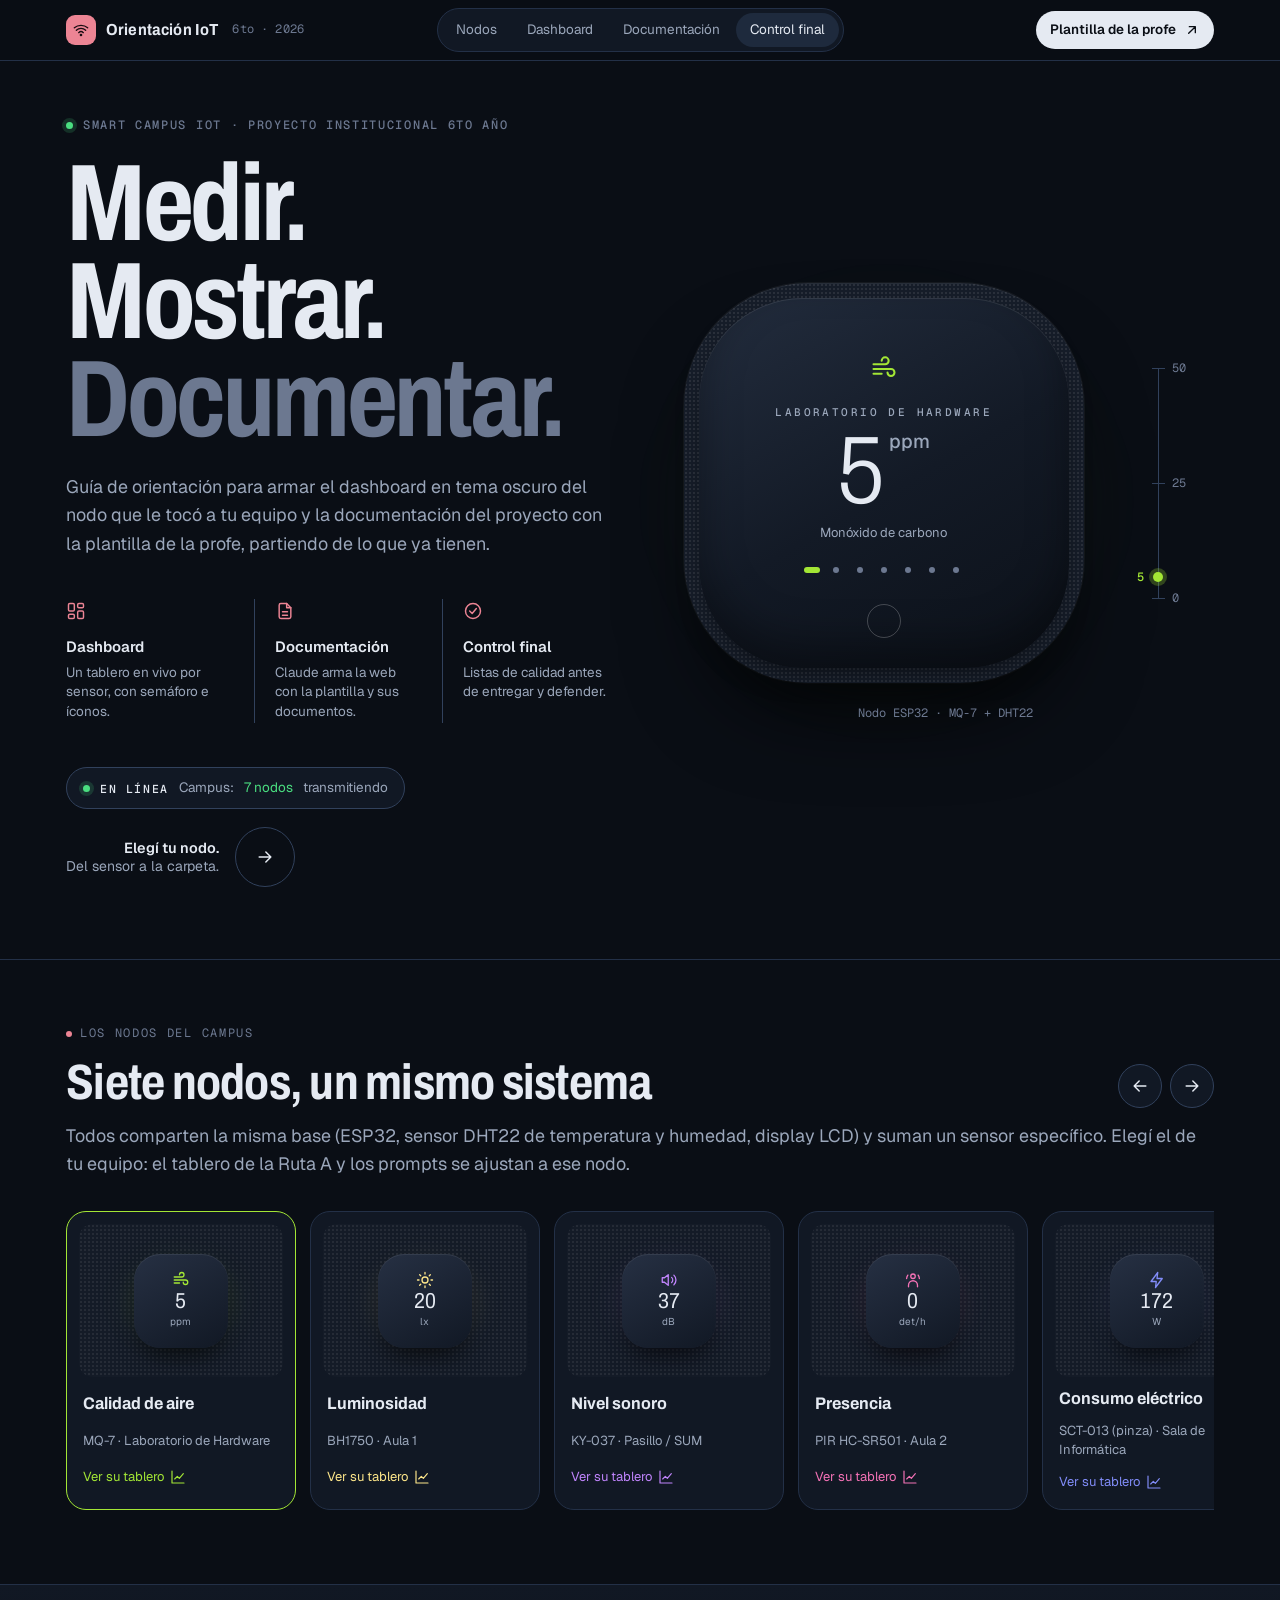
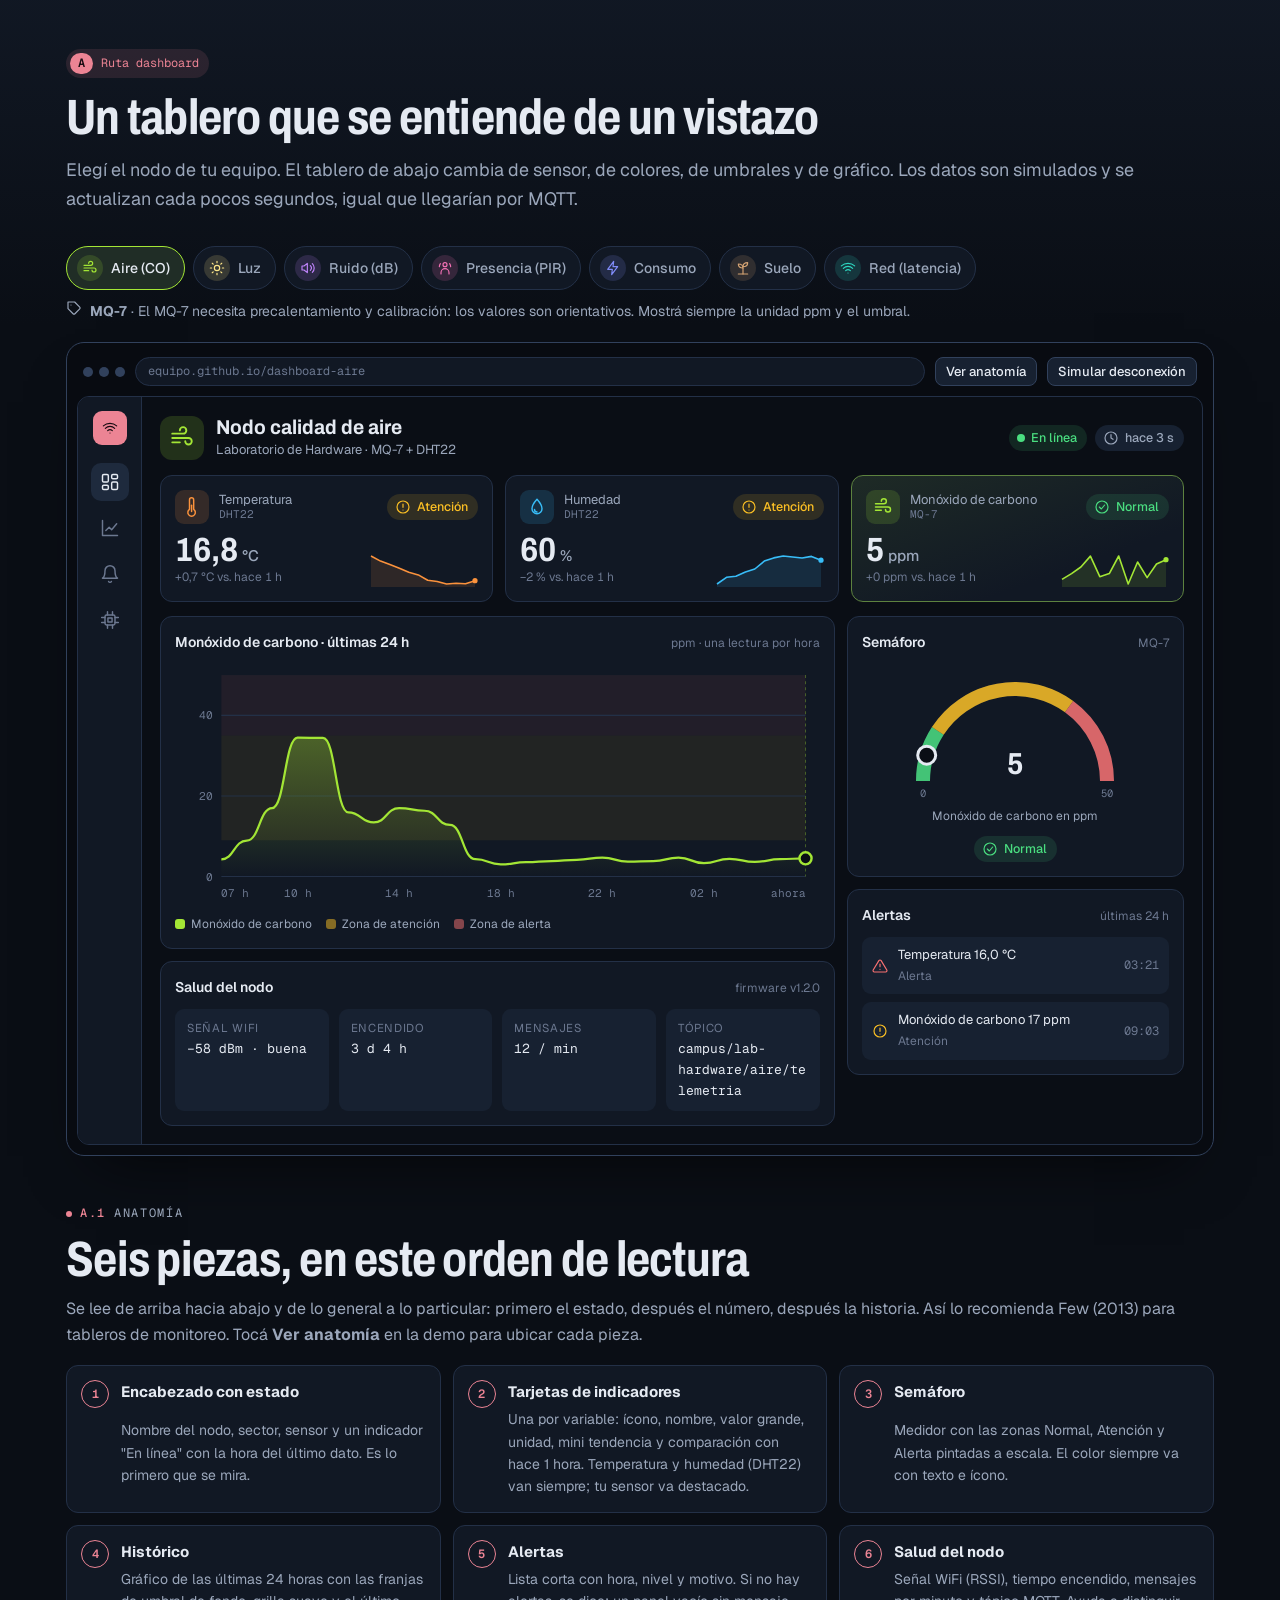
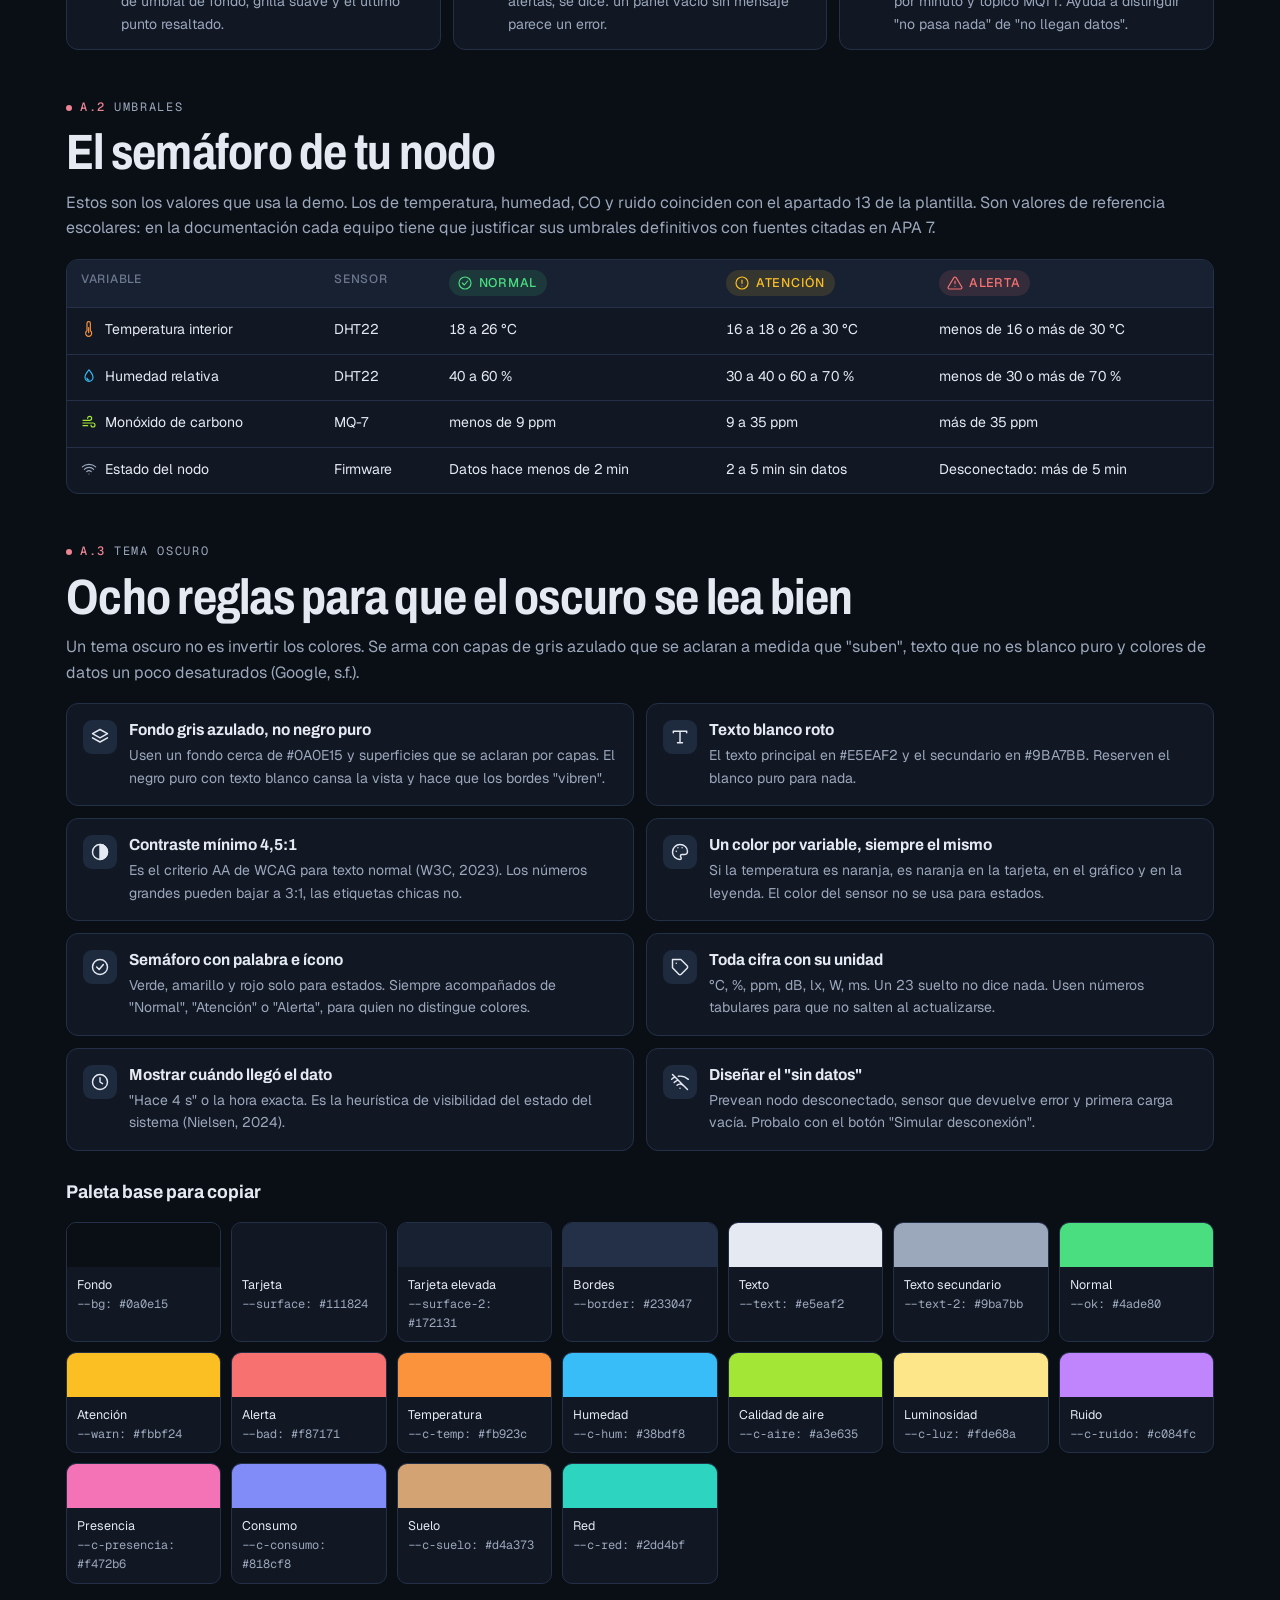
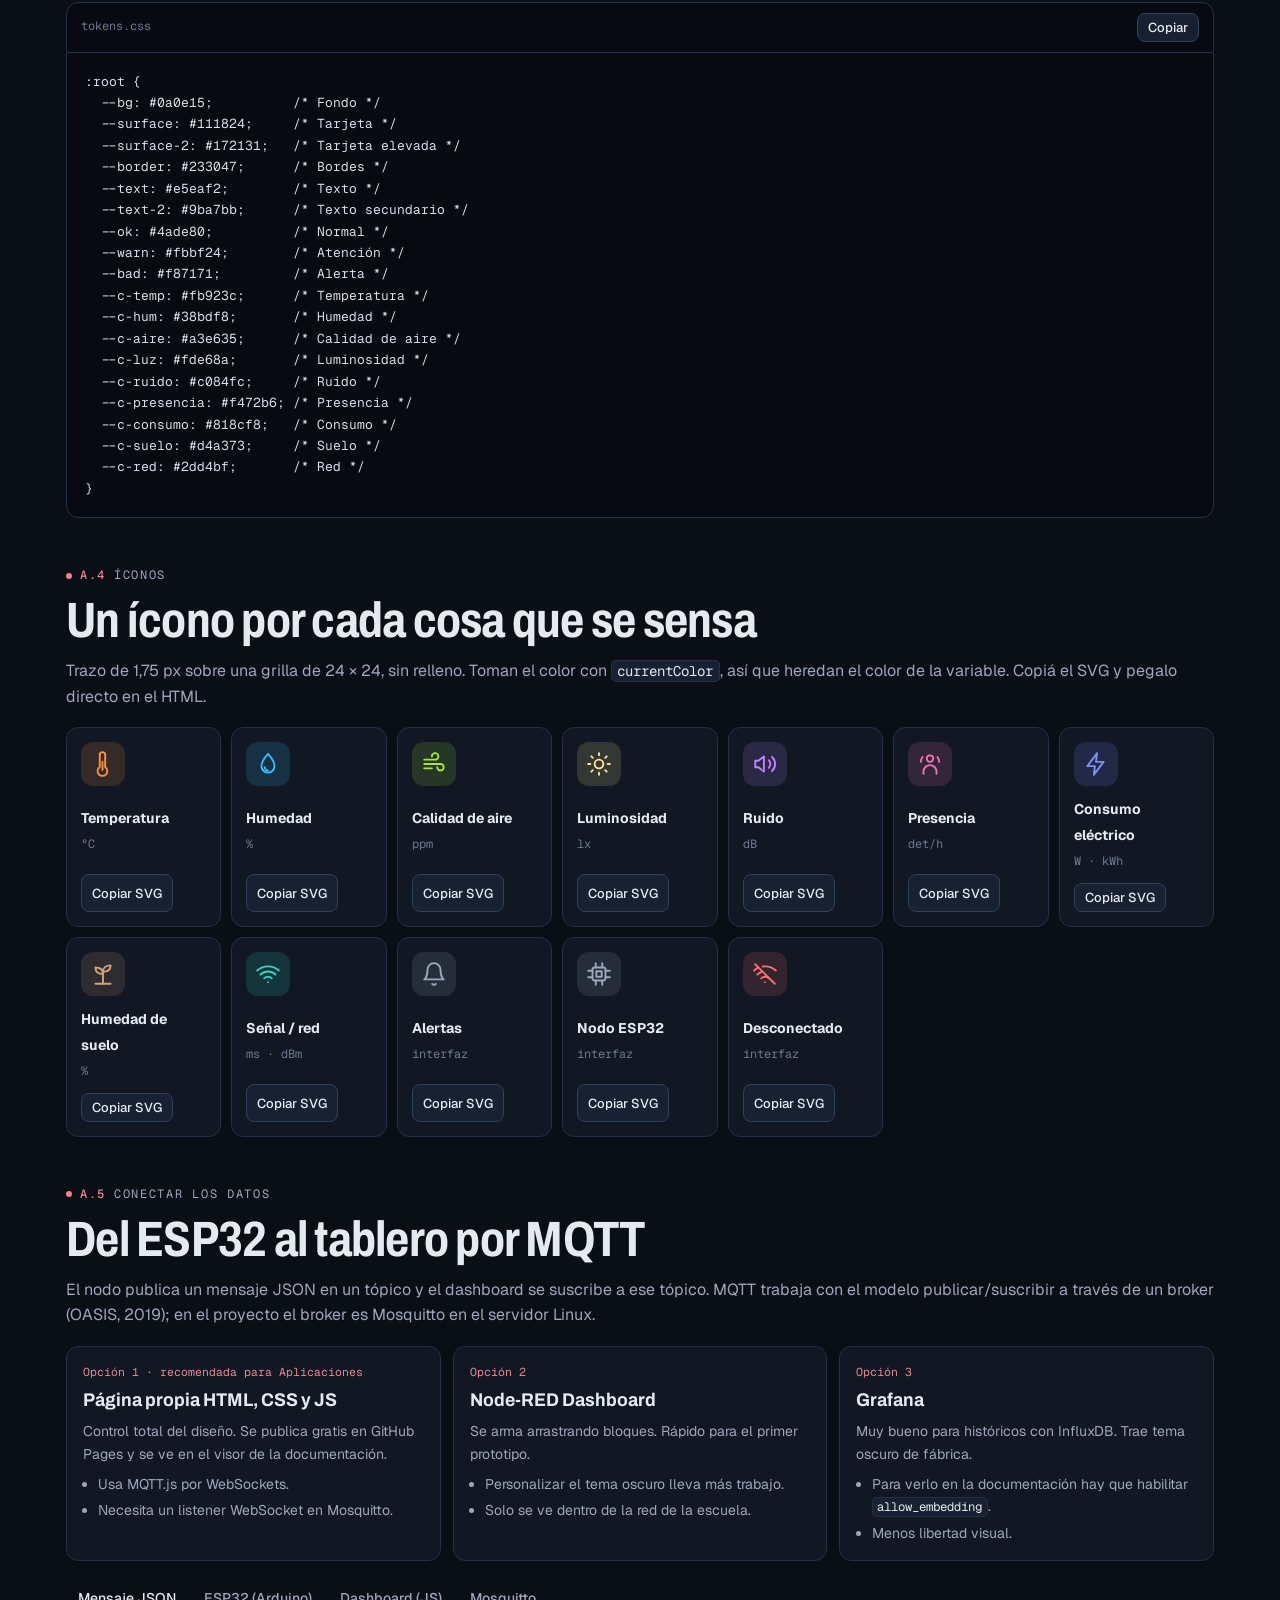
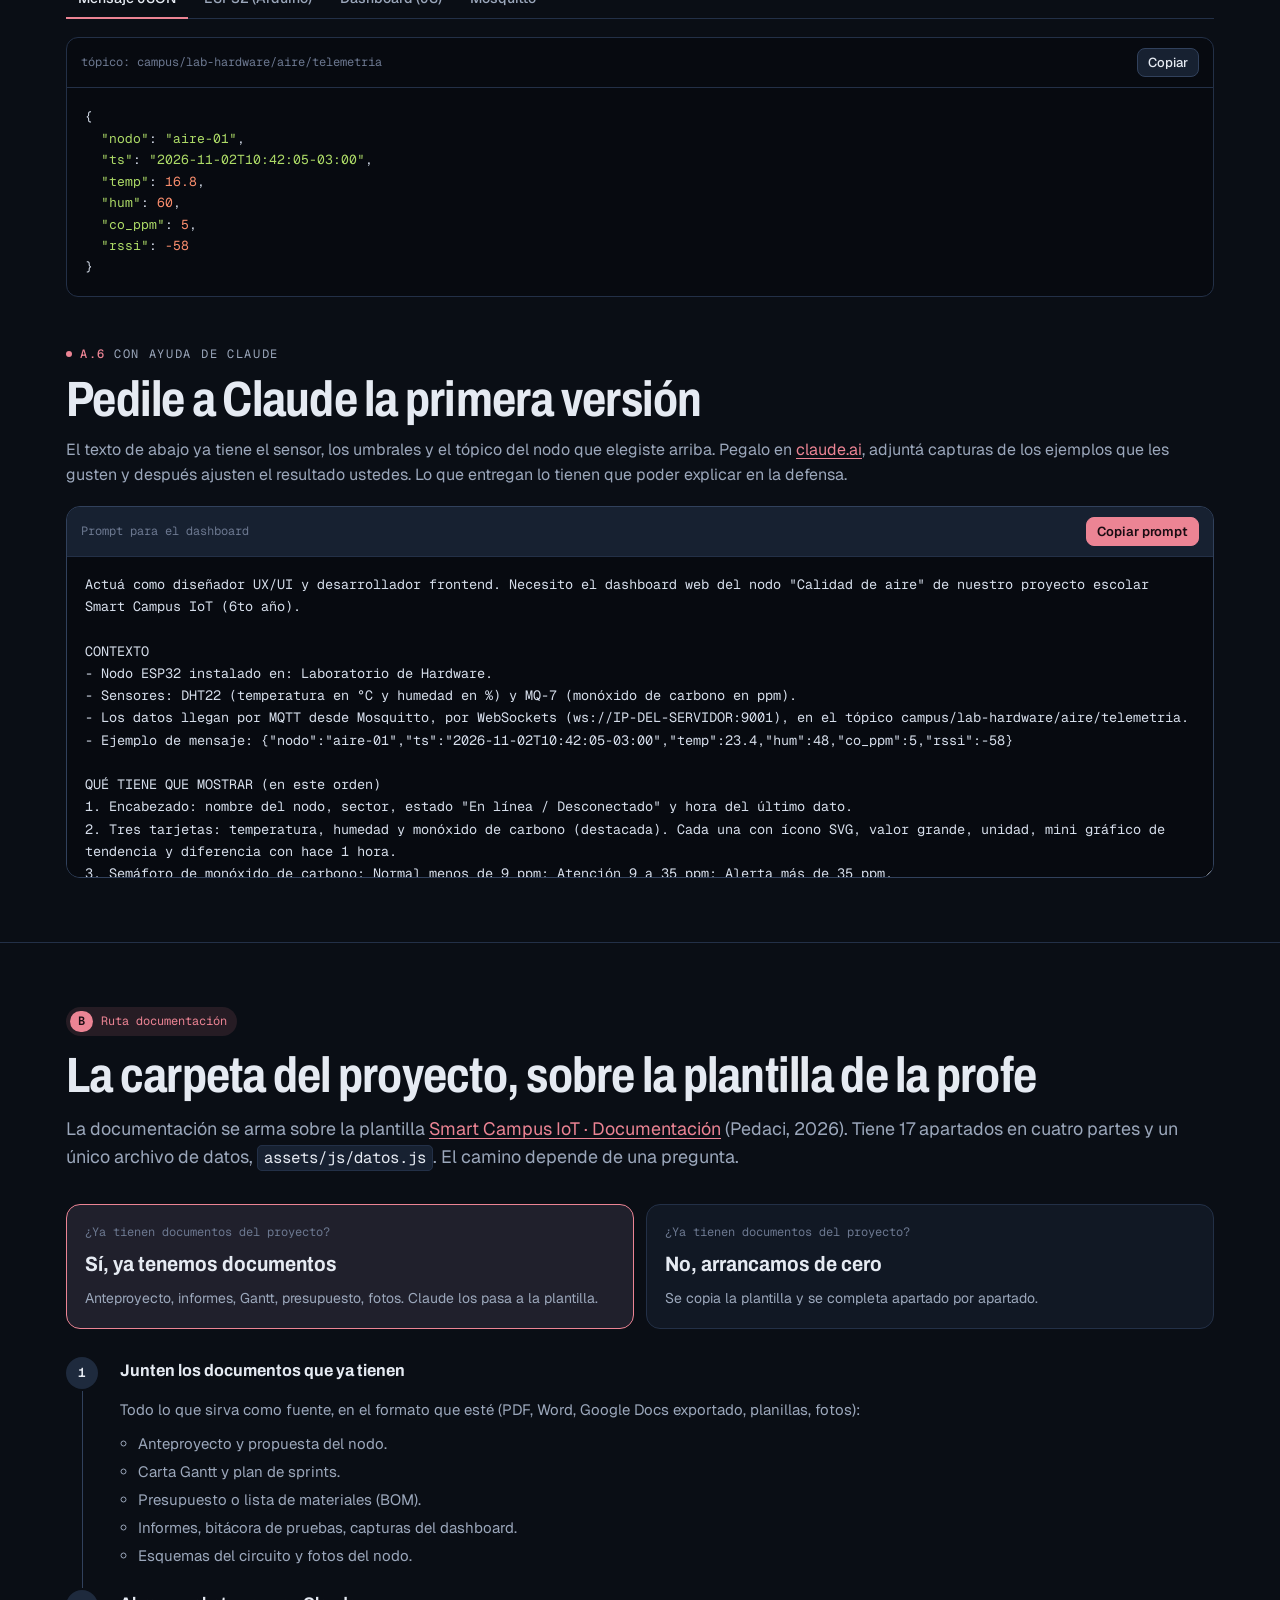
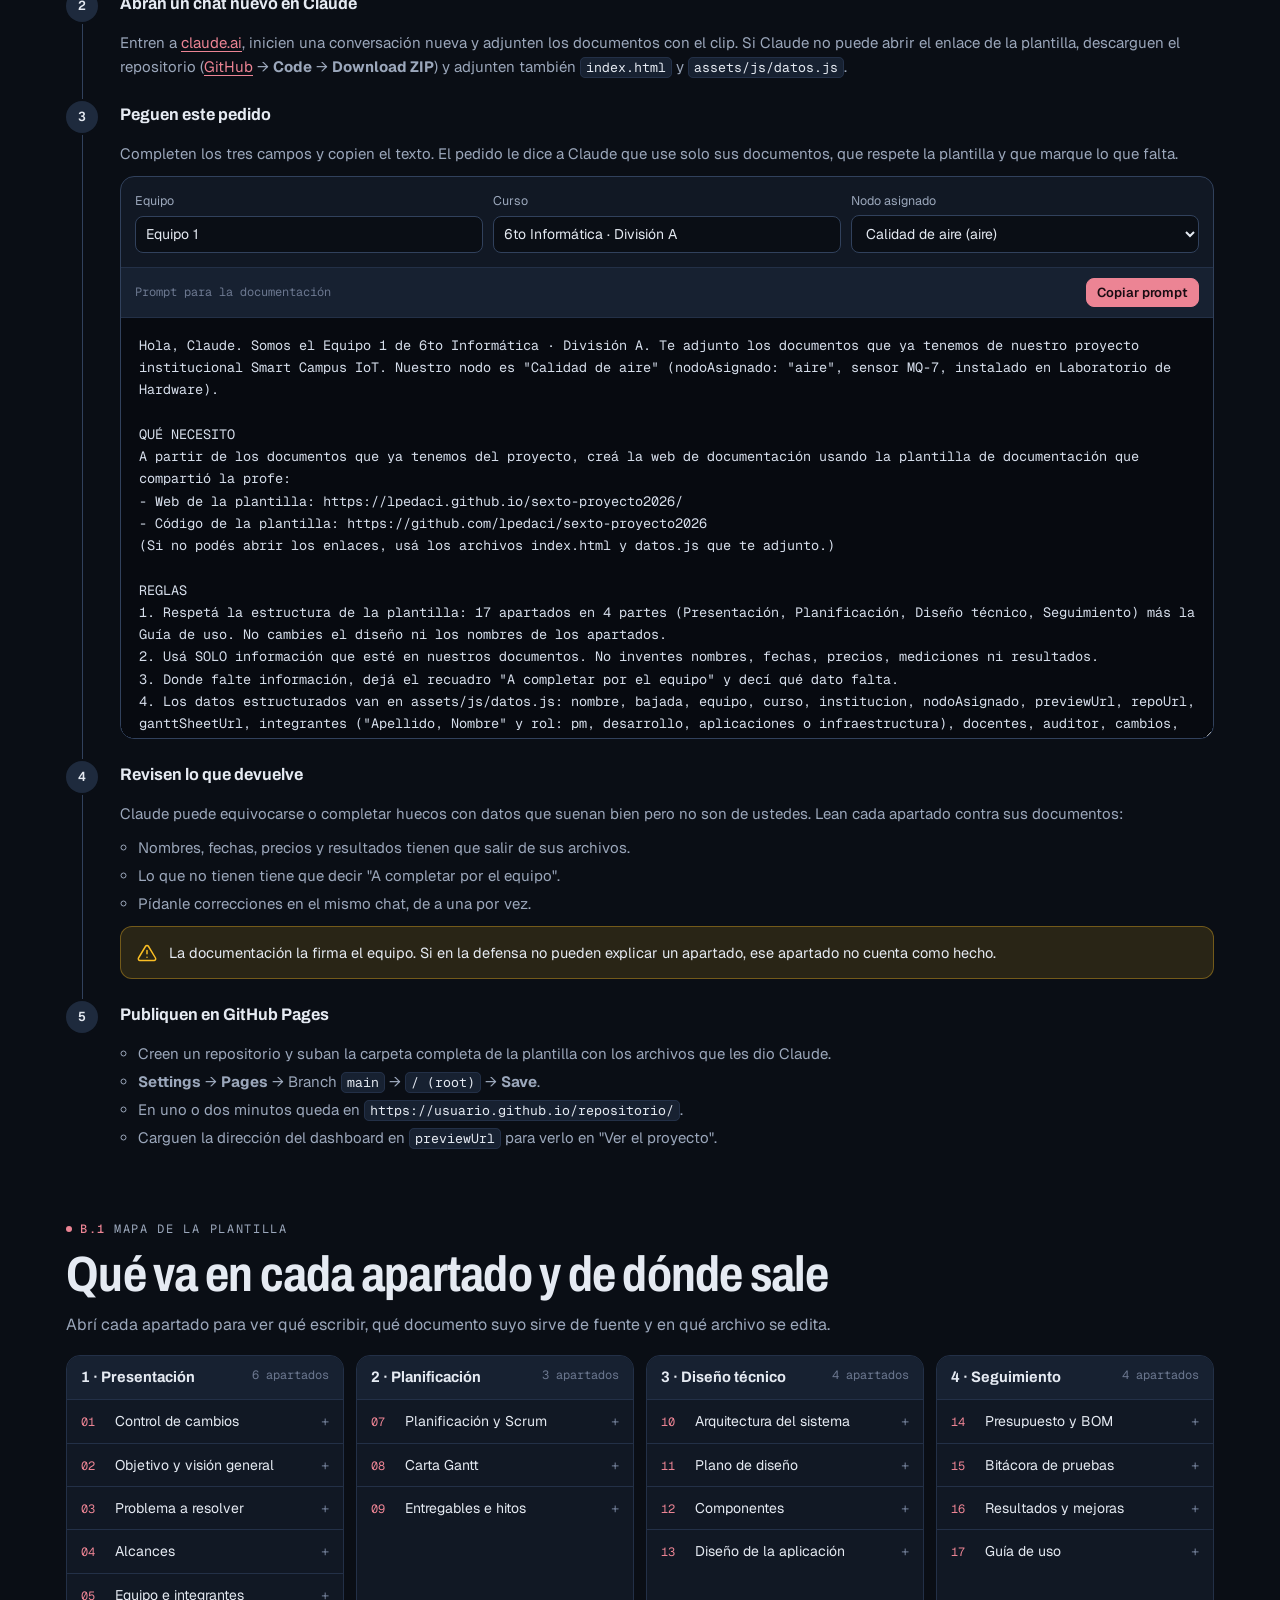
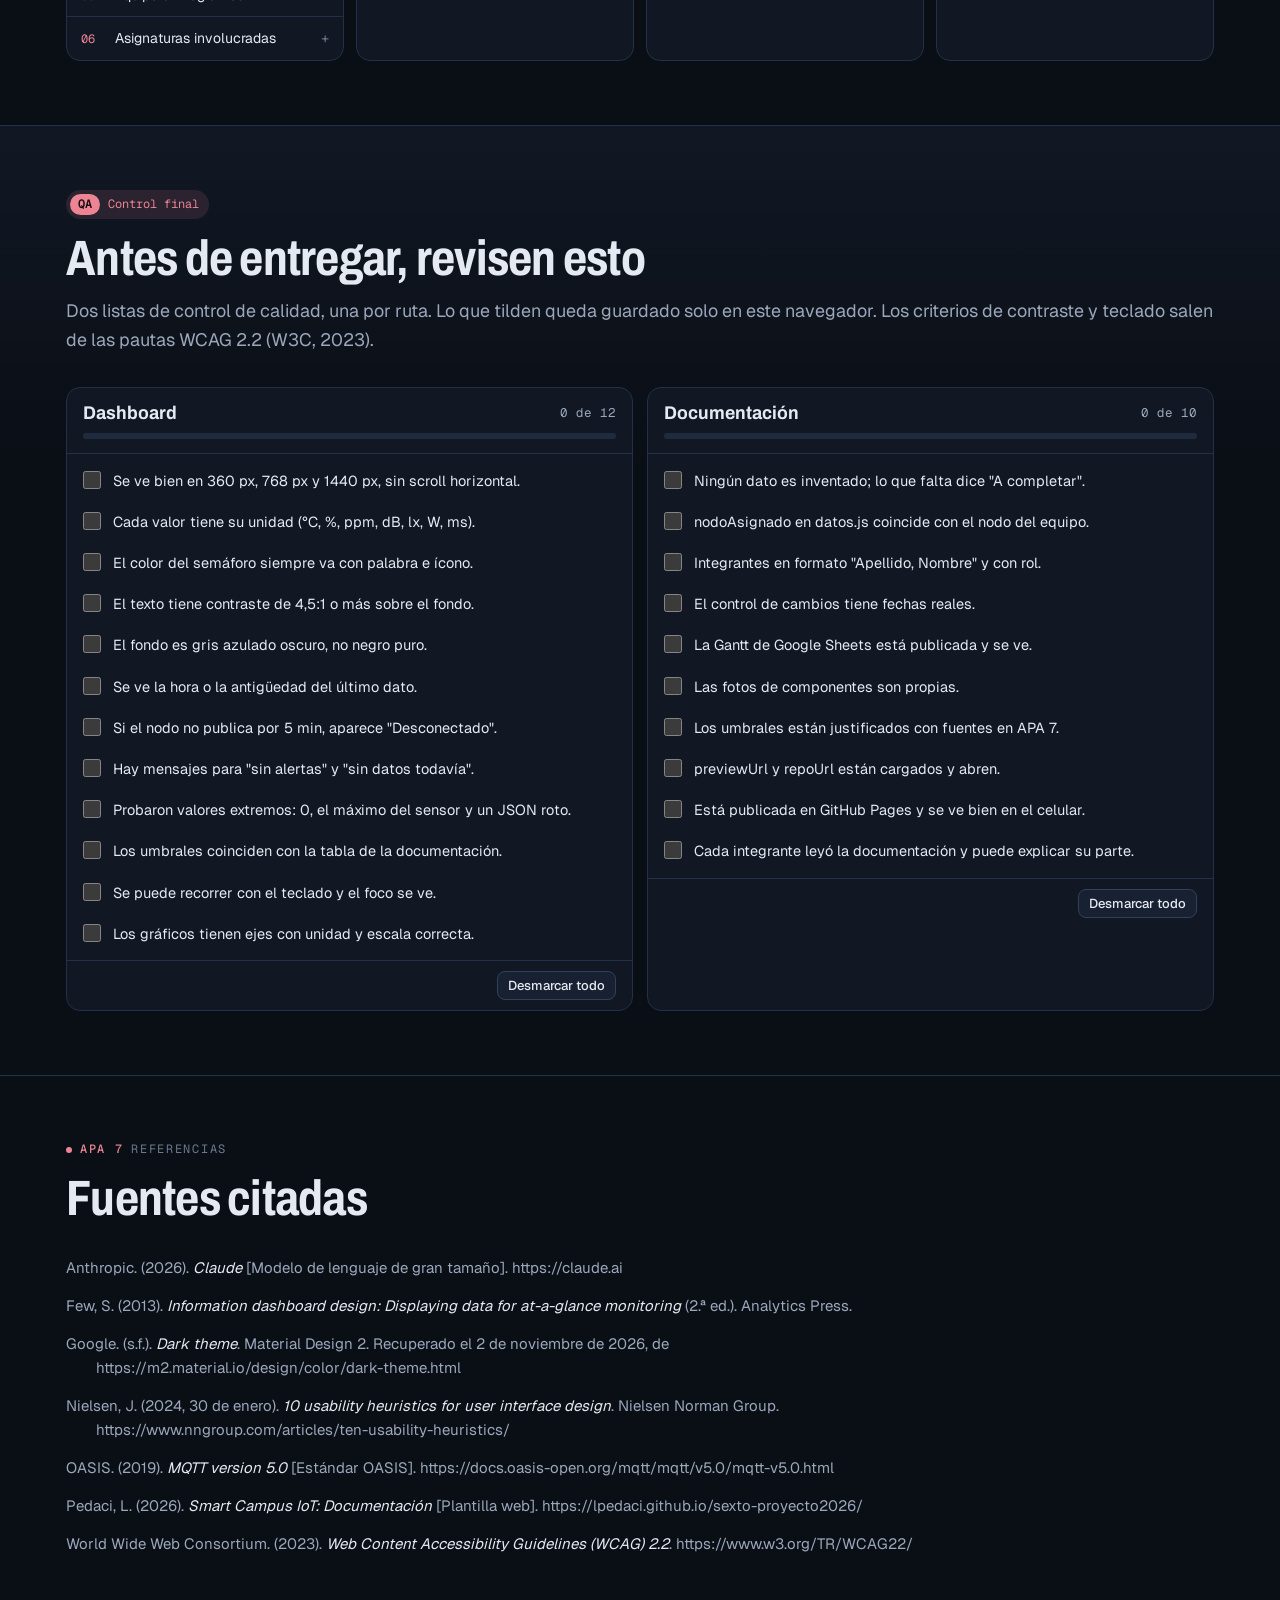
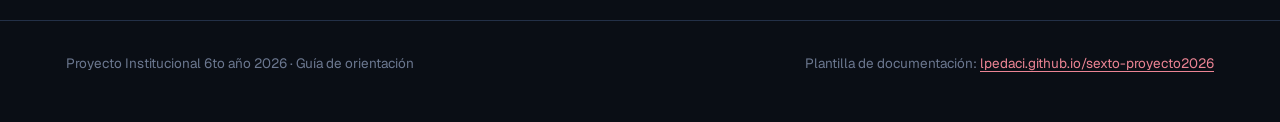
==== index.html @ 29bf4185 "Rediseñar hero con nodo IoT en vivo, galería de nodos y textos a todo el ancho" ====
<!doctype html>
<html lang="es">
<head>
<meta charset="utf-8">
<meta name="viewport" content="width=device-width, initial-scale=1, viewport-fit=cover">
<title>Orientación Proyecto IoT</title>
<meta name="claude:viewport-fit-sides" content="cover">
<meta name="description" content="Guía para 6to año: cómo diseñar el dashboard en tema oscuro de cada nodo IoT y cómo armar la documentación del proyecto con la plantilla de la profe.">
<link rel="preconnect" href="https://fonts.googleapis.com">
<link rel="preconnect" href="https://fonts.gstatic.com" crossorigin>
<link rel="stylesheet" href="https://fonts.googleapis.com/css2?family=Archivo:wdth,wght@75..125,300..800&family=Geist:wght@400;500;600&family=Geist+Mono:wght@400;500&display=swap">
<style>
/* Layout: consola de instrumentos. Una columna de lectura (max 1180px) con bandas por ruta:
   A = dashboard (demo en vivo arriba), B = documentación (bifurcación Sí/No). Solo tema oscuro, a propósito. */
:root {
  /* Neutros con sesgo azul (pizarra nocturna) */
  --bg: #0a0e15;
  --surface: #111824;
  --surface-2: #172131;
  --surface-3: #1e2a3d;
  --border: #233047;
  --border-strong: #31415c;
  --text: #e5eaf2;
  --text-2: #9ba7bb;
  --text-3: #6c7890;

  /* Acento único: bordó rosado de la plantilla (identidad Info A en oscuro) */
  --accent: #ec8494;
  --accent-ink: #1a0c12;
  --accent-soft: rgba(236, 132, 148, .12);

  /* Semánticos del semáforo (no son acento) */
  --ok: #4ade80;   --ok-soft: rgba(74, 222, 128, .12);
  --warn: #fbbf24; --warn-soft: rgba(251, 191, 36, .13);
  --bad: #f87171;  --bad-soft: rgba(248, 113, 113, .13);

  /* Categóricos por variable sensada (datos, no decoración) */
  --c-temp: #fb923c; --c-hum: #38bdf8; --c-aire: #a3e635; --c-luz: #fde68a;
  --c-ruido: #c084fc; --c-presencia: #f472b6; --c-consumo: #818cf8;
  --c-suelo: #d4a373; --c-red: #2dd4bf;

  --code-bg: #070a10;

  --font-display: "Archivo", "Arial Narrow", system-ui, sans-serif;
  --font-body: "Geist", system-ui, -apple-system, "Segoe UI", sans-serif;
  --font-mono: "Geist Mono", ui-monospace, "Cascadia Mono", Consolas, monospace;

  --r-sm: 6px; --r: 10px; --r-lg: 16px;
  --header-h: 60px;
  color-scheme: dark;
}

* { box-sizing: border-box; }
html { scroll-behavior: smooth; scroll-padding-top: calc(var(--header-h) + 16px); }
@media (prefers-reduced-motion: reduce) { html { scroll-behavior: auto; } *, *::before, *::after { transition: none !important; animation: none !important; } }
body {
  margin: 0;
  background: var(--bg);
  color: var(--text);
  font: 400 16px/1.6 var(--font-body);
  -webkit-font-smoothing: antialiased;
}
body::before { content: ""; position: fixed; inset: 0 0 auto; height: env(safe-area-inset-top, 0px); z-index: 60; background: var(--bg); }
a { color: var(--accent); text-underline-offset: 3px; }
a:hover { color: var(--text); }
:focus-visible { outline: 2px solid var(--accent); outline-offset: 2px; border-radius: 4px; }
img { max-width: 100%; }
[hidden] { display: none !important; }
code, kbd, pre { font-family: var(--font-mono); }
code { overflow-wrap: anywhere; font-size: .88em; background: var(--surface-2); border: 1px solid var(--border); padding: .08em .38em; border-radius: 5px; color: var(--text); }

.wrap {
  max-width: 1180px; margin: 0 auto;
  padding-left: max(16px, env(safe-area-inset-left, 0px));
  padding-right: max(16px, env(safe-area-inset-right, 0px));
}
.ic { width: 20px; height: 20px; flex: none; }
.ic-sm { width: 16px; height: 16px; flex: none; }
.ic-lg { width: 26px; height: 26px; flex: none; }

/* ---------- Encabezado ---------- */
.top {
  position: sticky; top: env(safe-area-inset-top, 0px); z-index: 50;
  background: rgba(10, 14, 21, .82); backdrop-filter: blur(12px);
  border-bottom: 1px solid var(--border);
}
.top .wrap { height: var(--header-h); display: grid; grid-template-columns: 1fr auto 1fr; align-items: center; gap: 16px; }
.brand { justify-self: start; display: flex; align-items: center; gap: 10px; text-decoration: none; color: var(--text); font-family: var(--font-display); font-weight: 700; font-stretch: 90%; letter-spacing: .01em; white-space: nowrap; }
.brand-mark { width: 30px; height: 30px; border-radius: 9px; background: var(--accent); color: var(--accent-ink); display: grid; place-items: center; }
.brand small { font-family: var(--font-mono); font-weight: 400; color: var(--text-3); font-size: 12px; margin-left: 4px; }
.top nav { justify-self: center; min-width: 0; display: flex; gap: 2px; padding: 4px; border: 1px solid var(--border); border-radius: 999px; background: var(--surface); overflow-x: auto; scrollbar-width: none; }
.top nav a { color: var(--text-2); text-decoration: none; font-size: 13.5px; padding: 6px 14px; border-radius: 999px; white-space: nowrap; transition: background .15s, color .15s; }
.top nav a:hover, .top nav a.on { color: var(--text); background: var(--surface-3); }
.top-cta { justify-self: end; display: inline-flex; align-items: center; gap: 8px; padding: 8px 14px; border-radius: 999px; background: var(--text); color: var(--bg); font-size: 13.5px; font-weight: 600; text-decoration: none; white-space: nowrap; }
.top-cta:hover { background: var(--accent); color: var(--accent-ink); }
@media (max-width: 900px) { .top .wrap { grid-template-columns: auto minmax(0, 1fr); } .top-cta { display: none; } .top nav { justify-self: end; } .brand small { display: none; } }
@media (max-width: 560px) { .brand .bt { display: none; } .top nav a.opt { display: none; } .top nav a { padding: 6px 11px; } }

/* ---------- Tipografía ---------- */
h1, h2, h3 { font-family: var(--font-display); text-wrap: balance; margin: 0; }
h1 { font-size: clamp(2.1rem, 5.2vw, 3.6rem); font-weight: 800; font-stretch: 82%; line-height: 1.02; letter-spacing: -.01em; }
h2 { font-size: clamp(1.9rem, 4.2vw, 3.1rem); font-weight: 700; font-stretch: 80%; line-height: 1.02; letter-spacing: -.015em; }
h3 { font-size: 1.15rem; font-weight: 700; font-stretch: 95%; line-height: 1.25; }
p { margin: 0; }
.lead { font-size: 1.12rem; color: var(--text-2); }
.muted { color: var(--text-2); }
.eyebrow { font-family: var(--font-mono); font-size: 12px; text-transform: uppercase; letter-spacing: .14em; color: var(--text-3); display: flex; align-items: center; gap: 8px; }
.eyebrow::before { content: ""; width: 6px; height: 6px; border-radius: 50%; background: var(--accent); flex: none; }
.eyebrow b { color: var(--accent); font-weight: 500; }
.prose { display: grid; gap: 14px; max-width: 68ch; }
.prose ul, .prose ol { margin: 0; padding-left: 1.2em; display: grid; gap: 6px; }

/* ---------- Hero: el nodo como producto ---------- */
.hero { position: relative; padding-block: 56px 72px; border-bottom: 1px solid var(--border); overflow: hidden; }
.hero-grid { display: grid; grid-template-columns: minmax(0, 1.05fr) minmax(0, 1fr); gap: 48px; align-items: center; }
@media (max-width: 960px) { .hero-grid { grid-template-columns: 1fr; gap: 40px; } }
.status-eyebrow { font: 500 12px var(--font-mono); letter-spacing: .14em; text-transform: uppercase; color: var(--text-3); display: flex; align-items: center; gap: 10px; }
.sig { width: 7px; height: 7px; border-radius: 50%; background: var(--ok); box-shadow: 0 0 0 4px rgba(74, 222, 128, .16); flex: none; }
h1.mega { font-size: clamp(3.3rem, 8.6vw, 6.8rem); font-weight: 700; font-stretch: 76%; line-height: .9; letter-spacing: -.03em; margin-top: 22px; }
h1.mega span { color: var(--text-3); }
.hero .lead { margin-top: 24px; max-width: 46ch; }
.feats { margin-top: 40px; display: grid; grid-template-columns: repeat(3, minmax(0, 1fr)); }
.feat { display: grid; align-content: start; gap: 4px; padding: 2px 20px; border-left: 1px solid var(--border-strong); text-decoration: none; color: var(--text); }
.feat:first-child { padding-left: 0; border-left: 0; }
.feat .fi { color: var(--accent); margin-bottom: 10px; display: block; line-height: 0; }
.feat strong { font-size: 15px; font-weight: 600; transition: color .15s; }
.feat span:not(.fi) { font-size: 13.5px; color: var(--text-2); line-height: 1.45; }
.feat:hover strong { color: var(--accent); }
@media (max-width: 560px) {
  .feats { grid-template-columns: 1fr; gap: 18px; }
  .feat { border-left: 0; padding: 0; grid-template-columns: auto minmax(0, 1fr); column-gap: 14px; }
  .feat .fi { grid-row: span 2; margin: 2px 0 0; }
}
.hero-foot { margin-top: 44px; display: flex; flex-wrap: wrap; align-items: center; justify-content: space-between; gap: 18px; }
.status-pill { display: inline-flex; align-items: center; gap: 10px; padding: 9px 16px; border: 1px solid var(--border-strong); border-radius: 999px; font-size: 13.5px; color: var(--text-2); background: var(--surface); }
.status-pill b { font: 500 11.5px var(--font-mono); letter-spacing: .14em; color: var(--text); }
.status-pill em { font-style: normal; color: var(--ok); }
.go { display: flex; align-items: center; gap: 16px; text-decoration: none; color: var(--text); }
.go > span { font-size: 14.5px; line-height: 1.35; text-align: right; font-weight: 600; }
.go > span small { display: block; color: var(--text-2); font-size: 14px; font-weight: 400; }
.round { width: 60px; height: 60px; border-radius: 50%; border: 1px solid var(--border-strong); display: grid; place-items: center; flex: none; transition: background .2s, border-color .2s, transform .2s, color .2s; }
.go:hover { color: var(--text); }
.go:hover .round { background: var(--accent); color: var(--accent-ink); border-color: var(--accent); transform: translateX(3px); }

.stage { --c: var(--c-aire); position: relative; display: grid; grid-template-columns: minmax(0, 1fr) 112px; align-items: center; gap: 12px; }
.stage::before { content: ""; position: absolute; inset: 4% 22% 4% 0; background: radial-gradient(closest-side, color-mix(in srgb, var(--c) 24%, transparent), transparent); filter: blur(34px); z-index: 0; transition: background .7s; }
.device {
  position: relative; z-index: 1; justify-self: center; width: min(400px, 100%); max-width: 100%; aspect-ratio: 1; border-radius: 31%; padding: 15px;
  background-color: #161d29; background-image: radial-gradient(rgba(255, 255, 255, .085) .8px, transparent 1.15px); background-size: 4px 4px;
  box-shadow: 0 50px 90px -34px rgba(0, 0, 0, .9), 0 0 0 1px rgba(255, 255, 255, .05), inset 0 1px 0 rgba(255, 255, 255, .07);
}
.device-face {
  position: relative; height: 100%; border-radius: 28%; padding: 10% 10% 18%;
  background: linear-gradient(150deg, #232d3e 0%, #131a26 52%, #0c1119 100%);
  box-shadow: inset 0 1px 0 rgba(255, 255, 255, .09), inset 0 -24px 40px rgba(0, 0, 0, .35), 0 12px 30px -12px rgba(0, 0, 0, .7);
  display: grid; justify-items: center; align-content: center; gap: 4px; text-align: center;
}
.dv-ico { color: var(--c); transition: color .5s; }
.dv-ico svg { width: 28px; height: 28px; }
.dv-place { font: 500 11px var(--font-mono); letter-spacing: .22em; text-transform: uppercase; color: var(--text-2); margin-top: 10px; }
.dv-val { font-family: var(--font-display); font-weight: 300; font-stretch: 84%; font-size: clamp(3.6rem, 10vw, 6rem); line-height: 1; letter-spacing: -.02em; font-variant-numeric: tabular-nums; color: var(--text); }
.dv-val sup { font-family: var(--font-body); font-weight: 500; font-size: .2em; letter-spacing: 0; vertical-align: top; position: relative; top: .5em; margin-left: 6px; color: var(--text-2); }
.dv-var { font-size: 13px; color: var(--text-2); }
.dv-dots { display: flex; gap: 2px; margin-top: 12px; }
.dv-dots button { width: 22px; height: 22px; padding: 0; border: 0; background: none; cursor: pointer; display: grid; place-items: center; border-radius: 6px; }
.dv-dots button::before { content: ""; width: 6px; height: 6px; border-radius: 99px; background: var(--text-3); transition: width .3s, background .3s; }
.dv-dots button[aria-pressed="true"]::before { width: 16px; background: var(--c); }
.dv-ring { position: absolute; bottom: 8%; left: 50%; width: 34px; height: 34px; margin-left: -17px; border-radius: 50%; border: 1.5px solid rgba(255, 255, 255, .22); }
.scale { position: relative; z-index: 1; height: 230px; font: 12px var(--font-mono); color: var(--text-3); }
.scale::before { content: ""; position: absolute; left: 56px; top: 0; bottom: 0; width: 1px; background: var(--border-strong); }
.scale .tk { position: absolute; left: 50px; transform: translateY(-50%); padding-left: 20px; white-space: nowrap; }
.scale .tk::before { content: ""; position: absolute; left: 0; top: 50%; width: 13px; height: 1px; background: var(--border-strong); }
.scale .mk { position: absolute; left: 0; width: 56px; transform: translateY(-50%); padding-right: 14px; text-align: right; color: var(--c); font-weight: 500; transition: top .7s, color .5s; }
.scale .mk i { position: absolute; right: -4.5px; top: 50%; width: 10px; height: 10px; margin-top: -5px; border-radius: 50%; background: var(--c); box-shadow: 0 0 0 4px color-mix(in srgb, var(--c) 25%, transparent); }
.dv-cap { grid-column: 1 / -1; text-align: center; font: 12px var(--font-mono); color: var(--text-3); position: relative; z-index: 1; margin-top: 10px; }
@media (max-width: 520px) { .stage { grid-template-columns: 1fr; } .scale { display: none; } }

/* ---------- Galería de nodos ---------- */
.rail-head { display: flex; justify-content: space-between; align-items: end; gap: 20px; flex-wrap: wrap; }
.rail-nav { display: flex; gap: 8px; }
.rail-nav button { width: 44px; height: 44px; border-radius: 50%; border: 1px solid var(--border-strong); background: var(--surface); color: var(--text); cursor: pointer; display: grid; place-items: center; }
.rail-nav button:hover { background: var(--text); color: var(--bg); }
.rail { display: grid; grid-auto-flow: column; grid-auto-columns: minmax(230px, 1fr); gap: 14px; overflow-x: auto; scroll-snap-type: x mandatory; padding-bottom: 10px; scrollbar-width: thin; scrollbar-color: var(--border-strong) transparent; }
.ncard { scroll-snap-align: start; text-align: left; font: inherit; color: var(--text); background: var(--surface); border: 1px solid var(--border); border-radius: 20px; padding: 12px 12px 16px; cursor: pointer; display: grid; gap: 12px; transition: border-color .2s, transform .2s; }
.ncard:hover { border-color: color-mix(in srgb, var(--c) 60%, var(--border)); transform: translateY(-2px); }
.ncard[aria-pressed="true"] { border-color: var(--c); }
.mini { aspect-ratio: 4 / 3; border-radius: 14px; display: grid; place-items: center; position: relative; overflow: hidden;
  background-color: #141b27; background-image: radial-gradient(rgba(255, 255, 255, .07) .8px, transparent 1.1px); background-size: 4px 4px; }
.mini::before { content: ""; position: absolute; inset: 20%; background: radial-gradient(closest-side, color-mix(in srgb, var(--c) 30%, transparent), transparent); filter: blur(14px); }
.mini-dev { position: relative; width: 46%; aspect-ratio: 1; border-radius: 28%; background: linear-gradient(150deg, #263043, #111824); box-shadow: 0 14px 24px -10px rgba(0, 0, 0, .8), inset 0 1px 0 rgba(255, 255, 255, .08); display: grid; place-items: center; align-content: center; gap: 2px; }
.mini-dev .ic { color: var(--c); width: 18px; height: 18px; }
.mini-dev b { font-family: var(--font-display); font-weight: 400; font-stretch: 85%; font-size: 1.35rem; line-height: 1; font-variant-numeric: tabular-nums; }
.mini-dev small { font-size: 10px; color: var(--text-2); }
.ncard h3 { font-size: 1.05rem; padding: 0 4px; }
.ncard p { font-size: 13px; color: var(--text-2); padding: 0 4px; line-height: 1.45; }
.ncard .more { font-size: 13px; color: var(--c); padding: 0 4px; display: inline-flex; align-items: center; gap: 6px; }

/* ---------- Secciones ---------- */
.band { padding-block: 64px; border-bottom: 1px solid var(--border); }
.band.alt { background: linear-gradient(180deg, var(--surface) 0, var(--bg) 340px); }
.sec-head { display: grid; gap: 14px; margin-bottom: 32px; }
.sub { margin-top: 48px; display: grid; gap: 18px; }
.sub > * { min-width: 0; }
.sub > header { display: grid; gap: 6px; }
.sub > header p { color: var(--text-2); }
.sub > header h2 { margin-block: 4px 6px; }
.route-label { display: inline-flex; align-items: center; gap: 8px; font-family: var(--font-mono); font-size: 12px; padding: 4px 10px 4px 4px; border-radius: 999px; background: var(--accent-soft); color: var(--accent); width: max-content; }
.route-label b { background: var(--accent); color: var(--accent-ink); border-radius: 999px; padding: 1px 8px; font-weight: 600; }

/* ---------- Selector de nodo ---------- */
.picker { display: flex; flex-wrap: wrap; gap: 8px; }
.chip {
  display: inline-flex; align-items: center; gap: 8px; padding: 8px 14px 8px 10px;
  border: 1px solid var(--border); background: var(--surface); color: var(--text-2);
  border-radius: 999px; font: 500 14px var(--font-body); cursor: pointer; transition: all .15s;
}
.chip:hover { border-color: var(--border-strong); color: var(--text); }
.chip .dot { width: 26px; height: 26px; border-radius: 50%; display: grid; place-items: center; background: color-mix(in srgb, var(--c) 16%, transparent); color: var(--c); }
.chip[aria-pressed="true"] { border-color: var(--c); color: var(--text); background: color-mix(in srgb, var(--c) 10%, var(--surface)); }
.picker-note { font-size: 14px; color: var(--text-2); }

/* ---------- Demo de dashboard ---------- */
.demo-shell { border: 1px solid var(--border-strong); border-radius: 18px; background: #080b11; padding: 10px; box-shadow: 0 30px 60px -30px rgba(0,0,0,.7); }
.demo-bar { display: flex; align-items: center; gap: 10px; padding: 4px 6px 10px; flex-wrap: wrap; }
.demo-bar .lights { display: flex; gap: 6px; }
.demo-bar .lights i { width: 10px; height: 10px; border-radius: 50%; background: var(--border-strong); }
.demo-bar .url { flex: 1; min-width: 160px; font-family: var(--font-mono); font-size: 12px; color: var(--text-3); background: var(--surface); border: 1px solid var(--border); border-radius: 999px; padding: 4px 12px; overflow: hidden; text-overflow: ellipsis; white-space: nowrap; }
.btn {
  display: inline-flex; align-items: center; gap: 8px; padding: 8px 14px; border-radius: 9px;
  border: 1px solid var(--border-strong); background: var(--surface-2); color: var(--text);
  font: 500 14px var(--font-body); cursor: pointer; text-decoration: none; transition: background .15s, border-color .15s;
}
.btn:hover { background: var(--surface-3); color: var(--text); }
.btn.sm { padding: 5px 10px; font-size: 13px; border-radius: 8px; }
.btn.primary { background: var(--accent); color: var(--accent-ink); border-color: var(--accent); font-weight: 600; }
.btn.primary:hover { background: #f29dab; color: var(--accent-ink); }
.btn[aria-pressed="true"] { border-color: var(--accent); color: var(--accent); background: var(--accent-soft); }

.dash { position: relative; display: grid; grid-template-columns: 64px minmax(0, 1fr); background: var(--bg); border-radius: 12px; overflow: hidden; border: 1px solid var(--border); }
.dash-side { background: var(--surface); border-right: 1px solid var(--border); display: flex; flex-direction: column; align-items: center; gap: 8px; padding: 14px 0; }
.dash-side .logo { width: 34px; height: 34px; border-radius: 9px; background: var(--accent); color: var(--accent-ink); display: grid; place-items: center; margin-bottom: 10px; }
.dash-side span { width: 38px; height: 38px; border-radius: 10px; display: grid; place-items: center; color: var(--text-3); }
.dash-side span.on { background: var(--surface-3); color: var(--text); }
.dash-main { padding: 18px; display: grid; gap: 14px; min-width: 0; }
@media (max-width: 640px) { .dash { grid-template-columns: 1fr; } .dash-side { display: none; } .dash-main { padding: 12px; } }

.d-head { position: relative; display: flex; flex-wrap: wrap; align-items: center; gap: 12px 16px; }
.d-title { display: flex; align-items: center; gap: 12px; min-width: 0; }
.d-title .big-ico { width: 44px; height: 44px; border-radius: 12px; display: grid; place-items: center; background: color-mix(in srgb, var(--c) 16%, transparent); color: var(--c); flex: none; }
.d-title h3 { font-size: 1.25rem; }
.d-title p { font-size: 13px; color: var(--text-2); }
.d-meta { margin-left: auto; display: flex; flex-wrap: wrap; gap: 8px; align-items: center; }
.pill { display: inline-flex; align-items: center; gap: 6px; padding: 3px 10px 3px 8px; border-radius: 999px; font-size: 12.5px; font-weight: 500; white-space: nowrap; }
.pill.ok { background: var(--ok-soft); color: var(--ok); }
.pill.warn { background: var(--warn-soft); color: var(--warn); }
.pill.bad { background: var(--bad-soft); color: var(--bad); }
.pill.mute { background: var(--surface-2); color: var(--text-2); }
.live-dot { width: 8px; height: 8px; border-radius: 50%; background: currentColor; box-shadow: 0 0 0 0 currentColor; animation: pulse 2s infinite; }
@keyframes pulse { 0% { box-shadow: 0 0 0 0 rgba(74,222,128,.5); } 70% { box-shadow: 0 0 0 7px rgba(74,222,128,0); } 100% { box-shadow: 0 0 0 0 rgba(74,222,128,0); } }

.offline-banner { display: flex; align-items: center; gap: 10px; padding: 10px 14px; border-radius: 10px; background: var(--bad-soft); color: var(--bad); font-size: 14px; border: 1px solid rgba(248,113,113,.3); }
.offline-banner b { color: var(--text); font-weight: 600; }

.kpis { position: relative; display: grid; grid-template-columns: repeat(3, minmax(0, 1fr)); gap: 12px; }
@media (max-width: 760px) { .kpis { grid-template-columns: 1fr; } }
.kpi { background: var(--surface); border: 1px solid var(--border); border-radius: 12px; padding: 14px; display: grid; gap: 10px; min-width: 0; }
.kpi.main { border-color: color-mix(in srgb, var(--c) 45%, var(--border)); background: linear-gradient(160deg, color-mix(in srgb, var(--c) 9%, var(--surface)) 0, var(--surface) 70%); }
.kpi-top { display: flex; align-items: center; gap: 10px; }
.kpi-ico { width: 34px; height: 34px; border-radius: 9px; display: grid; place-items: center; background: color-mix(in srgb, var(--c) 15%, transparent); color: var(--c); flex: none; }
.kpi-name { font-size: 13px; color: var(--text-2); line-height: 1.25; }
.kpi-name small { display: block; font-family: var(--font-mono); font-size: 11px; color: var(--text-3); }
.kpi-top .pill { margin-left: auto; }
.kpi-row { display: flex; align-items: flex-end; justify-content: space-between; gap: 8px; }
.kpi-val { font-family: var(--font-display); font-stretch: 88%; font-weight: 700; font-size: 2.1rem; line-height: 1; font-variant-numeric: tabular-nums; }
.kpi-val small { font-family: var(--font-body); font-size: .95rem; font-weight: 500; color: var(--text-2); margin-left: 4px; }
.kpi-delta { font-size: 12px; color: var(--text-3); font-variant-numeric: tabular-nums; }
.kpi svg.spark { width: 110px; height: 34px; }
.is-off .kpi-val, .is-off .gauge-val { color: var(--text-3); }

.d-grid { display: grid; grid-template-columns: minmax(0, 2fr) minmax(0, 1fr); gap: 12px; align-items: start; }
@media (max-width: 900px) { .d-grid { grid-template-columns: 1fr; } }
.panel { position: relative; background: var(--surface); border: 1px solid var(--border); border-radius: 12px; padding: 14px; min-width: 0; display: grid; gap: 10px; align-content: start; }
.panel-h { display: flex; align-items: baseline; justify-content: space-between; gap: 10px; flex-wrap: wrap; }
.panel-h h4 { margin: 0; font-size: 14px; font-weight: 600; }
.panel-h span { font-size: 12px; color: var(--text-3); }
.chart svg { width: 100%; height: auto; display: block; }
.legend { display: flex; flex-wrap: wrap; gap: 6px 14px; font-size: 12px; color: var(--text-2); }
.legend i { display: inline-block; width: 10px; height: 10px; border-radius: 3px; margin-right: 6px; vertical-align: -1px; }
.side-col { display: grid; gap: 12px; align-content: start; min-width: 0; }
.gauge { display: grid; justify-items: center; gap: 4px; }
.gauge > svg { width: 100%; max-width: 240px; height: auto; }
.gauge-val { font-family: var(--font-display); font-stretch: 88%; font-weight: 700; font-size: 1.9rem; line-height: 1; margin-top: -54px; font-variant-numeric: tabular-nums; }
.gauge-unit { font-size: 12px; color: var(--text-2); }
.gauge .pill { margin-top: 6px; }
.alerts { list-style: none; margin: 0; padding: 0; display: grid; gap: 8px; }
.alerts li { display: grid; grid-template-columns: auto 1fr auto; gap: 10px; align-items: center; font-size: 13px; padding: 8px 10px; border-radius: 9px; background: var(--surface-2); }
.alerts li .t { font-family: var(--font-mono); font-size: 12px; color: var(--text-3); }
.alerts li.warn .ic-sm { color: var(--warn); }
.alerts li.bad .ic-sm { color: var(--bad); }
.alerts .empty { grid-template-columns: auto 1fr; color: var(--text-2); }
.alerts .empty .ic-sm { color: var(--ok); }
.health { display: grid; grid-template-columns: repeat(4, minmax(0, 1fr)); gap: 10px; }
@media (max-width: 760px) { .health { grid-template-columns: repeat(2, minmax(0, 1fr)); } }
.health div { background: var(--surface-2); border-radius: 9px; padding: 10px 12px; min-width: 0; }
.health dt { font-size: 11.5px; color: var(--text-3); text-transform: uppercase; letter-spacing: .06em; }
.health dd { margin: 2px 0 0; font-family: var(--font-mono); font-size: 13px; overflow-wrap: anywhere; font-variant-numeric: tabular-nums; }

/* Marcadores de anatomía */
.anat { position: absolute; z-index: 3; width: 24px; height: 24px; border-radius: 50%; background: var(--accent); color: var(--accent-ink); font: 700 12px/24px var(--font-mono); text-align: center; box-shadow: 0 0 0 4px rgba(236,132,148,.25); display: none; }
.show-anat .anat { display: block; }
.show-anat [data-anat] { outline: 1.5px dashed rgba(236,132,148,.55); outline-offset: 3px; }

.anat-list { display: grid; grid-template-columns: repeat(3, minmax(0, 1fr)); gap: 12px; counter-reset: a; list-style: none; padding: 0; margin: 0; }
@media (max-width: 900px) { .anat-list { grid-template-columns: repeat(2, minmax(0, 1fr)); } }
@media (max-width: 560px) { .anat-list { grid-template-columns: 1fr; } }
.anat-list li { display: grid; grid-template-columns: auto 1fr; gap: 4px 12px; padding: 14px; border-radius: 12px; border: 1px solid var(--border); background: var(--surface); }
.anat-list li::before { counter-increment: a; content: counter(a); grid-row: span 2; width: 26px; height: 26px; border-radius: 50%; border: 1.5px solid var(--accent); color: var(--accent); display: grid; place-items: center; font: 600 12px var(--font-mono); }
.anat-list strong { font-size: 15px; }
.anat-list span { font-size: 14px; color: var(--text-2); }

/* ---------- Tablas ---------- */
.table-wrap { overflow-x: auto; border: 1px solid var(--border); border-radius: 12px; background: var(--surface); }
table { width: 100%; border-collapse: collapse; font-size: 14px; }
th, td { text-align: left; padding: 10px 14px; border-bottom: 1px solid var(--border); vertical-align: top; }
th { font-size: 12px; text-transform: uppercase; letter-spacing: .06em; color: var(--text-3); font-weight: 500; background: var(--surface-2); white-space: nowrap; }
tr:last-child td { border-bottom: 0; }
td.num { font-variant-numeric: tabular-nums; white-space: nowrap; }
.caption { font-size: 13px; color: var(--text-3); }

/* ---------- Reglas de diseño ---------- */
.rules { display: grid; grid-template-columns: repeat(2, minmax(0, 1fr)); gap: 12px; }
@media (max-width: 760px) { .rules { grid-template-columns: 1fr; } }
.rule { display: grid; grid-template-columns: auto 1fr; gap: 12px; padding: 16px; border-radius: 12px; background: var(--surface); border: 1px solid var(--border); }
.rule .ico { width: 34px; height: 34px; border-radius: 9px; background: var(--surface-3); color: var(--text); display: grid; place-items: center; }
.rule h3 { font-size: 1rem; margin-bottom: 4px; }
.rule p { font-size: 14px; color: var(--text-2); }
.compare { display: flex; gap: 8px; margin-top: 10px; flex-wrap: wrap; }
.compare span { font-size: 12px; padding: 4px 10px; border-radius: 7px; }

.swatches { display: grid; grid-template-columns: repeat(auto-fill, minmax(140px, 1fr)); gap: 10px; }
.sw { border: 1px solid var(--border); border-radius: 10px; overflow: hidden; background: var(--surface); }
.sw i { display: block; height: 44px; }
.sw div { padding: 8px 10px; font-size: 12.5px; display: grid; }
.sw code { background: none; border: 0; padding: 0; color: var(--text-2); font-size: 12px; }

/* ---------- Iconos ---------- */
.icons { display: grid; grid-template-columns: repeat(auto-fill, minmax(150px, 1fr)); gap: 10px; }
.icon-card { display: grid; justify-items: start; gap: 10px; padding: 14px; border-radius: 12px; background: var(--surface); border: 1px solid var(--border); }
.icon-card .ico { width: 44px; height: 44px; border-radius: 12px; display: grid; place-items: center; background: color-mix(in srgb, var(--c) 15%, transparent); color: var(--c); }
.icon-card strong { font-size: 14px; }
.icon-card span { font-family: var(--font-mono); font-size: 12px; color: var(--text-3); }

/* ---------- Código y pestañas ---------- */
.tabs { display: flex; gap: 4px; flex-wrap: wrap; border-bottom: 1px solid var(--border); }
.tab { background: none; border: 0; border-bottom: 2px solid transparent; color: var(--text-2); font: 500 14px var(--font-body); padding: 10px 12px; cursor: pointer; margin-bottom: -1px; }
.tab[aria-selected="true"] { color: var(--text); border-color: var(--accent); }
.code { position: relative; background: var(--code-bg); border: 1px solid var(--border); border-radius: 12px; min-width: 0; }
.code pre { margin: 0; padding: 18px; overflow-x: auto; font-size: 13px; line-height: 1.65; color: #d6deeb; }
.code .copy { position: absolute; top: 10px; right: 10px; }
.code .k { color: #c792ea; } .code .s { color: #addb67; } .code .c { color: #637777; font-style: italic; } .code .n { color: #f78c6c; }
.code-head { display: flex; justify-content: space-between; align-items: center; gap: 10px; padding: 10px 14px; border-bottom: 1px solid var(--border); font-family: var(--font-mono); font-size: 12px; color: var(--text-3); flex-wrap: wrap; }
.code-head .copy { position: static; }

.options { display: grid; grid-template-columns: repeat(3, minmax(0, 1fr)); gap: 12px; }
@media (max-width: 860px) { .options { grid-template-columns: 1fr; } }
.opt-card { padding: 16px; border-radius: 12px; border: 1px solid var(--border); background: var(--surface); display: grid; gap: 8px; align-content: start; }
.opt-card .badge { font-family: var(--font-mono); font-size: 11.5px; color: var(--accent); }
.opt-card p { font-size: 14px; color: var(--text-2); }
.opt-card ul { margin: 0; padding-left: 1.1em; font-size: 14px; color: var(--text-2); display: grid; gap: 4px; }

/* ---------- Prompt ---------- */
.prompt-box { border: 1px solid var(--border-strong); border-radius: 14px; background: var(--surface); overflow: hidden; }
.prompt-box .code-head { background: var(--surface-2); }
.prompt-box textarea {
  display: block; width: 100%; min-height: 320px; resize: vertical; border: 0; outline: 0;
  background: var(--code-bg); color: #d6deeb; padding: 16px 18px; font: 13.5px/1.65 var(--font-mono);
}
.prompt-box textarea:focus-visible { outline: 2px solid var(--accent); outline-offset: -2px; }
.fields { display: grid; grid-template-columns: repeat(3, minmax(0, 1fr)); gap: 10px; padding: 14px; border-bottom: 1px solid var(--border); }
@media (max-width: 760px) { .fields { grid-template-columns: 1fr; } }
.fields label { display: grid; gap: 4px; font-size: 12.5px; color: var(--text-2); }
.fields input, .fields select { background: var(--bg); color: var(--text); border: 1px solid var(--border-strong); border-radius: 8px; padding: 8px 10px; font: 14px var(--font-body); min-width: 0; }
.toast { font-size: 13px; color: var(--ok); }

/* ---------- Bifurcación documentación ---------- */
.fork { display: grid; grid-template-columns: repeat(2, minmax(0, 1fr)); gap: 12px; }
@media (max-width: 760px) { .fork { grid-template-columns: 1fr; } }
.fork button {
  text-align: left; padding: 18px; border-radius: 14px; border: 1px solid var(--border); background: var(--surface); color: var(--text);
  cursor: pointer; display: grid; gap: 6px; font: inherit; transition: border-color .15s, background .15s;
}
.fork button:hover { border-color: var(--border-strong); }
.fork button[aria-pressed="true"] { border-color: var(--accent); background: color-mix(in srgb, var(--accent) 7%, var(--surface)); }
.fork .q { font-family: var(--font-mono); font-size: 12px; color: var(--text-3); }
.fork strong { font-family: var(--font-display); font-size: 1.3rem; font-stretch: 90%; }
.fork span.d { color: var(--text-2); font-size: 14px; }

.steps { list-style: none; margin: 0; padding: 0; display: grid; gap: 0; counter-reset: st; }
.steps > li { position: relative; display: grid; grid-template-columns: 40px minmax(0, 1fr); gap: 14px; padding-bottom: 22px; }
.steps > li::before { counter-increment: st; content: counter(st); width: 32px; height: 32px; border-radius: 50%; background: var(--surface-3); color: var(--text); display: grid; place-items: center; font: 600 13px var(--font-mono); position: relative; z-index: 1; }
.steps > li::after { content: ""; position: absolute; left: 15.5px; top: 34px; bottom: 2px; width: 1px; background: var(--border-strong); }
.steps > li:last-child::after { display: none; }
.steps h3 { font-size: 1.05rem; margin: 4px 0 6px; }
.steps p, .steps li li { color: var(--text-2); font-size: 15px; }
.steps .inner { display: grid; gap: 10px; min-width: 0; }
.steps ul { margin: 0; padding-left: 1.1em; display: grid; gap: 4px; }

.callout { display: grid; grid-template-columns: auto 1fr; gap: 12px; padding: 14px 16px; border-radius: 12px; border: 1px solid rgba(251,191,36,.35); background: var(--warn-soft); font-size: 14.5px; }
.callout .ic { color: var(--warn); margin-top: 2px; }
.callout.info { border-color: var(--border-strong); background: var(--surface-2); }
.callout.info .ic { color: var(--accent); }

/* Mapa de la plantilla */
.map { display: grid; grid-template-columns: repeat(4, minmax(0, 1fr)); gap: 12px; }
@media (max-width: 1000px) { .map { grid-template-columns: repeat(2, minmax(0, 1fr)); } }
@media (max-width: 600px) { .map { grid-template-columns: 1fr; } }
.map-col { border: 1px solid var(--border); border-radius: 14px; background: var(--surface); overflow: hidden; display: grid; align-content: start; }
.map-col h3 { font-size: .95rem; padding: 12px 14px; background: var(--surface-2); border-bottom: 1px solid var(--border); display: flex; justify-content: space-between; gap: 8px; }
.map-col h3 span { font-family: var(--font-mono); font-weight: 400; font-size: 12px; color: var(--text-3); }
.map-col details { border-bottom: 1px solid var(--border); }
.map-col details:last-child { border-bottom: 0; }
.map-col summary { cursor: pointer; padding: 10px 14px; display: grid; grid-template-columns: 28px 1fr auto; gap: 6px; align-items: baseline; font-size: 14px; list-style: none; }
.map-col summary::-webkit-details-marker { display: none; }
.map-col summary .n { font-family: var(--font-mono); font-size: 12px; color: var(--accent); }
.map-col summary::after { content: "+"; color: var(--text-3); font-family: var(--font-mono); }
.map-col details[open] summary::after { content: "−"; }
.map-col .body { padding: 0 14px 12px 48px; font-size: 13.5px; color: var(--text-2); display: grid; gap: 6px; }
.map-col .body b { color: var(--text); font-weight: 500; }

/* Checklists */
.checks { display: grid; grid-template-columns: repeat(2, minmax(0, 1fr)); gap: 14px; }
@media (max-width: 860px) { .checks { grid-template-columns: 1fr; } }
.checklist { border: 1px solid var(--border); border-radius: 14px; background: var(--surface); overflow: hidden; }
.checklist header { padding: 14px 16px; display: grid; gap: 8px; border-bottom: 1px solid var(--border); }
.checklist header div { display: flex; justify-content: space-between; align-items: center; gap: 10px; }
.bar { height: 6px; border-radius: 99px; background: var(--surface-3); overflow: hidden; }
.bar i { display: block; height: 100%; width: 0; background: var(--ok); transition: width .25s; }
.count { font-family: var(--font-mono); font-size: 12.5px; color: var(--text-2); }
.checklist ul { list-style: none; margin: 0; padding: 6px 0; }
.checklist label { display: grid; grid-template-columns: auto 1fr; gap: 12px; align-items: start; padding: 9px 16px; cursor: pointer; font-size: 14.5px; }
.checklist label:hover { background: var(--surface-2); }
.checklist input { width: 18px; height: 18px; margin: 2px 0 0; accent-color: var(--ok); }
.checklist input:checked + span { color: var(--text-3); text-decoration: line-through; text-decoration-color: var(--text-3); }
.checklist footer { padding: 10px 16px; border-top: 1px solid var(--border); display: flex; justify-content: flex-end; }

/* Referencias */
.refs { list-style: none; padding: 0; margin: 0; display: grid; gap: 14px; max-width: 80ch; }
.refs li { padding-left: 2em; text-indent: -2em; color: var(--text-2); font-size: 15px; overflow-wrap: anywhere; }
.refs i { color: var(--text); }

footer.site { padding-block: 32px 48px; color: var(--text-3); font-size: 13.5px; }
footer.site .wrap { overflow-wrap: anywhere; display: flex; flex-wrap: wrap; justify-content: space-between; gap: 12px; }
</style>
</head>
<body>

<header class="top">
  <div class="wrap">
    <a class="brand" href="#inicio">
      <span class="brand-mark"><svg class="ic-sm" viewBox="0 0 24 24" fill="none" stroke="currentColor" stroke-width="2" stroke-linecap="round" stroke-linejoin="round" aria-hidden="true"><path d="M2 8.8a15 15 0 0 1 20 0"/><path d="M5 12.5a10 10 0 0 1 14 0"/><path d="M8.5 16a5 5 0 0 1 7 0"/><circle cx="12" cy="19.5" r="1" fill="currentColor"/></svg></span>
      <span class="bt">Orientación IoT</span> <small>6to · 2026</small>
    </a>
    <nav aria-label="Secciones">
      <a class="opt" href="#nodos">Nodos</a>
      <a href="#dashboard">Dashboard</a>
      <a href="#documentacion">Documentación</a>
      <a class="opt" href="#control">Control final</a>
    </nav>
    <a class="top-cta" href="https://lpedaci.github.io/sexto-proyecto2026/" target="_blank" rel="noopener">Plantilla de la profe <svg class="ic-sm" viewBox="0 0 24 24" fill="none" stroke="currentColor" stroke-width="2" stroke-linecap="round" stroke-linejoin="round" aria-hidden="true"><path d="M7 17 17 7M8 7h9v9"/></svg></a>
  </div>
</header>

<main id="inicio">
  <!-- ======================= HERO ======================= -->
  <section class="hero">
    <div class="wrap hero-grid">
      <div>
        <p class="status-eyebrow"><span class="sig"></span><span>Smart Campus IoT · Proyecto institucional 6to año</span></p>
        <h1 class="mega">Medir.<br>Mostrar.<br><span>Documentar.</span></h1>
        <p class="lead">Guía de orientación para armar el dashboard en tema oscuro del nodo que le tocó a tu equipo y la documentación del proyecto con la plantilla de la profe, partiendo de lo que ya tienen.</p>
        <div class="feats">
          <a class="feat" href="#dashboard"><span class="fi" id="featA"></span><strong>Dashboard</strong><span>Un tablero en vivo por sensor, con semáforo e íconos.</span></a>
          <a class="feat" href="#documentacion"><span class="fi" id="featB"></span><strong>Documentación</strong><span>Claude arma la web con la plantilla y sus documentos.</span></a>
          <a class="feat" href="#control"><span class="fi" id="featC"></span><strong>Control final</strong><span>Listas de calidad antes de entregar y defender.</span></a>
        </div>
        <div class="hero-foot">
          <span class="status-pill"><span class="sig"></span><b>EN LÍNEA</b>Campus: <em>7 nodos</em> transmitiendo</span>
          <a class="go" href="#nodos"><span>Elegí tu nodo.<small>Del sensor a la carpeta.</small></span><span class="round"><svg class="ic" viewBox="0 0 24 24" fill="none" stroke="currentColor" stroke-width="1.75" stroke-linecap="round" stroke-linejoin="round" aria-hidden="true"><path d="M5 12h14M13 6l6 6-6 6"/></svg></span></a>
        </div>
      </div>
      <div class="stage" id="stage">
        <div class="device" role="group" aria-label="Nodo de ejemplo con lectura en vivo">
          <div class="device-face">
            <span class="dv-ico" id="dvIco"></span>
            <span class="dv-place" id="dvPlace">Laboratorio</span>
            <span class="dv-val" id="dvVal" aria-live="polite">13<sup>ppm</sup></span>
            <span class="dv-var" id="dvVar">Monóxido de carbono</span>
            <span class="dv-dots" id="dvDots"></span>
            <span class="dv-ring" aria-hidden="true"></span>
          </div>
        </div>
        <div class="scale" id="dvScale" aria-hidden="true"></div>
        <p class="dv-cap" id="dvCap">Nodo ESP32</p>
      </div>
    </div>
  </section>

  <!-- ======================= NODOS ======================= -->
  <section class="band" id="nodos">
    <div class="wrap">
      <div class="sec-head">
        <p class="eyebrow">Los nodos del campus</p>
        <div class="rail-head">
          <h2>Siete nodos, un mismo sistema</h2>
          <div class="rail-nav"><button type="button" id="railPrev" aria-label="Nodos anteriores"><svg class="ic" viewBox="0 0 24 24" fill="none" stroke="currentColor" stroke-width="1.75" stroke-linecap="round" stroke-linejoin="round" aria-hidden="true"><path d="M19 12H5M11 6l-6 6 6 6"/></svg></button><button type="button" id="railNext" aria-label="Nodos siguientes"><svg class="ic" viewBox="0 0 24 24" fill="none" stroke="currentColor" stroke-width="1.75" stroke-linecap="round" stroke-linejoin="round" aria-hidden="true"><path d="M5 12h14M13 6l6 6-6 6"/></svg></button></div>
        </div>
        <p class="lead">Todos comparten la misma base (ESP32, sensor DHT22 de temperatura y humedad, display LCD) y suman un sensor específico. Elegí el de tu equipo: el tablero de la Ruta A y los prompts se ajustan a ese nodo.</p>
      </div>
      <div class="rail" id="rail"></div>
    </div>
  </section>

  <!-- ======================= RUTA A ======================= -->
  <section class="band alt" id="dashboard">
    <div class="wrap">
      <div class="sec-head">
        <span class="route-label"><b>A</b> Ruta dashboard</span>
        <h2>Un tablero que se entiende de un vistazo</h2>
        <p class="lead">Elegí el nodo de tu equipo. El tablero de abajo cambia de sensor, de colores, de umbrales y de gráfico. Los datos son simulados y se actualizan cada pocos segundos, igual que llegarían por MQTT.</p>
      </div>

      <div class="picker" id="picker" role="group" aria-label="Elegí tu nodo"></div>
      <p class="picker-note" id="pickerNote" style="margin-top:10px"></p>

      <!-- Demo -->
      <div class="demo-shell" style="margin-top:20px">
        <div class="demo-bar">
          <span class="lights" aria-hidden="true"><i></i><i></i><i></i></span>
          <span class="url" id="demoUrl">equipo.github.io/dashboard</span>
          <button class="btn sm" id="btnAnat" aria-pressed="false" type="button">Ver anatomía</button>
          <button class="btn sm" id="btnOff" aria-pressed="false" type="button">Simular desconexión</button>
        </div>
        <div class="dash" id="dash" aria-live="off">
          <aside class="dash-side" aria-hidden="true" id="dashSide"></aside>
          <div class="dash-main">
            <div class="d-head" data-anat>
              <span class="anat" style="left:-8px;top:-8px">1</span>
              <div class="d-title"><span class="big-ico" id="dIco"></span><div><h3 id="dTitle">Nodo</h3><p id="dSub">Lugar</p></div></div>
              <div class="d-meta" id="dMeta"></div>
            </div>
            <div class="offline-banner" id="offBanner" hidden>
              <svg class="ic" viewBox="0 0 24 24" fill="none" stroke="currentColor" stroke-width="1.75" stroke-linecap="round" aria-hidden="true"><path d="M2 8.8a15 15 0 0 1 4.2-2.9M10 5.1A15 15 0 0 1 22 8.8M5 12.5a10 10 0 0 1 3.5-2.2M15.5 10.2A10 10 0 0 1 19 12.5M8.5 16a5 5 0 0 1 7 0M3 3l18 18"/></svg>
              <span><b>Nodo desconectado.</b> Sin datos hace 6 min. Los valores que ves son los últimos recibidos, no los actuales.</span>
            </div>
            <div class="kpis" id="kpis" data-anat><span class="anat" style="left:-8px;top:-8px">2</span></div>
            <div class="d-grid">
              <div class="side-col">
              <div class="panel" data-anat>
                <span class="anat" style="left:-8px;top:-8px">4</span>
                <div class="panel-h"><h4 id="chartTitle">Histórico 24 h</h4><span id="chartSub"></span></div>
                <div class="chart" id="chart"></div>
                <div class="legend" id="chartLegend"></div>
              </div>
              <div class="panel" data-anat>
                <span class="anat" style="left:-8px;top:-8px">6</span>
                <div class="panel-h"><h4>Salud del nodo</h4><span id="healthSub"></span></div>
                <dl class="health" id="health" style="margin:0"></dl>
              </div>
              </div>
              <div class="side-col">
                <div class="panel" data-anat>
                  <span class="anat" style="left:-8px;top:-8px">3</span>
                  <div class="panel-h"><h4>Semáforo</h4><span id="gaugeSub"></span></div>
                  <div class="gauge" id="gauge"></div>
                </div>
                <div class="panel" data-anat>
                  <span class="anat" style="left:-8px;top:-8px">5</span>
                  <div class="panel-h"><h4>Alertas</h4><span>últimas 24 h</span></div>
                  <ul class="alerts" id="alerts"></ul>
                </div>
              </div>
            </div>
          </div>
        </div>
      </div>

      <!-- Anatomía -->
      <div class="sub" id="anatomia">
        <header>
          <p class="eyebrow"><b>A.1</b> Anatomía</p>
          <h2>Seis piezas, en este orden de lectura</h2>
          <p>Se lee de arriba hacia abajo y de lo general a lo particular: primero el estado, después el número, después la historia. Así lo recomienda Few (2013) para tableros de monitoreo. Tocá <b>Ver anatomía</b> en la demo para ubicar cada pieza.</p>
        </header>
        <ol class="anat-list">
          <li><strong>Encabezado con estado</strong><span>Nombre del nodo, sector, sensor y un indicador "En línea" con la hora del último dato. Es lo primero que se mira.</span></li>
          <li><strong>Tarjetas de indicadores</strong><span>Una por variable: ícono, nombre, valor grande, unidad, mini tendencia y comparación con hace 1 hora. Temperatura y humedad (DHT22) van siempre; tu sensor va destacado.</span></li>
          <li><strong>Semáforo</strong><span>Medidor con las zonas Normal, Atención y Alerta pintadas a escala. El color siempre va con texto e ícono.</span></li>
          <li><strong>Histórico</strong><span>Gráfico de las últimas 24 horas con las franjas de umbral de fondo, grilla suave y el último punto resaltado.</span></li>
          <li><strong>Alertas</strong><span>Lista corta con hora, nivel y motivo. Si no hay alertas, se dice: un panel vacío sin mensaje parece un error.</span></li>
          <li><strong>Salud del nodo</strong><span>Señal WiFi (RSSI), tiempo encendido, mensajes por minuto y tópico MQTT. Ayuda a distinguir "no pasa nada" de "no llegan datos".</span></li>
        </ol>
      </div>

      <!-- Umbrales -->
      <div class="sub" id="umbrales">
        <header>
          <p class="eyebrow"><b>A.2</b> Umbrales</p>
          <h2>El semáforo de tu nodo</h2>
          <p>Estos son los valores que usa la demo. Los de temperatura, humedad, CO y ruido coinciden con el apartado 13 de la plantilla. Son valores de referencia escolares: en la documentación cada equipo tiene que justificar sus umbrales definitivos con fuentes citadas en APA 7.</p>
        </header>
        <div class="table-wrap"><table id="tablaUmbrales"></table></div>
      </div>

      <!-- Reglas tema oscuro -->
      <div class="sub" id="tema-oscuro">
        <header>
          <p class="eyebrow"><b>A.3</b> Tema oscuro</p>
          <h2>Ocho reglas para que el oscuro se lea bien</h2>
          <p>Un tema oscuro no es invertir los colores. Se arma con capas de gris azulado que se aclaran a medida que "suben", texto que no es blanco puro y colores de datos un poco desaturados (Google, s.f.).</p>
        </header>
        <div class="rules" id="rules"></div>
        <h3 style="margin-top:12px">Paleta base para copiar</h3>
        <div class="swatches" id="swatches"></div>
        <div class="code">
          <div class="code-head"><span>tokens.css</span><button class="btn sm copy" data-copy="#tokensCode" type="button">Copiar</button></div>
          <pre id="tokensCode"></pre>
        </div>
      </div>

      <!-- Íconos -->
      <div class="sub" id="iconos">
        <header>
          <p class="eyebrow"><b>A.4</b> Íconos</p>
          <h2>Un ícono por cada cosa que se sensa</h2>
          <p>Trazo de 1,75 px sobre una grilla de 24 × 24, sin relleno. Toman el color con <code>currentColor</code>, así que heredan el color de la variable. Copiá el SVG y pegalo directo en el HTML.</p>
        </header>
        <div class="icons" id="icons"></div>
      </div>

      <!-- Conexión de datos -->
      <div class="sub" id="datos">
        <header>
          <p class="eyebrow"><b>A.5</b> Conectar los datos</p>
          <h2>Del ESP32 al tablero por MQTT</h2>
          <p>El nodo publica un mensaje JSON en un tópico y el dashboard se suscribe a ese tópico. MQTT trabaja con el modelo publicar/suscribir a través de un broker (OASIS, 2019); en el proyecto el broker es Mosquitto en el servidor Linux.</p>
        </header>
        <div class="options">
          <div class="opt-card"><span class="badge">Opción 1 · recomendada para Aplicaciones</span><h3>Página propia HTML, CSS y JS</h3><p>Control total del diseño. Se publica gratis en GitHub Pages y se ve en el visor de la documentación.</p><ul><li>Usa MQTT.js por WebSockets.</li><li>Necesita un listener WebSocket en Mosquitto.</li></ul></div>
          <div class="opt-card"><span class="badge">Opción 2</span><h3>Node-RED Dashboard</h3><p>Se arma arrastrando bloques. Rápido para el primer prototipo.</p><ul><li>Personalizar el tema oscuro lleva más trabajo.</li><li>Solo se ve dentro de la red de la escuela.</li></ul></div>
          <div class="opt-card"><span class="badge">Opción 3</span><h3>Grafana</h3><p>Muy bueno para históricos con InfluxDB. Trae tema oscuro de fábrica.</p><ul><li>Para verlo en la documentación hay que habilitar <code>allow_embedding</code>.</li><li>Menos libertad visual.</li></ul></div>
        </div>
        <div class="tabs" role="tablist" aria-label="Ejemplos de código">
          <button class="tab" role="tab" aria-selected="true" aria-controls="tp-json" id="t-json" type="button">Mensaje JSON</button>
          <button class="tab" role="tab" aria-selected="false" aria-controls="tp-esp" id="t-esp" type="button">ESP32 (Arduino)</button>
          <button class="tab" role="tab" aria-selected="false" aria-controls="tp-web" id="t-web" type="button">Dashboard (JS)</button>
          <button class="tab" role="tab" aria-selected="false" aria-controls="tp-mos" id="t-mos" type="button">Mosquitto</button>
        </div>
        <div class="code" role="tabpanel" id="tp-json" aria-labelledby="t-json"><div class="code-head"><span id="topicLabel">tópico</span><button class="btn sm copy" data-copy="#codeJson" type="button">Copiar</button></div><pre id="codeJson"></pre></div>
        <div class="code" role="tabpanel" id="tp-esp" aria-labelledby="t-esp" hidden><div class="code-head"><span>nodo.ino (fragmento)</span><button class="btn sm copy" data-copy="#codeEsp" type="button">Copiar</button></div><pre id="codeEsp"></pre></div>
        <div class="code" role="tabpanel" id="tp-web" aria-labelledby="t-web" hidden><div class="code-head"><span>app.js</span><button class="btn sm copy" data-copy="#codeWeb" type="button">Copiar</button></div><pre id="codeWeb"></pre></div>
        <div class="code" role="tabpanel" id="tp-mos" aria-labelledby="t-mos" hidden><div class="code-head"><span>/etc/mosquitto/conf.d/websockets.conf</span><button class="btn sm copy" data-copy="#codeMos" type="button">Copiar</button></div><pre id="codeMos"></pre></div>
      </div>

      <!-- Prompt dashboard -->
      <div class="sub" id="prompt-dashboard">
        <header>
          <p class="eyebrow"><b>A.6</b> Con ayuda de Claude</p>
          <h2>Pedile a Claude la primera versión</h2>
          <p>El texto de abajo ya tiene el sensor, los umbrales y el tópico del nodo que elegiste arriba. Pegalo en <a href="https://claude.ai" target="_blank" rel="noopener">claude.ai</a>, adjuntá capturas de los ejemplos que les gusten y después ajusten el resultado ustedes. Lo que entregan lo tienen que poder explicar en la defensa.</p>
        </header>
        <div class="prompt-box">
          <div class="code-head"><span>Prompt para el dashboard</span><span style="display:flex;gap:10px;align-items:center"><span class="toast" id="toastDash" role="status"></span><button class="btn sm primary" id="copyDash" type="button">Copiar prompt</button></span></div>
          <textarea id="promptDash" spellcheck="false" aria-label="Prompt para el dashboard"></textarea>
        </div>
      </div>
    </div>
  </section>

  <!-- ======================= RUTA B ======================= -->
  <section class="band" id="documentacion">
    <div class="wrap">
      <div class="sec-head">
        <span class="route-label"><b>B</b> Ruta documentación</span>
        <h2>La carpeta del proyecto, sobre la plantilla de la profe</h2>
        <p class="lead">La documentación se arma sobre la plantilla <a href="https://lpedaci.github.io/sexto-proyecto2026/" target="_blank" rel="noopener">Smart Campus IoT · Documentación</a> (Pedaci, 2026). Tiene 17 apartados en cuatro partes y un único archivo de datos, <code>assets/js/datos.js</code>. El camino depende de una pregunta.</p>
      </div>

      <div class="fork" role="group" aria-label="¿Ya tienen documentos del proyecto?">
        <button type="button" data-path="claude" aria-pressed="true">
          <span class="q">¿Ya tienen documentos del proyecto?</span>
          <strong>Sí, ya tenemos documentos</strong>
          <span class="d">Anteproyecto, informes, Gantt, presupuesto, fotos. Claude los pasa a la plantilla.</span>
        </button>
        <button type="button" data-path="manual" aria-pressed="false">
          <span class="q">¿Ya tienen documentos del proyecto?</span>
          <strong>No, arrancamos de cero</strong>
          <span class="d">Se copia la plantilla y se completa apartado por apartado.</span>
        </button>
      </div>

      <!-- Camino Claude -->
      <div class="sub" id="camino-claude" style="margin-top:28px">
        <ol class="steps">
          <li><div class="inner">
            <h3>Junten los documentos que ya tienen</h3>
            <p>Todo lo que sirva como fuente, en el formato que esté (PDF, Word, Google Docs exportado, planillas, fotos):</p>
            <ul><li>Anteproyecto y propuesta del nodo.</li><li>Carta Gantt y plan de sprints.</li><li>Presupuesto o lista de materiales (BOM).</li><li>Informes, bitácora de pruebas, capturas del dashboard.</li><li>Esquemas del circuito y fotos del nodo.</li></ul>
          </div></li>
          <li><div class="inner">
            <h3>Abran un chat nuevo en Claude</h3>
            <p>Entren a <a href="https://claude.ai" target="_blank" rel="noopener">claude.ai</a>, inicien una conversación nueva y adjunten los documentos con el clip. Si Claude no puede abrir el enlace de la plantilla, descarguen el repositorio (<a href="https://github.com/lpedaci/sexto-proyecto2026" target="_blank" rel="noopener">GitHub</a> → <b>Code</b> → <b>Download ZIP</b>) y adjunten también <code>index.html</code> y <code>assets/js/datos.js</code>.</p>
          </div></li>
          <li><div class="inner">
            <h3>Peguen este pedido</h3>
            <p>Completen los tres campos y copien el texto. El pedido le dice a Claude que use solo sus documentos, que respete la plantilla y que marque lo que falta.</p>
            <div class="prompt-box">
              <div class="fields">
                <label for="fEquipo">Equipo<input id="fEquipo" value="Equipo 1" autocomplete="off"></label>
                <label for="fCurso">Curso<input id="fCurso" value="6to Informática · División A" autocomplete="off"></label>
                <label for="fNodo">Nodo asignado<select id="fNodo"></select></label>
              </div>
              <div class="code-head"><span>Prompt para la documentación</span><span style="display:flex;gap:10px;align-items:center"><span class="toast" id="toastDoc" role="status"></span><button class="btn sm primary" id="copyDoc" type="button">Copiar prompt</button></span></div>
              <textarea id="promptDoc" spellcheck="false" aria-label="Prompt para la documentación" style="min-height:420px"></textarea>
            </div>
          </div></li>
          <li><div class="inner">
            <h3>Revisen lo que devuelve</h3>
            <p>Claude puede equivocarse o completar huecos con datos que suenan bien pero no son de ustedes. Lean cada apartado contra sus documentos:</p>
            <ul><li>Nombres, fechas, precios y resultados tienen que salir de sus archivos.</li><li>Lo que no tienen tiene que decir "A completar por el equipo".</li><li>Pídanle correcciones en el mismo chat, de a una por vez.</li></ul>
            <div class="callout"><svg class="ic" viewBox="0 0 24 24" fill="none" stroke="currentColor" stroke-width="1.75" stroke-linecap="round" stroke-linejoin="round" aria-hidden="true"><path d="M10.3 3.9 1.8 18a2 2 0 0 0 1.7 3h17a2 2 0 0 0 1.7-3L13.7 3.9a2 2 0 0 0-3.4 0z"/><path d="M12 9v4M12 17h.01"/></svg><span>La documentación la firma el equipo. Si en la defensa no pueden explicar un apartado, ese apartado no cuenta como hecho.</span></div>
          </div></li>
          <li><div class="inner">
            <h3>Publiquen en GitHub Pages</h3>
            <ul><li>Creen un repositorio y suban la carpeta completa de la plantilla con los archivos que les dio Claude.</li><li><b>Settings</b> → <b>Pages</b> → Branch <code>main</code> → <code>/ (root)</code> → <b>Save</b>.</li><li>En uno o dos minutos queda en <code>https://usuario.github.io/repositorio/</code>.</li><li>Carguen la dirección del dashboard en <code>previewUrl</code> para verlo en "Ver el proyecto".</li></ul>
          </div></li>
        </ol>
      </div>

      <!-- Camino manual -->
      <div class="sub" id="camino-manual" hidden style="margin-top:28px">
        <ol class="steps">
          <li><div class="inner">
            <h3>Copien la plantilla</h3>
            <p>Entren al <a href="https://github.com/lpedaci/sexto-proyecto2026" target="_blank" rel="noopener">repositorio de la plantilla</a> y usen <b>Fork</b> (o <b>Code</b> → <b>Download ZIP</b> y súbanlo a un repositorio nuevo).</p>
          </div></li>
          <li><div class="inner">
            <h3>Completen <code>assets/js/datos.js</code></h3>
            <p>Es el único archivo de datos. Ábranlo con VS Code y completen, como mínimo:</p>
            <ul><li><code>nombre</code>, <code>equipo</code>, <code>curso</code> y <code>nodoAsignado</code> (uno de: luz, presencia, aire, ruido, consumo, suelo, red).</li><li><code>integrantes</code> con formato "Apellido, Nombre" y rol (pm, desarrollo, aplicaciones, infraestructura).</li><li><code>docentes</code>, <code>auditor</code> y la primera fila de <code>cambios</code>.</li></ul>
          </div></li>
          <li><div class="inner">
            <h3>Escriban los apartados en orden</h3>
            <p>Los textos largos se editan en <code>index.html</code>. Busquen los recuadros amarillos "A completar por el equipo": marcan exactamente qué falta. Usen el mapa de abajo para saber qué va en cada uno.</p>
          </div></li>
          <li><div class="inner">
            <h3>Actualicen durante el año</h3>
            <p>Gantt, presupuesto, bitácora de pruebas y control de cambios se completan a medida que avanza el proyecto, no al final. Una fila nueva en <code>cambios</code> cada vez que el Product Owner aprueba un cambio.</p>
          </div></li>
          <li><div class="inner">
            <h3>Publiquen en GitHub Pages</h3>
            <p><b>Settings</b> → <b>Pages</b> → Branch <code>main</code> → <code>/ (root)</code>. Si después juntan suficiente material, pueden pasar al camino con Claude para pulir la redacción.</p>
          </div></li>
        </ol>
      </div>

      <!-- Mapa de la plantilla -->
      <div class="sub" id="mapa">
        <header>
          <p class="eyebrow"><b>B.1</b> Mapa de la plantilla</p>
          <h2>Qué va en cada apartado y de dónde sale</h2>
          <p>Abrí cada apartado para ver qué escribir, qué documento suyo sirve de fuente y en qué archivo se edita.</p>
        </header>
        <div class="map" id="map"></div>
      </div>
    </div>
  </section>

  <!-- ======================= CONTROL FINAL ======================= -->
  <section class="band alt" id="control">
    <div class="wrap">
      <div class="sec-head">
        <span class="route-label"><b>QA</b> Control final</span>
        <h2>Antes de entregar, revisen esto</h2>
        <p class="lead">Dos listas de control de calidad, una por ruta. Lo que tilden queda guardado solo en este navegador. Los criterios de contraste y teclado salen de las pautas WCAG 2.2 (W3C, 2023).</p>
      </div>
      <div class="checks">
        <div class="checklist" data-list="dash">
          <header><div><h3>Dashboard</h3><span class="count"></span></div><div class="bar"><i></i></div></header>
          <ul></ul>
          <footer><button class="btn sm" type="button" data-reset>Desmarcar todo</button></footer>
        </div>
        <div class="checklist" data-list="doc">
          <header><div><h3>Documentación</h3><span class="count"></span></div><div class="bar"><i></i></div></header>
          <ul></ul>
          <footer><button class="btn sm" type="button" data-reset>Desmarcar todo</button></footer>
        </div>
      </div>
    </div>
  </section>

  <!-- ======================= REFERENCIAS ======================= -->
  <section class="band" id="referencias">
    <div class="wrap">
      <div class="sec-head">
        <p class="eyebrow"><b>APA 7</b> Referencias</p>
        <h2>Fuentes citadas</h2>
      </div>
      <ul class="refs">
        <li>Anthropic. (2026). <i>Claude</i> [Modelo de lenguaje de gran tamaño]. https://claude.ai</li>
        <li>Few, S. (2013). <i>Information dashboard design: Displaying data for at-a-glance monitoring</i> (2.ª ed.). Analytics Press.</li>
        <li>Google. (s.f.). <i>Dark theme</i>. Material Design 2. Recuperado el 2 de noviembre de 2026, de https://m2.material.io/design/color/dark-theme.html</li>
        <li>Nielsen, J. (2024, 30 de enero). <i>10 usability heuristics for user interface design</i>. Nielsen Norman Group. https://www.nngroup.com/articles/ten-usability-heuristics/</li>
        <li>OASIS. (2019). <i>MQTT version 5.0</i> [Estándar OASIS]. https://docs.oasis-open.org/mqtt/mqtt/v5.0/mqtt-v5.0.html</li>
        <li>Pedaci, L. (2026). <i>Smart Campus IoT: Documentación</i> [Plantilla web]. https://lpedaci.github.io/sexto-proyecto2026/</li>
        <li>World Wide Web Consortium. (2023). <i>Web Content Accessibility Guidelines (WCAG) 2.2</i>. https://www.w3.org/TR/WCAG22/</li>
      </ul>
    </div>
  </section>
</main>

<footer class="site">
  <div class="wrap">
    <span>Proyecto Institucional 6to año 2026 · Guía de orientación</span>
    <span>Plantilla de documentación: <a href="https://lpedaci.github.io/sexto-proyecto2026/" target="_blank" rel="noopener">lpedaci.github.io/sexto-proyecto2026</a></span>
  </div>
</footer>

<script>
(() => {
  "use strict";
  const $ = (s, r = document) => r.querySelector(s);
  const $$ = (s, r = document) => Array.from(r.querySelectorAll(s));
  const esc = s => String(s).replace(/[&<>"]/g, c => ({ "&": "&amp;", "<": "&lt;", ">": "&gt;", '"': "&quot;" }[c]));
  const store = {
    get(k, d) { try { const v = localStorage.getItem(k); return v === null ? d : JSON.parse(v); } catch (e) { return d; } },
    set(k, v) { try { localStorage.setItem(k, JSON.stringify(v)); } catch (e) {} }
  };
  const reduceMotion = window.matchMedia && window.matchMedia("(prefers-reduced-motion: reduce)").matches;

  /* ------------------------------------------------------------ íconos */
  const ICONS = {
    temp: '<path d="M14 14.76V3.5a2.5 2.5 0 0 0-5 0v11.26a4.5 4.5 0 1 0 5 0z"/><path d="M11.5 17.5V10"/>',
    hum: '<path d="M12 2.7s-6 6.6-6 11.3a6 6 0 0 0 12 0c0-4.7-6-11.3-6-11.3z"/><path d="M9 15a3 3 0 0 0 3 3"/>',
    aire: '<path d="M3 8h10a3 3 0 1 0-3-3"/><path d="M3 12h15a3 3 0 1 1-3 3"/><path d="M3 16h7"/>',
    luz: '<circle cx="12" cy="12" r="4"/><path d="M12 2v2M12 20v2M4.9 4.9l1.4 1.4M17.7 17.7l1.4 1.4M2 12h2M20 12h2M4.9 19.1l1.4-1.4M17.7 6.3l1.4-1.4"/>',
    ruido: '<path d="M11 5 6 9H3v6h3l5 4z"/><path d="M15.5 8.5a5 5 0 0 1 0 7"/><path d="M18.5 5.5a9 9 0 0 1 0 13"/>',
    presencia: '<circle cx="12" cy="7" r="3"/><path d="M6 21v-2a6 6 0 0 1 12 0v2"/><path d="M3.5 10a9 9 0 0 1 1.6-4.5M20.5 10a9 9 0 0 0-1.6-4.5"/>',
    consumo: '<path d="M13 2 4 14h7l-1 8 9-12h-7z"/>',
    suelo: '<path d="M12 21v-9"/><path d="M12 12c0-4-3-6-7-6 0 4 3 6 7 6z"/><path d="M12 10c0-3.5 2.5-6 7-6 0 4-3 6-7 6z"/><path d="M5 21h14"/>',
    red: '<path d="M2 8.8a15 15 0 0 1 20 0"/><path d="M5 12.5a10 10 0 0 1 14 0"/><path d="M8.5 16a5 5 0 0 1 7 0"/><path d="M12 19.5h.01"/>',
    ok: '<circle cx="12" cy="12" r="9"/><path d="m8 12 3 3 5-6"/>',
    warn: '<circle cx="12" cy="12" r="9"/><path d="M12 7.5v5M12 16.5h.01"/>',
    bad: '<path d="M10.3 3.9 1.8 18a2 2 0 0 0 1.7 3h17a2 2 0 0 0 1.7-3L13.7 3.9a2 2 0 0 0-3.4 0z"/><path d="M12 9v4M12 17h.01"/>',
    grid: '<rect x="3" y="3" width="7" height="9" rx="1.5"/><rect x="14" y="3" width="7" height="5" rx="1.5"/><rect x="14" y="12" width="7" height="9" rx="1.5"/><rect x="3" y="16" width="7" height="5" rx="1.5"/>',
    chart: '<path d="M3 3v18h18"/><path d="m7 15 4-4 3 3 6-7"/>',
    bell: '<path d="M6 8a6 6 0 0 1 12 0c0 7 3 9 3 9H3s3-2 3-9"/><path d="M10.3 21a1.9 1.9 0 0 0 3.4 0"/>',
    cpu: '<rect x="6" y="6" width="12" height="12" rx="2"/><rect x="9.5" y="9.5" width="5" height="5"/><path d="M9 2v4M15 2v4M9 18v4M15 18v4M2 9h4M2 15h4M18 9h4M18 15h4"/>',
    doc: '<path d="M14 3H7a2 2 0 0 0-2 2v14a2 2 0 0 0 2 2h10a2 2 0 0 0 2-2V8z"/><path d="M14 3v5h5M9 13h6M9 17h6"/>',
    layers: '<path d="m12 3 9 5-9 5-9-5z"/><path d="m3 13 9 5 9-5"/>',
    contrast: '<circle cx="12" cy="12" r="9"/><path d="M12 3v18a9 9 0 0 0 0-18z" fill="currentColor"/>',
    tag: '<path d="M20.6 13.4 13.4 20.6a2 2 0 0 1-2.8 0L3 13V3h10l7.6 7.6a2 2 0 0 1 0 2.8z"/><path d="M7.5 7.5h.01"/>',
    palette: '<path d="M12 3a9 9 0 1 0 0 18c1.1 0 1.5-.8 1.5-1.5 0-1.3-1-1.6-1-2.8 0-1 .8-1.7 1.8-1.7H17a4 4 0 0 0 4-4C21 6.6 17 3 12 3z"/><path d="M7.5 11h.01M9.5 7h.01M14.5 7h.01"/>',
    clock: '<circle cx="12" cy="12" r="9"/><path d="M12 7v5l3 2"/>',
    wifiOff: '<path d="M8.5 16a5 5 0 0 1 7 0M12 19.5h.01M3 3l18 18M5 12.5a10 10 0 0 1 3.5-2.2M2 8.8a15 15 0 0 1 4.2-2.9M10 5.1A15 15 0 0 1 22 8.8"/>',
    phone: '<rect x="7" y="2" width="10" height="20" rx="2"/><path d="M11 18h2"/>',
    type: '<path d="M4 7V5h16v2M9 19h6M12 5v14"/>'
  };
  const svgIcon = (n, cls = "ic") => `<svg class="${cls}" viewBox="0 0 24 24" fill="none" stroke="currentColor" stroke-width="1.75" stroke-linecap="round" stroke-linejoin="round" aria-hidden="true">${ICONS[n]}</svg>`;
  const rawSvg = n => `<svg xmlns="http://www.w3.org/2000/svg" width="24" height="24" viewBox="0 0 24 24" fill="none" stroke="currentColor" stroke-width="1.75" stroke-linecap="round" stroke-linejoin="round">${ICONS[n]}</svg>`;

  $("#featA").innerHTML = svgIcon("grid", "ic");
  $("#featB").innerHTML = svgIcon("doc", "ic");
  $("#featC").innerHTML = svgIcon("ok", "ic");

  /* ------------------------------------------------------------ variables y nodos */
  const fmt = (v, d) => Number(v).toLocaleString("es-AR", { minimumFractionDigits: d, maximumFractionDigits: d });
  const enClase = h => h >= 8 && h < 17;
  const bump = (h, c, w) => Math.exp(-((h - c) ** 2) / (2 * w * w));

  const BASE = {
    temp: { id: "temp", nombre: "Temperatura", sensor: "DHT22", unidad: "°C", icon: "temp", color: "var(--c-temp)", hex: "#fb923c", min: 10, max: 36, dec: 1, tipo: "rango", u: { n: [18, 26], a: [16, 30] },
      serie: (h, r) => 20 + 4 * Math.sin((h - 10) * Math.PI / 12) + (enClase(h) ? 1.2 : 0) + (r() - .5) * .6 },
    hum: { id: "hum", nombre: "Humedad", sensor: "DHT22", unidad: "%", icon: "hum", color: "var(--c-hum)", hex: "#38bdf8", min: 0, max: 100, dec: 0, tipo: "rango", u: { n: [40, 60], a: [30, 70] },
      serie: (h, r) => 54 - 9 * Math.sin((h - 10) * Math.PI / 12) + (r() - .5) * 3 }
  };

  const NODOS = {
    aire: { nombre: "Calidad de aire", corto: "Aire (CO)", sensor: "MQ-7", lugar: "Laboratorio de Hardware", sector: "lab-hardware", variable: "Monóxido de carbono", clave: "co_ppm",
      unidad: "ppm", icon: "aire", color: "var(--c-aire)", hex: "#a3e635", min: 0, max: 50, dec: 0, tipo: "max", u: { a: 9, b: 35 }, grafico: "area",
      nota: "El MQ-7 necesita precalentamiento y calibración: los valores son orientativos. Mostrá siempre la unidad ppm y el umbral.",
      serie: (h, r) => 3 + (enClase(h) ? 5 : 0) + 30 * bump(h, 10.5, .9) + 9 * bump(h, 14.5, 1) + r() * 2 },
    luz: { nombre: "Luminosidad", corto: "Luz", sensor: "BH1750", lugar: "Aula 1", sector: "aula-1", variable: "Iluminancia", clave: "lux",
      unidad: "lx", icon: "luz", color: "var(--c-luz)", hex: "#fde68a", min: 0, max: 1000, dec: 0, tipo: "rango", u: { n: [300, 750], a: [150, 900] }, grafico: "area",
      nota: "Un aula de clase necesita alrededor de 300 a 500 lx en el plano de trabajo. Luz encendida fuera de horario es un buen caso de alerta.",
      serie: (h, r) => Math.max(0, 140 * Math.sin((h - 6) * Math.PI / 13)) + (enClase(h) ? 330 : 0) + (h === 19 || h === 20 ? 320 : 0) + r() * 25 },
    ruido: { nombre: "Nivel sonoro", corto: "Ruido (dB)", sensor: "KY-037", lugar: "Pasillo / SUM", sector: "sum", variable: "Nivel sonoro", clave: "db",
      unidad: "dB", icon: "ruido", color: "var(--c-ruido)", hex: "#c084fc", min: 30, max: 90, dec: 0, tipo: "max", u: { a: 55, b: 70 }, grafico: "area",
      nota: "El KY-037 estima el nivel: calibrenlo contra un decibelímetro (puede ser una app). Los recreos marcan picos claros.",
      serie: (h, r) => 36 + (enClase(h) ? 14 : 0) + 22 * bump(h, 10, .35) + 20 * bump(h, 12.5, .4) + 18 * bump(h, 15, .35) + r() * 4 },
    presencia: { nombre: "Presencia", corto: "Presencia (PIR)", sensor: "PIR HC-SR501", lugar: "Aula 2", sector: "aula-2", variable: "Detecciones por hora", clave: "mov",
      unidad: "det/h", icon: "presencia", color: "var(--c-presencia)", hex: "#f472b6", min: 0, max: 60, dec: 0, tipo: "presencia", grafico: "barras",
      nota: "El PIR no identifica personas: solo detecta movimiento. Mostrá Ocupada o Libre en palabras y alertá si hay movimiento fuera de horario.",
      serie: (h, r) => enClase(h) ? 22 + r() * 22 : (h === 21 ? 4 : 0) },
    consumo: { nombre: "Consumo eléctrico", corto: "Consumo", sensor: "SCT-013 (pinza)", lugar: "Sala de Informática", sector: "sala-info", variable: "Potencia", clave: "w",
      unidad: "W", icon: "consumo", color: "var(--c-consumo)", hex: "#818cf8", min: 0, max: 3000, dec: 0, tipo: "max", u: { a: 1500, b: 2500 }, grafico: "area",
      nota: "Usen pinza no invasiva y nunca intervengan la instalación de 220 V. Además de la potencia, muestren la energía del día en kWh.",
      serie: (h, r) => 160 + (enClase(h) ? 1100 + r() * 300 : r() * 40) + 1250 * bump(h, 14, .5) },
    suelo: { nombre: "Humedad de suelo", corto: "Suelo", sensor: "Capacitivo v1.2", lugar: "Patio / huerta", sector: "huerta", variable: "Humedad de suelo", clave: "suelo_pct",
      unidad: "%", icon: "suelo", color: "var(--c-suelo)", hex: "#d4a373", min: 0, max: 100, dec: 0, tipo: "rango", u: { n: [40, 70], a: [25, 85] }, grafico: "area",
      nota: "La humedad del suelo cambia lento: un gráfico de 24 h muestra bien el riego. La alerta útil es \"regar\" cuando baja del umbral.",
      serie: (h, r) => (h < 9 ? 46 - h * 1.6 : 78 - (h - 9) * 2.1) + (r() - .5) * 1.5 },
    red: { nombre: "Estado de red", corto: "Red (latencia)", sensor: "ESP32 (ping + RSSI)", lugar: "Sala de servidores", sector: "servidores", variable: "Latencia al servidor", clave: "lat_ms",
      unidad: "ms", icon: "red", color: "var(--c-red)", hex: "#2dd4bf", min: 0, max: 250, dec: 0, tipo: "max", u: { a: 50, b: 150 }, grafico: "area",
      nota: "No usa sensor extra. Muestren latencia y señal (RSSI en dBm) y distingan \"red lenta\" de \"nodo caído\".",
      serie: (h, r) => 14 + r() * 10 + (enClase(h) ? 12 : 0) + 95 * bump(h, 11, .4) + 170 * bump(h, 15, .3) }
  };
  const ORDEN = ["aire", "luz", "ruido", "presencia", "consumo", "suelo", "red"];

  const NIVEL = [
    { k: "ok", txt: "Normal", icon: "ok" },
    { k: "warn", txt: "Atención", icon: "warn" },
    { k: "bad", txt: "Alerta", icon: "bad" }
  ];
  function estado(cfg, v, h) {
    if (cfg.tipo === "max") return v < cfg.u.a ? 0 : v < cfg.u.b ? 1 : 2;
    if (cfg.tipo === "rango") {
      if (v >= cfg.u.n[0] && v <= cfg.u.n[1]) return 0;
      if (v >= cfg.u.a[0] && v <= cfg.u.a[1]) return 1;
      return 2;
    }
    if (cfg.tipo === "presencia") return (v > 0 && !(h >= 7 && h < 18)) ? 2 : 0;
    return 0;
  }
  function etiqueta(cfg, nivel, v, h) {
    if (cfg.tipo === "presencia") {
      if (nivel === 2) return "Movimiento fuera de horario";
      return v > 0 ? "Ocupada" : "Libre";
    }
    if (cfg.id === "suelo" && v < cfg.u.n[0]) return nivel === 2 ? "Regar ya" : "Regar pronto";
    if (cfg.id === "aire" && nivel > 0) return nivel === 2 ? "Alerta: ventilar" : "Atención: ventilar";
    return NIVEL[nivel].txt;
  }
  function pill(nivel, texto) {
    const n = NIVEL[nivel];
    return `<span class="pill ${n.k}">${svgIcon(n.icon, "ic-sm")}${esc(texto || n.txt)}</span>`;
  }

  /* ------------------------------------------------------------ datos simulados */
  function rng(seed) { let a = seed >>> 0; return () => { a |= 0; a = a + 0x6D2B79F5 | 0; let t = Math.imul(a ^ a >>> 15, 1 | a); t = t + Math.imul(t ^ t >>> 7, 61 | t) ^ t; return ((t ^ t >>> 14) >>> 0) / 4294967296; }; }
  const nowH = new Date().getHours();
  const horas = Array.from({ length: 24 }, (_, i) => (nowH - 23 + i + 24) % 24);
  function serie(cfg, seed) {
    const r = rng(seed);
    return horas.map(h => Math.min(cfg.max, Math.max(cfg.min, cfg.serie(h, r))));
  }

  let actual = store.get("orient-nodo", "aire");
  if (!NODOS[actual]) actual = "aire";
  let datos = {};
  let offline = false;
  let ultimo = 0;

  function cargarDatos() {
    const seed = ORDEN.indexOf(actual) * 97 + 13;
    datos = { temp: serie(BASE.temp, seed + 1), hum: serie(BASE.hum, seed + 2), main: serie(NODOS[actual], seed + 3) };
  }

  /* ------------------------------------------------------------ dibujos */
  function sparkline(vals, color) {
    const w = 110, h = 34, p = 3;
    const mn = Math.min(...vals), mx = Math.max(...vals), rg = (mx - mn) || 1;
    const pts = vals.map((v, i) => [p + i * (w - 2 * p) / (vals.length - 1), h - p - (v - mn) / rg * (h - 2 * p)]);
    const d = pts.map((q, i) => (i ? "L" : "M") + q[0].toFixed(1) + " " + q[1].toFixed(1)).join(" ");
    const last = pts[pts.length - 1];
    return `<svg class="spark" viewBox="0 0 ${w} ${h}" aria-hidden="true"><path d="${d} L${last[0].toFixed(1)} ${h} L${p} ${h} Z" fill="${color}" fill-opacity=".12"/><path d="${d}" fill="none" stroke="${color}" stroke-width="1.6" stroke-linejoin="round"/><circle cx="${last[0].toFixed(1)}" cy="${last[1].toFixed(1)}" r="2.6" fill="${color}"/></svg>`;
  }

  function niceTicks(min, max, n = 5) {
    const span = max - min, step0 = span / (n - 1);
    const mag = Math.pow(10, Math.floor(Math.log10(step0)));
    const step = [1, 2, 2.5, 5, 10].map(m => m * mag).find(s => s >= step0) || step0;
    const out = [];
    for (let v = Math.ceil(min / step) * step; v <= max + 1e-9; v += step) out.push(+v.toFixed(6));
    return out;
  }

  function bandas(cfg) {
    const B = [];
    if (cfg.tipo === "max") {
      B.push([cfg.u.a, cfg.u.b, "warn"], [cfg.u.b, cfg.max, "bad"]);
    } else if (cfg.tipo === "rango") {
      B.push([cfg.min, cfg.u.a[0], "bad"], [cfg.u.a[0], cfg.u.n[0], "warn"], [cfg.u.n[1], cfg.u.a[1], "warn"], [cfg.u.a[1], cfg.max, "bad"]);
    }
    return B.map(([a, b, k]) => [Math.max(cfg.min, a), Math.min(cfg.max, b), k]).filter(([a, b]) => b > a);
  }

  function chart(cfg, vals) {
    const W = 640, H = 240, L = 46, R = 14, T = 12, Bm = 28;
    const iw = W - L - R, ih = H - T - Bm;
    const x = cfg.grafico === "barras" ? i => L + (i + .5) * iw / vals.length : i => L + i * iw / (vals.length - 1);
    const y = v => T + ih - (v - cfg.min) / (cfg.max - cfg.min) * ih;
    let s = `<svg viewBox="0 0 ${W} ${H}" role="img" aria-label="${esc(cfg.variable)} en las últimas 24 horas, en ${esc(cfg.unidad)}">`;
    bandas(cfg).forEach(([a, b, k]) => {
      s += `<rect x="${L}" y="${y(b).toFixed(1)}" width="${iw}" height="${(y(a) - y(b)).toFixed(1)}" fill="var(--${k})" fill-opacity=".07"/>`;
    });
    niceTicks(cfg.min, cfg.max).forEach(t => {
      s += `<line x1="${L}" x2="${W - R}" y1="${y(t).toFixed(1)}" y2="${y(t).toFixed(1)}" stroke="var(--border)" stroke-width="1"/>`;
      s += `<text x="${L - 8}" y="${(y(t) + 4).toFixed(1)}" text-anchor="end" font-size="11" fill="var(--text-3)" font-family="Geist Mono, monospace">${fmt(t, 0)}</text>`;
    });
    horas.forEach((h, i) => {
      if (i % 4 === 3 || i === 0) {
        const lab = i === vals.length - 1 ? "ahora" : String(h).padStart(2, "0") + " h";
        s += `<text x="${x(i).toFixed(1)}" y="${H - 8}" text-anchor="${i === 0 ? "start" : i === vals.length - 1 ? "end" : "middle"}" font-size="11" fill="var(--text-3)" font-family="Geist Mono, monospace">${lab}</text>`;
      }
    });
    const col = cfg.hex;
    if (cfg.grafico === "barras") {
      const bw = iw / vals.length * .62;
      vals.forEach((v, i) => {
        const nv = estado(cfg, v, horas[i]);
        const fill = nv === 2 ? "var(--bad)" : col;
        s += `<rect x="${(x(i) - bw / 2).toFixed(1)}" y="${y(v).toFixed(1)}" width="${bw.toFixed(1)}" height="${Math.max(0, y(cfg.min) - y(v)).toFixed(1)}" rx="2" fill="${fill}" fill-opacity="${i === vals.length - 1 ? 1 : .7}"/>`;
      });
    } else {
      const pts = vals.map((v, i) => [x(i), y(v)]);
      let d = "M" + pts[0][0].toFixed(1) + " " + pts[0][1].toFixed(1);
      for (let i = 1; i < pts.length; i++) {
        const [x0, y0] = pts[i - 1], [x1, y1] = pts[i], mx = (x0 + x1) / 2;
        d += ` C${mx.toFixed(1)} ${y0.toFixed(1)} ${mx.toFixed(1)} ${y1.toFixed(1)} ${x1.toFixed(1)} ${y1.toFixed(1)}`;
      }
      const gid = "g" + cfg.clave;
      s += `<defs><linearGradient id="${gid}" x1="0" x2="0" y1="0" y2="1"><stop offset="0" stop-color="${col}" stop-opacity=".32"/><stop offset="1" stop-color="${col}" stop-opacity="0"/></linearGradient></defs>`;
      s += `<path d="${d} L${x(vals.length - 1).toFixed(1)} ${y(cfg.min).toFixed(1)} L${L} ${y(cfg.min).toFixed(1)} Z" fill="url(#${gid})"/>`;
      s += `<path d="${d}" fill="none" stroke="${col}" stroke-width="2.2" stroke-linejoin="round"/>`;
      const lp = pts[pts.length - 1];
      s += `<line x1="${lp[0].toFixed(1)}" x2="${lp[0].toFixed(1)}" y1="${T}" y2="${y(cfg.min).toFixed(1)}" stroke="${col}" stroke-opacity=".35" stroke-dasharray="3 3"/>`;
      s += `<circle cx="${lp[0].toFixed(1)}" cy="${lp[1].toFixed(1)}" r="6" fill="var(--bg)" stroke="${col}" stroke-width="2.4"/>`;
    }
    return s + "</svg>";
  }

  function gauge(cfg, v, h) {
    const W = 240, cx = 120, cy = 118, r = 92, sw = 14;
    const ang = t => Math.PI * (1 - t);
    const pt = (t, rr = r) => [cx + rr * Math.cos(ang(t)), cy - rr * Math.sin(ang(t))];
    const arc = (t0, t1, color) => {
      const [x0, y0] = pt(t0), [x1, y1] = pt(t1);
      return `<path d="M${x0.toFixed(1)} ${y0.toFixed(1)} A${r} ${r} 0 0 1 ${x1.toFixed(1)} ${y1.toFixed(1)}" fill="none" stroke="${color}" stroke-width="${sw}"/>`;
    };
    const N = 60, cols = ["var(--ok)", "var(--warn)", "var(--bad)"];
    let s = `<svg viewBox="0 0 ${W} 136" aria-hidden="true">`;
    s += arc(0, 1, "var(--surface-3)");
    let start = 0, prev = null;
    for (let i = 0; i <= N; i++) {
      const t = i / N, val = cfg.min + t * (cfg.max - cfg.min);
      const nv = estado(cfg, val, h);
      if (prev === null) prev = nv;
      if (nv !== prev || i === N) { s += `<g opacity=".85">${arc(start, t, cols[prev])}</g>`; start = t; prev = nv; }
    }
    const tv = Math.min(1, Math.max(0, (v - cfg.min) / (cfg.max - cfg.min)));
    const [mx, my] = pt(tv);
    s += `<circle cx="${mx.toFixed(1)}" cy="${my.toFixed(1)}" r="9" fill="var(--bg)" stroke="var(--text)" stroke-width="3"/>`;
    s += `<text x="${pt(0)[0]}" y="${cy + 16}" text-anchor="middle" font-size="10.5" fill="var(--text-3)" font-family="Geist Mono, monospace">${fmt(cfg.min, 0)}</text>`;
    s += `<text x="${pt(1)[0]}" y="${cy + 16}" text-anchor="middle" font-size="10.5" fill="var(--text-3)" font-family="Geist Mono, monospace">${fmt(cfg.max, 0)}</text>`;
    return s + "</svg>";
  }

  /* ------------------------------------------------------------ render */
  const mainCfg = () => Object.assign({ id: actual }, NODOS[actual]);

  function render() {
    const cfg = mainCfg();
    const dash = $("#dash");
    dash.style.setProperty("--c", cfg.color);
    dash.classList.toggle("is-off", offline);
    $("#demoUrl").textContent = `equipo.github.io/dashboard-${actual}`;
    $("#dashSide").innerHTML = `<span class="logo">${svgIcon("red", "ic-sm")}</span><span class="on">${svgIcon("grid")}</span><span>${svgIcon("chart")}</span><span>${svgIcon("bell")}</span><span>${svgIcon("cpu")}</span>`;
    $("#dIco").innerHTML = svgIcon(cfg.icon, "ic-lg");
    $("#dTitle").textContent = "Nodo " + cfg.nombre.toLowerCase();
    $("#dSub").textContent = `${cfg.lugar} · ${cfg.sensor} + DHT22`;

    const h = nowH;
    const mv = datos.main[23];
    const meta = offline
      ? `<span class="pill bad">${svgIcon("wifiOff", "ic-sm")}Desconectado</span><span class="pill mute">${svgIcon("clock", "ic-sm")}hace 6 min</span>`
      : `<span class="pill ok"><span class="live-dot"></span>En línea</span><span class="pill mute" id="agoPill">${svgIcon("clock", "ic-sm")}hace ${ultimo} s</span>`;
    $("#dMeta").innerHTML = meta;
    $("#offBanner").hidden = !offline;

    // KPIs
    const kp = [Object.assign({ main: false, vals: datos.temp }, BASE.temp), Object.assign({ main: false, vals: datos.hum }, BASE.hum), Object.assign({ main: true, vals: datos.main }, cfg)];
    const anatKpi = '<span class="anat" style="left:-8px;top:-8px">2</span>';
    $("#kpis").innerHTML = anatKpi + kp.map(k => {
      const v = k.vals[23], prevV = k.vals[22];
      const nv = estado(k, v, h);
      const diff = v - prevV;
      const sign = diff > 0 ? "+" : diff < 0 ? "−" : "±";
      let valHtml = `${fmt(v, k.dec)}<small>${esc(k.unidad)}</small>`;
      if (k.tipo === "presencia") valHtml = `${v > 0 ? "Ocupada" : "Libre"}<small>${fmt(v, 0)} det/h</small>`;
      const pillTxt = offline ? null : etiqueta(k, nv, v, h);
      return `<div class="kpi${k.main ? " main" : ""}" style="--c:${k.color}">
        <div class="kpi-top"><span class="kpi-ico">${svgIcon(k.icon)}</span><span class="kpi-name">${esc(k.main ? k.variable : k.nombre)}<small>${esc(k.sensor)}</small></span>${offline ? '<span class="pill mute">Sin datos</span>' : pill(nv, pillTxt)}</div>
        <div class="kpi-row"><div><div class="kpi-val">${valHtml}</div><div class="kpi-delta">${sign}${fmt(Math.abs(diff), k.dec)} ${esc(k.unidad)} vs. hace 1 h</div></div>${sparkline(k.vals.slice(-12), k.hex)}</div>
      </div>`;
    }).join("");

    // Gráfico
    $("#chartTitle").textContent = `${cfg.variable} · últimas 24 h`;
    $("#chartSub").textContent = `${cfg.unidad} · una lectura por hora`;
    $("#chart").innerHTML = chart(cfg, datos.main);
    const leg = [`<span><i style="background:${cfg.hex}"></i>${esc(cfg.variable)}</span>`];
    if (cfg.tipo !== "presencia") leg.push(`<span><i style="background:var(--warn);opacity:.5"></i>Zona de atención</span>`, `<span><i style="background:var(--bad);opacity:.5"></i>Zona de alerta</span>`);
    else leg.push(`<span><i style="background:var(--bad)"></i>Fuera de horario</span>`);
    $("#chartLegend").innerHTML = leg.join("");

    // Semáforo
    const nv = estado(cfg, mv, h);
    $("#gaugeSub").textContent = cfg.sensor;
    $("#gauge").innerHTML = gauge(cfg, mv, h) +
      `<div class="gauge-val">${cfg.tipo === "presencia" ? (mv > 0 ? "Ocupada" : "Libre") : fmt(mv, cfg.dec)}</div>
       <div class="gauge-unit">${cfg.tipo === "presencia" ? fmt(mv, 0) + " detecciones en la última hora" : esc(cfg.variable) + " en " + esc(cfg.unidad)}</div>
       ${offline ? '<span class="pill mute">Último valor recibido</span>' : pill(nv, etiqueta(cfg, nv, mv, h))}`;

    // Alertas
    const al = [];
    let prev = 0;
    datos.main.forEach((v, i) => {
      const e = estado(cfg, v, horas[i]);
      if (e > 0 && e !== prev) al.push({ h: horas[i], e, v });
      prev = e;
    });
    datos.temp.forEach((v, i) => { if (estado(BASE.temp, v, horas[i]) === 2 && (i === 0 || estado(BASE.temp, datos.temp[i - 1], horas[i - 1]) < 2)) al.push({ h: horas[i], e: 2, v, base: "temp" }); });
    let items = al.slice(-4).reverse().map(a => {
      const k = a.base ? BASE[a.base] : cfg;
      const txt = a.base ? `Temperatura ${fmt(a.v, 1)} °C` : (cfg.tipo === "presencia" ? "Movimiento fuera de horario" : `${cfg.variable} ${fmt(a.v, cfg.dec)} ${cfg.unidad}`);
      return `<li class="${NIVEL[a.e].k}">${svgIcon(NIVEL[a.e].icon, "ic-sm")}<span>${esc(txt)}<br><span class="kpi-delta">${NIVEL[a.e].txt}</span></span><span class="t">${String(a.h).padStart(2, "0")}:${String((a.h * 7) % 60).padStart(2, "0")}</span></li>`;
    });
    if (offline) items.unshift(`<li class="bad">${svgIcon("wifiOff", "ic-sm")}<span>Nodo sin datos hace más de 5 min<br><span class="kpi-delta">Alerta</span></span><span class="t">ahora</span></li>`);
    $("#alerts").innerHTML = items.length ? items.join("") : `<li class="empty">${svgIcon("ok", "ic-sm")}<span>Sin alertas en las últimas 24 h.</span></li>`;

    // Salud
    $("#healthSub").textContent = "firmware v1.2.0";
    $("#health").innerHTML = [
      ["Señal WiFi", offline ? "sin señal" : "−58 dBm · buena"],
      ["Encendido", offline ? "desconocido" : "3 d 4 h"],
      ["Mensajes", offline ? "0 / min" : "12 / min"],
      ["Tópico", `campus/${cfg.sector}/${actual}/telemetria`]
    ].map(([a, b]) => `<div><dt>${a}</dt><dd>${esc(b)}</dd></div>`).join("");

    renderSecundario();
  }

  /* ------------------------------------------------------------ selector */
  function renderPicker() {
    $("#picker").innerHTML = ORDEN.map(k => {
      const n = NODOS[k];
      return `<button class="chip" type="button" data-nodo="${k}" aria-pressed="${k === actual}" style="--c:${n.color}"><span class="dot">${svgIcon(n.icon, "ic-sm")}</span>${esc(n.corto)}</button>`;
    }).join("");
    $("#pickerNote").innerHTML = `${svgIcon("tag", "ic-sm")}<span><b>${esc(NODOS[actual].sensor)}</b> · ${esc(NODOS[actual].nota)}</span>`;
    $("#pickerNote").style.display = "flex"; $("#pickerNote").style.gap = "8px"; $("#pickerNote").style.alignItems = "baseline";
  }
  $("#picker").addEventListener("click", e => {
    const b = e.target.closest("[data-nodo]"); if (!b) return;
    elegir(b.dataset.nodo);
  });
  function elegir(k) {
    actual = k; store.set("orient-nodo", k);
    cargarDatos(); renderPicker(); render();
    if (typeof renderRail === "function") { heroK = k; renderHero(); renderRail(); }
    const sel = $("#fNodo"); if (sel && sel.value !== k) { sel.value = k; }
    renderPromptDoc();
  }

  $("#btnAnat").addEventListener("click", e => {
    const on = e.currentTarget.getAttribute("aria-pressed") !== "true";
    e.currentTarget.setAttribute("aria-pressed", on);
    $("#dash").classList.toggle("show-anat", on);
  });
  $("#btnOff").addEventListener("click", e => {
    offline = e.currentTarget.getAttribute("aria-pressed") !== "true";
    e.currentTarget.setAttribute("aria-pressed", offline);
    e.currentTarget.textContent = offline ? "Reconectar nodo" : "Simular desconexión";
    render();
  });

  /* ------------------------------------------------------------ "en vivo" */
  setInterval(() => {
    if (offline) return;
    ultimo += 1;
    if (ultimo >= 5) {
      ultimo = 0;
      const cfg = mainCfg(), r = Math.random;
      const jit = (arr, k, amp) => { const v = arr[23] + (r() - .5) * amp; arr[23] = Math.min(k.max, Math.max(k.min, v)); };
      jit(datos.temp, BASE.temp, .3); jit(datos.hum, BASE.hum, 1.2);
      if (cfg.tipo === "presencia") datos.main[23] = Math.max(0, Math.round(datos.main[23] + (r() - .5) * 4));
      else jit(datos.main, cfg, (cfg.max - cfg.min) * .02);
      render();
    } else {
      const p = $("#agoPill"); if (p) p.innerHTML = svgIcon("clock", "ic-sm") + `hace ${ultimo} s`;
    }
  }, 1000);

  /* ------------------------------------------------------------ secciones que dependen del nodo */
  function rangoTxt(cfg) {
    const u = cfg.unidad;
    if (cfg.tipo === "max") return [`menos de ${fmt(cfg.u.a, 0)} ${u}`, `${fmt(cfg.u.a, 0)} a ${fmt(cfg.u.b, 0)} ${u}`, `más de ${fmt(cfg.u.b, 0)} ${u}`];
    if (cfg.tipo === "rango") return [`${fmt(cfg.u.n[0], 0)} a ${fmt(cfg.u.n[1], 0)} ${u}`, `${fmt(cfg.u.a[0], 0)} a ${fmt(cfg.u.n[0], 0)} o ${fmt(cfg.u.n[1], 0)} a ${fmt(cfg.u.a[1], 0)} ${u}`, `menos de ${fmt(cfg.u.a[0], 0)} o más de ${fmt(cfg.u.a[1], 0)} ${u}`];
    return ["Ocupada o libre en horario escolar", "No aplica", "Movimiento fuera de horario (antes de 7 h o después de 18 h)"];
  }
  function renderSecundario() {
    const cfg = mainCfg();
    const filas = [Object.assign({ id: "temp" }, BASE.temp, { variable: "Temperatura interior" }), Object.assign({ id: "hum" }, BASE.hum, { variable: "Humedad relativa" }), cfg];
    filas.push({ variable: "Estado del nodo", sensor: "Firmware", icon: "red", color: "var(--text-2)", unidad: "", tipo: "custom", txt: ["Datos hace menos de 2 min", "2 a 5 min sin datos", "Desconectado: más de 5 min"] });
    $("#tablaUmbrales").innerHTML = `<thead><tr><th>Variable</th><th>Sensor</th><th><span class="pill ok">${svgIcon("ok", "ic-sm")}Normal</span></th><th><span class="pill warn">${svgIcon("warn", "ic-sm")}Atención</span></th><th><span class="pill bad">${svgIcon("bad", "ic-sm")}Alerta</span></th></tr></thead><tbody>` +
      filas.map(f => {
        const t = f.txt || rangoTxt(f);
        return `<tr><td><span style="display:inline-flex;gap:8px;align-items:center;color:${f.color}">${svgIcon(f.icon, "ic-sm")}<span style="color:var(--text)">${esc(f.variable)}</span></span></td><td>${esc(f.sensor)}</td><td class="num">${esc(t[0])}</td><td class="num">${esc(t[1])}</td><td class="num">${esc(t[2])}</td></tr>`;
      }).join("") + "</tbody>";

    // código
    const ts = "2026-11-02T10:42:05-03:00";
    const mainVal = cfg.tipo === "presencia" ? 32 : +(datos.main[23]).toFixed(cfg.dec);
    const topic = `campus/${cfg.sector}/${actual}/telemetria`;
    $("#topicLabel").textContent = "tópico: " + topic;
    $("#codeJson").innerHTML = `{
  <span class="s">"nodo"</span>: <span class="s">"${actual}-01"</span>,
  <span class="s">"ts"</span>: <span class="s">"${ts}"</span>,
  <span class="s">"temp"</span>: <span class="n">${fmt(datos.temp[23], 1).replace(",", ".")}</span>,
  <span class="s">"hum"</span>: <span class="n">${Math.round(datos.hum[23])}</span>,
  <span class="s">"${cfg.clave}"</span>: <span class="n">${mainVal}</span>,
  <span class="s">"rssi"</span>: <span class="n">-58</span>
}`;
    $("#codeEsp").innerHTML = `<span class="c">// Librerías: PubSubClient y ArduinoJson</span>
<span class="k">const char</span>* TOPIC = <span class="s">"${topic}"</span>;

<span class="k">void</span> publicar() {
  StaticJsonDocument&lt;<span class="n">256</span>&gt; doc;
  doc[<span class="s">"nodo"</span>] = <span class="s">"${actual}-01"</span>;
  doc[<span class="s">"temp"</span>] = dht.readTemperature();
  doc[<span class="s">"hum"</span>]  = dht.readHumidity();
  doc[<span class="s">"${cfg.clave}"</span>] = leer${actual.charAt(0).toUpperCase() + actual.slice(1)}(); <span class="c">// función de tu sensor (${esc(cfg.sensor)})</span>
  doc[<span class="s">"rssi"</span>] = WiFi.RSSI();

  <span class="k">char</span> buf[<span class="n">256</span>];
  serializeJson(doc, buf);
  <span class="k">if</span> (!mqtt.connected()) reconectar();  <span class="c">// reconexión automática</span>
  mqtt.publish(TOPIC, buf);
}`;
    $("#codeWeb").innerHTML = `<span class="c">// &lt;script src="https://unpkg.com/mqtt@5.10.1/dist/mqtt.min.js"&gt;&lt;/script&gt;</span>
<span class="k">const</span> client = mqtt.connect(<span class="s">"ws://IP-DEL-SERVIDOR:9001"</span>, {
  username: <span class="s">"dashboard"</span>, password: <span class="s">"********"</span>
});
<span class="k">let</span> ultimoDato = Date.now();

client.on(<span class="s">"connect"</span>, () =&gt; client.subscribe(<span class="s">"${topic}"</span>));
client.on(<span class="s">"message"</span>, (topic, msg) =&gt; {
  <span class="k">try</span> {
    <span class="k">const</span> d = JSON.parse(msg.toString());
    ultimoDato = Date.now();
    pintarTarjeta(<span class="s">"temp"</span>, d.temp, <span class="s">"°C"</span>);
    pintarTarjeta(<span class="s">"hum"</span>, d.hum, <span class="s">"%"</span>);
    pintarTarjeta(<span class="s">"${actual}"</span>, d.${cfg.clave}, <span class="s">"${cfg.unidad}"</span>);
  } <span class="k">catch</span> (e) { console.warn(<span class="s">"Mensaje inválido"</span>, e); }
});

<span class="c">// Estado del nodo: más de 5 min sin datos = desconectado</span>
setInterval(() =&gt; {
  <span class="k">const</span> min = (Date.now() - ultimoDato) / <span class="n">60000</span>;
  marcarEstado(min &lt; <span class="n">2</span> ? <span class="s">"ok"</span> : min &lt; <span class="n">5</span> ? <span class="s">"warn"</span> : <span class="s">"offline"</span>);
}, <span class="n">10000</span>);`;
    $("#codeMos").innerHTML = `<span class="c"># MQTT clásico para los ESP32</span>
listener <span class="n">1883</span>
<span class="c"># WebSockets para el dashboard en el navegador</span>
listener <span class="n">9001</span>
protocol websockets
<span class="c"># Sin usuarios anónimos (Seguridad Informática)</span>
allow_anonymous <span class="k">false</span>
password_file /etc/mosquitto/passwd`;

    renderPromptDash();
  }

  /* ------------------------------------------------------------ reglas, paleta, íconos */
  const RULES = [
    ["layers", "Fondo gris azulado, no negro puro", "Usen un fondo cerca de #0A0E15 y superficies que se aclaran por capas. El negro puro con texto blanco cansa la vista y hace que los bordes \"vibren\"."],
    ["type", "Texto blanco roto", "El texto principal en #E5EAF2 y el secundario en #9BA7BB. Reserven el blanco puro para nada."],
    ["contrast", "Contraste mínimo 4,5:1", "Es el criterio AA de WCAG para texto normal (W3C, 2023). Los números grandes pueden bajar a 3:1, las etiquetas chicas no."],
    ["palette", "Un color por variable, siempre el mismo", "Si la temperatura es naranja, es naranja en la tarjeta, en el gráfico y en la leyenda. El color del sensor no se usa para estados."],
    ["ok", "Semáforo con palabra e ícono", "Verde, amarillo y rojo solo para estados. Siempre acompañados de \"Normal\", \"Atención\" o \"Alerta\", para quien no distingue colores."],
    ["tag", "Toda cifra con su unidad", "°C, %, ppm, dB, lx, W, ms. Un 23 suelto no dice nada. Usen números tabulares para que no salten al actualizarse."],
    ["clock", "Mostrar cuándo llegó el dato", "\"Hace 4 s\" o la hora exacta. Es la heurística de visibilidad del estado del sistema (Nielsen, 2024)."],
    ["wifiOff", "Diseñar el \"sin datos\"", "Prevean nodo desconectado, sensor que devuelve error y primera carga vacía. Probalo con el botón \"Simular desconexión\"."]
  ];
  $("#rules").innerHTML = RULES.map(([i, t, d]) => `<div class="rule"><span class="ico">${svgIcon(i)}</span><div><h3>${esc(t)}</h3><p>${esc(d)}</p></div></div>`).join("");

  const SW = [
    ["--bg", "#0a0e15", "Fondo"], ["--surface", "#111824", "Tarjeta"], ["--surface-2", "#172131", "Tarjeta elevada"], ["--border", "#233047", "Bordes"],
    ["--text", "#e5eaf2", "Texto"], ["--text-2", "#9ba7bb", "Texto secundario"], ["--ok", "#4ade80", "Normal"], ["--warn", "#fbbf24", "Atención"], ["--bad", "#f87171", "Alerta"],
    ["--c-temp", "#fb923c", "Temperatura"], ["--c-hum", "#38bdf8", "Humedad"], ["--c-aire", "#a3e635", "Calidad de aire"], ["--c-luz", "#fde68a", "Luminosidad"],
    ["--c-ruido", "#c084fc", "Ruido"], ["--c-presencia", "#f472b6", "Presencia"], ["--c-consumo", "#818cf8", "Consumo"], ["--c-suelo", "#d4a373", "Suelo"], ["--c-red", "#2dd4bf", "Red"]
  ];
  $("#swatches").innerHTML = SW.map(([t, h, n]) => `<div class="sw"><i style="background:${h}"></i><div><span>${n}</span><code>${t}: ${h}</code></div></div>`).join("");
  $("#tokensCode").textContent = ":root {\n" + SW.map(([t, h, n]) => `  ${t}: ${h};`.padEnd(26) + `/* ${n} */`).join("\n") + "\n}";

  const ICON_LIST = [
    ["temp", "Temperatura", "°C", "var(--c-temp)"], ["hum", "Humedad", "%", "var(--c-hum)"], ["aire", "Calidad de aire", "ppm", "var(--c-aire)"],
    ["luz", "Luminosidad", "lx", "var(--c-luz)"], ["ruido", "Ruido", "dB", "var(--c-ruido)"], ["presencia", "Presencia", "det/h", "var(--c-presencia)"],
    ["consumo", "Consumo eléctrico", "W · kWh", "var(--c-consumo)"], ["suelo", "Humedad de suelo", "%", "var(--c-suelo)"], ["red", "Señal / red", "ms · dBm", "var(--c-red)"],
    ["bell", "Alertas", "", "var(--text-2)"], ["cpu", "Nodo ESP32", "", "var(--text-2)"], ["wifiOff", "Desconectado", "", "var(--bad)"]
  ];
  $("#icons").innerHTML = ICON_LIST.map(([k, n, u, c]) => `<div class="icon-card" style="--c:${c}"><span class="ico">${svgIcon(k, "ic-lg")}</span><div><strong>${n}</strong><br><span>${u || "interfaz"}</span></div><button class="btn sm" type="button" data-svg="${k}">Copiar SVG</button></div>`).join("");

  /* ------------------------------------------------------------ copiar */
  function copiar(text, btn, toastEl) {
    const done = ok => {
      const old = btn.textContent;
      btn.textContent = ok ? "Copiado" : "Seleccioná y copiá";
      if (toastEl) toastEl.textContent = ok ? "Listo para pegar en Claude" : "";
      setTimeout(() => { btn.textContent = old; if (toastEl) toastEl.textContent = ""; }, 1800);
    };
    try {
      navigator.clipboard.writeText(text).then(() => done(true), () => done(false));
    } catch (e) { done(false); }
  }
  document.addEventListener("click", e => {
    const b = e.target.closest("[data-copy]");
    if (b) { const el = $(b.dataset.copy); copiar(el.textContent, b); selectText(el); return; }
    const s = e.target.closest("[data-svg]");
    if (s) copiar(rawSvg(s.dataset.svg), s);
  });
  function selectText(el) { try { const r = document.createRange(); r.selectNodeContents(el); const s = getSelection(); s.removeAllRanges(); s.addRange(r); } catch (e) {} }

  /* ------------------------------------------------------------ pestañas */
  $$(".tab").forEach(t => t.addEventListener("click", () => {
    $$(".tab").forEach(o => { o.setAttribute("aria-selected", o === t); $("#" + o.getAttribute("aria-controls")).hidden = o !== t; });
  }));

  /* ------------------------------------------------------------ prompts */
  function renderPromptDash() {
    const cfg = mainCfg(), t = rangoTxt(cfg), topic = `campus/${cfg.sector}/${actual}/telemetria`;
    $("#promptDash").value =
`Actuá como diseñador UX/UI y desarrollador frontend. Necesito el dashboard web del nodo "${cfg.nombre}" de nuestro proyecto escolar Smart Campus IoT (6to año).

CONTEXTO
- Nodo ESP32 instalado en: ${cfg.lugar}.
- Sensores: DHT22 (temperatura en °C y humedad en %) y ${cfg.sensor} (${cfg.variable.toLowerCase()} en ${cfg.unidad}).
- Los datos llegan por MQTT desde Mosquitto, por WebSockets (ws://IP-DEL-SERVIDOR:9001), en el tópico ${topic}.
- Ejemplo de mensaje: {"nodo":"${actual}-01","ts":"2026-11-02T10:42:05-03:00","temp":23.4,"hum":48,"${cfg.clave}":${cfg.tipo === "presencia" ? 32 : Math.round(datos.main[23])},"rssi":-58}

QUÉ TIENE QUE MOSTRAR (en este orden)
1. Encabezado: nombre del nodo, sector, estado "En línea / Desconectado" y hora del último dato.
2. Tres tarjetas: temperatura, humedad y ${cfg.variable.toLowerCase()} (destacada). Cada una con ícono SVG, valor grande, unidad, mini gráfico de tendencia y diferencia con hace 1 hora.
3. Semáforo de ${cfg.variable.toLowerCase()}: Normal ${t[0]}; Atención ${t[1]}; Alerta ${t[2]}.
   Temperatura: Normal 18 a 26 °C; Atención 16 a 18 o 26 a 30 °C; Alerta fuera de eso.
   Humedad: Normal 40 a 60 %; Atención 30 a 40 o 60 a 70 %; Alerta fuera de eso.
4. Gráfico histórico de las últimas 24 h con las franjas de umbral de fondo.
5. Lista de alertas con hora, nivel y motivo, y un mensaje cuando no hay alertas.
6. Salud del nodo: señal WiFi (RSSI), mensajes por minuto, tópico.

DISEÑO
- Tema oscuro: fondo #0A0E15, tarjetas #111824, bordes #233047, texto #E5EAF2 y #9BA7BB.
- Color de la variable principal: ${cfg.hex}. Temperatura #FB923C, humedad #38BDF8. Estados: #4ADE80, #FBBF24, #F87171.
- El color del semáforo siempre va con la palabra (Normal, Atención, Alerta) y un ícono.
- Contraste mínimo 4,5:1 (WCAG 2.2 AA), foco de teclado visible, números tabulares.
- Responsive: que funcione en 360 px, 768 px y 1440 px sin scroll horizontal.

TÉCNICO
- HTML, CSS y JavaScript sin frameworks, en archivos separados (index.html, styles.css, app.js), listo para GitHub Pages.
- MQTT.js desde CDN. Si no hay conexión, que arranque en "modo demo" con datos simulados y lo indique en pantalla.
- Si pasan más de 5 minutos sin datos, mostrar "Nodo desconectado" y marcar los valores como viejos.
- Validar el JSON recibido: ignorar valores vacíos o fuera del rango del sensor.
- Comentá el código en español para que podamos explicarlo en la defensa.

Al final, explicame en una lista corta qué hace cada archivo y qué tengo que cambiar para conectarlo a nuestro servidor.`;
  }

  // selector del prompt de documentación
  $("#fNodo").innerHTML = ORDEN.map(k => `<option value="${k}">${esc(NODOS[k].nombre)} (${k})</option>`).join("");
  const saved = store.get("orient-doc", null);
  if (saved) { if (saved.equipo) $("#fEquipo").value = saved.equipo; if (saved.curso) $("#fCurso").value = saved.curso; }
  $("#fNodo").value = actual;

  function renderPromptDoc() {
    const eq = $("#fEquipo").value.trim() || "Equipo", cu = $("#fCurso").value.trim() || "6to año", nk = $("#fNodo").value, n = NODOS[nk];
    store.set("orient-doc", { equipo: eq, curso: cu });
    $("#promptDoc").value =
`Hola, Claude. Somos el ${eq} de ${cu}. Te adjunto los documentos que ya tenemos de nuestro proyecto institucional Smart Campus IoT. Nuestro nodo es "${n.nombre}" (nodoAsignado: "${nk}", sensor ${n.sensor}, instalado en ${n.lugar}).

QUÉ NECESITO
A partir de los documentos que ya tenemos del proyecto, creá la web de documentación usando la plantilla de documentación que compartió la profe:
- Web de la plantilla: https://lpedaci.github.io/sexto-proyecto2026/
- Código de la plantilla: https://github.com/lpedaci/sexto-proyecto2026
(Si no podés abrir los enlaces, usá los archivos index.html y datos.js que te adjunto.)

REGLAS
1. Respetá la estructura de la plantilla: 17 apartados en 4 partes (Presentación, Planificación, Diseño técnico, Seguimiento) más la Guía de uso. No cambies el diseño ni los nombres de los apartados.
2. Usá SOLO información que esté en nuestros documentos. No inventes nombres, fechas, precios, mediciones ni resultados.
3. Donde falte información, dejá el recuadro "A completar por el equipo" y decí qué dato falta.
4. Los datos estructurados van en assets/js/datos.js: nombre, bajada, equipo, curso, institucion, nodoAsignado, previewUrl, repoUrl, ganttSheetUrl, integrantes ("Apellido, Nombre" y rol: pm, desarrollo, aplicaciones o infraestructura), docentes, auditor, cambios, gantt, bom y pruebas.
5. Los textos largos (problema, objetivo del nodo, alcances, resultados) van en index.html, dentro del apartado que corresponde.
6. Escribí en español rioplatense, claro y en tercera persona del equipo. Sin rayas largas.
7. Si citás fuentes (datasheets, normas, umbrales), usá formato APA 7.ª edición, con cita en el texto y lista de referencias.
8. Agregá una fila en "cambios" con la fecha de hoy que diga que la documentación se armó a partir de los documentos del equipo.

QUÉ ME TENÉS QUE DEVOLVER
a) El archivo assets/js/datos.js completo.
b) Los fragmentos de index.html que cambiaste, indicando en qué apartado va cada uno (o el index.html completo).
c) Una tabla con: apartado, qué completaste, de qué documento nuestro salió, y qué falta todavía.
d) Los pasos para publicarlo en GitHub Pages.`;
  }
  ["#fEquipo", "#fCurso"].forEach(s => $(s).addEventListener("input", renderPromptDoc));
  $("#fNodo").addEventListener("change", e => { elegir(e.target.value); });
  $("#copyDoc").addEventListener("click", e => { copiar($("#promptDoc").value, e.currentTarget, $("#toastDoc")); $("#promptDoc").select(); });
  $("#copyDash").addEventListener("click", e => { copiar($("#promptDash").value, e.currentTarget, $("#toastDash")); $("#promptDash").select(); });

  /* ------------------------------------------------------------ bifurcación */
  $$(".fork button").forEach(b => b.addEventListener("click", () => {
    $$(".fork button").forEach(o => o.setAttribute("aria-pressed", o === b));
    $("#camino-claude").hidden = b.dataset.path !== "claude";
    $("#camino-manual").hidden = b.dataset.path !== "manual";
  }));

  /* ------------------------------------------------------------ mapa de la plantilla */
  const MAPA = [
    ["1 · Presentación", [
      [1, "Control de cambios", "Una fila por cada cambio aprobado: versión, fecha real, responsable y detalle.", "Historial del repositorio, actas o mensajes con el Product Owner.", "datos.js → cambios"],
      [2, "Objetivo y visión general", "Qué hace su nodo dentro del sistema, en dos o tres oraciones.", "Anteproyecto.", "index.html"],
      [3, "Problema a resolver", "En qué sector se instala, qué se observa hoy y qué decisión va a poder tomar la escuela.", "Anteproyecto, relevamiento del sector.", "index.html"],
      [4, "Alcances", "Qué del Nivel 1 cumplen y qué del Nivel 2 encaran.", "Propuesta y acuerdos con el auditor.", "index.html"],
      [5, "Equipo e integrantes", "Nombres, roles y fotos cuadradas de 400 × 400 px.", "Lista del equipo.", "datos.js → integrantes, docentes"],
      [6, "Asignaturas involucradas", "Qué produjo el equipo en cada materia.", "Consignas y entregas de cada asignatura.", "index.html"]
    ]],
    ["2 · Planificación", [
      [7, "Planificación y Scrum", "Duración de los sprints, backlog y quién es Scrum Master.", "Tablero de tareas (Trello, GitHub Projects).", "datos.js → semanasPorSprint"],
      [8, "Carta Gantt", "La Gantt del equipo publicada desde Google Sheets.", "Planilla de la Gantt.", "datos.js → ganttSheetUrl, gantt"],
      [9, "Entregables e hitos", "Qué se entregó, cuándo y en qué estado.", "Gantt y cronograma de la materia.", "index.html"]
    ]],
    ["3 · Diseño técnico", [
      [10, "Arquitectura del sistema", "Recorrido del dato y servicios del servidor que usan.", "Diagrama del servidor (Sistemas Operativos).", "index.html"],
      [11, "Plano de diseño", "Esquema del nodo, tabla de conexiones y ubicación en la escuela.", "Fritzing o Tinkercad, fotos del protoboard.", "index.html"],
      [12, "Componentes", "Sensores reales con fotos propias de 1200 × 800 px.", "Datasheets y BOM.", "assets/img/componentes/"],
      [13, "Diseño de la aplicación", "Wireframe, capturas escritorio y móvil, paleta, logo y umbrales justificados.", "El dashboard de la Ruta A.", "index.html + previewUrl"]
    ]],
    ["4 · Seguimiento", [
      [14, "Presupuesto y BOM", "Cantidades y precios en pesos argentinos con la fecha del presupuesto.", "Presupuestos de proveedores.", "datos.js → bom"],
      [15, "Bitácora de pruebas", "Prueba, resultado esperado, resultado obtenido y estado.", "Cuaderno de laboratorio, capturas del monitor serie.", "datos.js → pruebas"],
      [16, "Resultados y mejoras", "Qué funcionó, qué no y qué harían en una segunda etapa.", "Conclusiones y devoluciones de los docentes.", "index.html"],
      [17, "Guía de uso", "Ya viene escrita. Revisen que los enlaces funcionen.", "La plantilla.", "index.html"]
    ]]
  ];
  $("#map").innerHTML = MAPA.map(([g, items]) => `<div class="map-col"><h3>${esc(g)}<span>${items.length} apartados</span></h3>${items.map(([n, t, q, f, a]) =>
    `<details><summary><span class="n">${String(n).padStart(2, "0")}</span><span>${esc(t)}</span></summary><div class="body"><span><b>Qué va:</b> ${esc(q)}</span><span><b>Fuente:</b> ${esc(f)}</span><span><b>Se edita en:</b> <code>${esc(a)}</code></span></div></details>`).join("")}</div>`).join("");

  /* ------------------------------------------------------------ checklists */
  const CHECKS = {
    dash: [
      "Se ve bien en 360 px, 768 px y 1440 px, sin scroll horizontal.",
      "Cada valor tiene su unidad (°C, %, ppm, dB, lx, W, ms).",
      "El color del semáforo siempre va con palabra e ícono.",
      "El texto tiene contraste de 4,5:1 o más sobre el fondo.",
      "El fondo es gris azulado oscuro, no negro puro.",
      "Se ve la hora o la antigüedad del último dato.",
      "Si el nodo no publica por 5 min, aparece \"Desconectado\".",
      "Hay mensajes para \"sin alertas\" y \"sin datos todavía\".",
      "Probaron valores extremos: 0, el máximo del sensor y un JSON roto.",
      "Los umbrales coinciden con la tabla de la documentación.",
      "Se puede recorrer con el teclado y el foco se ve.",
      "Los gráficos tienen ejes con unidad y escala correcta."
    ],
    doc: [
      "Ningún dato es inventado; lo que falta dice \"A completar\".",
      "nodoAsignado en datos.js coincide con el nodo del equipo.",
      "Integrantes en formato \"Apellido, Nombre\" y con rol.",
      "El control de cambios tiene fechas reales.",
      "La Gantt de Google Sheets está publicada y se ve.",
      "Las fotos de componentes son propias.",
      "Los umbrales están justificados con fuentes en APA 7.",
      "previewUrl y repoUrl están cargados y abren.",
      "Está publicada en GitHub Pages y se ve bien en el celular.",
      "Cada integrante leyó la documentación y puede explicar su parte."
    ]
  };
  $$(".checklist").forEach(box => {
    const key = box.dataset.list, list = CHECKS[key], sk = "orient-check-" + key;
    let marcados = store.get(sk, []);
    const ul = $("ul", box);
    ul.innerHTML = list.map((t, i) => `<li><label for="chk-${key}-${i}"><input type="checkbox" id="chk-${key}-${i}" data-i="${i}"${marcados.includes(i) ? " checked" : ""}><span>${esc(t)}</span></label></li>`).join("");
    const upd = () => {
      const n = marcados.length;
      $(".count", box).textContent = `${n} de ${list.length}`;
      $(".bar i", box).style.width = (n / list.length * 100) + "%";
    };
    ul.addEventListener("change", e => {
      const i = +e.target.dataset.i;
      marcados = e.target.checked ? [...new Set([...marcados, i])] : marcados.filter(x => x !== i);
      store.set(sk, marcados); upd();
    });
    $("[data-reset]", box).addEventListener("click", () => { marcados = []; store.set(sk, []); $$("input", ul).forEach(c => c.checked = false); upd(); });
    upd();
  });

  /* ------------------------------------------------------------ hero: nodo de ejemplo + galería */
  const ultimoValor = k => serie(NODOS[k], ORDEN.indexOf(k) * 97 + 13 + 3)[23];
  const valorTxt = (k, v) => NODOS[k].tipo === "presencia" ? fmt(v, 0) : fmt(v, NODOS[k].dec);
  let heroK = actual, heroFijo = false, heroPausa = false;
  function renderHero() {
    const n = NODOS[heroK], v = heroK === actual && datos.main ? datos.main[23] : ultimoValor(heroK);
    $("#stage").style.setProperty("--c", n.color);
    $("#dvIco").innerHTML = svgIcon(n.icon);
    $("#dvPlace").textContent = n.lugar;
    $("#dvVal").innerHTML = `${valorTxt(heroK, v)}<sup>${esc(n.unidad)}</sup>`;
    $("#dvVar").textContent = n.variable;
    $("#dvCap").textContent = `Nodo ESP32 · ${n.sensor} + DHT22`;
    $("#dvDots").innerHTML = ORDEN.map(k => `<button type="button" data-hk="${k}" aria-label="${esc(NODOS[k].nombre)}" aria-pressed="${k === heroK}"></button>`).join("");
    const pos = val => (1 - (val - n.min) / (n.max - n.min)) * 100;
    const mid = (n.min + n.max) / 2;
    $("#dvScale").innerHTML = [n.max, mid, n.min].map(t => `<span class="tk" style="top:${pos(t)}%">${fmt(t, 0)}</span>`).join("") +
      `<span class="mk" style="top:${Math.min(100, Math.max(0, pos(v)))}%">${valorTxt(heroK, v)}<i></i></span>`;
  }
  $("#dvDots").addEventListener("click", e => {
    const b = e.target.closest("[data-hk]"); if (!b) return;
    heroFijo = true; heroK = b.dataset.hk; elegir(heroK);
  });
  $("#stage").addEventListener("mouseenter", () => { heroPausa = true; });
  $("#stage").addEventListener("mouseleave", () => { heroPausa = false; });
  if (!reduceMotion) setInterval(() => {
    if (heroFijo || heroPausa || document.hidden) return;
    heroK = ORDEN[(ORDEN.indexOf(heroK) + 1) % ORDEN.length]; renderHero();
  }, 3800);

  function renderRail() {
    $("#rail").innerHTML = ORDEN.map(k => {
      const n = NODOS[k], v = ultimoValor(k);
      return `<button type="button" class="ncard" data-rk="${k}" aria-pressed="${k === actual}" style="--c:${n.color}">
        <span class="mini"><span class="mini-dev">${svgIcon(n.icon)}<b>${valorTxt(k, v)}</b><small>${esc(n.unidad)}</small></span></span>
        <h3>${esc(n.nombre)}</h3>
        <p>${esc(n.sensor)} · ${esc(n.lugar)}</p>
        <span class="more">Ver su tablero ${svgIcon("chart", "ic-sm")}</span>
      </button>`;
    }).join("");
  }
  $("#rail").addEventListener("click", e => {
    const b = e.target.closest("[data-rk]"); if (!b) return;
    elegir(b.dataset.rk);
    $("#dashboard").scrollIntoView({ behavior: reduceMotion ? "auto" : "smooth" });
  });
  const railStep = () => Math.max(240, $("#rail").clientWidth * .8);
  $("#railPrev").addEventListener("click", () => $("#rail").scrollBy({ left: -railStep(), behavior: reduceMotion ? "auto" : "smooth" }));
  $("#railNext").addEventListener("click", () => $("#rail").scrollBy({ left: railStep(), behavior: reduceMotion ? "auto" : "smooth" }));

  /* ------------------------------------------------------------ menú activo */
  if ("IntersectionObserver" in window) {
    const links = $$(".top nav a");
    const io = new IntersectionObserver(es => es.forEach(en => {
      if (en.isIntersecting) links.forEach(a => a.classList.toggle("on", a.getAttribute("href") === "#" + en.target.id));
    }), { rootMargin: "-45% 0px -50% 0px" });
    ["nodos", "dashboard", "documentacion", "control"].forEach(id => { const el = document.getElementById(id); if (el) io.observe(el); });
  }

  /* ------------------------------------------------------------ inicio */
  cargarDatos(); renderPicker(); render(); renderPromptDoc(); renderHero(); renderRail();
})();
</script>
</body>
</html>
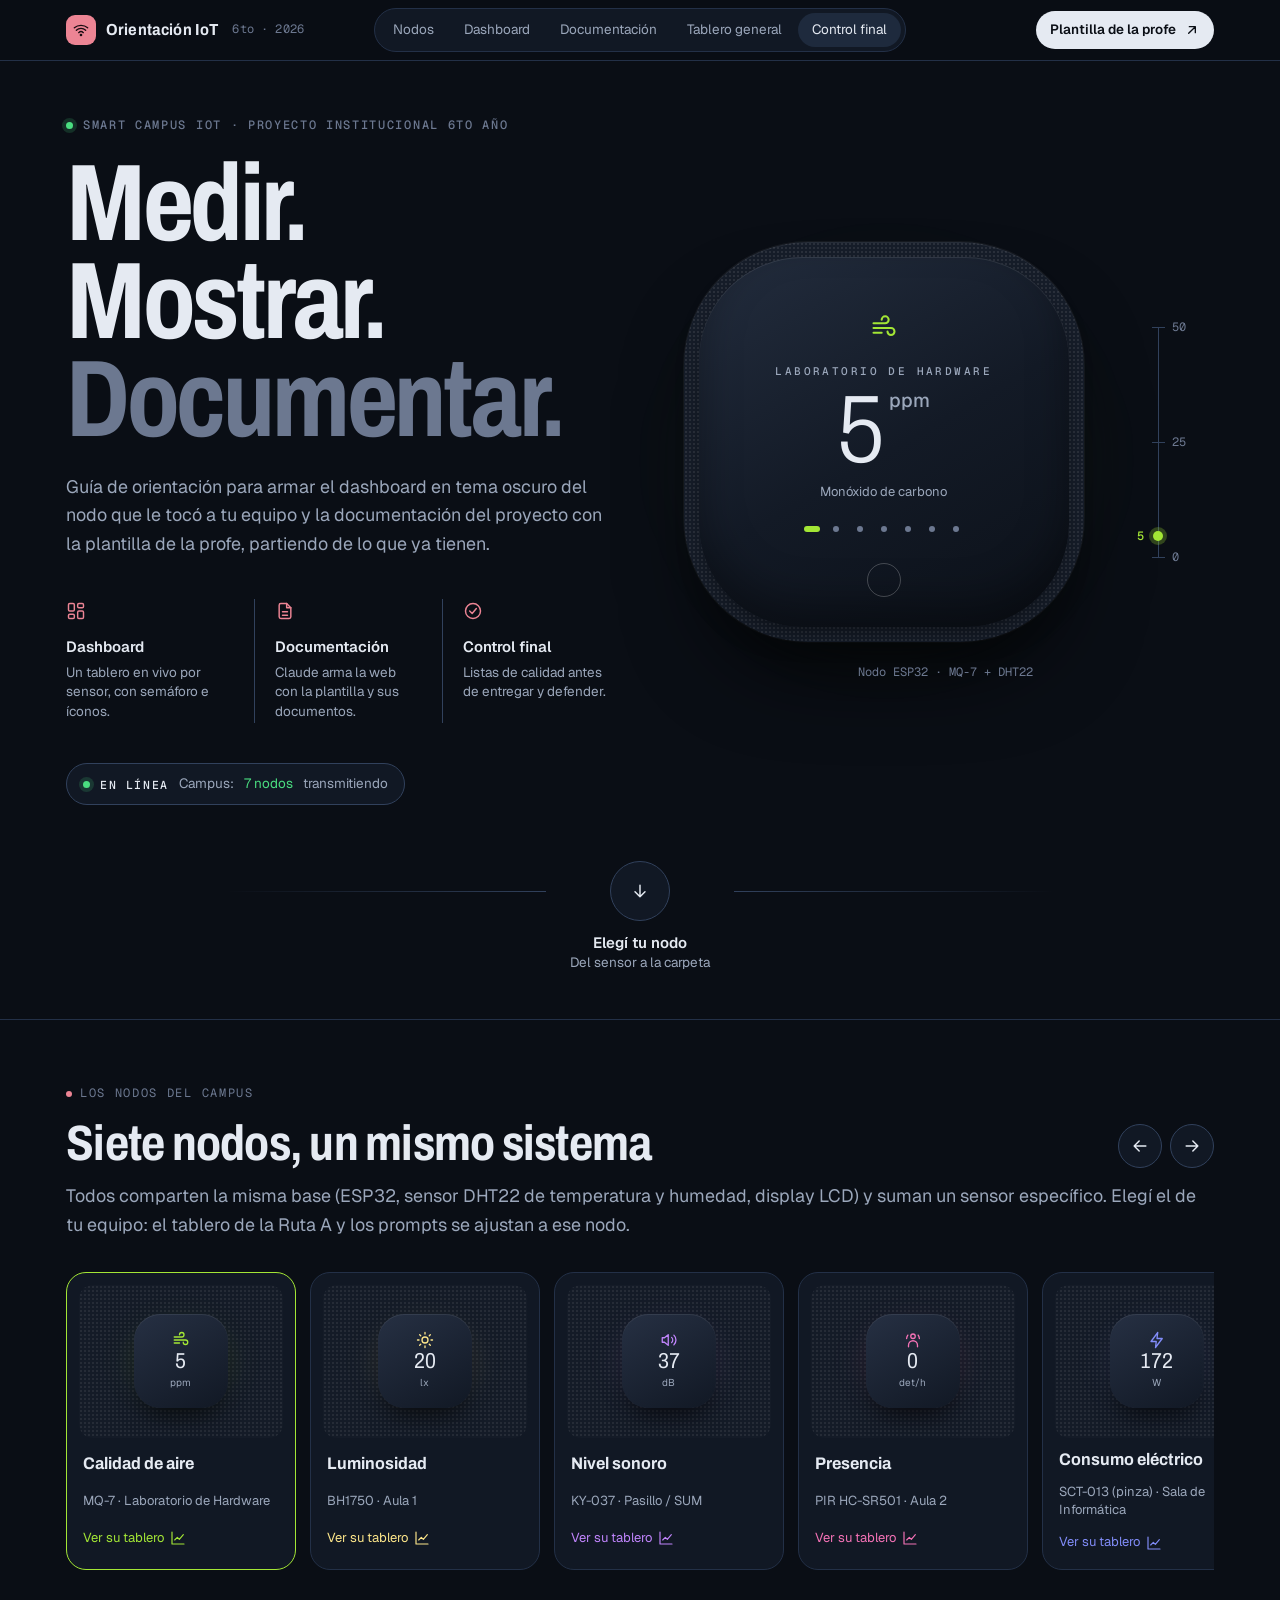
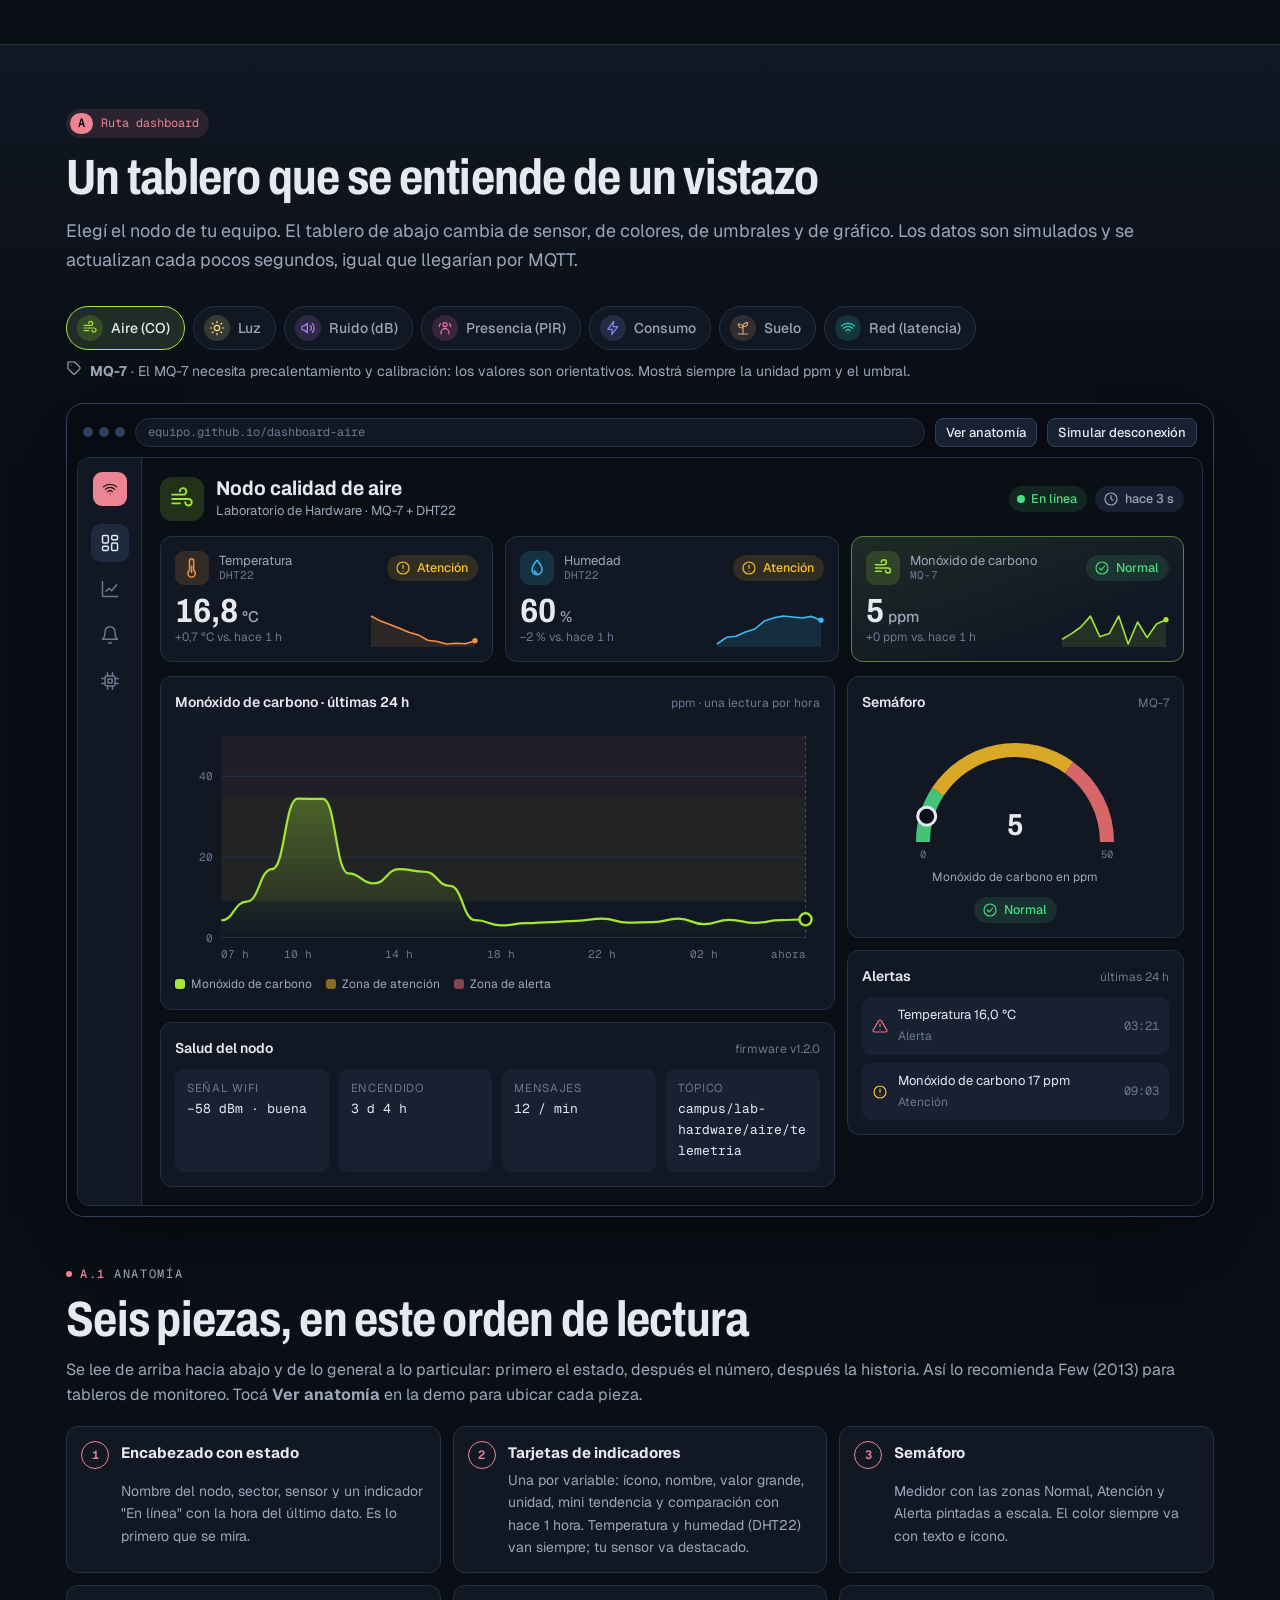
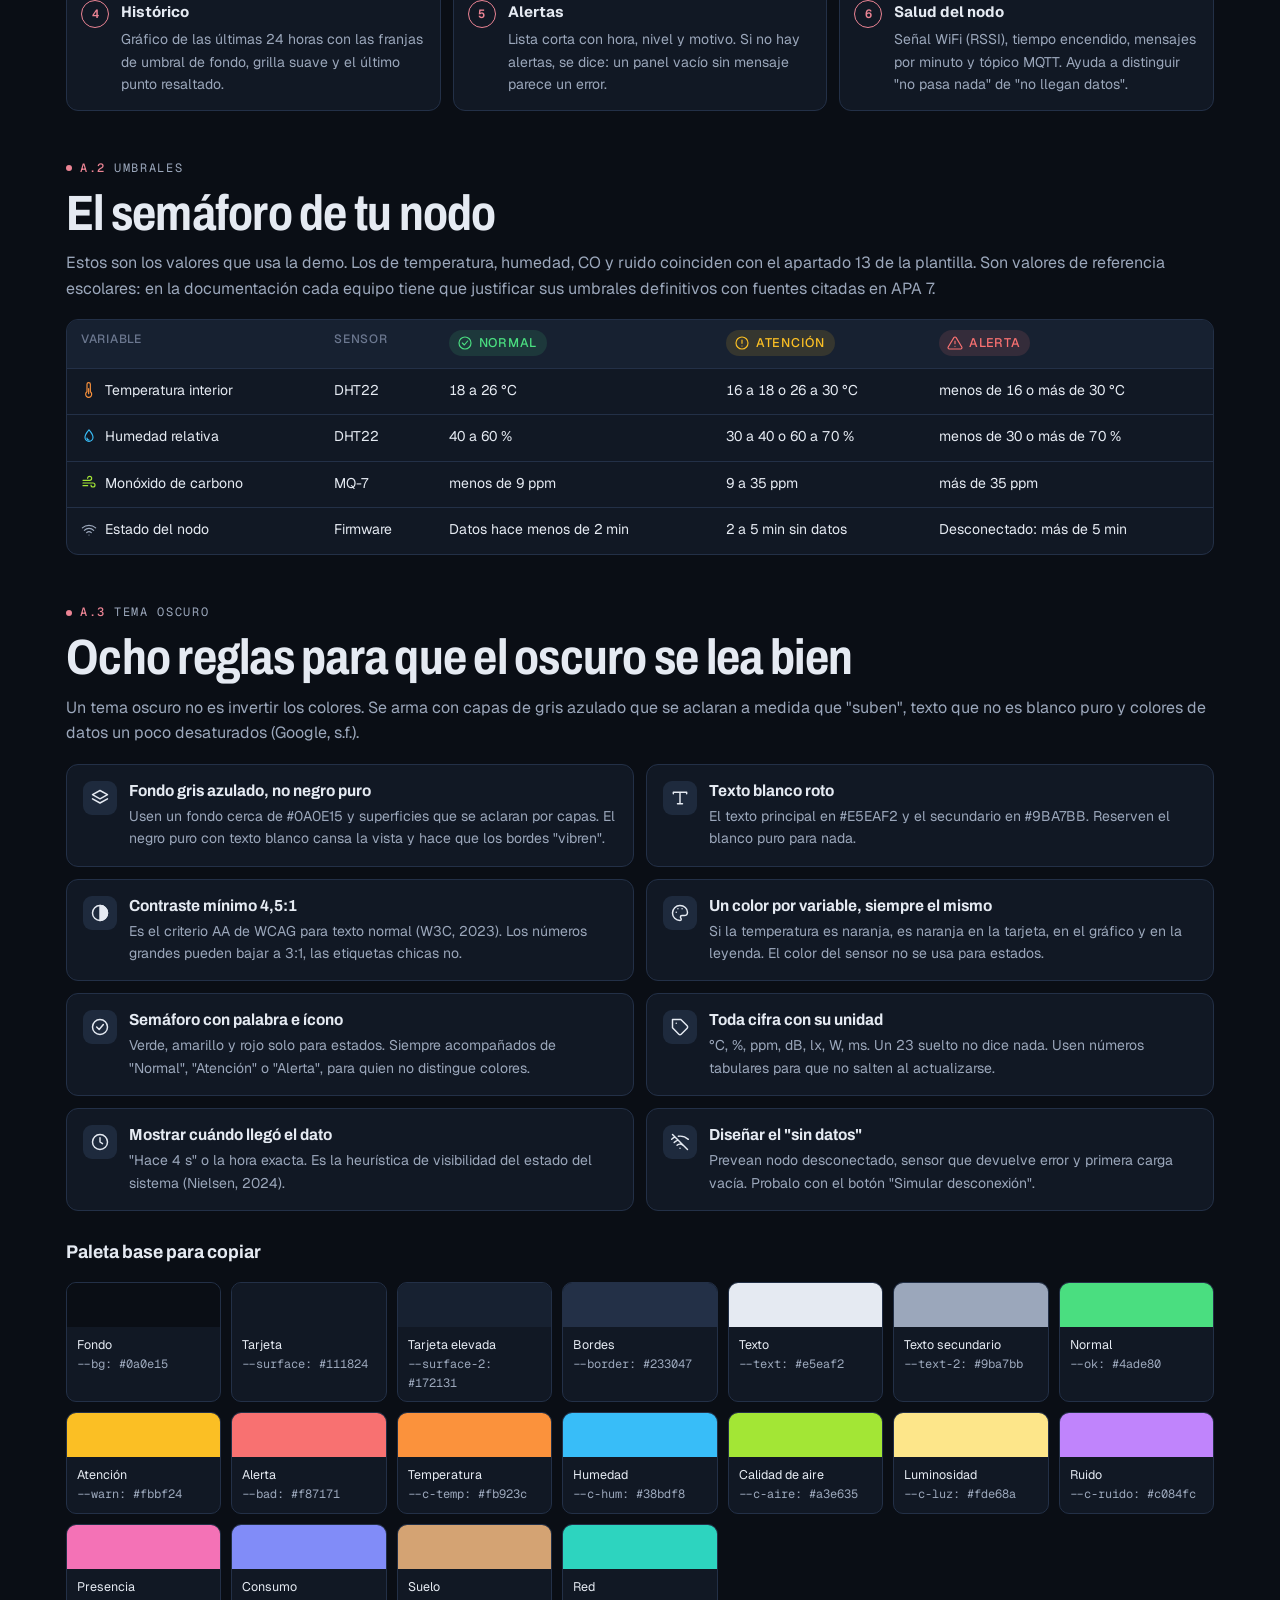
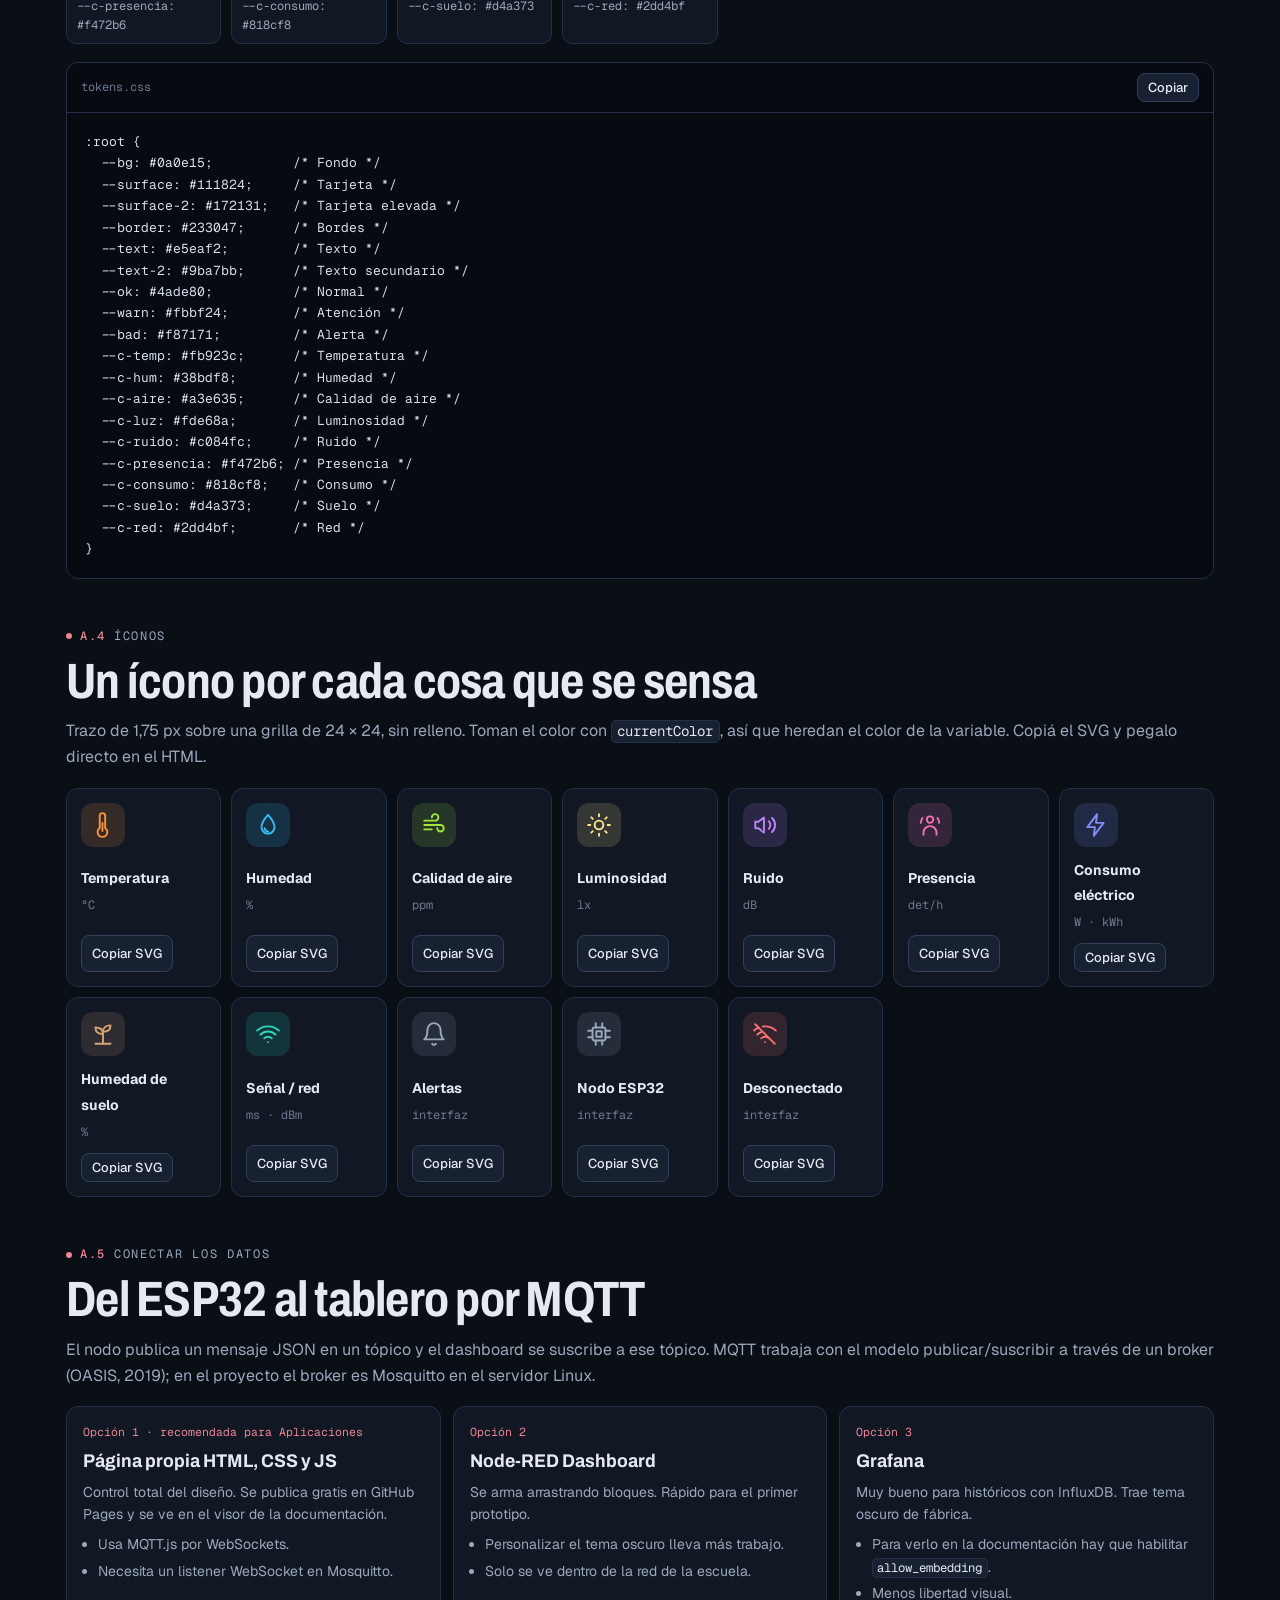
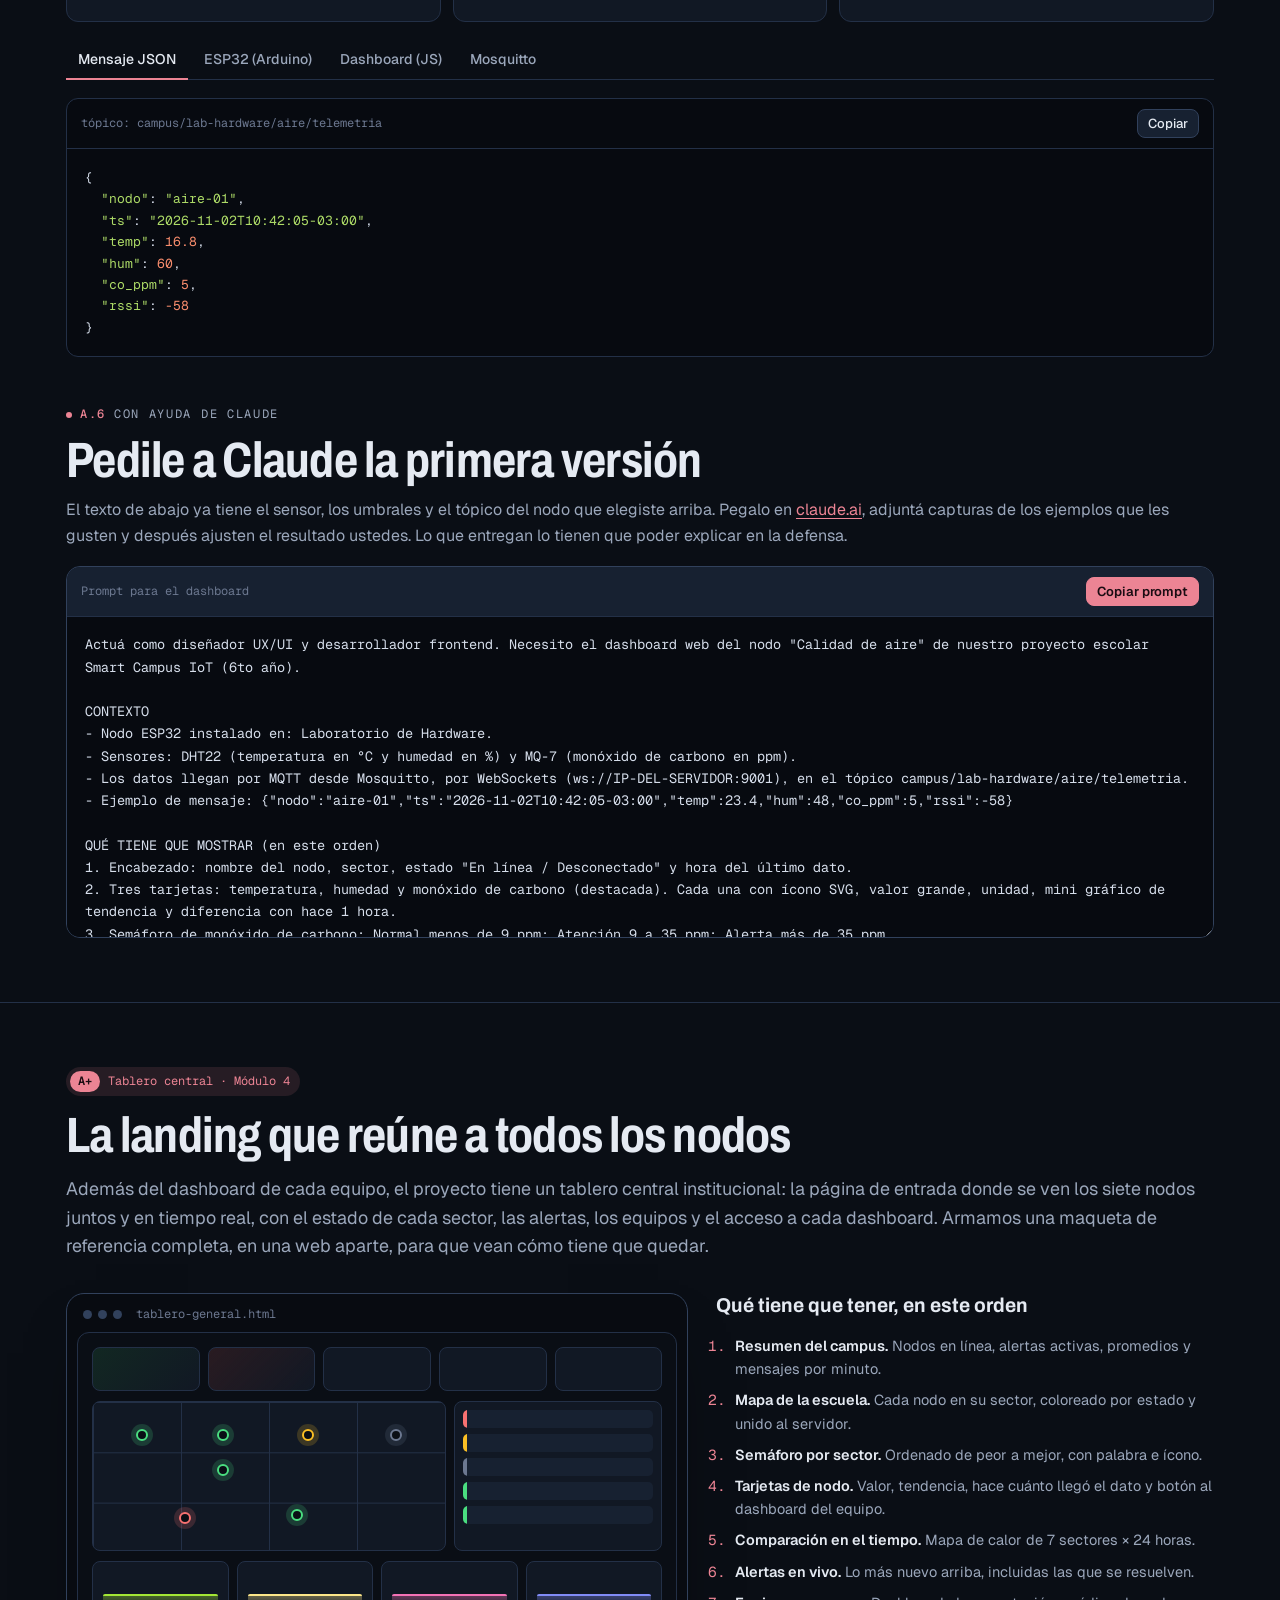
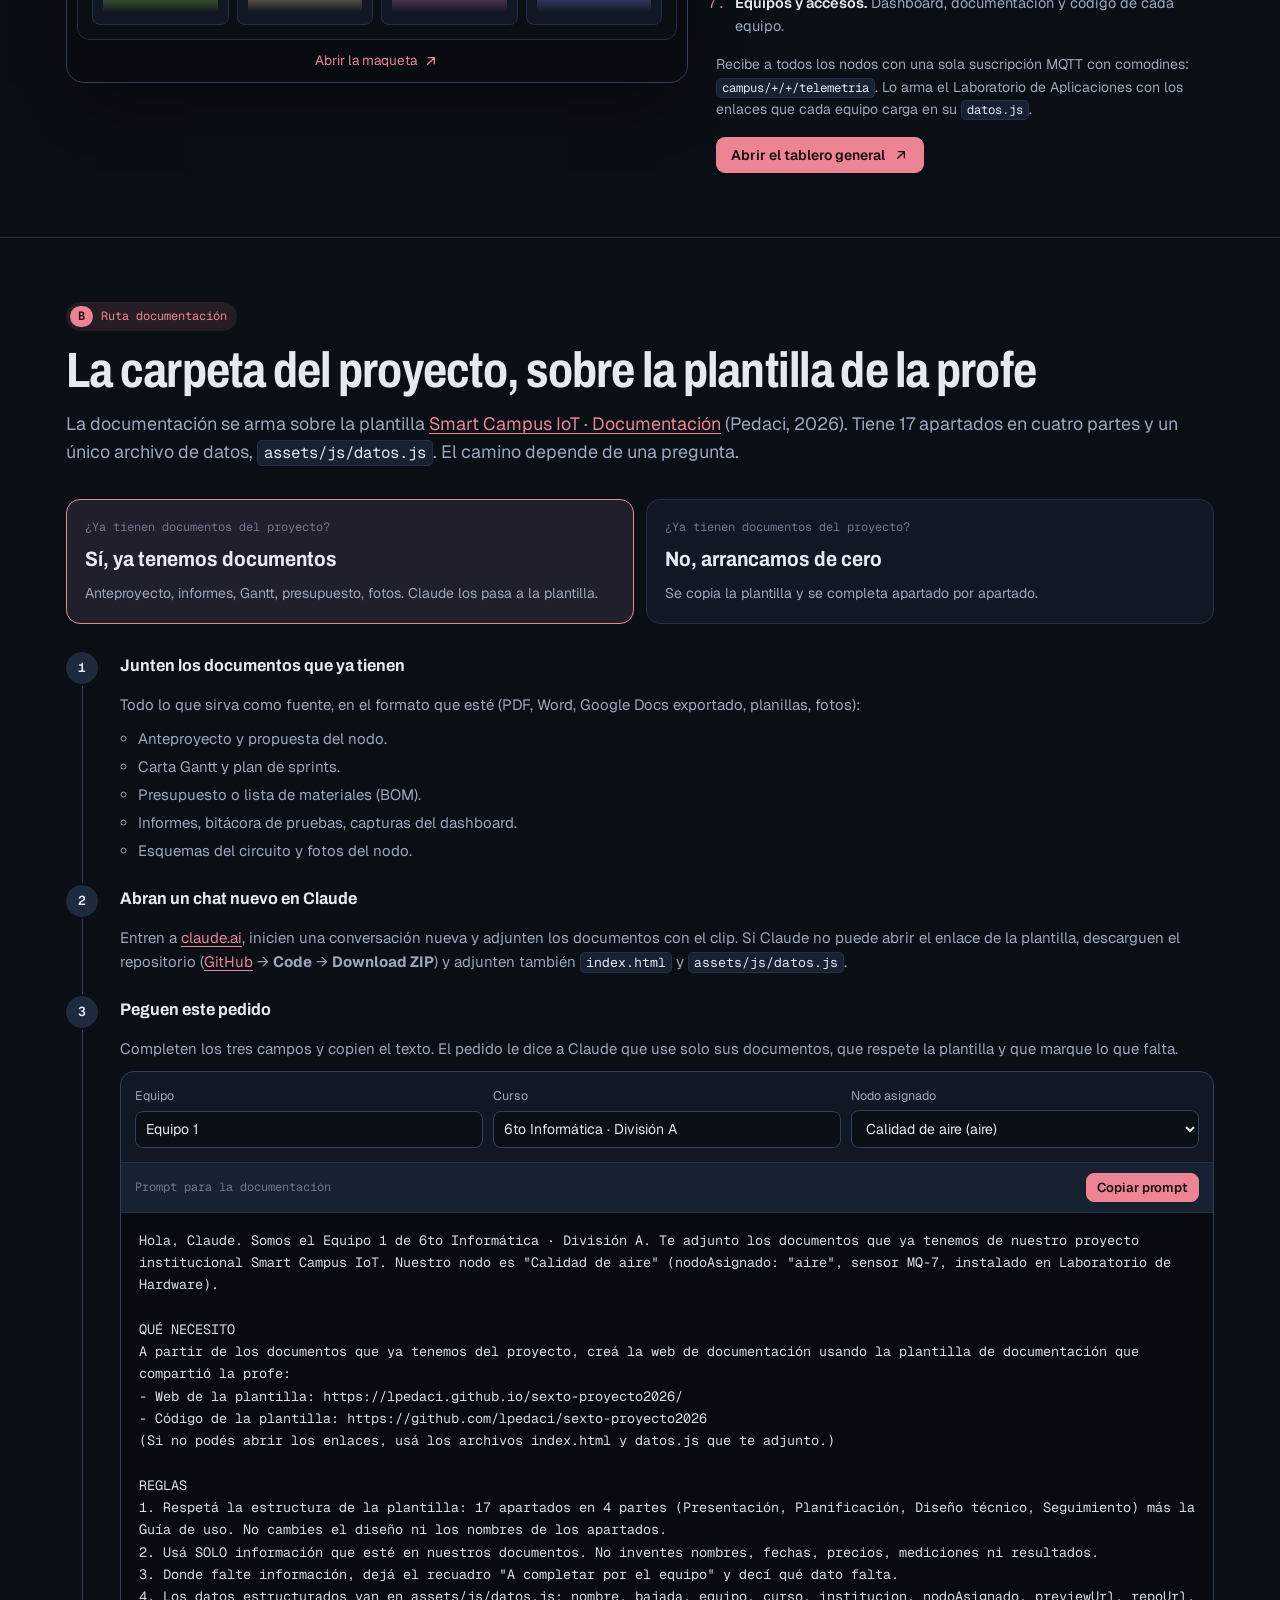
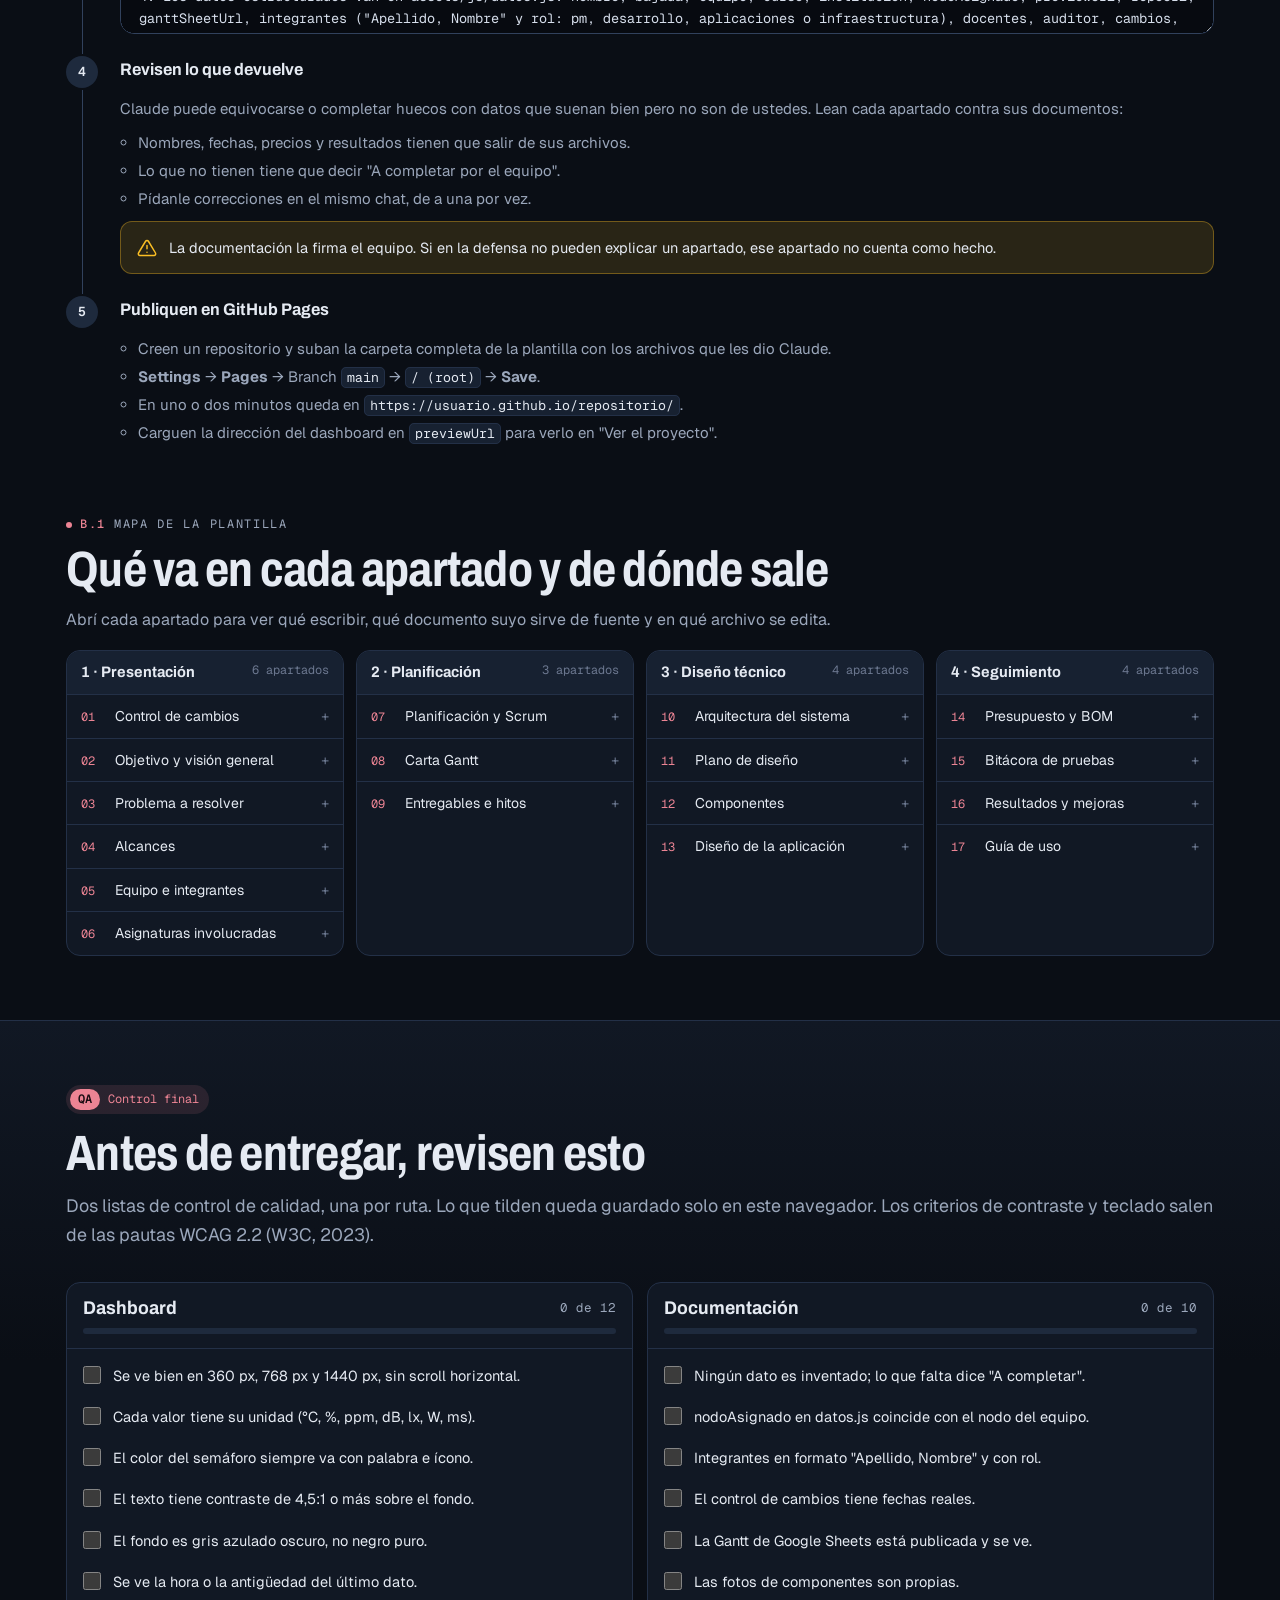
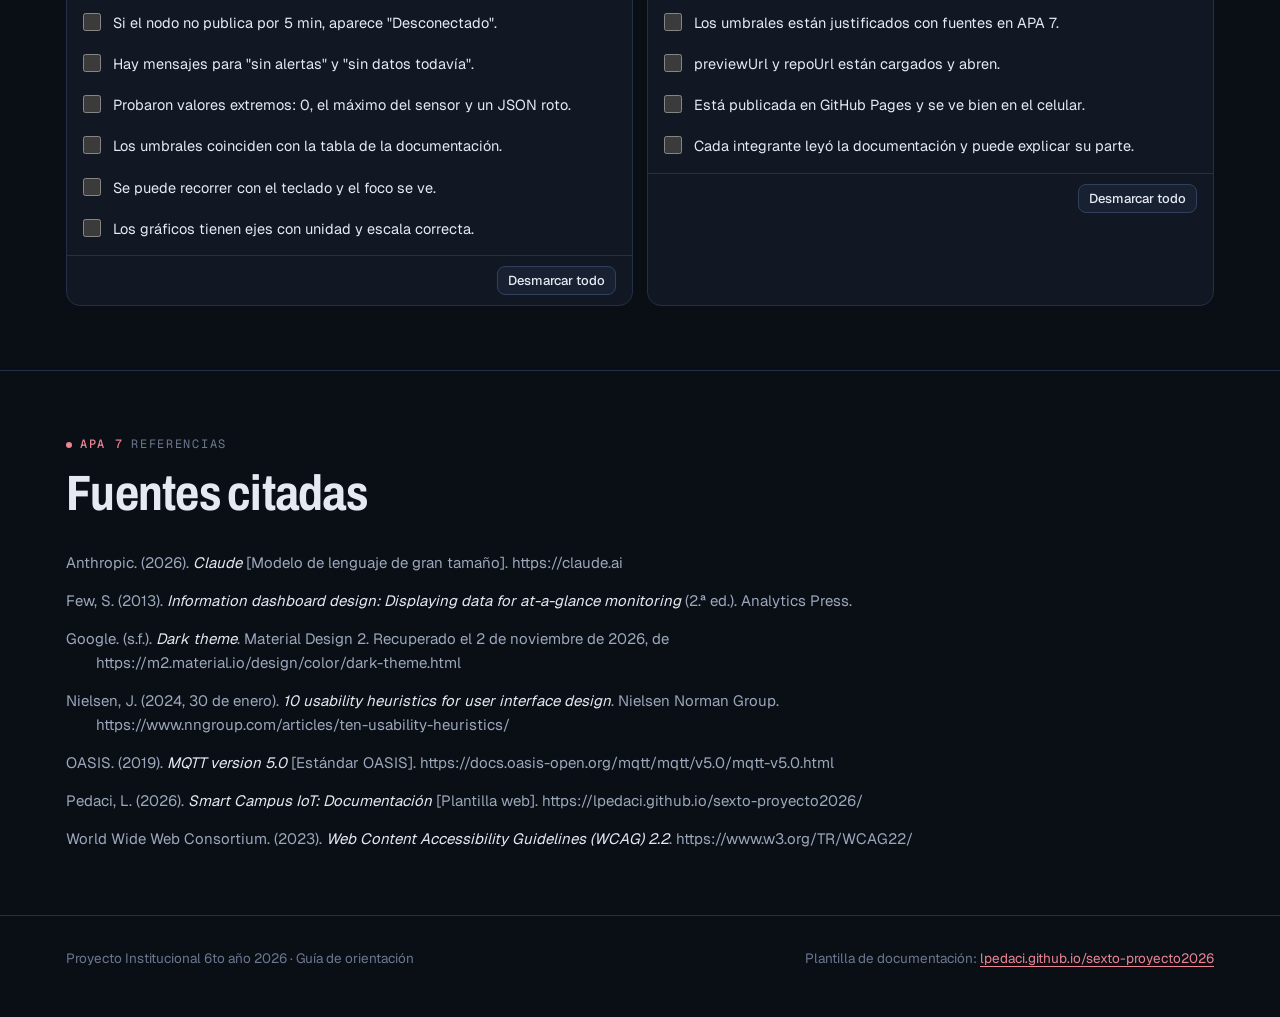
==== commit 32c5c8b0: "Agregar maqueta del tablero general y centrar el botón Elegí tu nodo en el hero" ====
--- a/index.html
+++ b/index.html
@@ -111,7 +111,7 @@
 .prose ul, .prose ol { margin: 0; padding-left: 1.2em; display: grid; gap: 6px; }
 
 /* ---------- Hero: el nodo como producto ---------- */
-.hero { position: relative; padding-block: 56px 72px; border-bottom: 1px solid var(--border); overflow: hidden; }
+.hero { position: relative; padding-block: 56px 48px; border-bottom: 1px solid var(--border); overflow: hidden; }
 .hero-grid { display: grid; grid-template-columns: minmax(0, 1.05fr) minmax(0, 1fr); gap: 48px; align-items: center; }
 @media (max-width: 960px) { .hero-grid { grid-template-columns: 1fr; gap: 40px; } }
 .status-eyebrow { font: 500 12px var(--font-mono); letter-spacing: .14em; text-transform: uppercase; color: var(--text-3); display: flex; align-items: center; gap: 10px; }
@@ -131,16 +131,20 @@
   .feat { border-left: 0; padding: 0; grid-template-columns: auto minmax(0, 1fr); column-gap: 14px; }
   .feat .fi { grid-row: span 2; margin: 2px 0 0; }
 }
-.hero-foot { margin-top: 44px; display: flex; flex-wrap: wrap; align-items: center; justify-content: space-between; gap: 18px; }
+.hero-foot { margin-top: 40px; display: flex; flex-wrap: wrap; align-items: center; gap: 18px; }
 .status-pill { display: inline-flex; align-items: center; gap: 10px; padding: 9px 16px; border: 1px solid var(--border-strong); border-radius: 999px; font-size: 13.5px; color: var(--text-2); background: var(--surface); }
 .status-pill b { font: 500 11.5px var(--font-mono); letter-spacing: .14em; color: var(--text); }
 .status-pill em { font-style: normal; color: var(--ok); }
-.go { display: flex; align-items: center; gap: 16px; text-decoration: none; color: var(--text); }
-.go > span { font-size: 14.5px; line-height: 1.35; text-align: right; font-weight: 600; }
-.go > span small { display: block; color: var(--text-2); font-size: 14px; font-weight: 400; }
-.round { width: 60px; height: 60px; border-radius: 50%; border: 1px solid var(--border-strong); display: grid; place-items: center; flex: none; transition: background .2s, border-color .2s, transform .2s, color .2s; }
-.go:hover { color: var(--text); }
-.go:hover .round { background: var(--accent); color: var(--accent-ink); border-color: var(--accent); transform: translateX(3px); }
+.hero-cta { margin: 56px auto 0; display: grid; justify-items: center; gap: 12px; width: max-content; max-width: 100%; text-decoration: none; color: var(--text); text-align: center; position: relative; }
+.hero-cta::before, .hero-cta::after { content: ""; position: absolute; top: 30px; width: min(28vw, 320px); height: 1px; }
+.hero-cta::before { right: calc(100% + 24px); background: linear-gradient(90deg, transparent, var(--border-strong)); }
+.hero-cta::after { left: calc(100% + 24px); background: linear-gradient(90deg, var(--border-strong), transparent); }
+.hero-cta .lbl { font-size: 15px; font-weight: 600; line-height: 1.35; }
+.hero-cta .lbl small { display: block; font-size: 13.5px; font-weight: 400; color: var(--text-2); }
+.round { width: 60px; height: 60px; border-radius: 50%; border: 1px solid var(--border-strong); background: var(--surface); display: grid; place-items: center; flex: none; transition: background .2s, border-color .2s, transform .2s, color .2s; }
+.hero-cta:hover { color: var(--text); }
+.hero-cta:hover .round { background: var(--accent); color: var(--accent-ink); border-color: var(--accent); transform: translateY(3px); }
+@media (prefers-reduced-motion: no-preference) { .hero-cta .round { animation: nudge 2.6s ease-in-out infinite; } @keyframes nudge { 0%, 70%, 100% { transform: none; } 80% { transform: translateY(4px); } 90% { transform: translateY(0); } } }
 
 .stage { --c: var(--c-aire); position: relative; display: grid; grid-template-columns: minmax(0, 1fr) 112px; align-items: center; gap: 12px; }
 .stage::before { content: ""; position: absolute; inset: 4% 22% 4% 0; background: radial-gradient(closest-side, color-mix(in srgb, var(--c) 24%, transparent), transparent); filter: blur(34px); z-index: 0; transition: background .7s; }
@@ -318,6 +322,37 @@
 .anat-list strong { font-size: 15px; }
 .anat-list span { font-size: 14px; color: var(--text-2); }
 
+
+/* ---------- Tablero general (vista previa) ---------- */
+:root { --off-c: #6c7890; }
+.tg { display: grid; grid-template-columns: minmax(0, 1.25fr) minmax(0, 1fr); gap: 28px; align-items: start; }
+@media (max-width: 960px) { .tg { grid-template-columns: 1fr; } }
+.tg-prev { display: grid; text-decoration: none; color: var(--text); border: 1px solid var(--border-strong); border-radius: 18px; background: #080b11; padding: 10px; box-shadow: 0 30px 60px -30px rgba(0,0,0,.7); transition: border-color .2s, transform .2s; }
+.tg-prev:hover { border-color: var(--accent); transform: translateY(-2px); color: var(--text); }
+.tg-bar { display: flex; align-items: center; gap: 6px; padding: 2px 6px 10px; font: 12px var(--font-mono); color: var(--text-3); }
+.tg-bar i { width: 9px; height: 9px; border-radius: 50%; background: var(--border-strong); }
+.tg-bar span { margin-left: 8px; }
+.tg-body { display: grid; gap: 10px; padding: 14px; border-radius: 12px; background: var(--bg); border: 1px solid var(--border); }
+.tg-kpis { display: grid; grid-template-columns: repeat(5, 1fr); gap: 8px; }
+.tg-kpis i { height: 44px; border-radius: 8px; background: var(--surface); border: 1px solid var(--border); }
+.tg-kpis i:first-child { background: linear-gradient(135deg, var(--ok-soft), var(--surface)); }
+.tg-kpis i:nth-child(2) { background: linear-gradient(135deg, var(--bad-soft), var(--surface)); }
+.tg-row { display: grid; grid-template-columns: 1.7fr 1fr; gap: 8px; }
+.tg-map { position: relative; height: 150px; border-radius: 8px; background: var(--surface); border: 1px solid var(--border);
+  background-image: linear-gradient(var(--border) 1px, transparent 1px), linear-gradient(90deg, var(--border) 1px, transparent 1px); background-size: 25% 34%, 25% 34%; }
+.tg-map .dt { position: absolute; width: 12px; height: 12px; margin: -6px 0 0 -6px; border-radius: 50%; background: var(--bg); border: 2.5px solid var(--d); box-shadow: 0 0 0 5px color-mix(in srgb, var(--d) 18%, transparent); }
+.tg-list { display: grid; gap: 6px; align-content: start; padding: 8px; border-radius: 8px; background: var(--surface); border: 1px solid var(--border); }
+.tg-list i { height: 18px; border-radius: 5px; background: linear-gradient(90deg, var(--d) 0 4px, var(--surface-2) 4px); }
+.tg-cards { display: grid; grid-template-columns: repeat(4, 1fr); gap: 8px; }
+.tg-cards i { height: 64px; border-radius: 8px; background: var(--surface); border: 1px solid var(--border); position: relative; overflow: hidden; }
+.tg-cards i::after { content: ""; position: absolute; left: 10px; right: 10px; bottom: 12px; height: 16px; background: linear-gradient(180deg, color-mix(in srgb, var(--d) 35%, transparent), transparent); border-top: 2px solid var(--d); border-radius: 2px; }
+.tg-open { justify-self: center; display: inline-flex; align-items: center; gap: 6px; margin-top: 10px; font-size: 13.5px; color: var(--accent); }
+.tg-side { display: grid; gap: 16px; align-content: start; }
+.tg-side h3 { font-size: 1.25rem; }
+.tg-list-req { margin: 0; padding-left: 1.3em; display: grid; gap: 8px; color: var(--text-2); font-size: 14.5px; }
+.tg-list-req b { color: var(--text); font-weight: 600; }
+.tg-list-req li::marker { color: var(--accent); font-family: var(--font-mono); }
+
 /* ---------- Tablas ---------- */
 .table-wrap { overflow-x: auto; border: 1px solid var(--border); border-radius: 12px; background: var(--surface); }
 table { width: 100%; border-collapse: collapse; font-size: 14px; }
@@ -464,6 +499,7 @@
       <a class="opt" href="#nodos">Nodos</a>
       <a href="#dashboard">Dashboard</a>
       <a href="#documentacion">Documentación</a>
+      <a href="tablero-general.html">Tablero general</a>
       <a class="opt" href="#control">Control final</a>
     </nav>
     <a class="top-cta" href="https://lpedaci.github.io/sexto-proyecto2026/" target="_blank" rel="noopener">Plantilla de la profe <svg class="ic-sm" viewBox="0 0 24 24" fill="none" stroke="currentColor" stroke-width="2" stroke-linecap="round" stroke-linejoin="round" aria-hidden="true"><path d="M7 17 17 7M8 7h9v9"/></svg></a>
@@ -485,7 +521,6 @@
         </div>
         <div class="hero-foot">
           <span class="status-pill"><span class="sig"></span><b>EN LÍNEA</b>Campus: <em>7 nodos</em> transmitiendo</span>
-          <a class="go" href="#nodos"><span>Elegí tu nodo.<small>Del sensor a la carpeta.</small></span><span class="round"><svg class="ic" viewBox="0 0 24 24" fill="none" stroke="currentColor" stroke-width="1.75" stroke-linecap="round" stroke-linejoin="round" aria-hidden="true"><path d="M5 12h14M13 6l6 6-6 6"/></svg></span></a>
         </div>
       </div>
       <div class="stage" id="stage">
@@ -502,6 +537,9 @@
         <div class="scale" id="dvScale" aria-hidden="true"></div>
         <p class="dv-cap" id="dvCap">Nodo ESP32</p>
       </div>
+    </div>
+    <div class="wrap">
+      <a class="hero-cta" href="#nodos"><span class="round"><svg class="ic" viewBox="0 0 24 24" fill="none" stroke="currentColor" stroke-width="1.75" stroke-linecap="round" stroke-linejoin="round" aria-hidden="true"><path d="M12 5v14M6 13l6 6 6-6"/></svg></span><span class="lbl">Elegí tu nodo<small>Del sensor a la carpeta</small></span></a>
     </div>
   </section>
 
@@ -676,6 +714,50 @@
     </div>
   </section>
 
+  <!-- ======================= TABLERO GENERAL ======================= -->
+  <section class="band" id="tablero-general">
+    <div class="wrap">
+      <div class="sec-head">
+        <span class="route-label"><b>A+</b> Tablero central · Módulo 4</span>
+        <h2>La landing que reúne a todos los nodos</h2>
+        <p class="lead">Además del dashboard de cada equipo, el proyecto tiene un tablero central institucional: la página de entrada donde se ven los siete nodos juntos y en tiempo real, con el estado de cada sector, las alertas, los equipos y el acceso a cada dashboard. Armamos una maqueta de referencia completa, en una web aparte, para que vean cómo tiene que quedar.</p>
+      </div>
+      <div class="tg">
+        <a class="tg-prev" href="tablero-general.html" aria-label="Abrir la maqueta del tablero general">
+          <span class="tg-bar"><i></i><i></i><i></i><span>tablero-general.html</span></span>
+          <span class="tg-body">
+            <span class="tg-kpis"><i></i><i></i><i></i><i></i><i></i></span>
+            <span class="tg-row">
+              <span class="tg-map">
+                <span class="dt" style="left:14%;top:22%;--d:var(--ok)"></span><span class="dt" style="left:37%;top:22%;--d:var(--ok)"></span>
+                <span class="dt" style="left:61%;top:22%;--d:var(--warn)"></span><span class="dt" style="left:86%;top:22%;--d:var(--off-c)"></span>
+                <span class="dt" style="left:37%;top:46%;--d:var(--ok)"></span><span class="dt" style="left:26%;top:78%;--d:var(--bad)"></span>
+                <span class="dt" style="left:58%;top:76%;--d:var(--ok)"></span>
+              </span>
+              <span class="tg-list"><i style="--d:var(--bad)"></i><i style="--d:var(--warn)"></i><i style="--d:var(--off-c)"></i><i style="--d:var(--ok)"></i><i style="--d:var(--ok)"></i></span>
+            </span>
+            <span class="tg-cards"><i style="--d:var(--c-aire)"></i><i style="--d:var(--c-luz)"></i><i style="--d:var(--c-presencia)"></i><i style="--d:var(--c-consumo)"></i></span>
+          </span>
+          <span class="tg-open">Abrir la maqueta <svg class="ic-sm" viewBox="0 0 24 24" fill="none" stroke="currentColor" stroke-width="2" stroke-linecap="round" stroke-linejoin="round" aria-hidden="true"><path d="M7 17 17 7M8 7h9v9"/></svg></span>
+        </a>
+        <div class="tg-side">
+          <h3>Qué tiene que tener, en este orden</h3>
+          <ol class="tg-list-req">
+            <li><b>Resumen del campus.</b> Nodos en línea, alertas activas, promedios y mensajes por minuto.</li>
+            <li><b>Mapa de la escuela.</b> Cada nodo en su sector, coloreado por estado y unido al servidor.</li>
+            <li><b>Semáforo por sector.</b> Ordenado de peor a mejor, con palabra e ícono.</li>
+            <li><b>Tarjetas de nodo.</b> Valor, tendencia, hace cuánto llegó el dato y botón al dashboard del equipo.</li>
+            <li><b>Comparación en el tiempo.</b> Mapa de calor de 7 sectores × 24 horas.</li>
+            <li><b>Alertas en vivo.</b> Lo más nuevo arriba, incluidas las que se resuelven.</li>
+            <li><b>Equipos y accesos.</b> Dashboard, documentación y código de cada equipo.</li>
+          </ol>
+          <p class="muted" style="font-size:14px">Recibe a todos los nodos con una sola suscripción MQTT con comodines: <code>campus/+/+/telemetria</code>. Lo arma el Laboratorio de Aplicaciones con los enlaces que cada equipo carga en su <code>datos.js</code>.</p>
+          <div style="display:flex;gap:10px;flex-wrap:wrap"><a class="btn primary" href="tablero-general.html">Abrir el tablero general <svg class="ic-sm" viewBox="0 0 24 24" fill="none" stroke="currentColor" stroke-width="2" stroke-linecap="round" stroke-linejoin="round" aria-hidden="true"><path d="M7 17 17 7M8 7h9v9"/></svg></a></div>
+        </div>
+      </div>
+    </div>
+  </section>
+
   <!-- ======================= RUTA B ======================= -->
   <section class="band" id="documentacion">
     <div class="wrap">
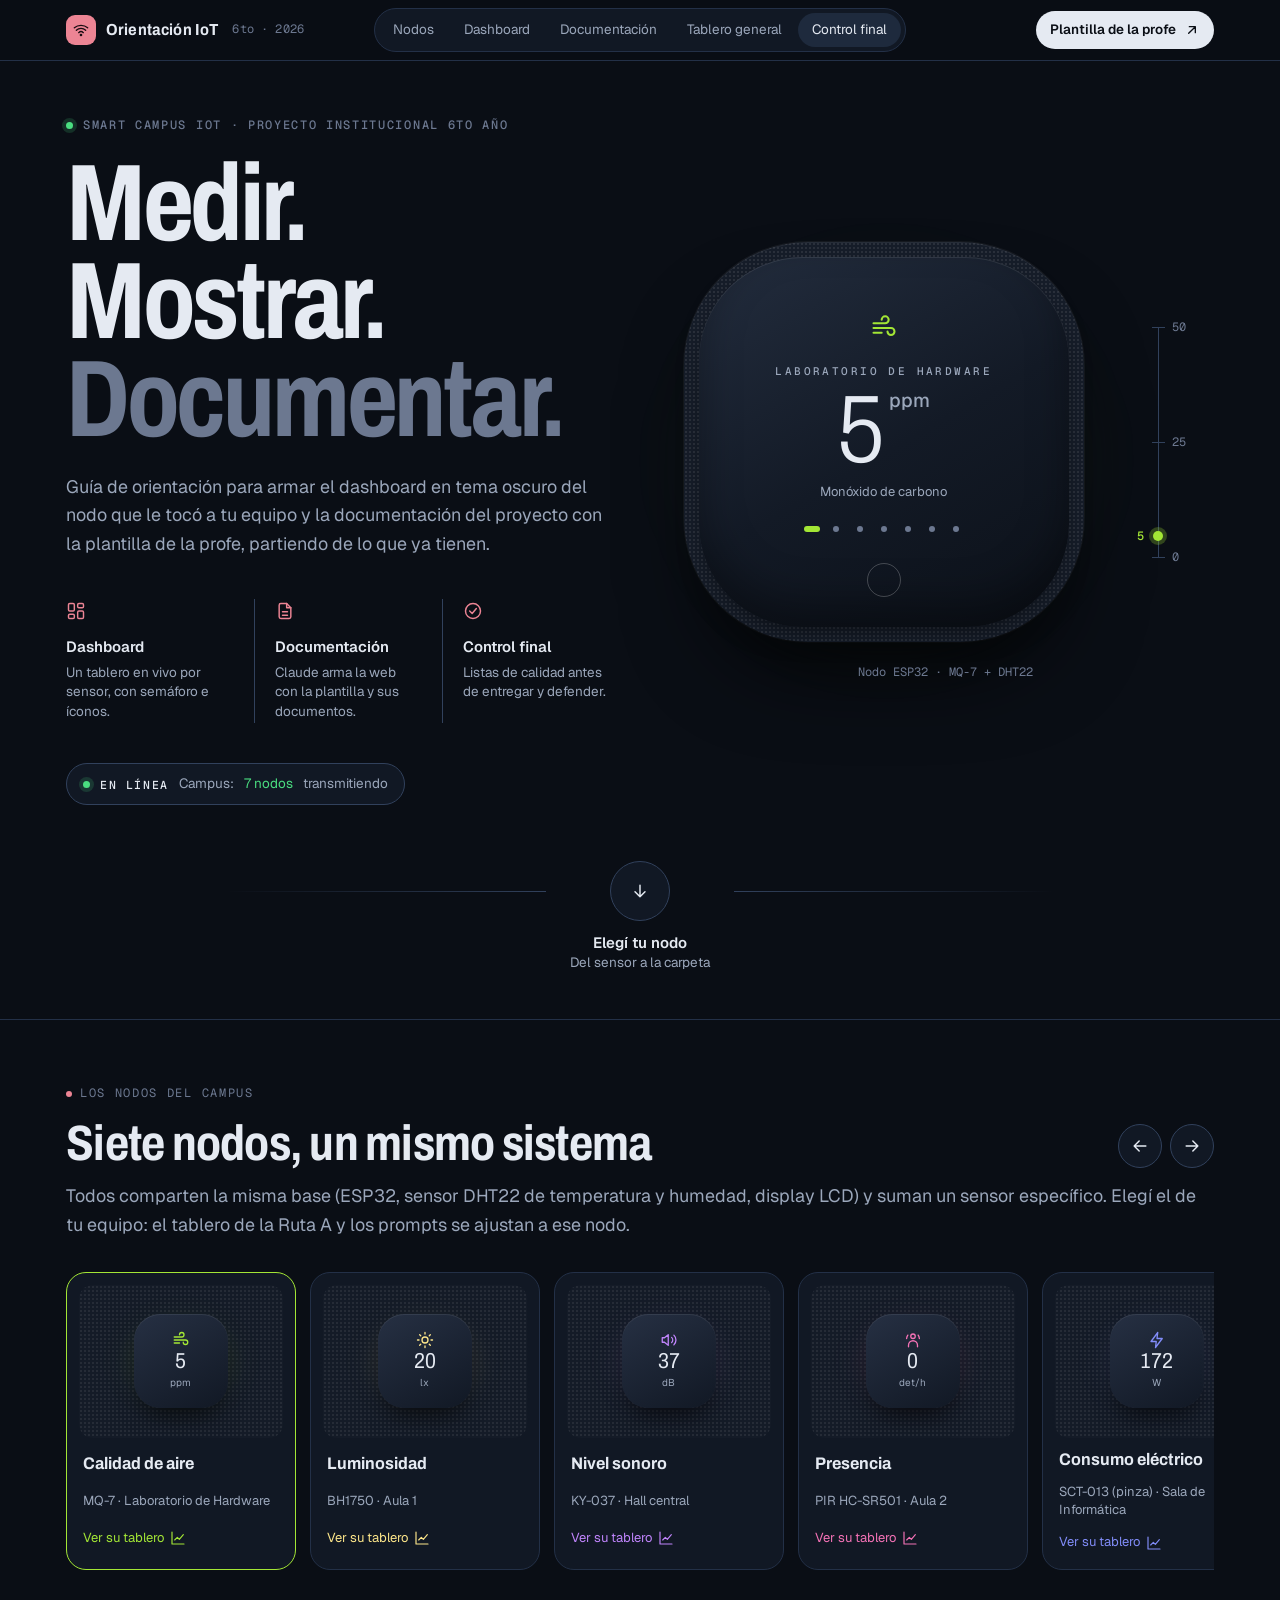
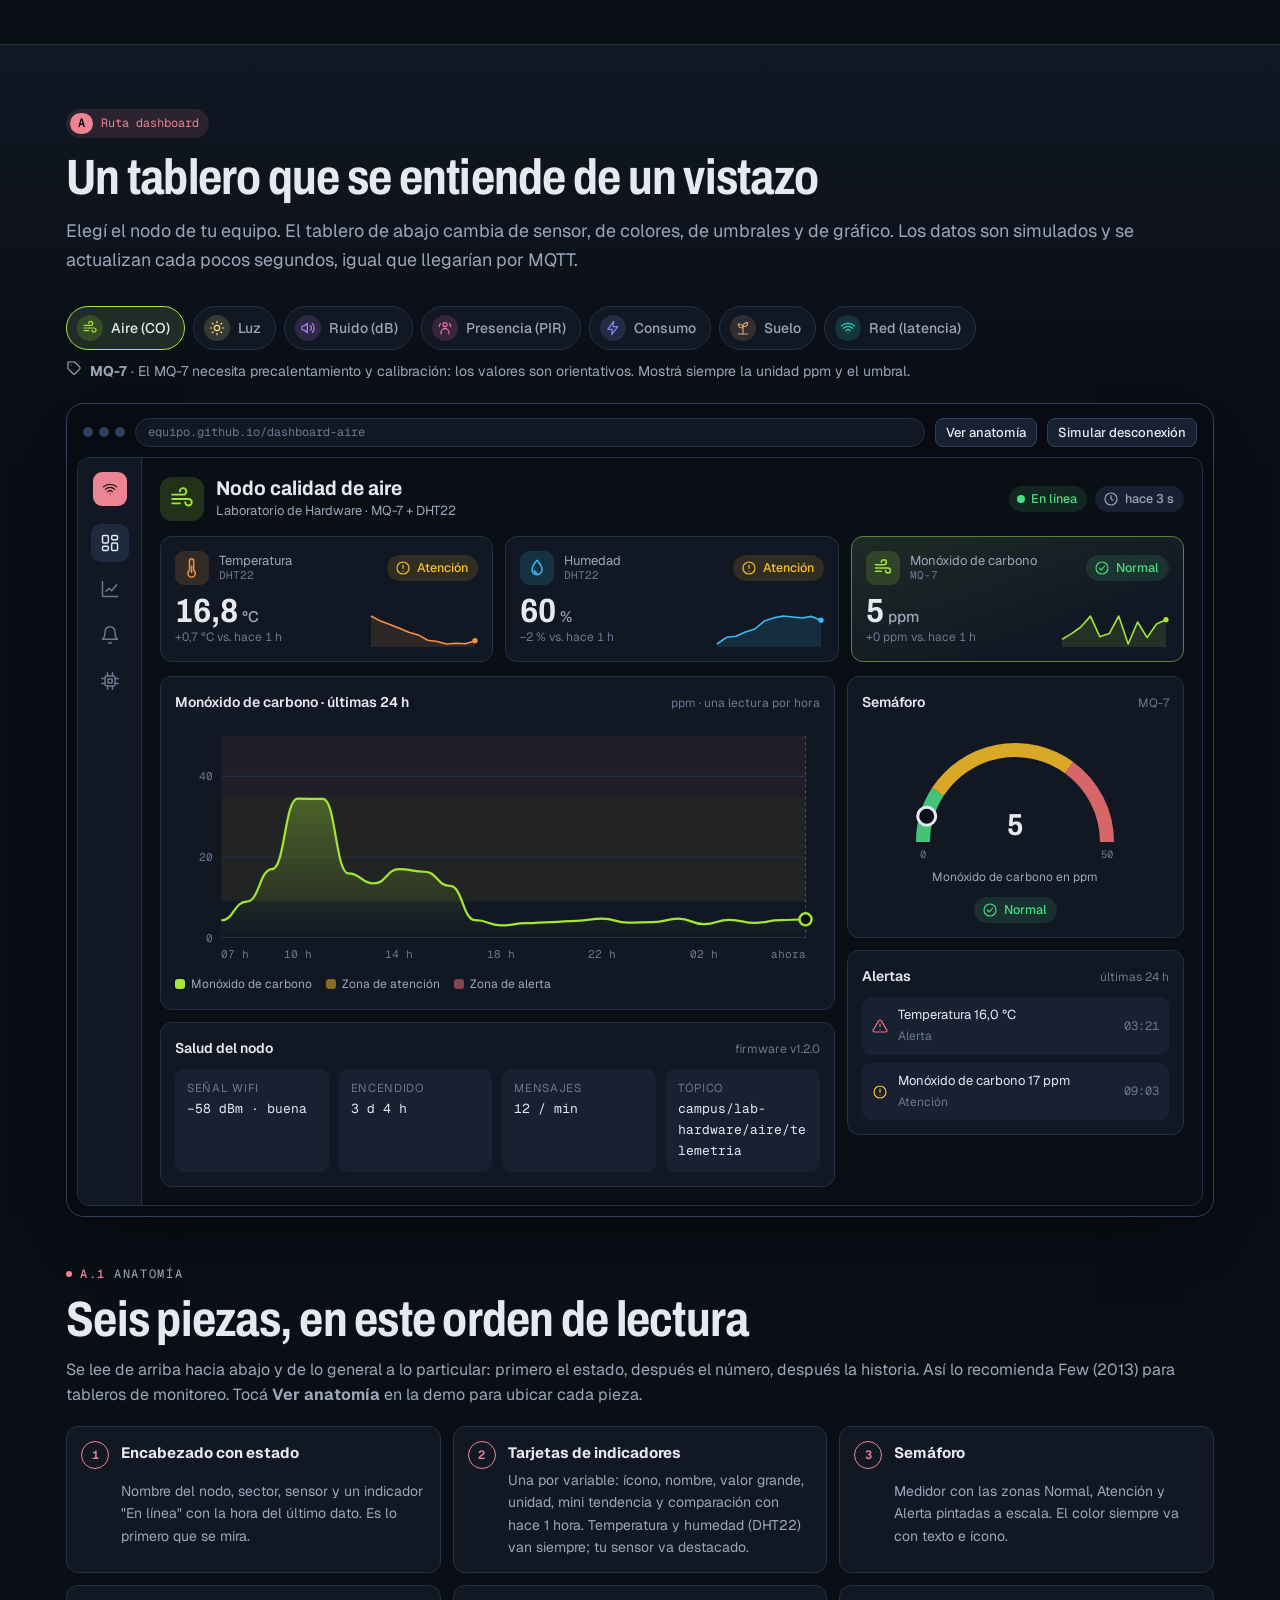
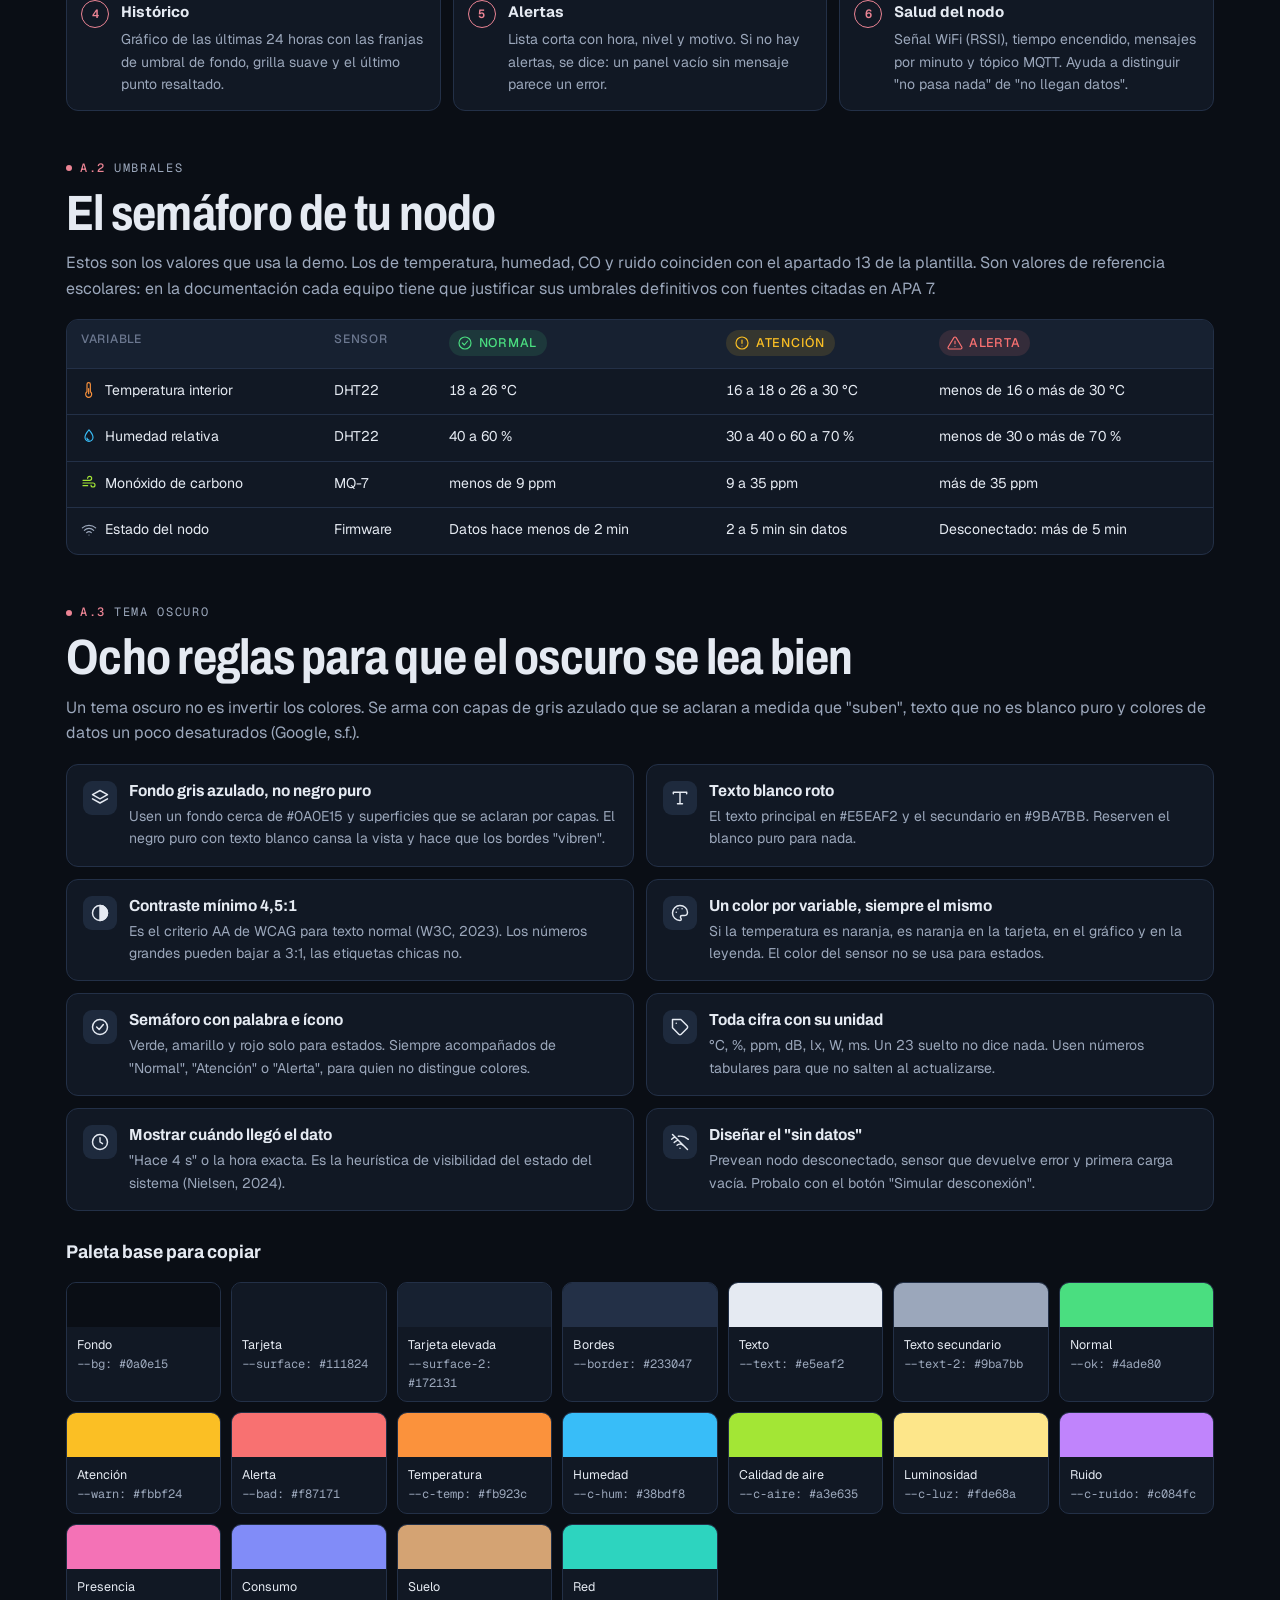
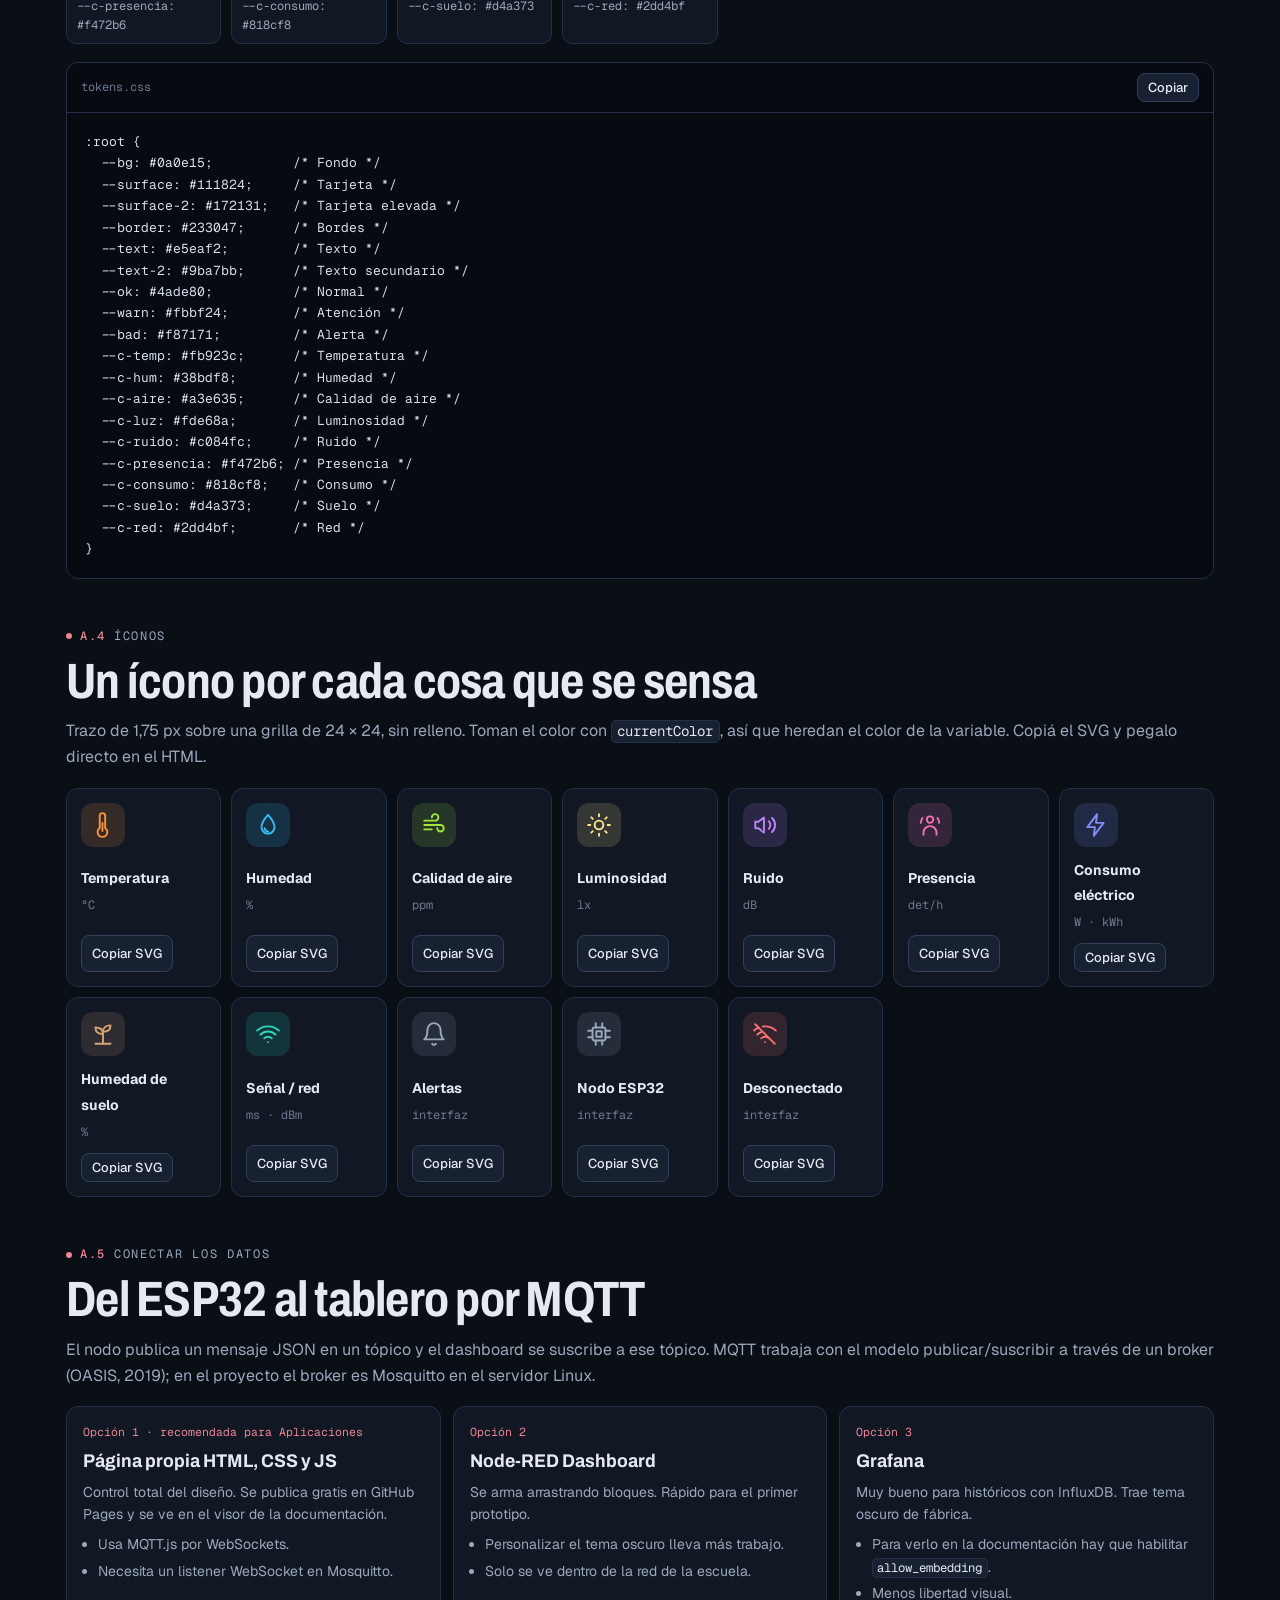
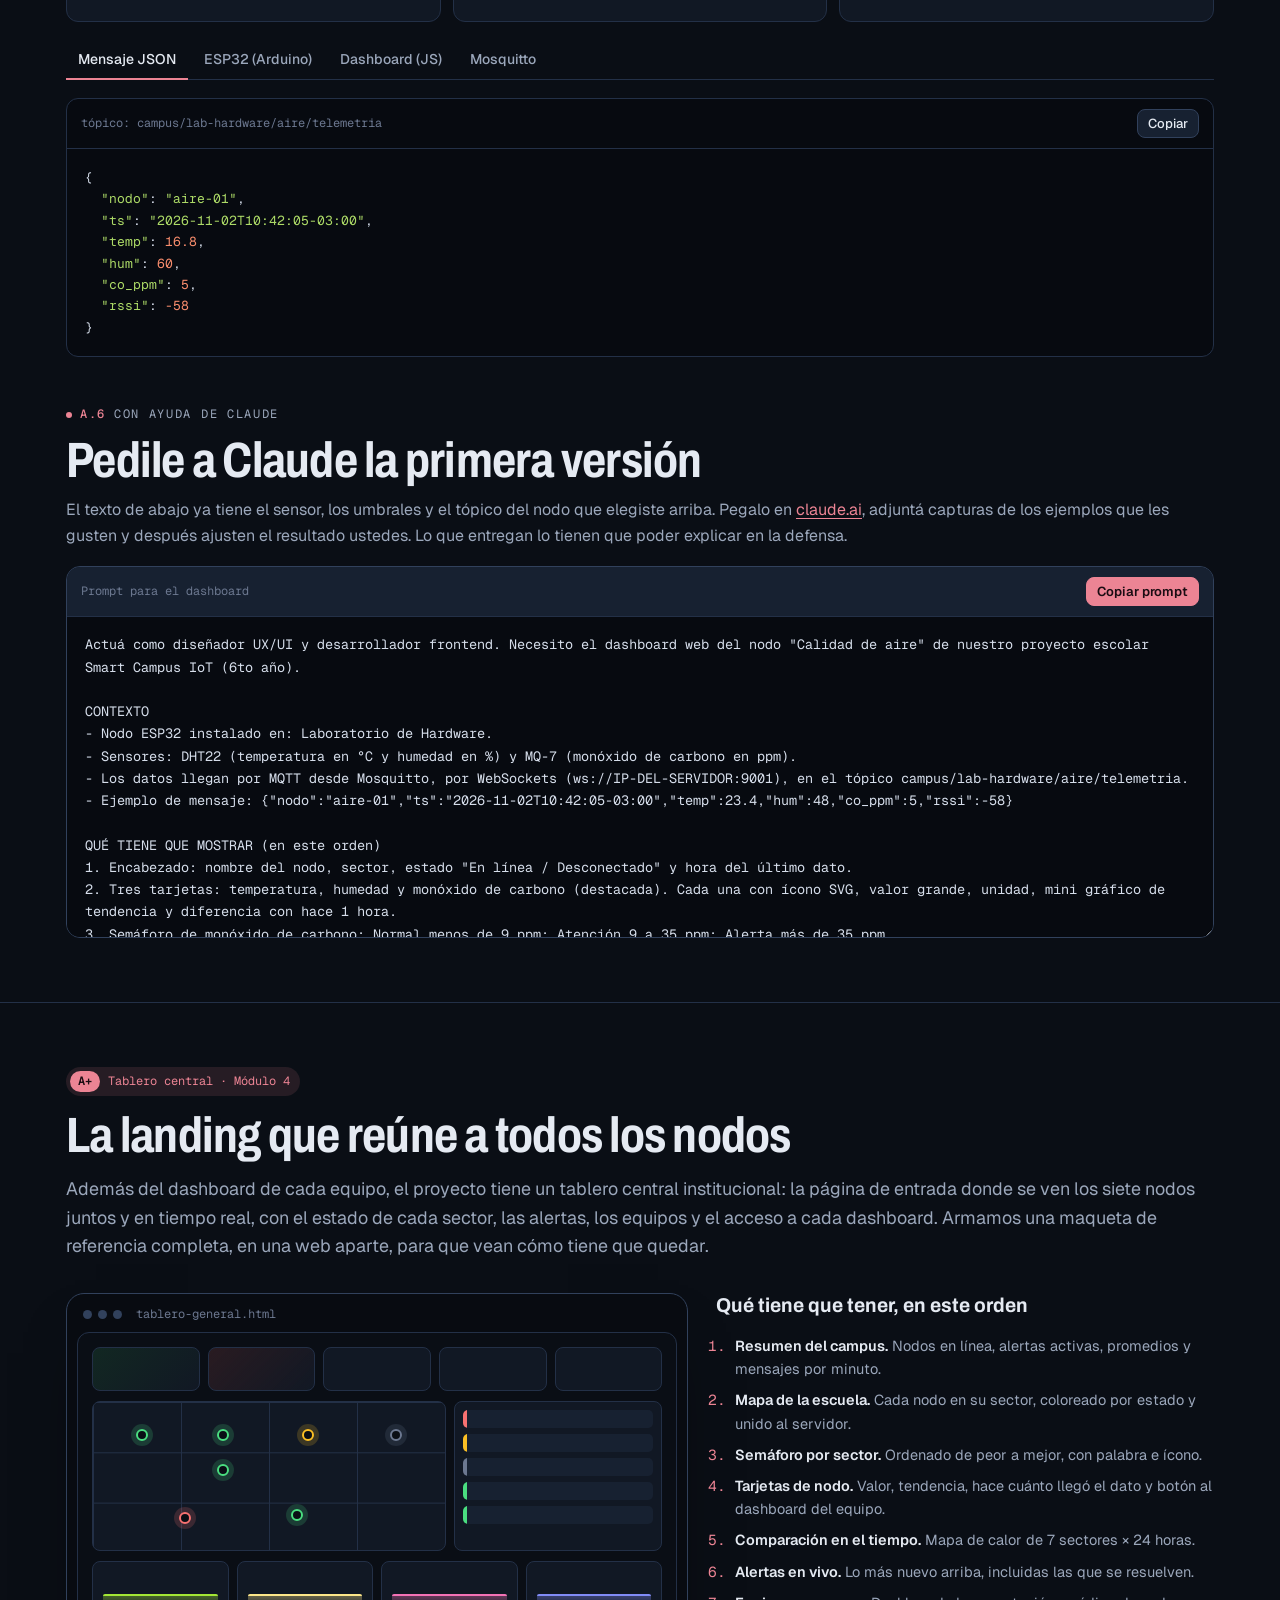
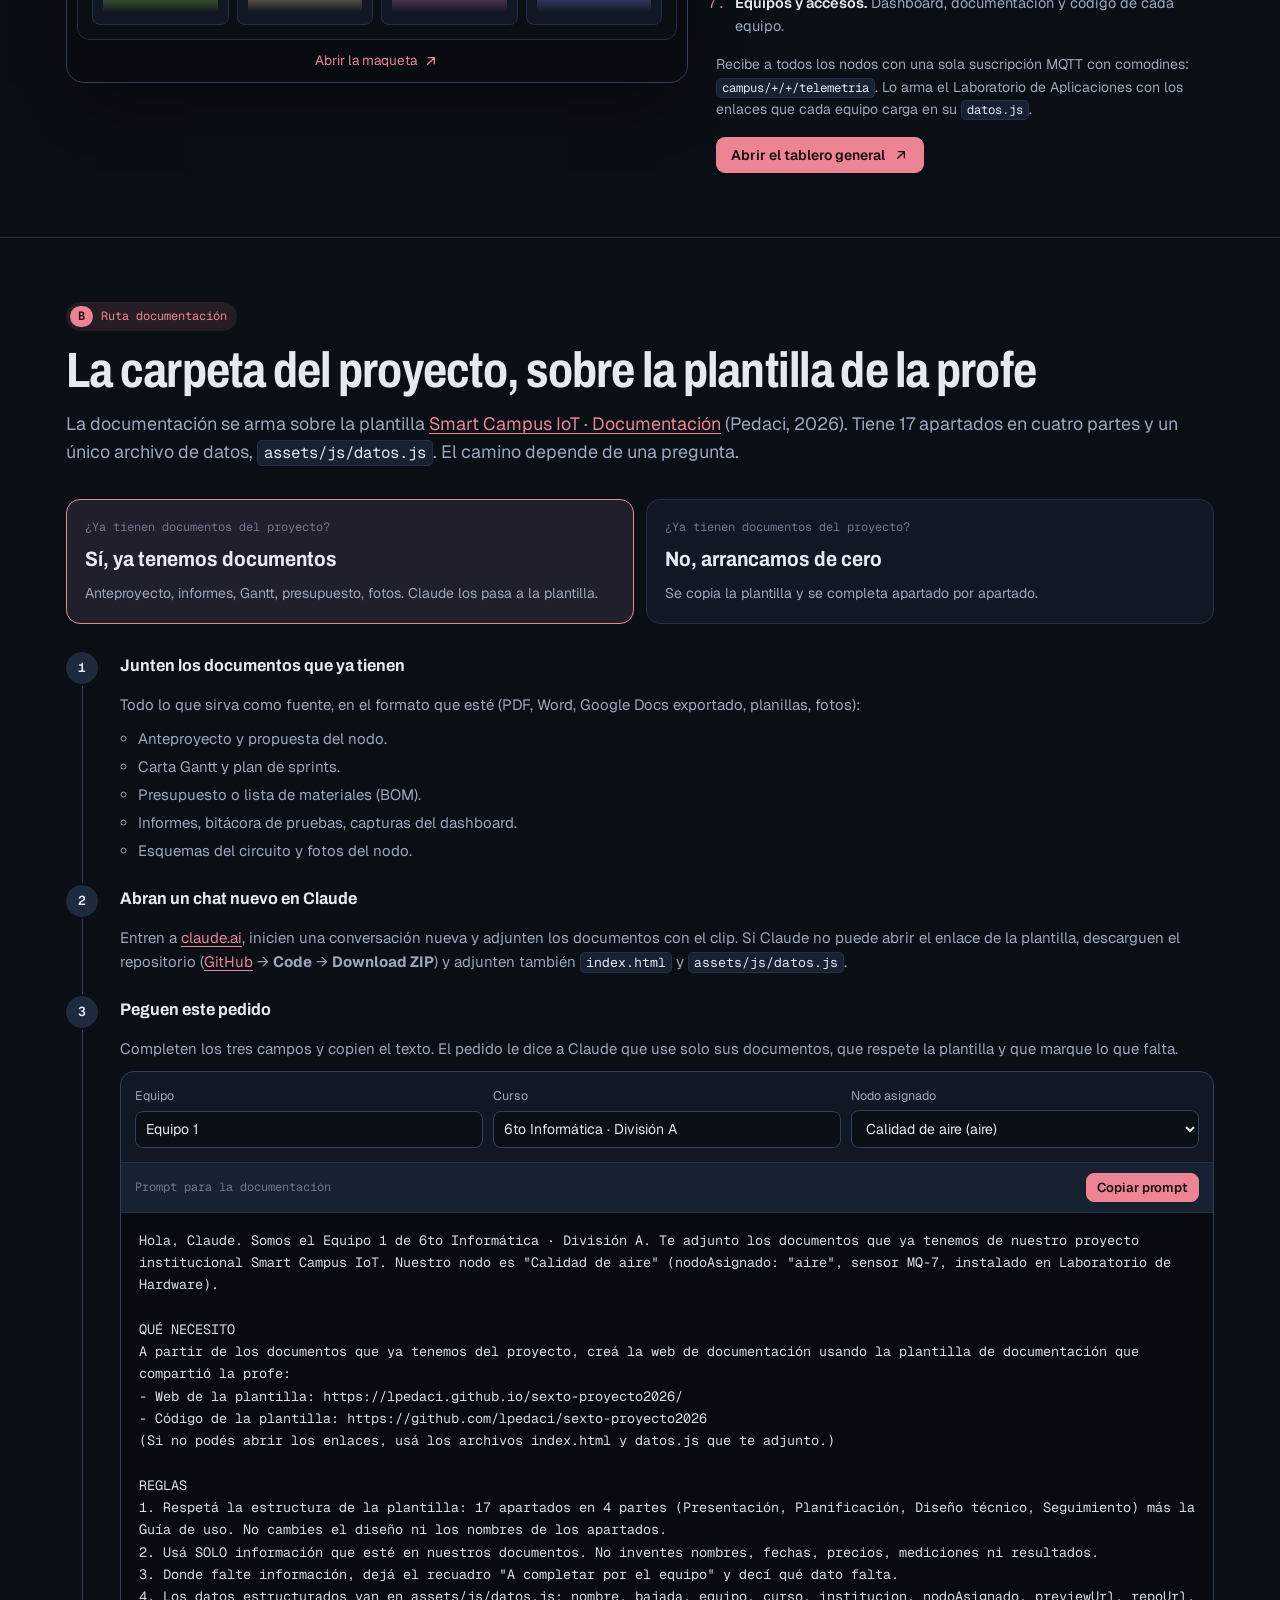
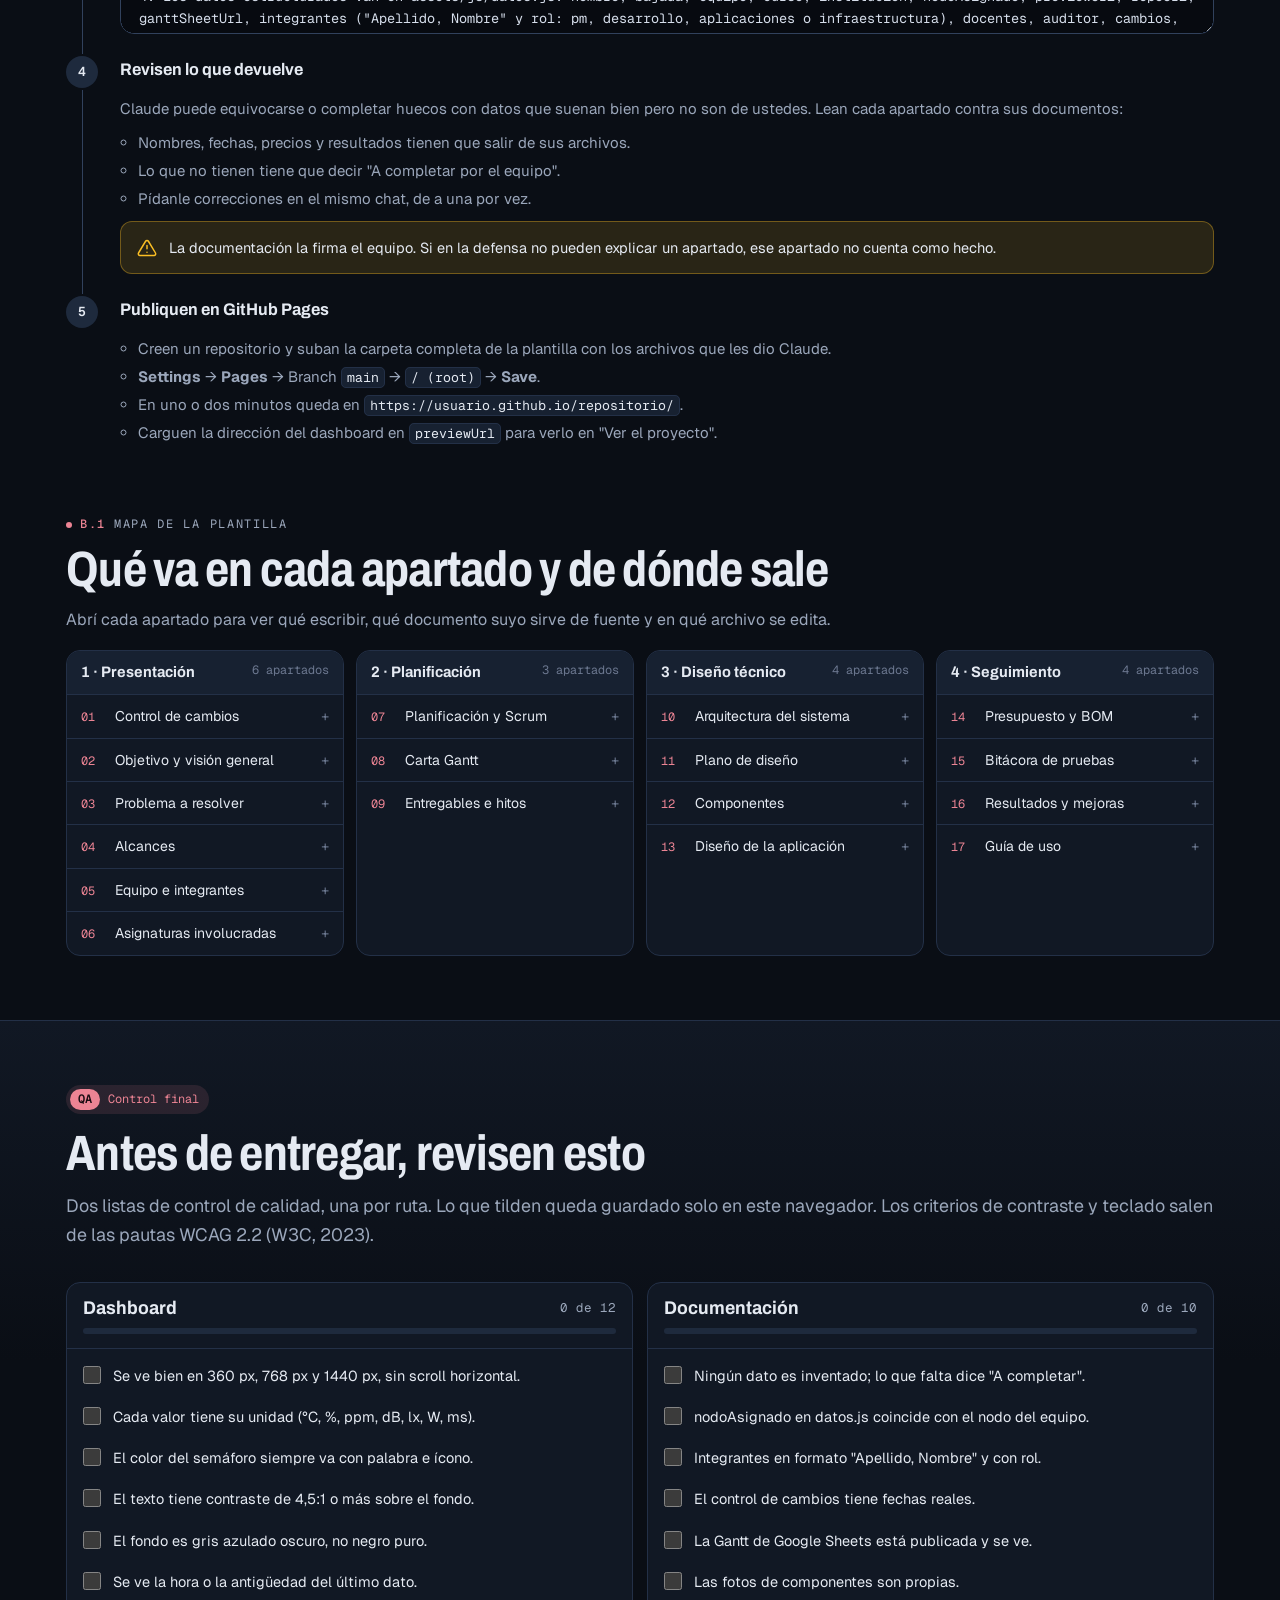
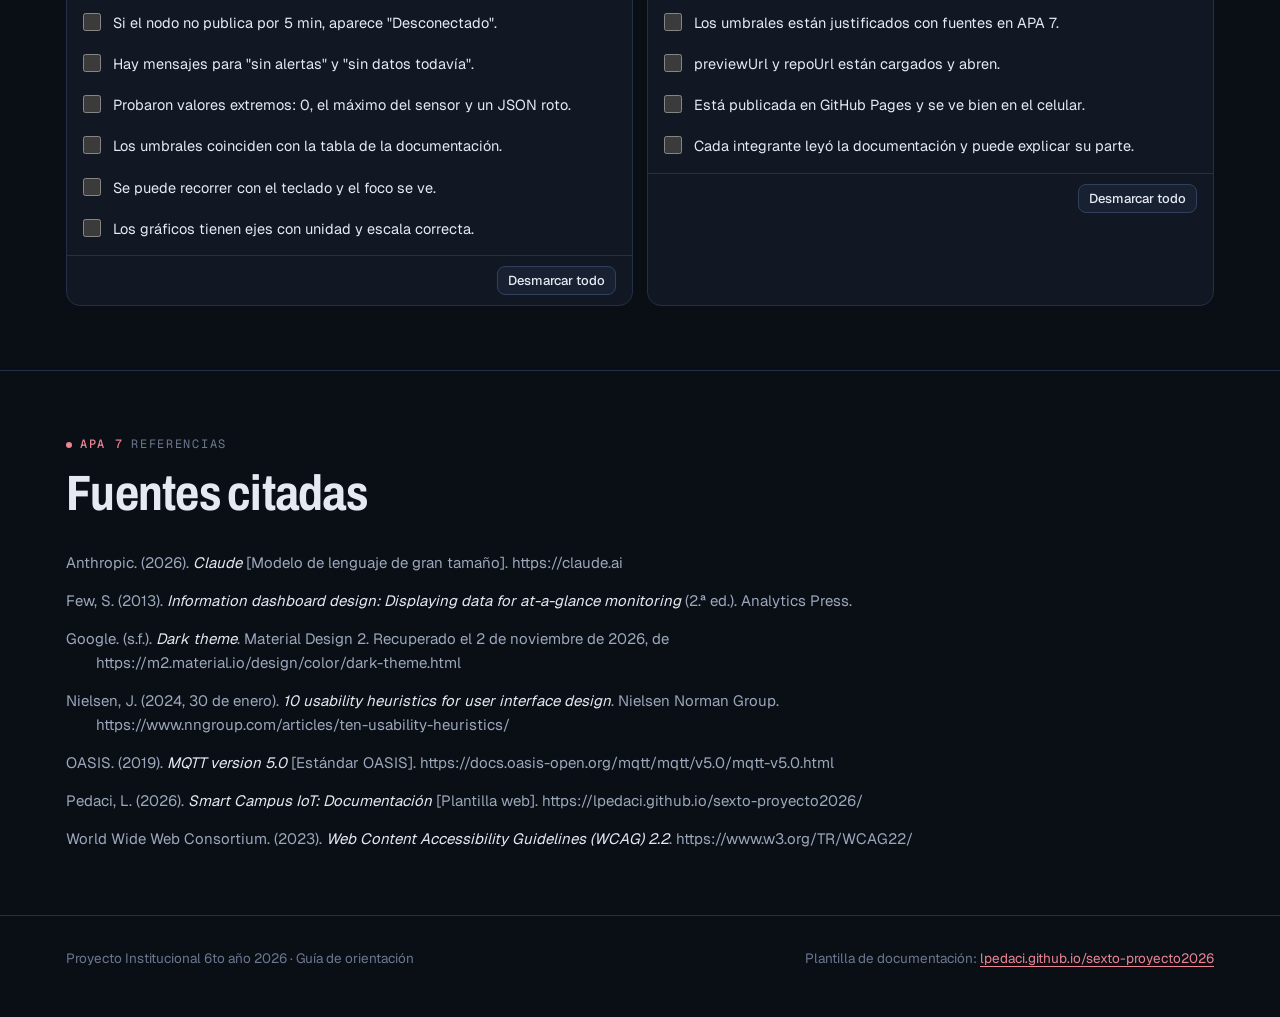
==== commit 9460dfeb: "Reorientar el mapa del campus: servidores arriba a la izquierda, Multi y Aula Taller, Hall central y" ====
--- a/index.html
+++ b/index.html
@@ -975,7 +975,7 @@
       unidad: "lx", icon: "luz", color: "var(--c-luz)", hex: "#fde68a", min: 0, max: 1000, dec: 0, tipo: "rango", u: { n: [300, 750], a: [150, 900] }, grafico: "area",
       nota: "Un aula de clase necesita alrededor de 300 a 500 lx en el plano de trabajo. Luz encendida fuera de horario es un buen caso de alerta.",
       serie: (h, r) => Math.max(0, 140 * Math.sin((h - 6) * Math.PI / 13)) + (enClase(h) ? 330 : 0) + (h === 19 || h === 20 ? 320 : 0) + r() * 25 },
-    ruido: { nombre: "Nivel sonoro", corto: "Ruido (dB)", sensor: "KY-037", lugar: "Pasillo / SUM", sector: "sum", variable: "Nivel sonoro", clave: "db",
+    ruido: { nombre: "Nivel sonoro", corto: "Ruido (dB)", sensor: "KY-037", lugar: "Hall central", sector: "hall-central", variable: "Nivel sonoro", clave: "db",
       unidad: "dB", icon: "ruido", color: "var(--c-ruido)", hex: "#c084fc", min: 30, max: 90, dec: 0, tipo: "max", u: { a: 55, b: 70 }, grafico: "area",
       nota: "El KY-037 estima el nivel: calibrenlo contra un decibelímetro (puede ser una app). Los recreos marcan picos claros.",
       serie: (h, r) => 36 + (enClase(h) ? 14 : 0) + 22 * bump(h, 10, .35) + 20 * bump(h, 12.5, .4) + 18 * bump(h, 15, .35) + r() * 4 },
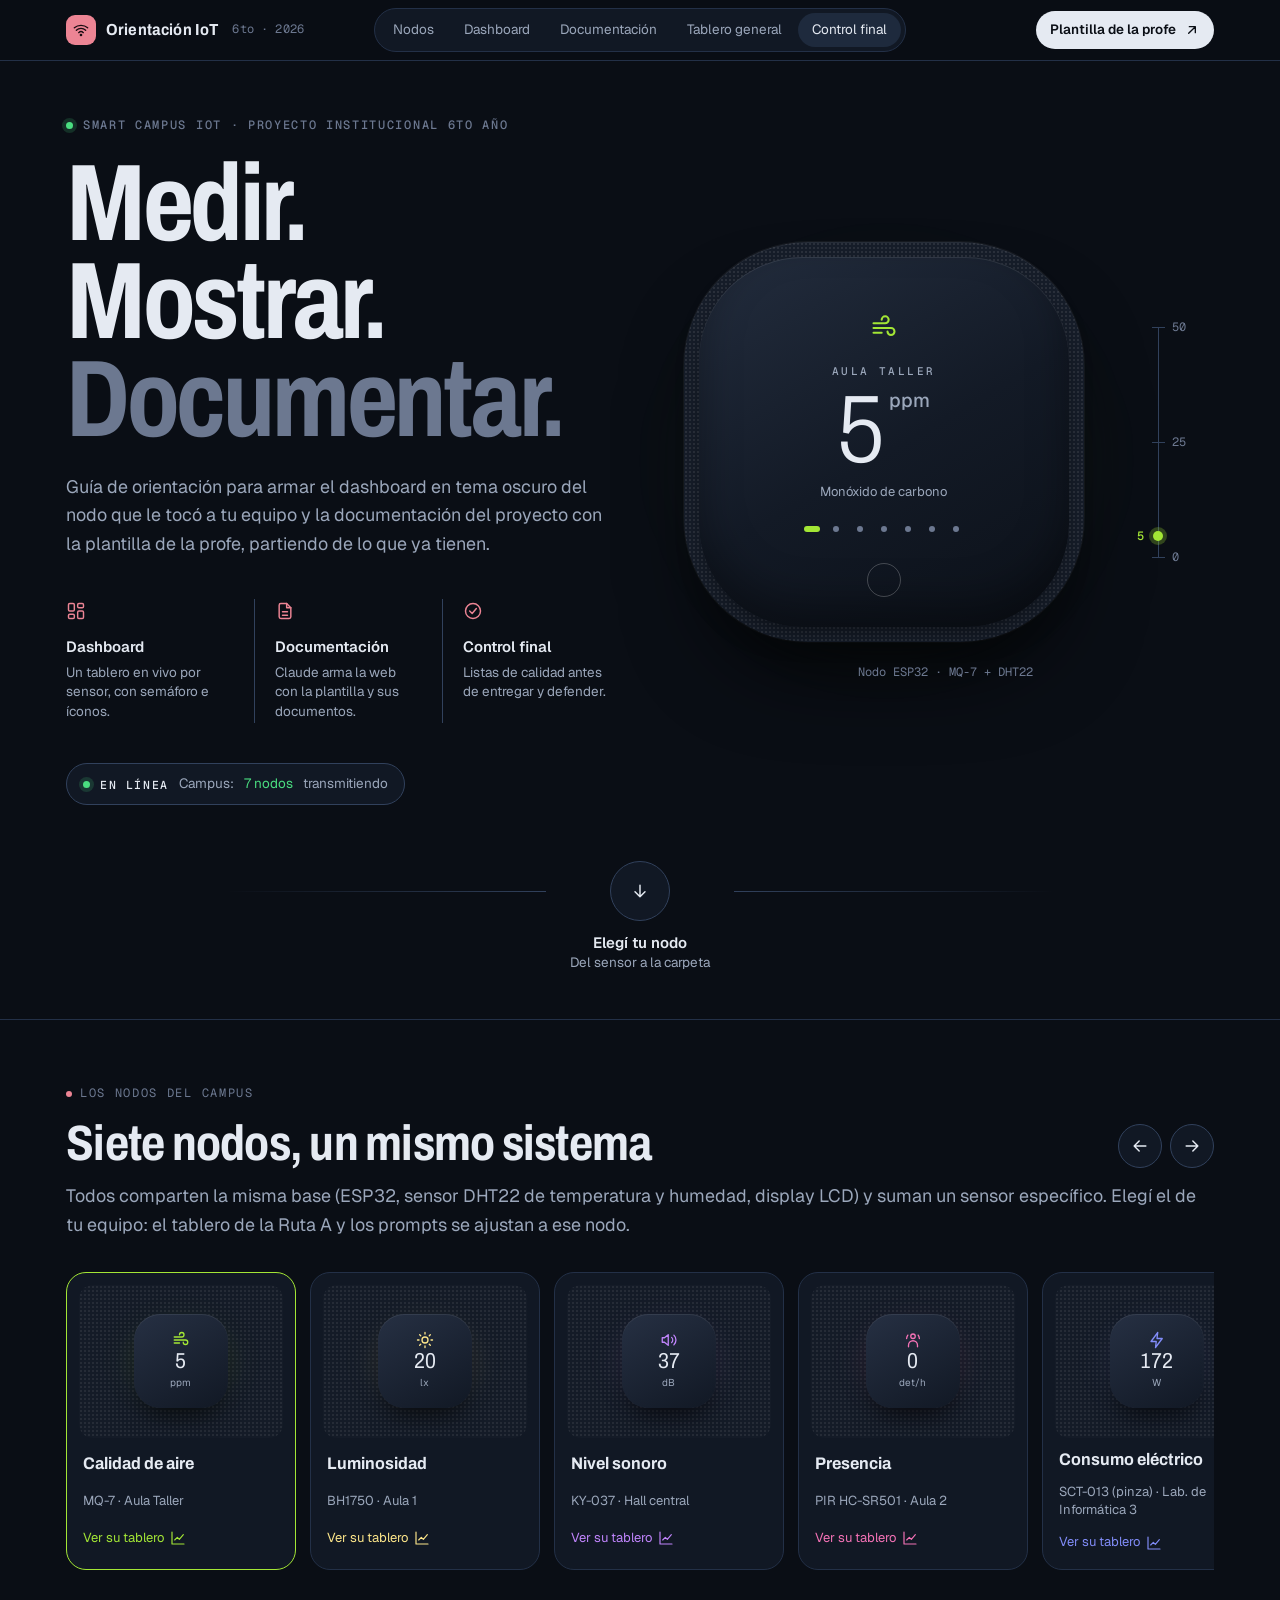
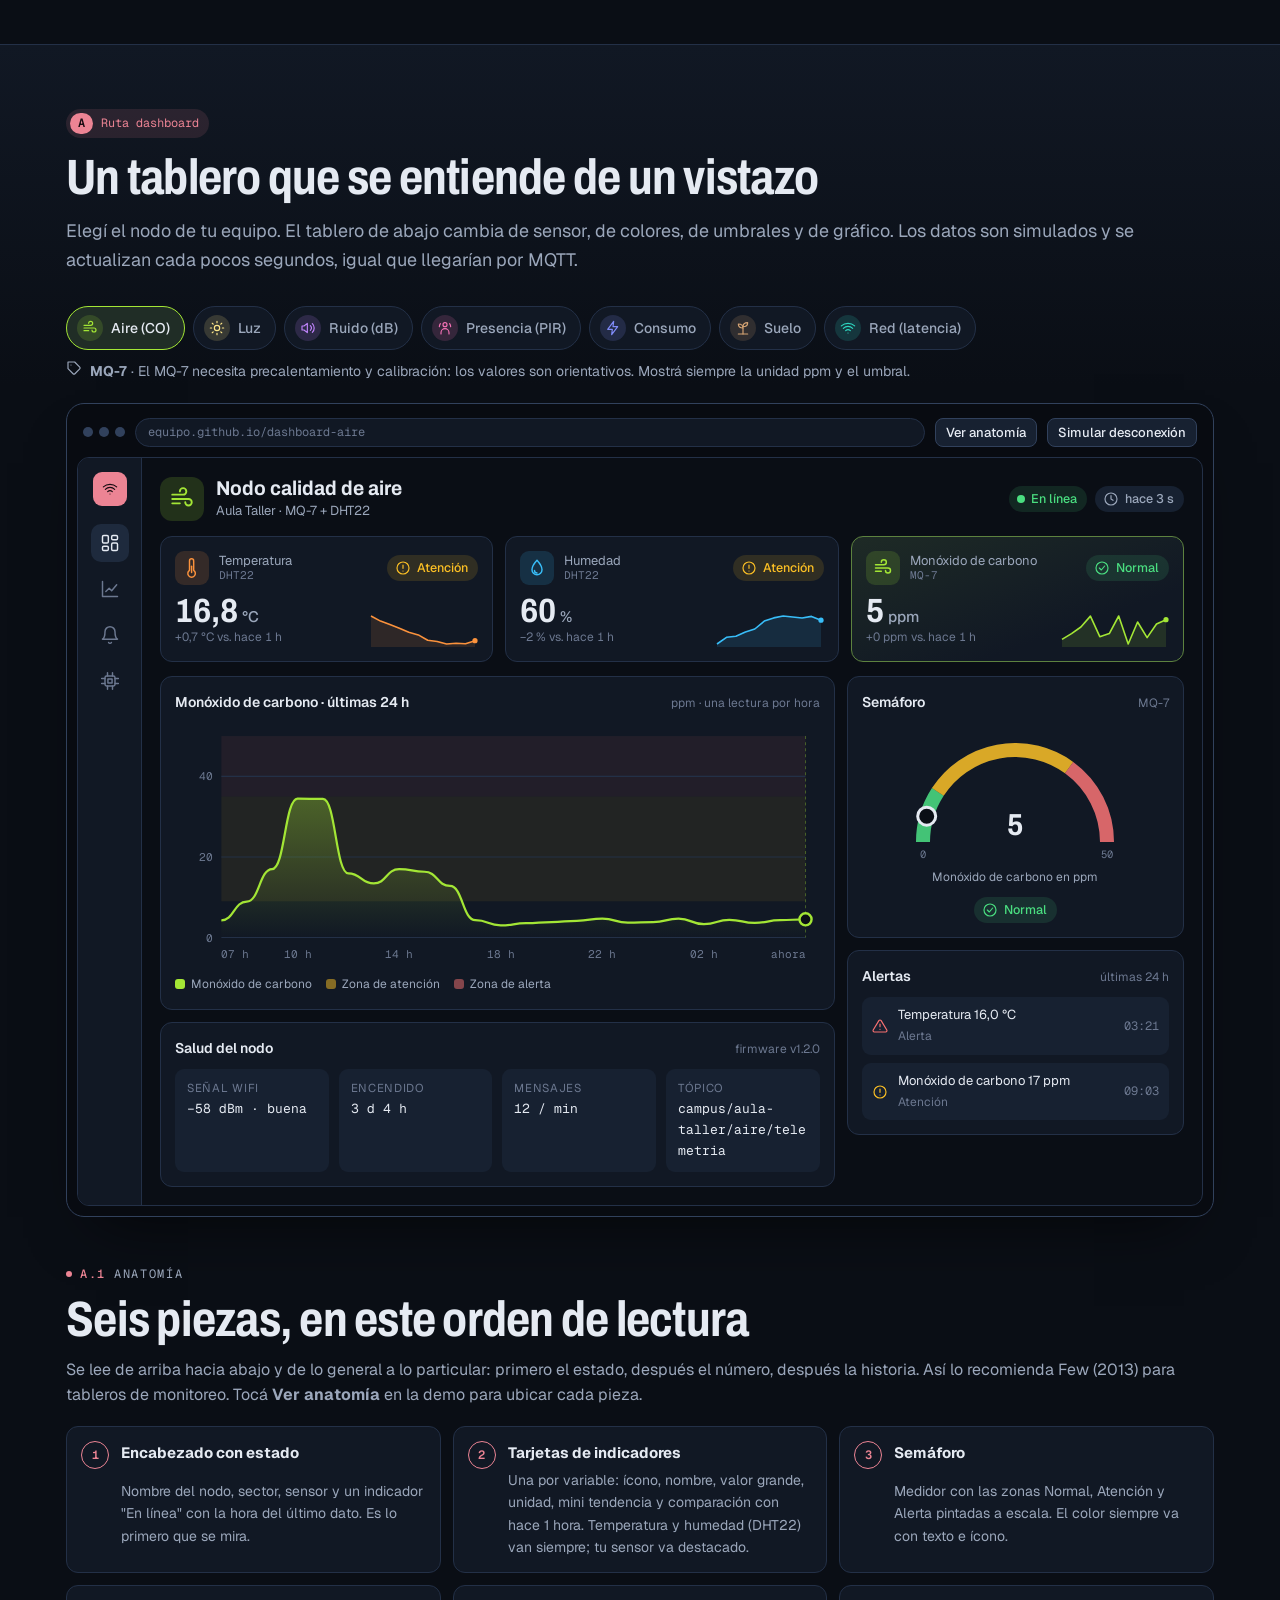
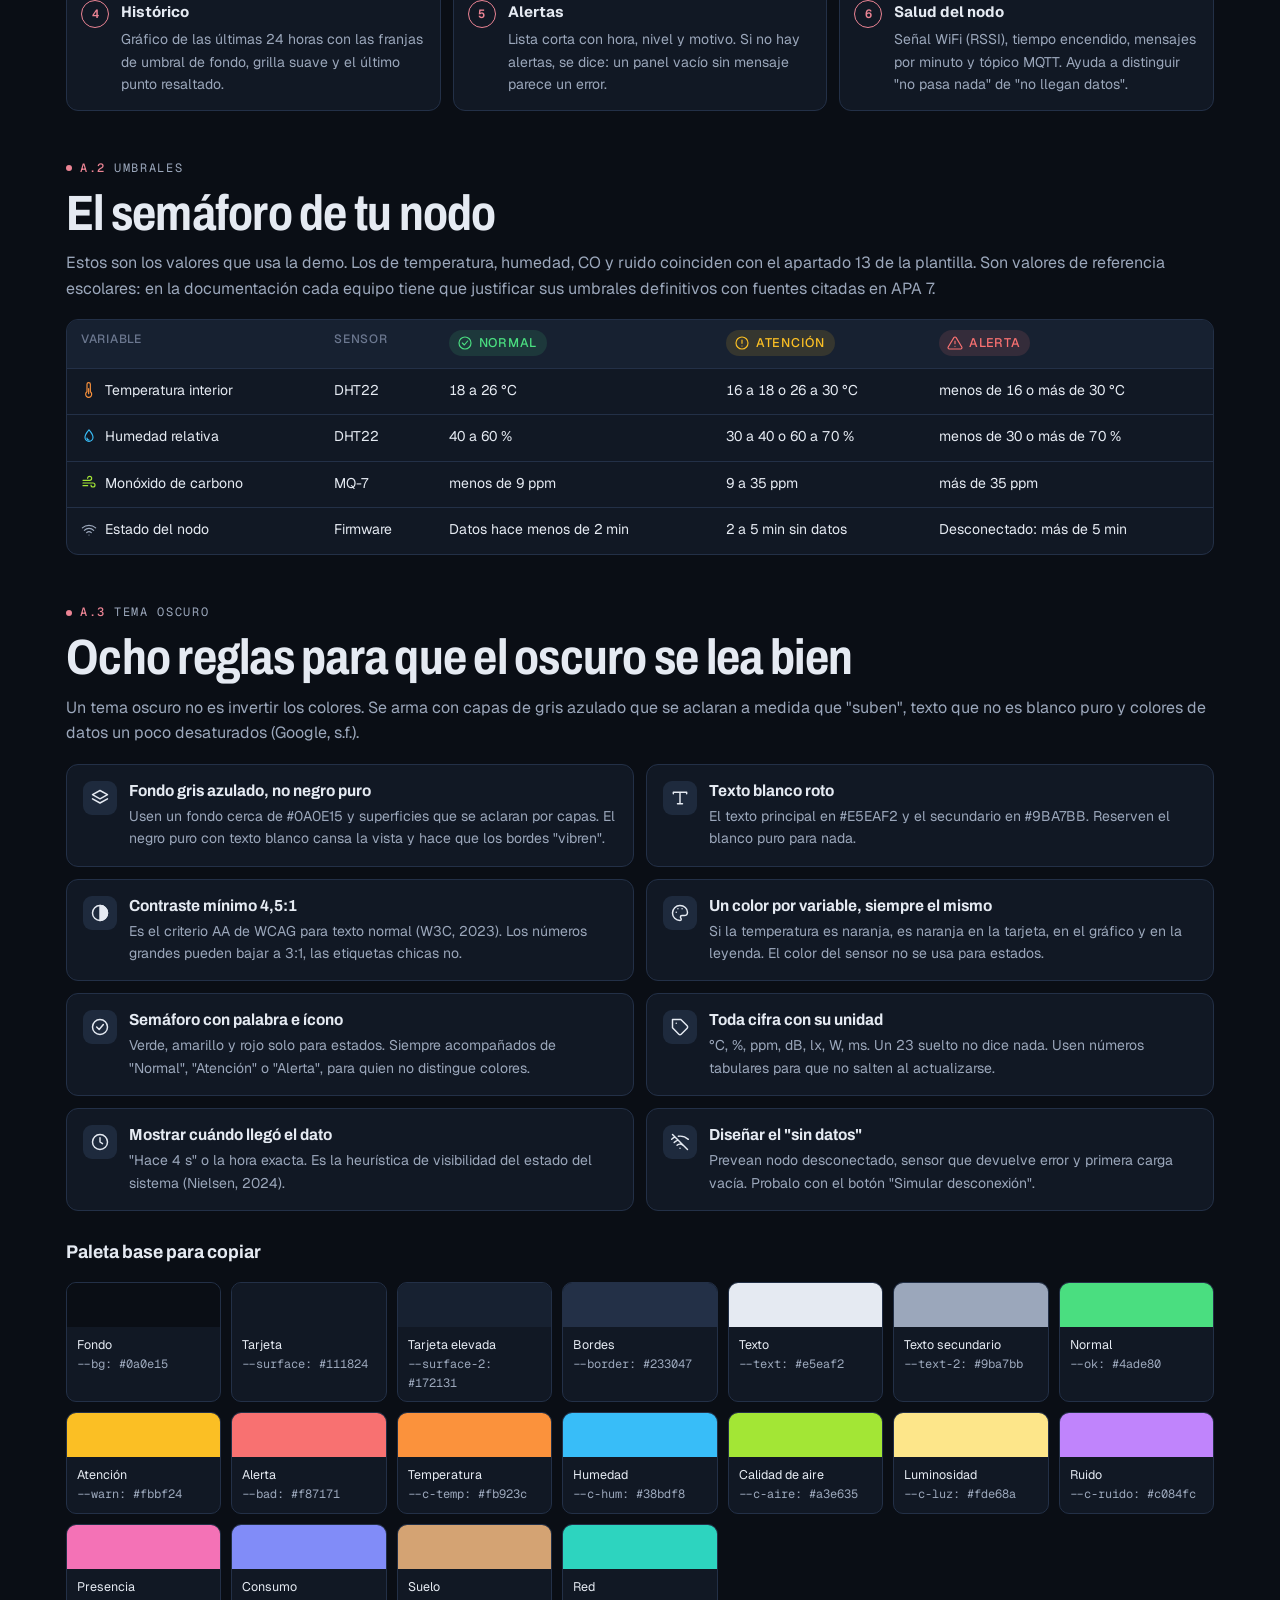
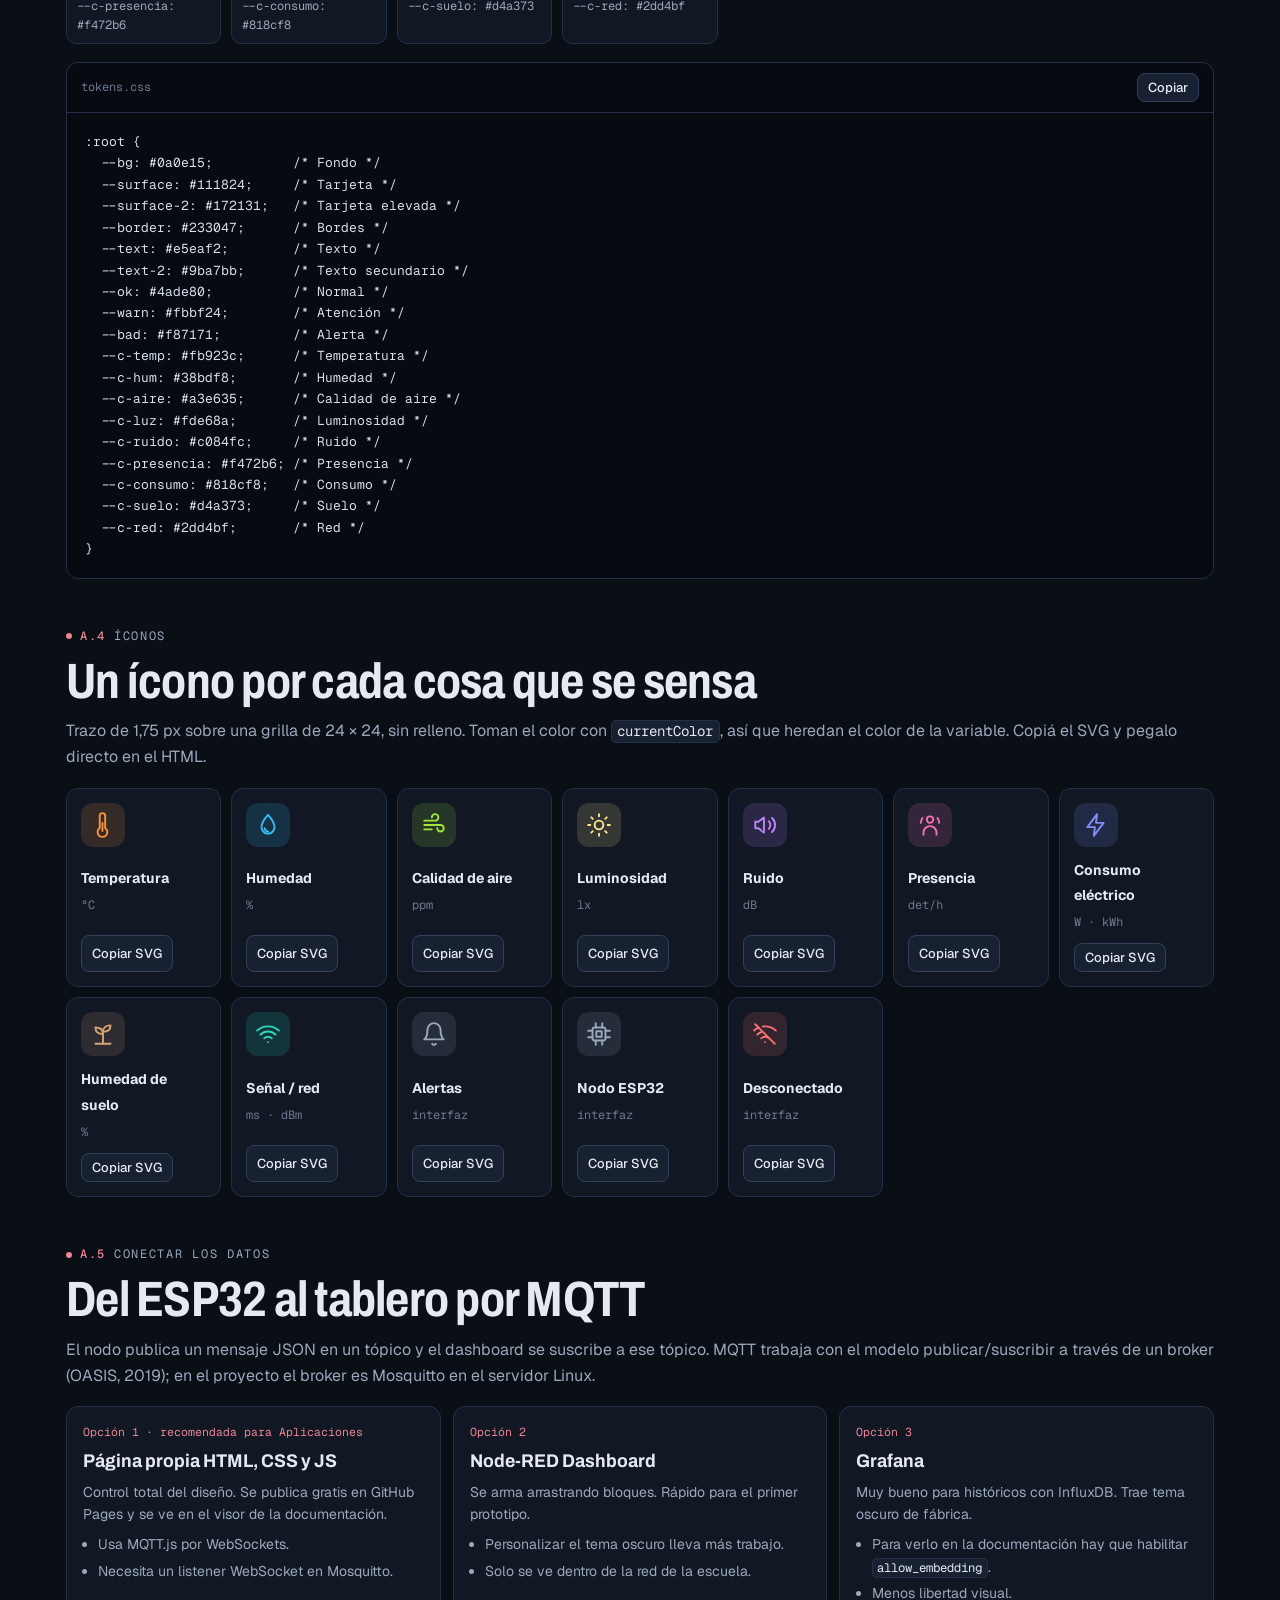
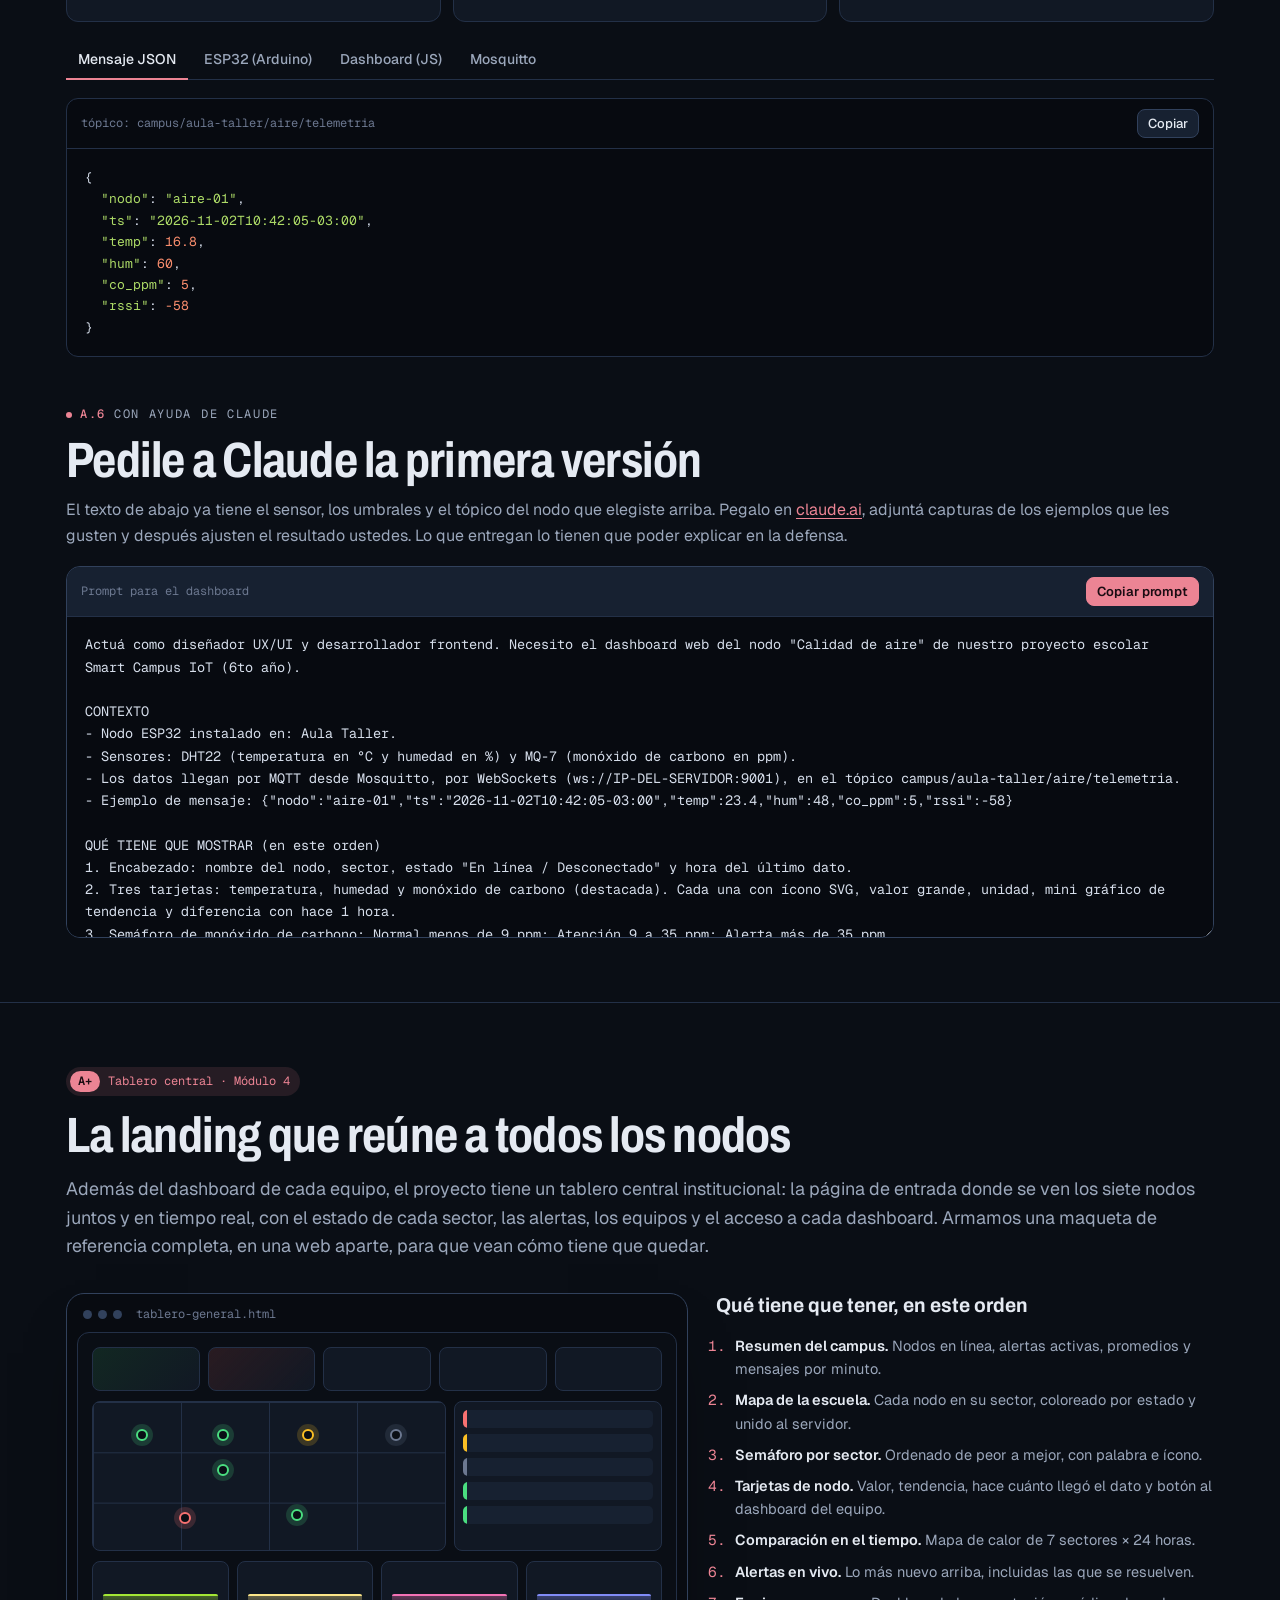
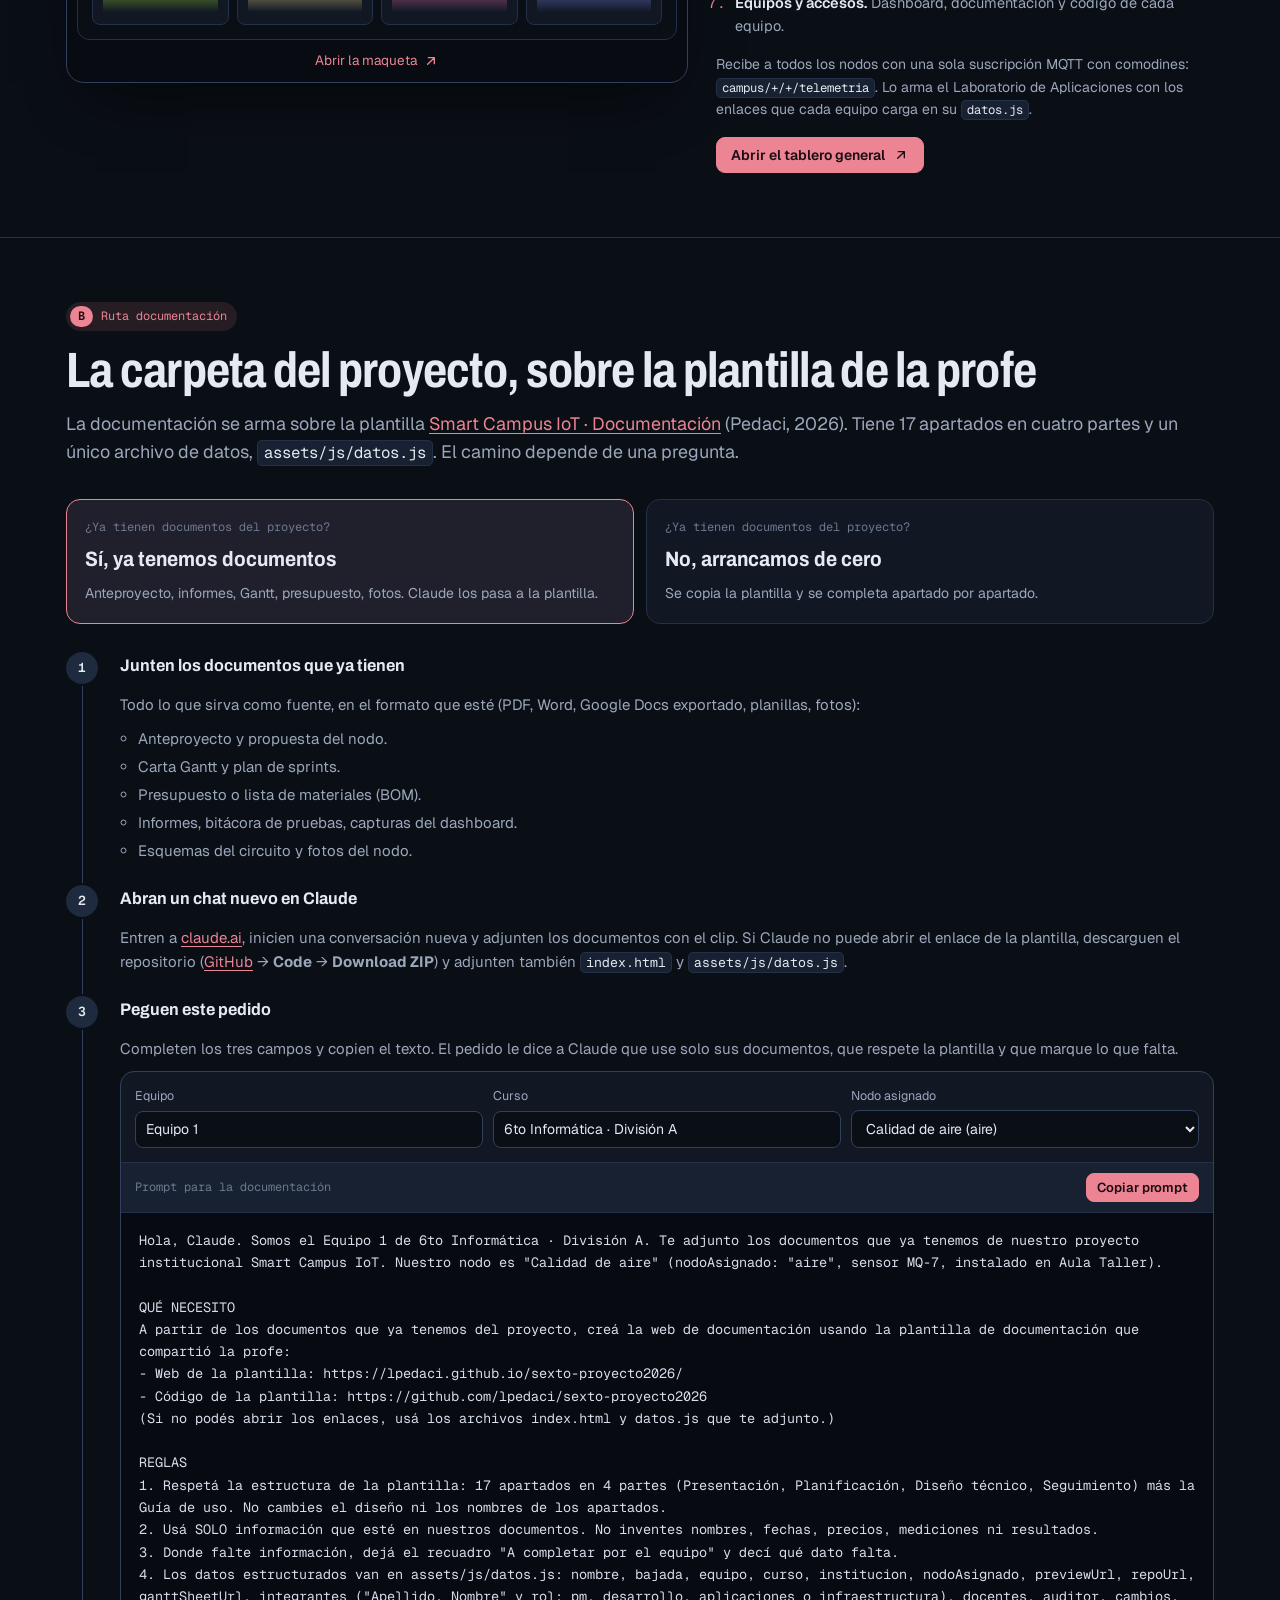
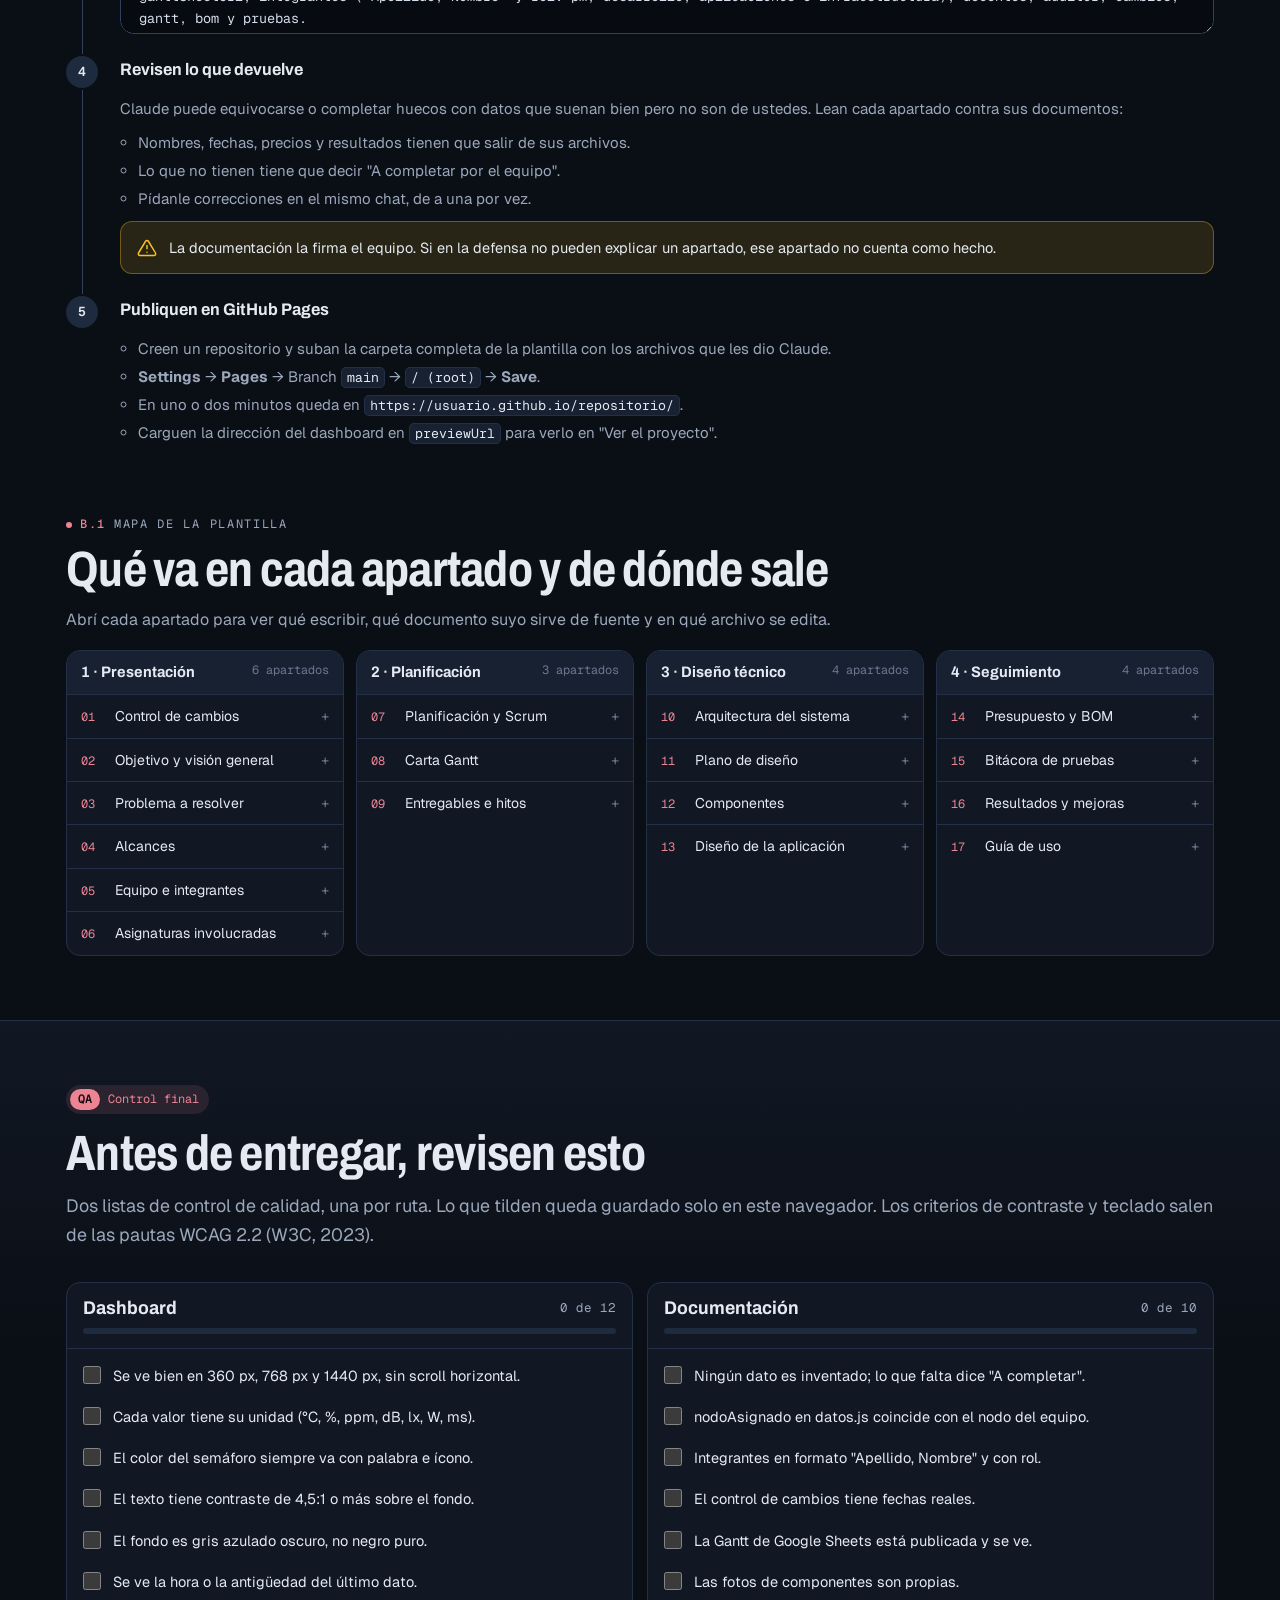
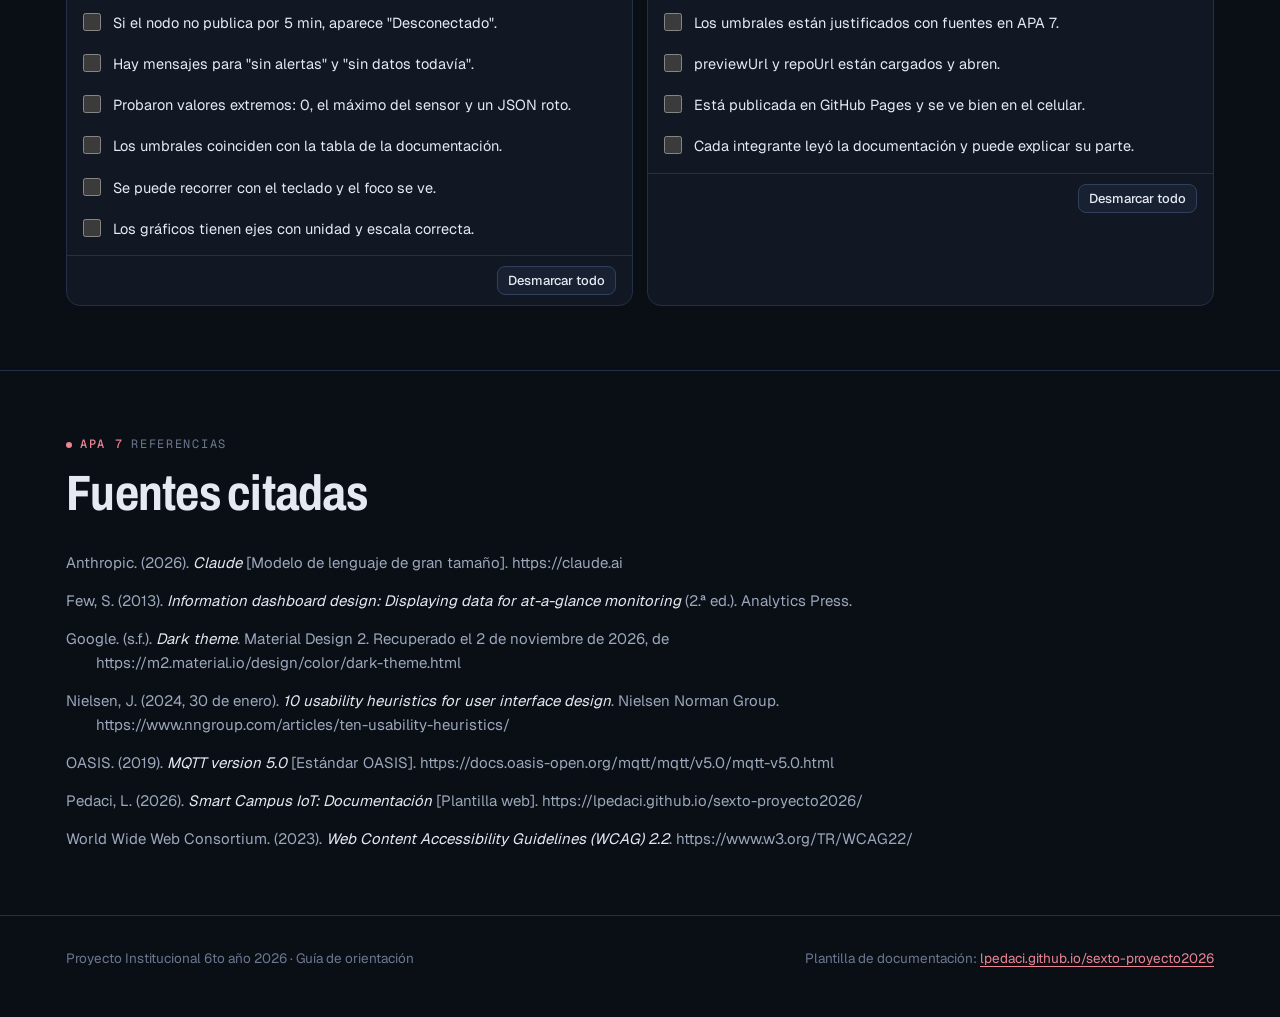
==== commit 22ab76b0: "Mapa en dos plantas: planta baja con Multi, Aula Taller, Hall y aulas centradas; primer piso con lab" ====
--- a/index.html
+++ b/index.html
@@ -967,7 +967,7 @@
   };
 
   const NODOS = {
-    aire: { nombre: "Calidad de aire", corto: "Aire (CO)", sensor: "MQ-7", lugar: "Laboratorio de Hardware", sector: "lab-hardware", variable: "Monóxido de carbono", clave: "co_ppm",
+    aire: { nombre: "Calidad de aire", corto: "Aire (CO)", sensor: "MQ-7", lugar: "Aula Taller", sector: "aula-taller", variable: "Monóxido de carbono", clave: "co_ppm",
       unidad: "ppm", icon: "aire", color: "var(--c-aire)", hex: "#a3e635", min: 0, max: 50, dec: 0, tipo: "max", u: { a: 9, b: 35 }, grafico: "area",
       nota: "El MQ-7 necesita precalentamiento y calibración: los valores son orientativos. Mostrá siempre la unidad ppm y el umbral.",
       serie: (h, r) => 3 + (enClase(h) ? 5 : 0) + 30 * bump(h, 10.5, .9) + 9 * bump(h, 14.5, 1) + r() * 2 },
@@ -983,7 +983,7 @@
       unidad: "det/h", icon: "presencia", color: "var(--c-presencia)", hex: "#f472b6", min: 0, max: 60, dec: 0, tipo: "presencia", grafico: "barras",
       nota: "El PIR no identifica personas: solo detecta movimiento. Mostrá Ocupada o Libre en palabras y alertá si hay movimiento fuera de horario.",
       serie: (h, r) => enClase(h) ? 22 + r() * 22 : (h === 21 ? 4 : 0) },
-    consumo: { nombre: "Consumo eléctrico", corto: "Consumo", sensor: "SCT-013 (pinza)", lugar: "Sala de Informática", sector: "sala-info", variable: "Potencia", clave: "w",
+    consumo: { nombre: "Consumo eléctrico", corto: "Consumo", sensor: "SCT-013 (pinza)", lugar: "Lab. de Informática 3", sector: "lab-info-3", variable: "Potencia", clave: "w",
       unidad: "W", icon: "consumo", color: "var(--c-consumo)", hex: "#818cf8", min: 0, max: 3000, dec: 0, tipo: "max", u: { a: 1500, b: 2500 }, grafico: "area",
       nota: "Usen pinza no invasiva y nunca intervengan la instalación de 220 V. Además de la potencia, muestren la energía del día en kWh.",
       serie: (h, r) => 160 + (enClase(h) ? 1100 + r() * 300 : r() * 40) + 1250 * bump(h, 14, .5) },
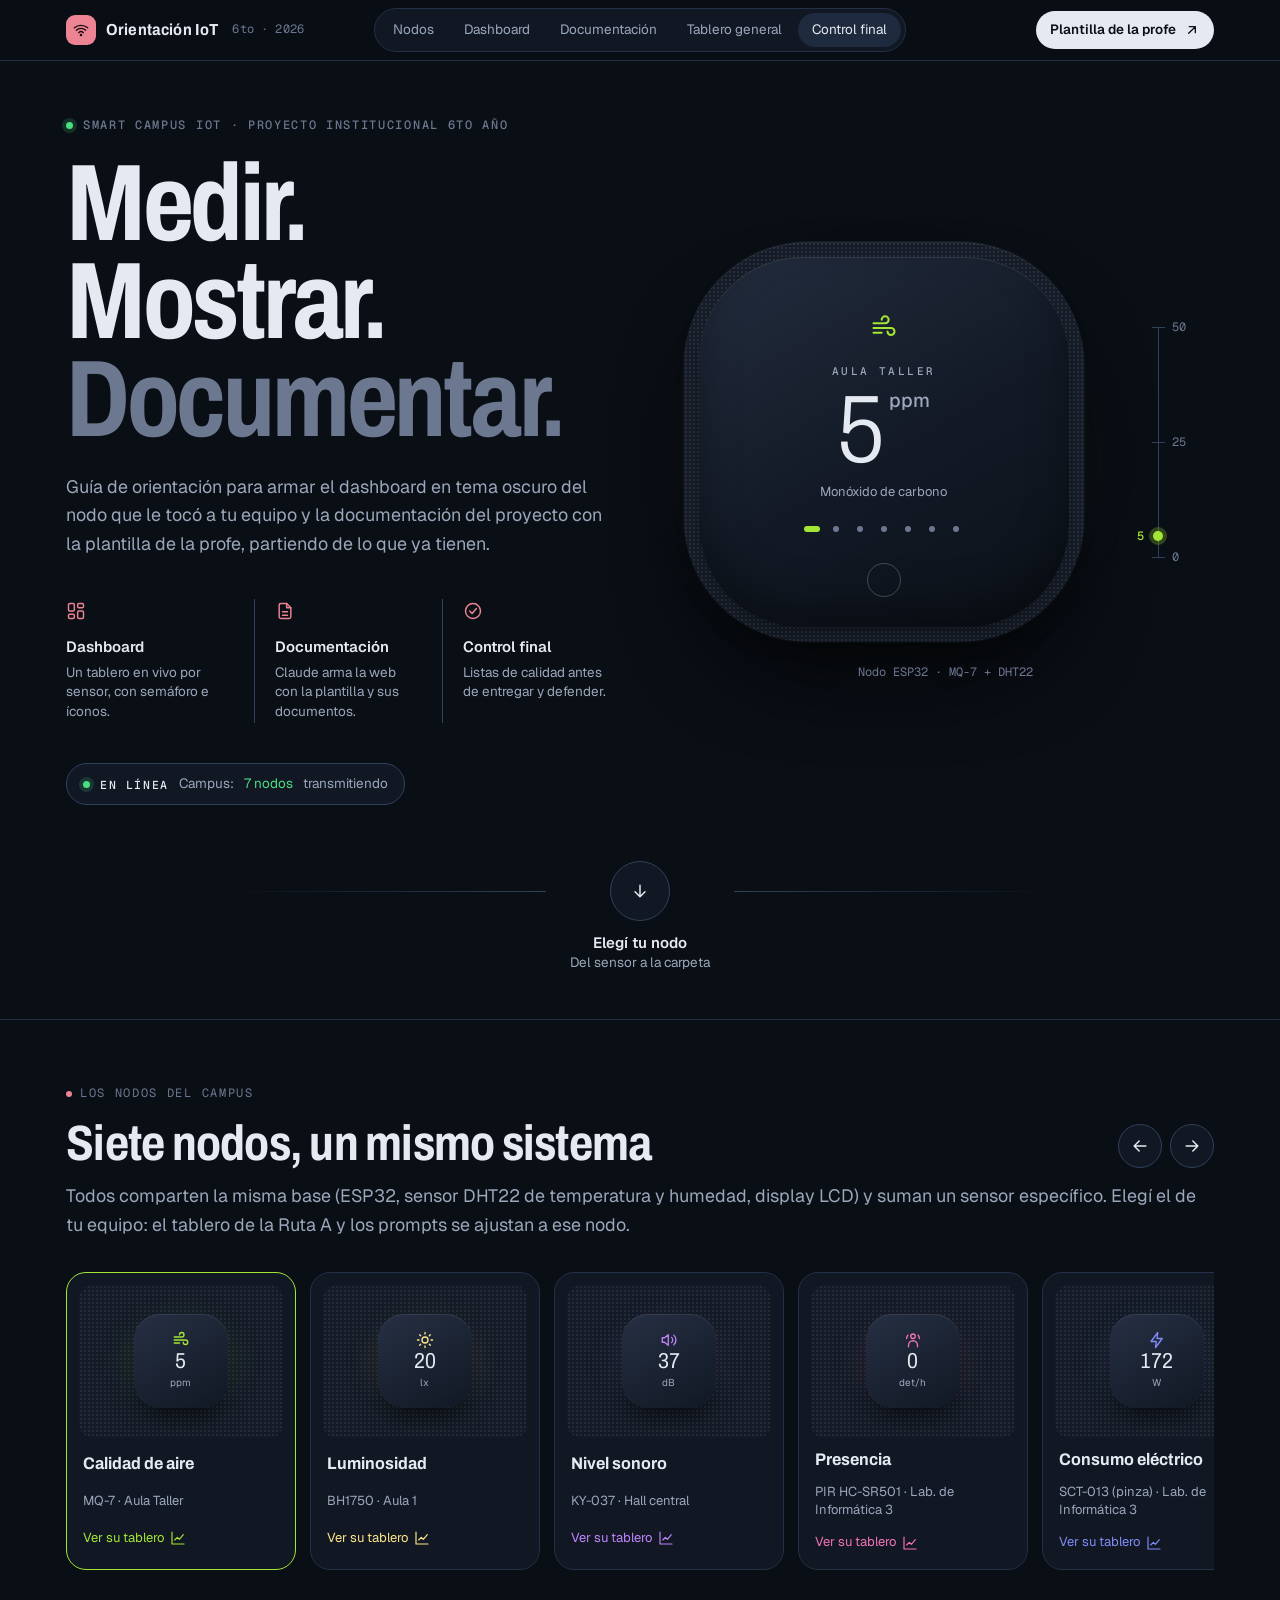
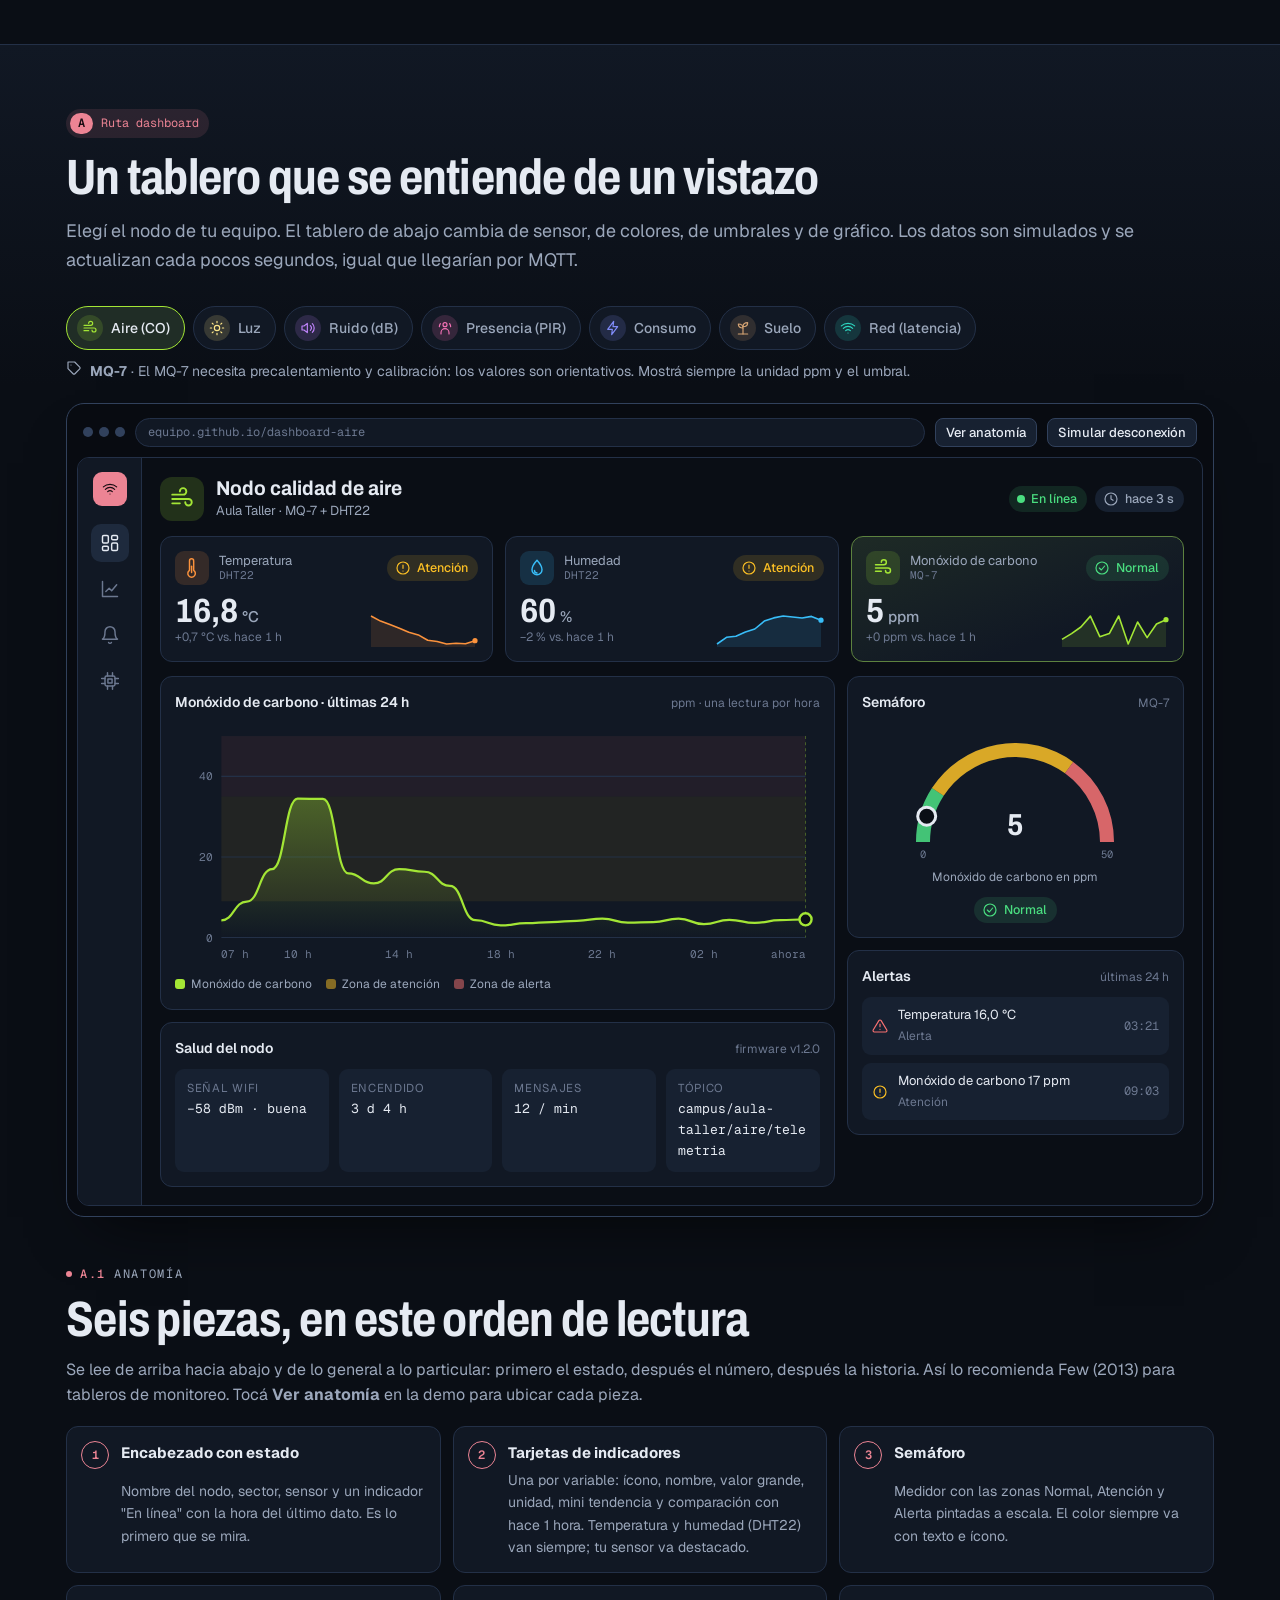
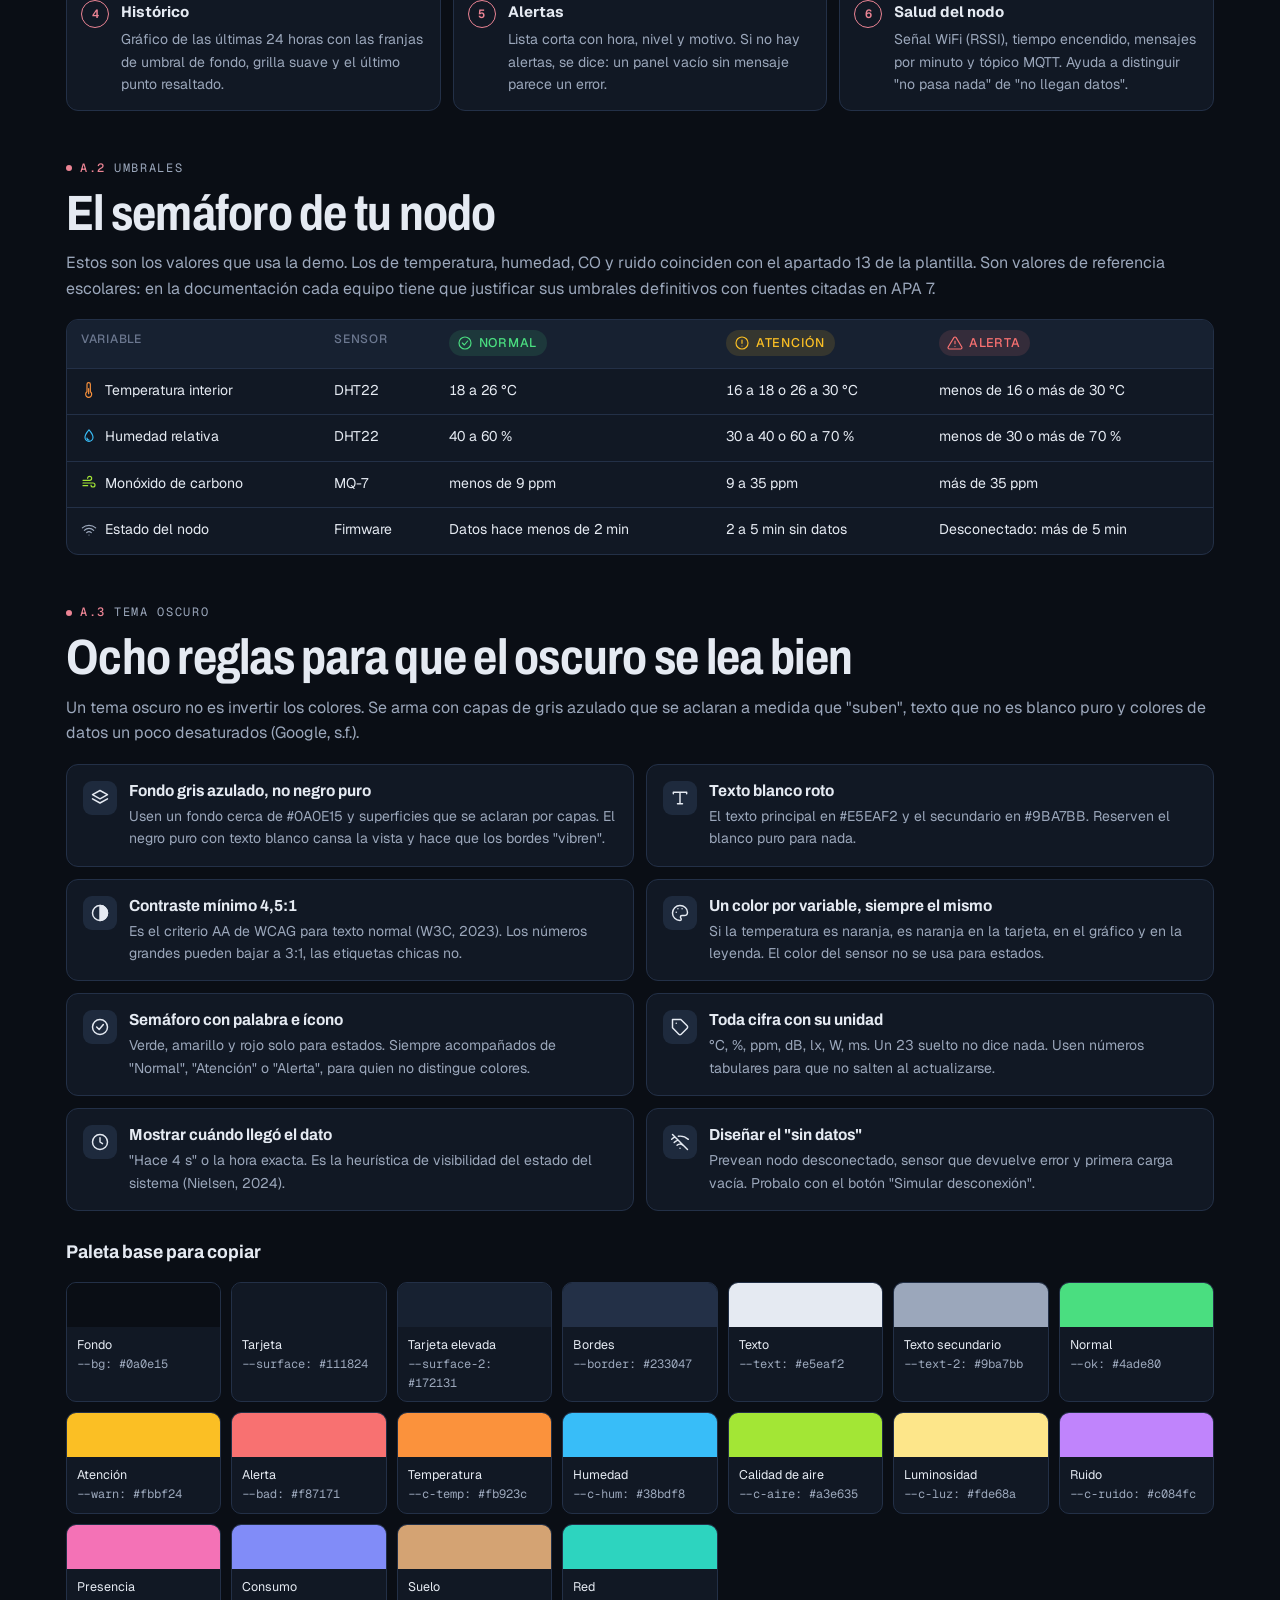
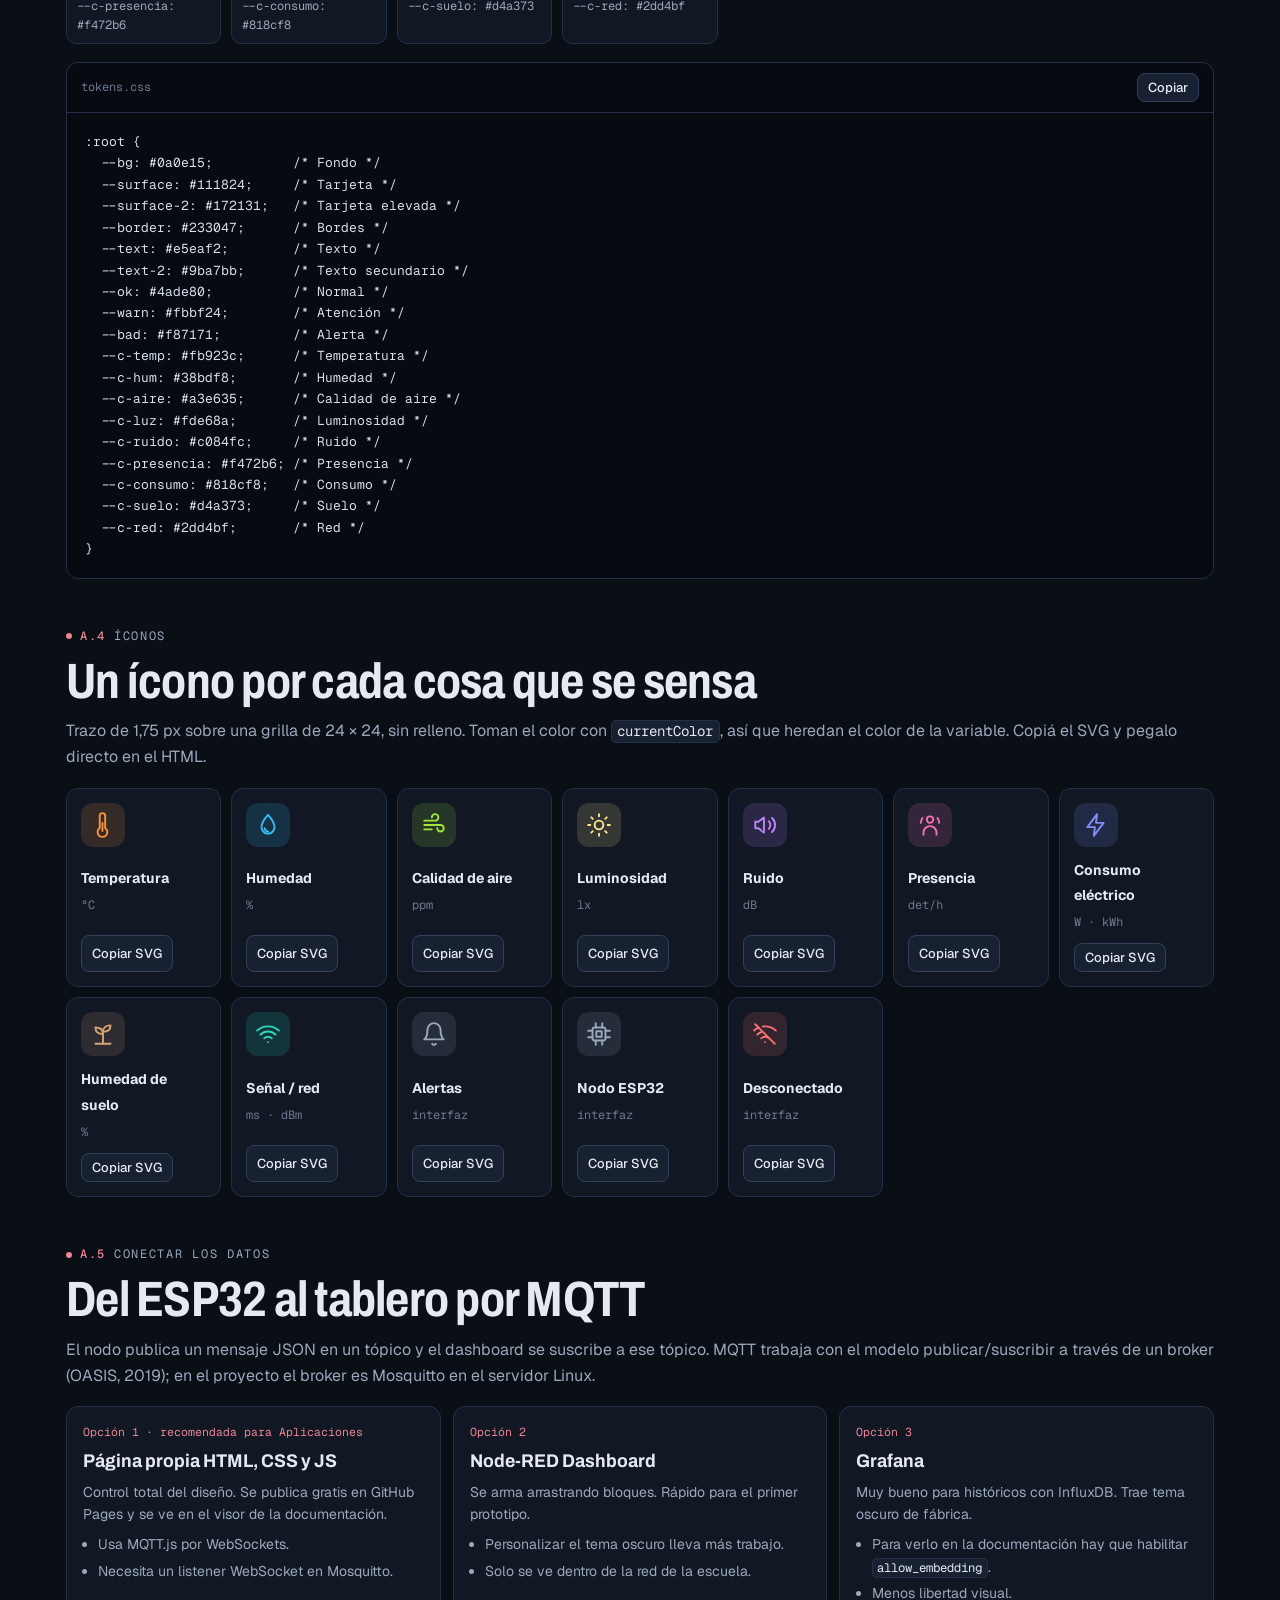
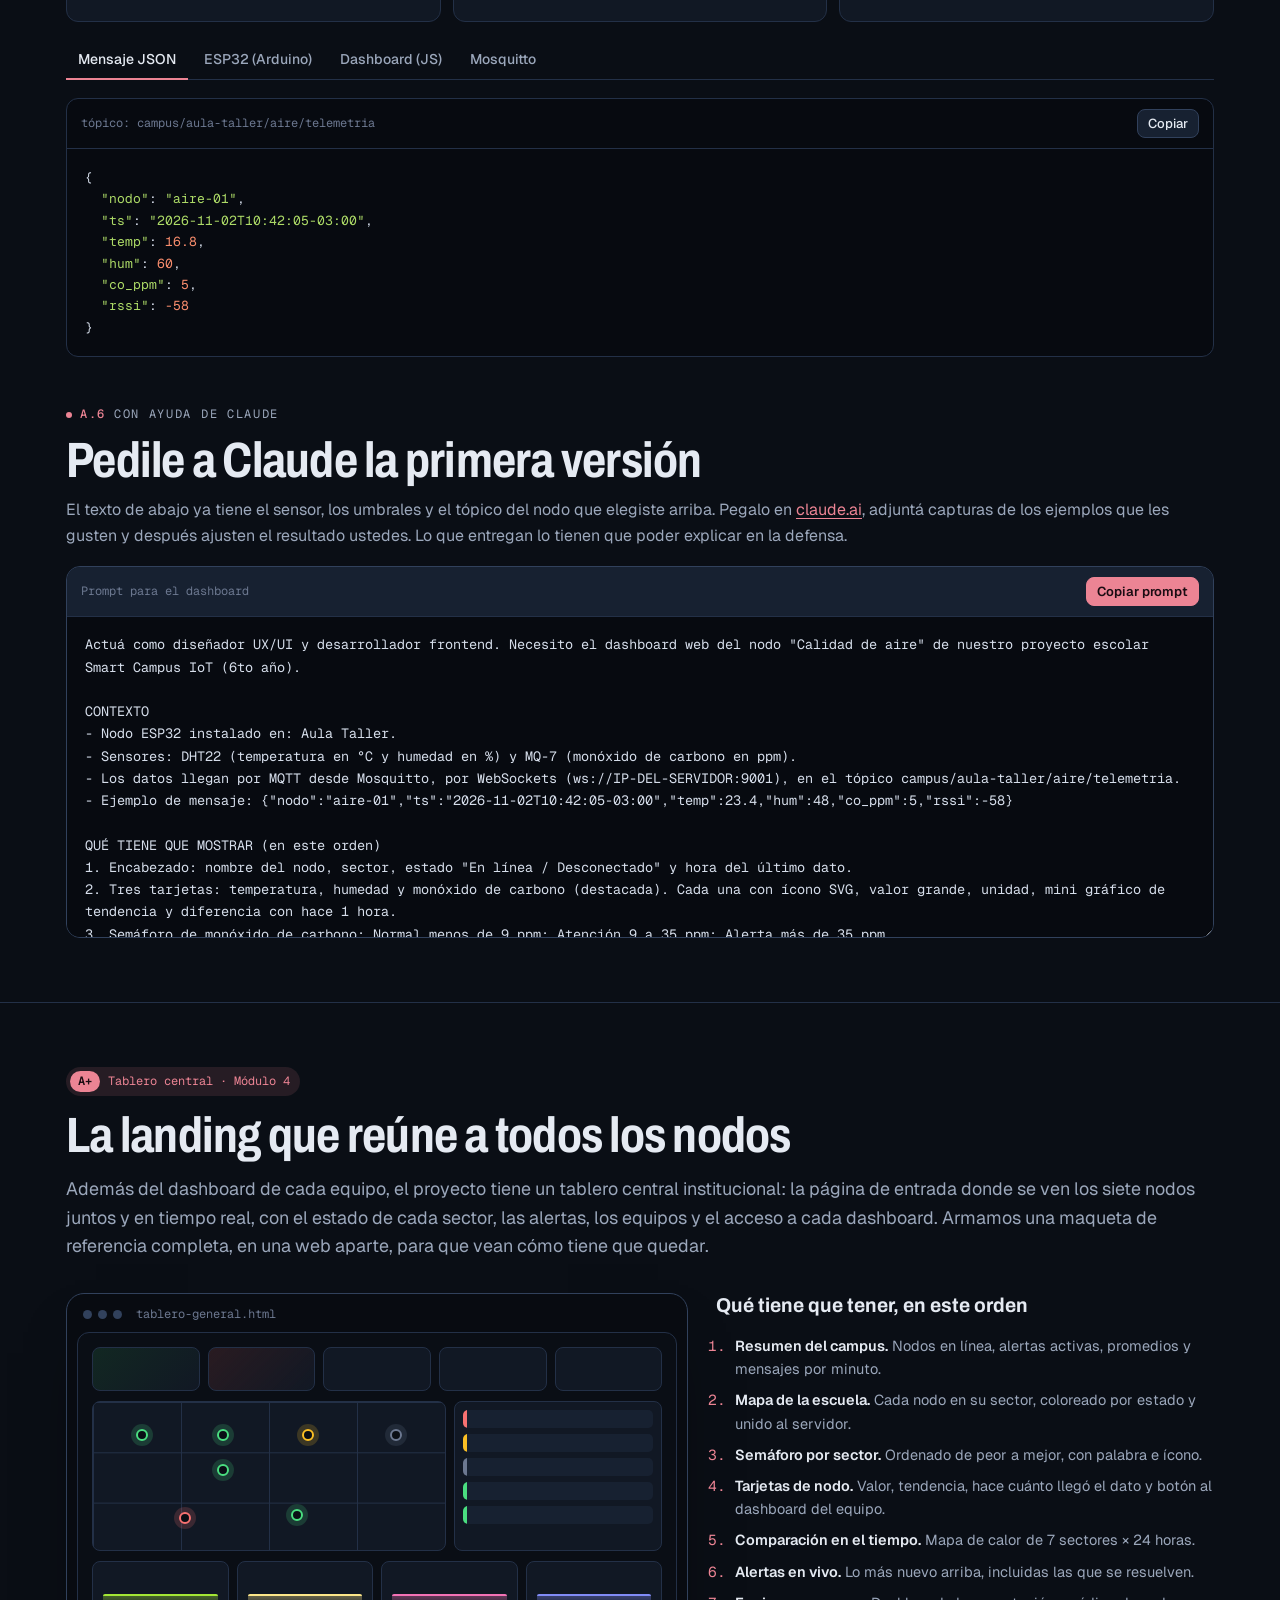
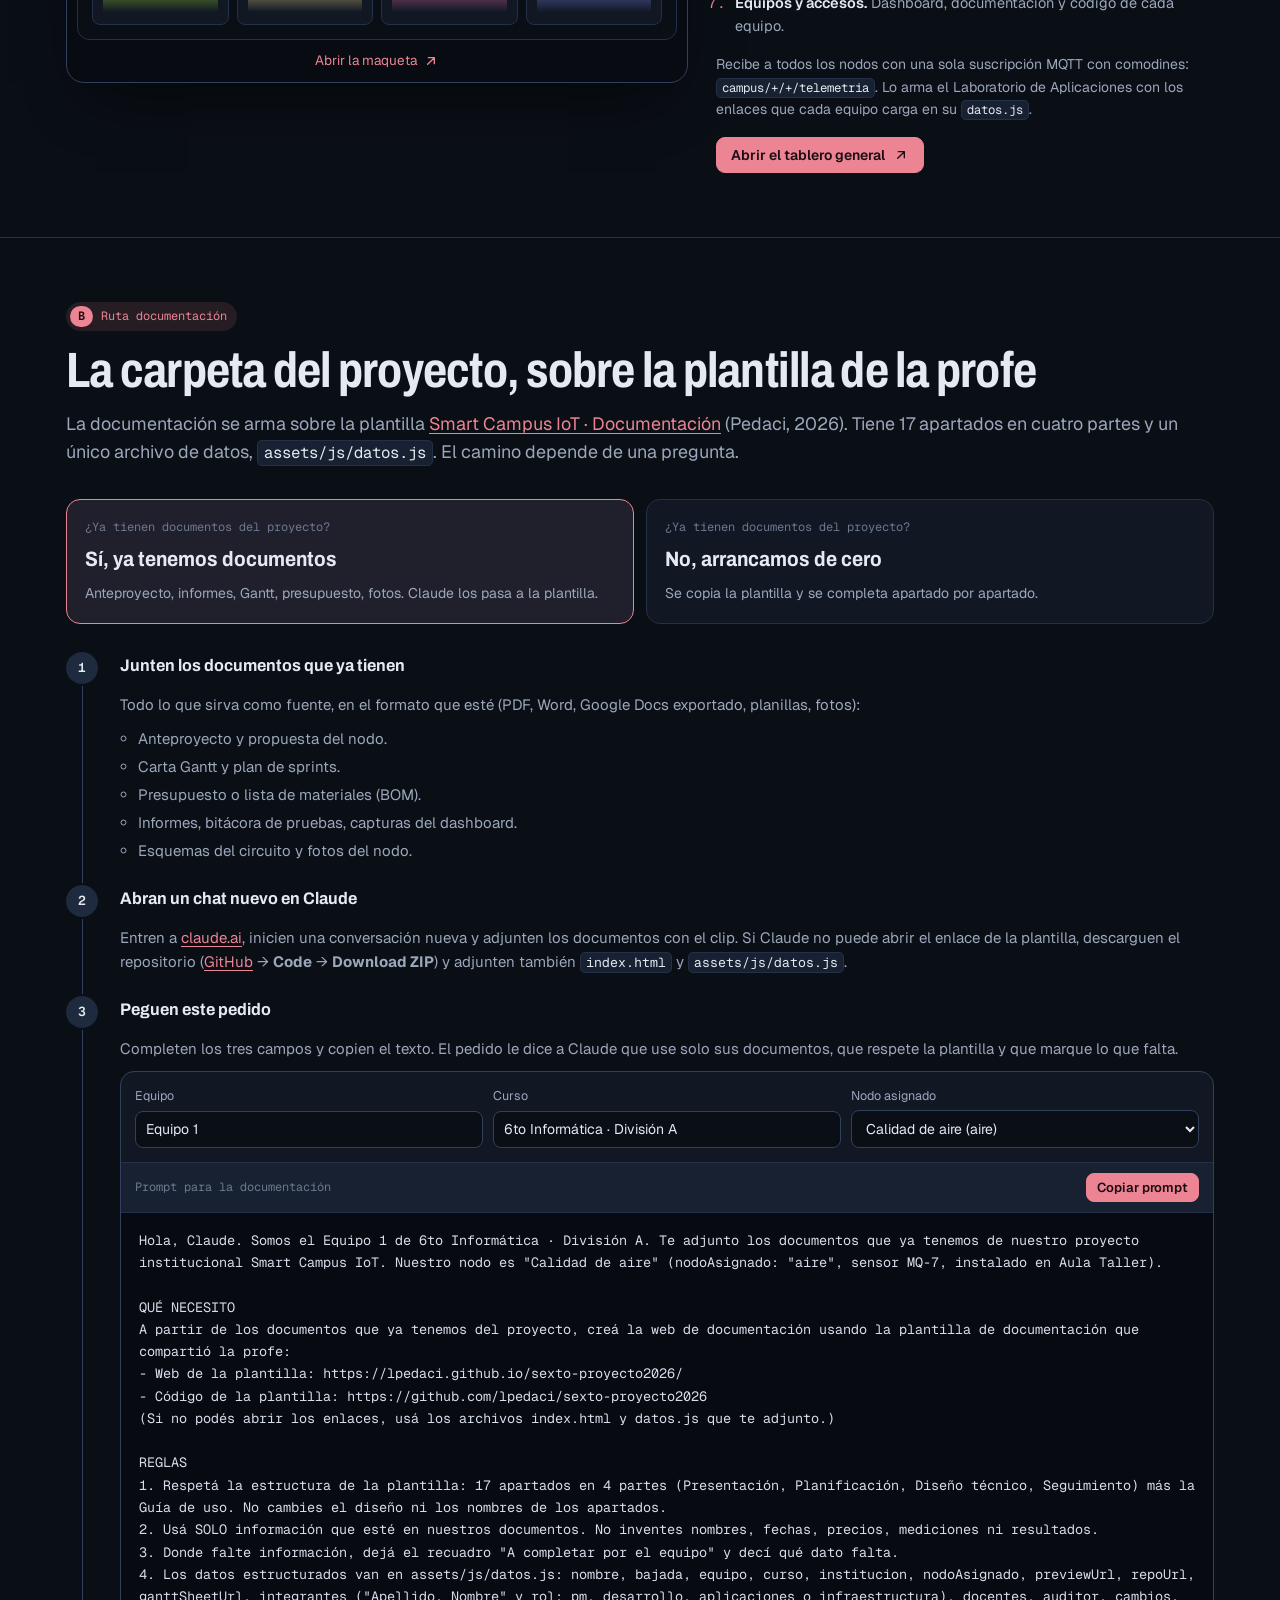
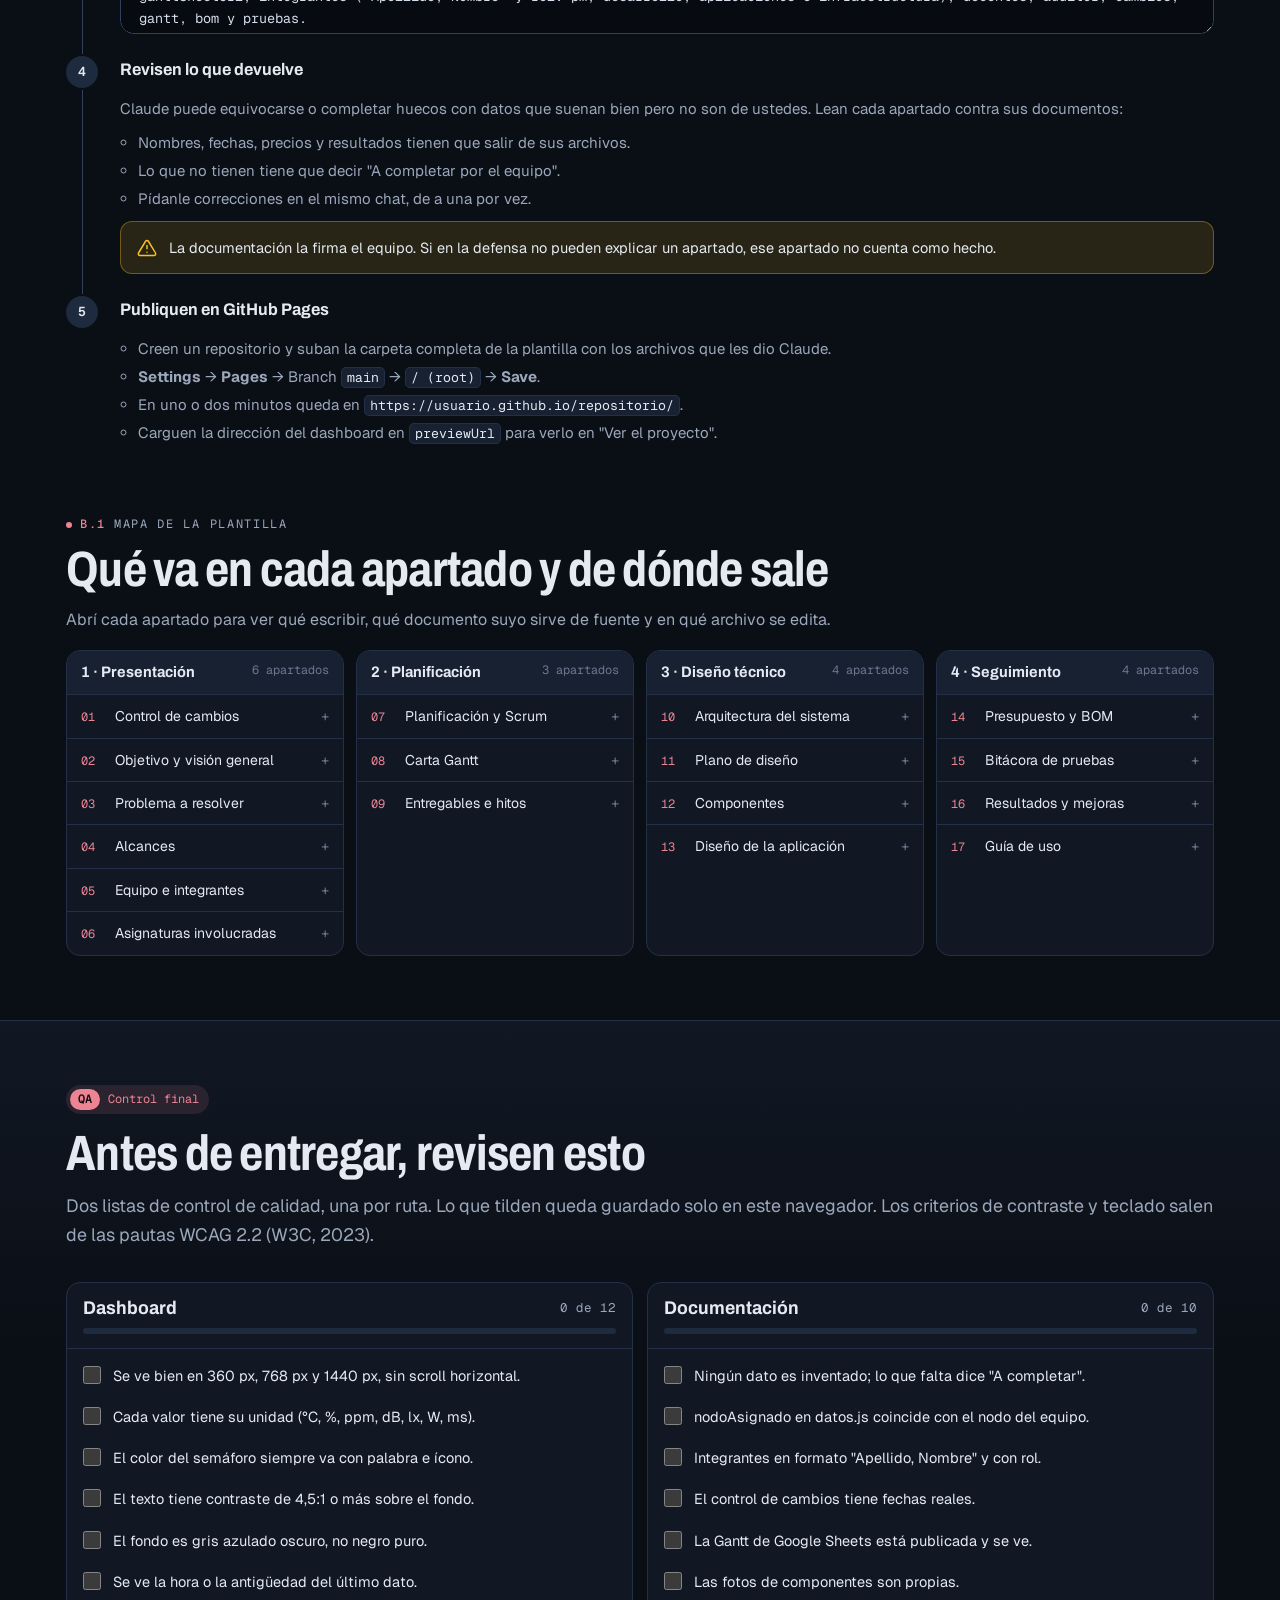
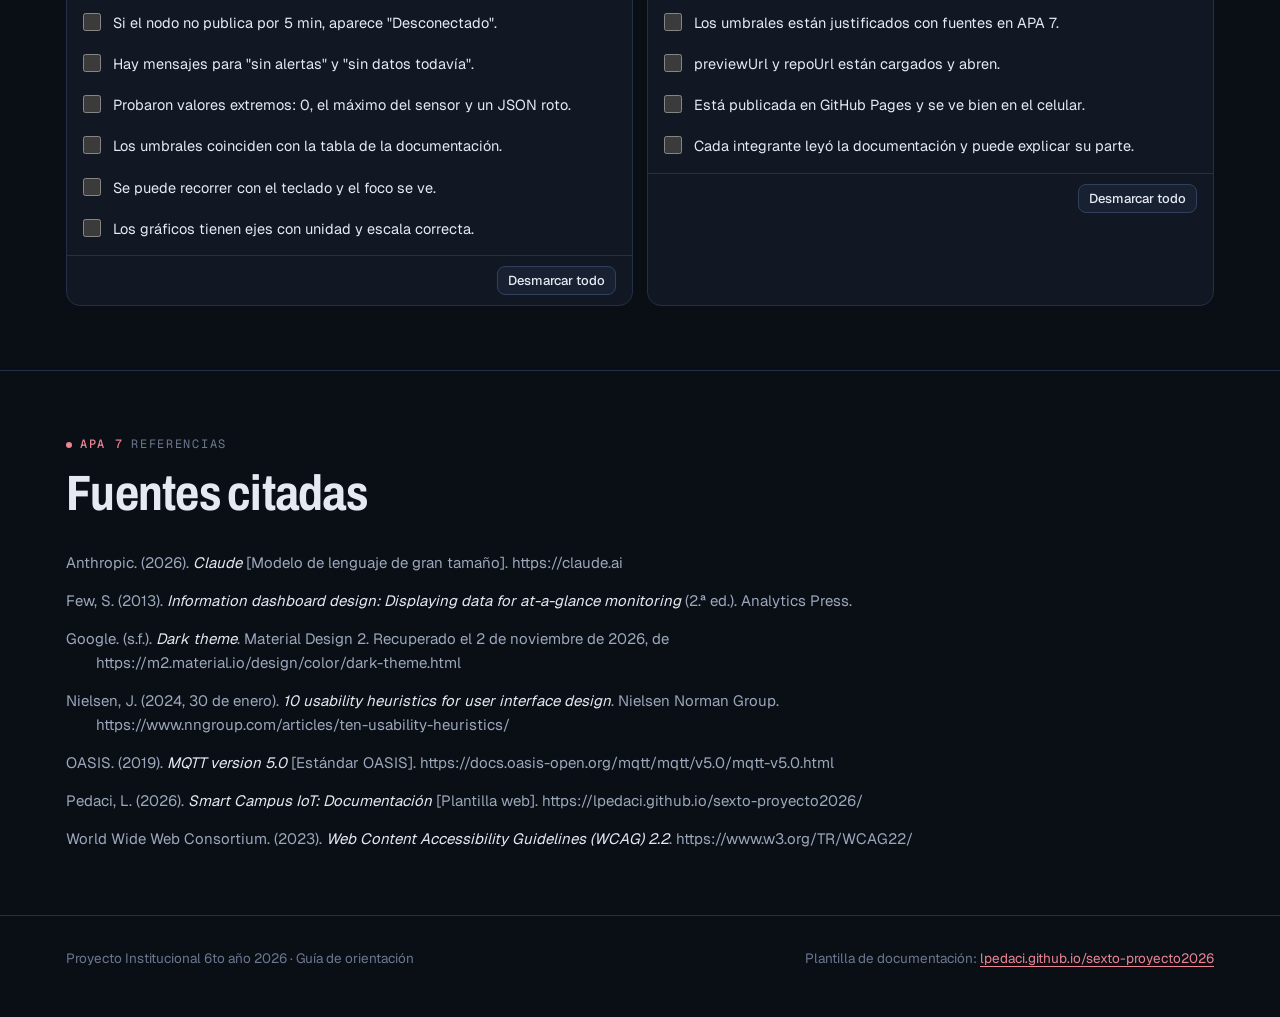
==== commit f11680a4: "Índice lateral en la guía y nodo de presencia en el Lab. de Informática 3" ====
--- a/index.html
+++ b/index.html
@@ -353,6 +353,48 @@
 .tg-list-req b { color: var(--text); font-weight: 600; }
 .tg-list-req li::marker { color: var(--accent); font-family: var(--font-mono); }
 
+
+/* ---------- Índice lateral (aparece al dejar el hero) ---------- */
+.sidenav {
+  position: fixed; z-index: 40; top: calc(env(safe-area-inset-top, 0px) + var(--header-h) + 20px);
+  left: max(16px, env(safe-area-inset-left, 0px)); width: 232px; max-height: calc(100vh - var(--header-h) - 40px); overflow-y: auto; scrollbar-width: thin;
+  padding: 16px 14px; border: 1px solid var(--border); border-radius: 16px; background: rgba(17, 24, 36, .9); backdrop-filter: blur(10px);
+  opacity: 0; transform: translateX(-12px); pointer-events: none; transition: opacity .3s, transform .3s;
+}
+.sidenav.on { opacity: 1; transform: none; pointer-events: auto; }
+.sn-top { display: grid; gap: 8px; margin-bottom: 12px; }
+.sn-top .eyebrow { font-size: 11px; }
+.sn-prog { height: 4px; border-radius: 99px; background: var(--surface-3); overflow: hidden; }
+.sn-prog i { display: block; height: 100%; width: 0; background: var(--accent); transition: width .2s; }
+.sn-group { display: grid; gap: 1px; padding-block: 8px; border-top: 1px solid var(--border); }
+.sn-group:first-of-type { border-top: 0; padding-top: 0; }
+.sn-g { display: flex; align-items: center; gap: 8px; padding: 6px 8px; border-radius: 8px; color: var(--text); text-decoration: none; font-size: 13.5px; font-weight: 600; }
+.sn-g .tag { min-width: 26px; height: 20px; padding: 0 6px; border-radius: 999px; display: grid; place-items: center; font: 600 10.5px var(--font-mono); background: var(--surface-3); color: var(--text-2); }
+.sn-s { display: block; padding: 4px 8px 4px 42px; border-radius: 7px; color: var(--text-2); text-decoration: none; font-size: 13px; position: relative; }
+.sn-s::before { content: ""; position: absolute; left: 21px; top: 50%; width: 6px; height: 6px; margin-top: -3px; border-radius: 50%; background: var(--border-strong); }
+.sn-g:hover, .sn-s:hover { background: var(--surface-2); color: var(--text); }
+.sn-g.on .tag { background: var(--accent); color: var(--accent-ink); }
+.sn-s.on { color: var(--text); background: var(--accent-soft); }
+.sn-s.on::before { background: var(--accent); }
+.sn-ext { display: inline-flex; align-items: center; gap: 6px; margin: 2px 0 0 42px; font-size: 12.5px; }
+.sn-fab {
+  position: fixed; z-index: 45; left: max(16px, env(safe-area-inset-left, 0px)); bottom: calc(16px + env(safe-area-inset-bottom, 0px));
+  display: none; align-items: center; gap: 8px; padding: 10px 16px 10px 12px; border-radius: 999px; border: 1px solid var(--border-strong);
+  background: var(--surface-2); color: var(--text); font: 600 14px var(--font-body); cursor: pointer; box-shadow: 0 12px 30px -10px rgba(0,0,0,.7);
+  opacity: 0; pointer-events: none; transition: opacity .3s;
+}
+.sn-fab.on { opacity: 1; pointer-events: auto; }
+.sn-fab b { font: 500 12px var(--font-mono); color: var(--accent); }
+@media (min-width: 1300px) {
+  main > section:not(.hero), footer.site { padding-left: 264px; }
+}
+@media (max-width: 1299px) {
+  .sn-fab { display: inline-flex; }
+  .sidenav { top: auto; bottom: calc(72px + env(safe-area-inset-bottom, 0px)); width: min(300px, calc(100vw - 32px)); max-height: 70vh; box-shadow: 0 30px 60px -20px rgba(0,0,0,.8); background: var(--surface); }
+  .sidenav.on { opacity: 0; transform: translateY(8px); pointer-events: none; }
+  .sidenav.on.open { opacity: 1; transform: none; pointer-events: auto; }
+}
+
 /* ---------- Tablas ---------- */
 .table-wrap { overflow-x: auto; border: 1px solid var(--border); border-radius: 12px; background: var(--surface); }
 table { width: 100%; border-collapse: collapse; font-size: 14px; }
@@ -505,6 +547,37 @@
     <a class="top-cta" href="https://lpedaci.github.io/sexto-proyecto2026/" target="_blank" rel="noopener">Plantilla de la profe <svg class="ic-sm" viewBox="0 0 24 24" fill="none" stroke="currentColor" stroke-width="2" stroke-linecap="round" stroke-linejoin="round" aria-hidden="true"><path d="M7 17 17 7M8 7h9v9"/></svg></a>
   </div>
 </header>
+
+<nav class="sidenav" id="sidenav" aria-label="Índice de la guía">
+  <div class="sn-top"><p class="eyebrow">Recorrido de la guía</p><div class="sn-prog" aria-hidden="true"><i id="snProg"></i></div></div>
+  <div class="sn-group">
+    <a class="sn-g" href="#nodos"><span class="tag">0</span>Los nodos</a>
+  </div>
+  <div class="sn-group">
+    <a class="sn-g" href="#dashboard"><span class="tag">A</span>Dashboard del nodo</a>
+    <a class="sn-s" href="#dashboard">Demo en vivo</a>
+    <a class="sn-s" href="#anatomia">Anatomía</a>
+    <a class="sn-s" href="#umbrales">Umbrales</a>
+    <a class="sn-s" href="#tema-oscuro">Tema oscuro</a>
+    <a class="sn-s" href="#iconos">Íconos</a>
+    <a class="sn-s" href="#datos">Conectar por MQTT</a>
+    <a class="sn-s" href="#prompt-dashboard">Prompt para Claude</a>
+  </div>
+  <div class="sn-group">
+    <a class="sn-g" href="#tablero-general"><span class="tag">A+</span>Tablero central</a>
+    <a class="sn-ext" href="tablero-general.html">Abrir la maqueta <svg class="ic-sm" viewBox="0 0 24 24" fill="none" stroke="currentColor" stroke-width="2" stroke-linecap="round" stroke-linejoin="round" aria-hidden="true"><path d="M7 17 17 7M8 7h9v9"/></svg></a>
+  </div>
+  <div class="sn-group">
+    <a class="sn-g" href="#documentacion"><span class="tag">B</span>Documentación</a>
+    <a class="sn-s" href="#documentacion">¿Ya tienen documentos?</a>
+    <a class="sn-s" href="#mapa">Mapa de la plantilla</a>
+  </div>
+  <div class="sn-group">
+    <a class="sn-g" href="#control"><span class="tag">QA</span>Control final</a>
+    <a class="sn-g" href="#referencias"><span class="tag">APA</span>Referencias</a>
+  </div>
+</nav>
+<button class="sn-fab" id="snFab" type="button" aria-controls="sidenav" aria-expanded="false"><svg class="ic" viewBox="0 0 24 24" fill="none" stroke="currentColor" stroke-width="1.75" stroke-linecap="round" aria-hidden="true"><path d="M4 6h16M4 12h10M4 18h13"/></svg>Índice <b id="snFabSec">0</b></button>
 
 <main id="inicio">
   <!-- ======================= HERO ======================= -->
@@ -979,7 +1052,7 @@
       unidad: "dB", icon: "ruido", color: "var(--c-ruido)", hex: "#c084fc", min: 30, max: 90, dec: 0, tipo: "max", u: { a: 55, b: 70 }, grafico: "area",
       nota: "El KY-037 estima el nivel: calibrenlo contra un decibelímetro (puede ser una app). Los recreos marcan picos claros.",
       serie: (h, r) => 36 + (enClase(h) ? 14 : 0) + 22 * bump(h, 10, .35) + 20 * bump(h, 12.5, .4) + 18 * bump(h, 15, .35) + r() * 4 },
-    presencia: { nombre: "Presencia", corto: "Presencia (PIR)", sensor: "PIR HC-SR501", lugar: "Aula 2", sector: "aula-2", variable: "Detecciones por hora", clave: "mov",
+    presencia: { nombre: "Presencia", corto: "Presencia (PIR)", sensor: "PIR HC-SR501", lugar: "Lab. de Informática 3", sector: "lab-info-3", variable: "Detecciones por hora", clave: "mov",
       unidad: "det/h", icon: "presencia", color: "var(--c-presencia)", hex: "#f472b6", min: 0, max: 60, dec: 0, tipo: "presencia", grafico: "barras",
       nota: "El PIR no identifica personas: solo detecta movimiento. Mostrá Ocupada o Libre en palabras y alertá si hay movimiento fuera de horario.",
       serie: (h, r) => enClase(h) ? 22 + r() * 22 : (h === 21 ? 4 : 0) },
@@ -1639,6 +1712,45 @@
     ["nodos", "dashboard", "documentacion", "control"].forEach(id => { const el = document.getElementById(id); if (el) io.observe(el); });
   }
 
+  /* ------------------------------------------------------------ índice lateral */
+  (() => {
+    const nav = $("#sidenav"), fab = $("#snFab");
+    const links = $$("#sidenav a[href^='#']");
+    const ids = [...new Set(links.map(a => a.getAttribute("href").slice(1)))];
+    const targets = ids.map(id => document.getElementById(id)).filter(Boolean);
+    const hero = $(".hero");
+    const setOpen = o => { nav.classList.toggle("open", o); fab.setAttribute("aria-expanded", o); };
+    fab.addEventListener("click", () => setOpen(!nav.classList.contains("open")));
+    links.forEach(a => a.addEventListener("click", () => setOpen(false)));
+    document.addEventListener("keydown", e => { if (e.key === "Escape") setOpen(false); });
+    document.addEventListener("click", e => { if (nav.classList.contains("open") && !nav.contains(e.target) && !fab.contains(e.target)) setOpen(false); });
+    function update() {
+      const pastHero = hero.getBoundingClientRect().bottom < 120;
+      nav.classList.toggle("on", pastHero); fab.classList.toggle("on", pastHero);
+      if (!pastHero) setOpen(false);
+      // sección activa: la última cuyo inicio pasó el 35 % de la pantalla
+      const line = window.innerHeight * .35;
+      let cur = null;
+      targets.forEach(t => { if (t.getBoundingClientRect().top <= line) cur = t; });
+      // subsecciones anidadas: preferir la más específica
+      const curId = cur ? cur.id : null;
+      links.forEach(a => a.classList.toggle("on", a.getAttribute("href") === "#" + curId && a.classList.contains("sn-s")));
+      $$("#sidenav .sn-g").forEach(h => {
+        const g = h.closest(".sn-group"), heads = g.querySelectorAll(".sn-g");
+        const on = heads.length > 1 ? h.getAttribute("href") === "#" + curId : !!(curId && g.querySelector(`a[href="#${curId}"]`));
+        h.classList.toggle("on", on);
+      });
+      const act = $("#sidenav .sn-g.on .tag");
+      $("#snFabSec").textContent = act ? act.textContent : "0";
+      const doc = document.documentElement, max = doc.scrollHeight - window.innerHeight;
+      $("#snProg").style.width = (max > 0 ? Math.min(100, window.scrollY / max * 100) : 0) + "%";
+    }
+    let raf = 0;
+    window.addEventListener("scroll", () => { if (!raf) raf = requestAnimationFrame(() => { raf = 0; update(); }); }, { passive: true });
+    window.addEventListener("resize", update);
+    update();
+  })();
+
   /* ------------------------------------------------------------ inicio */
   cargarDatos(); renderPicker(); render(); renderPromptDoc(); renderHero(); renderRail();
 })();
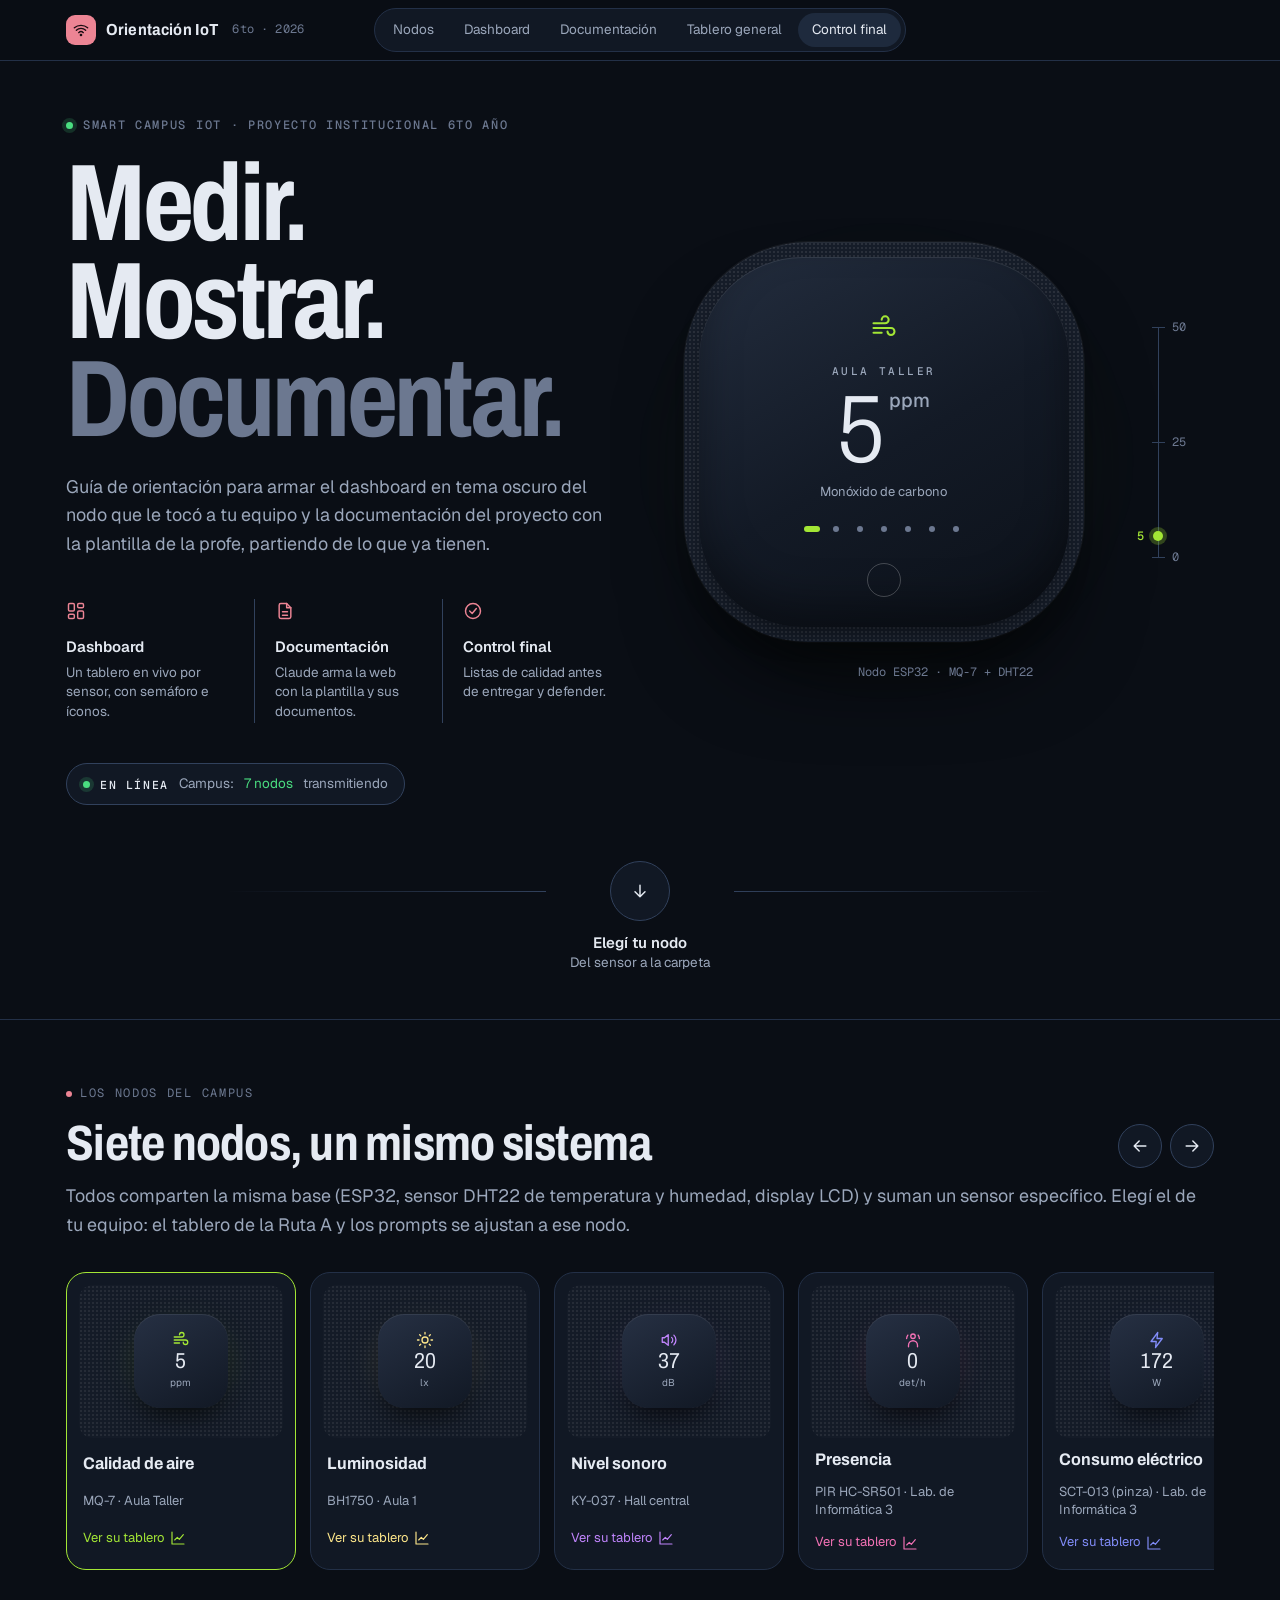
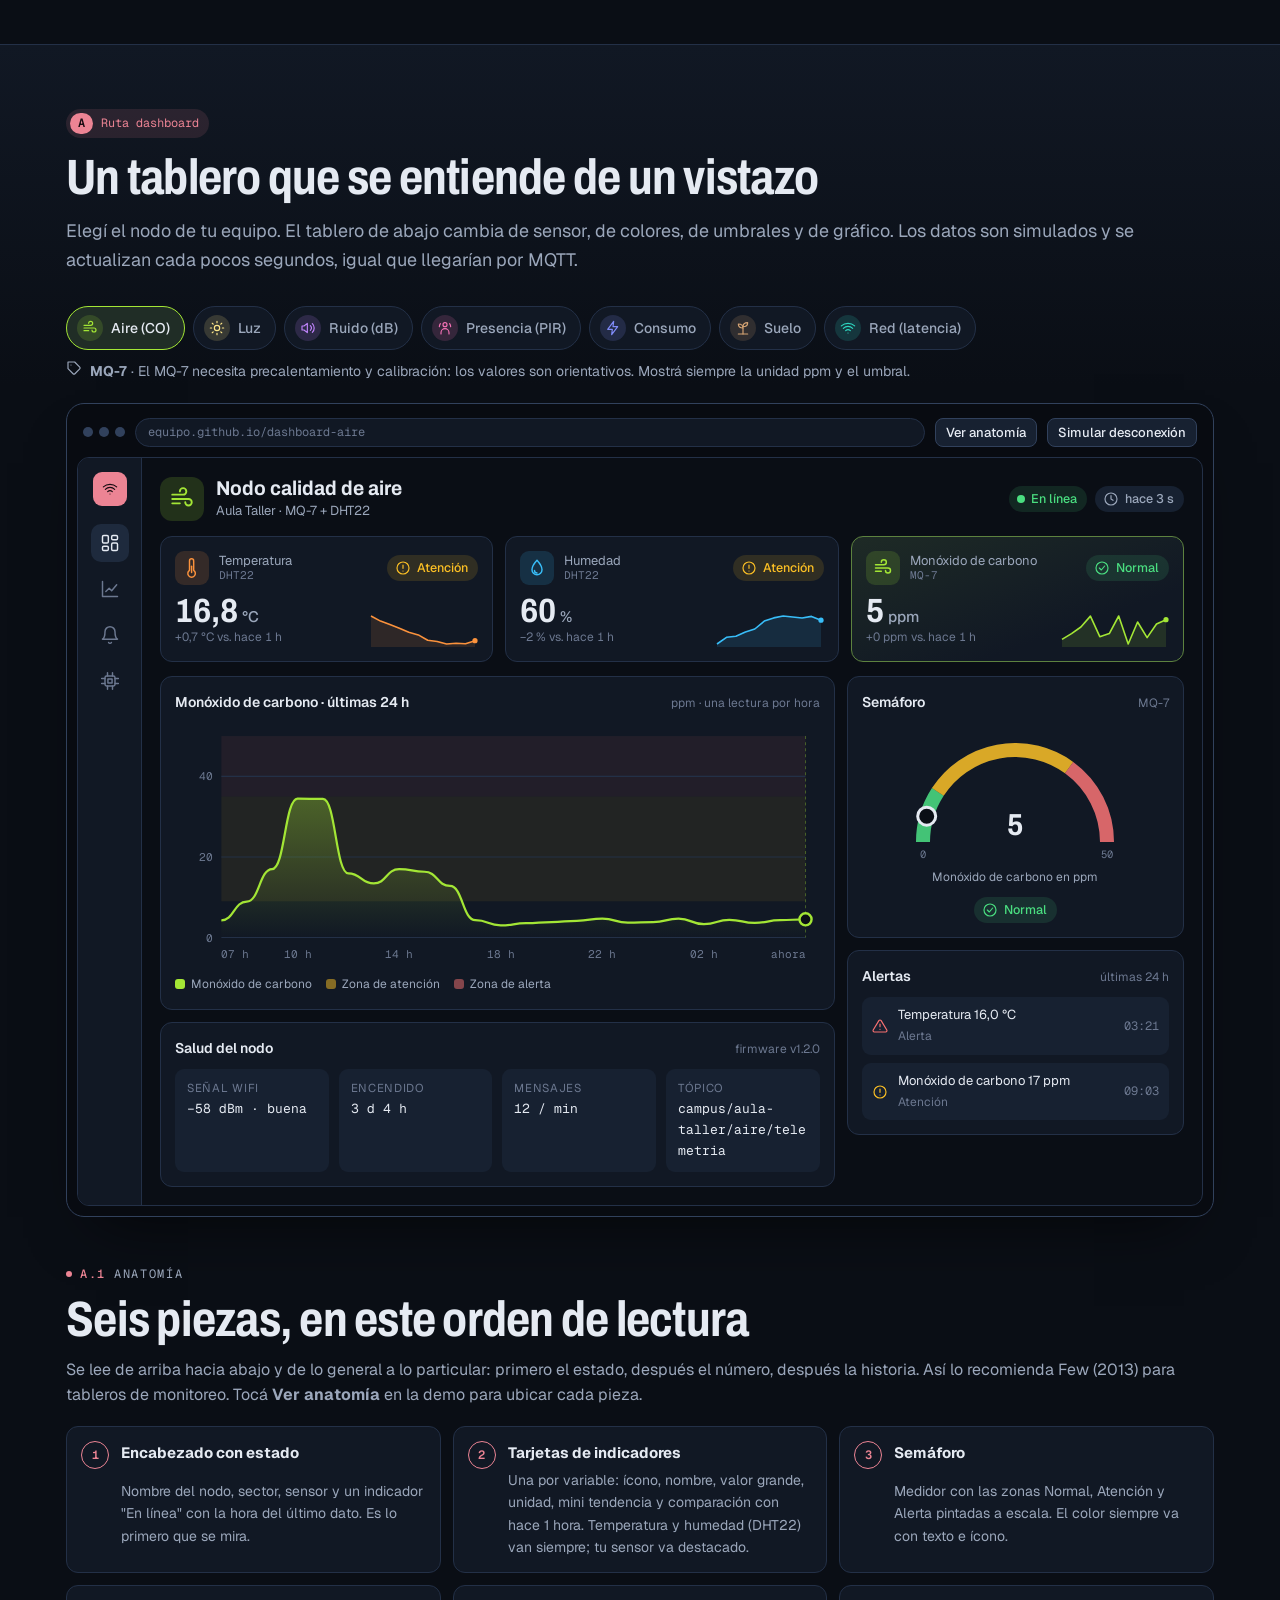
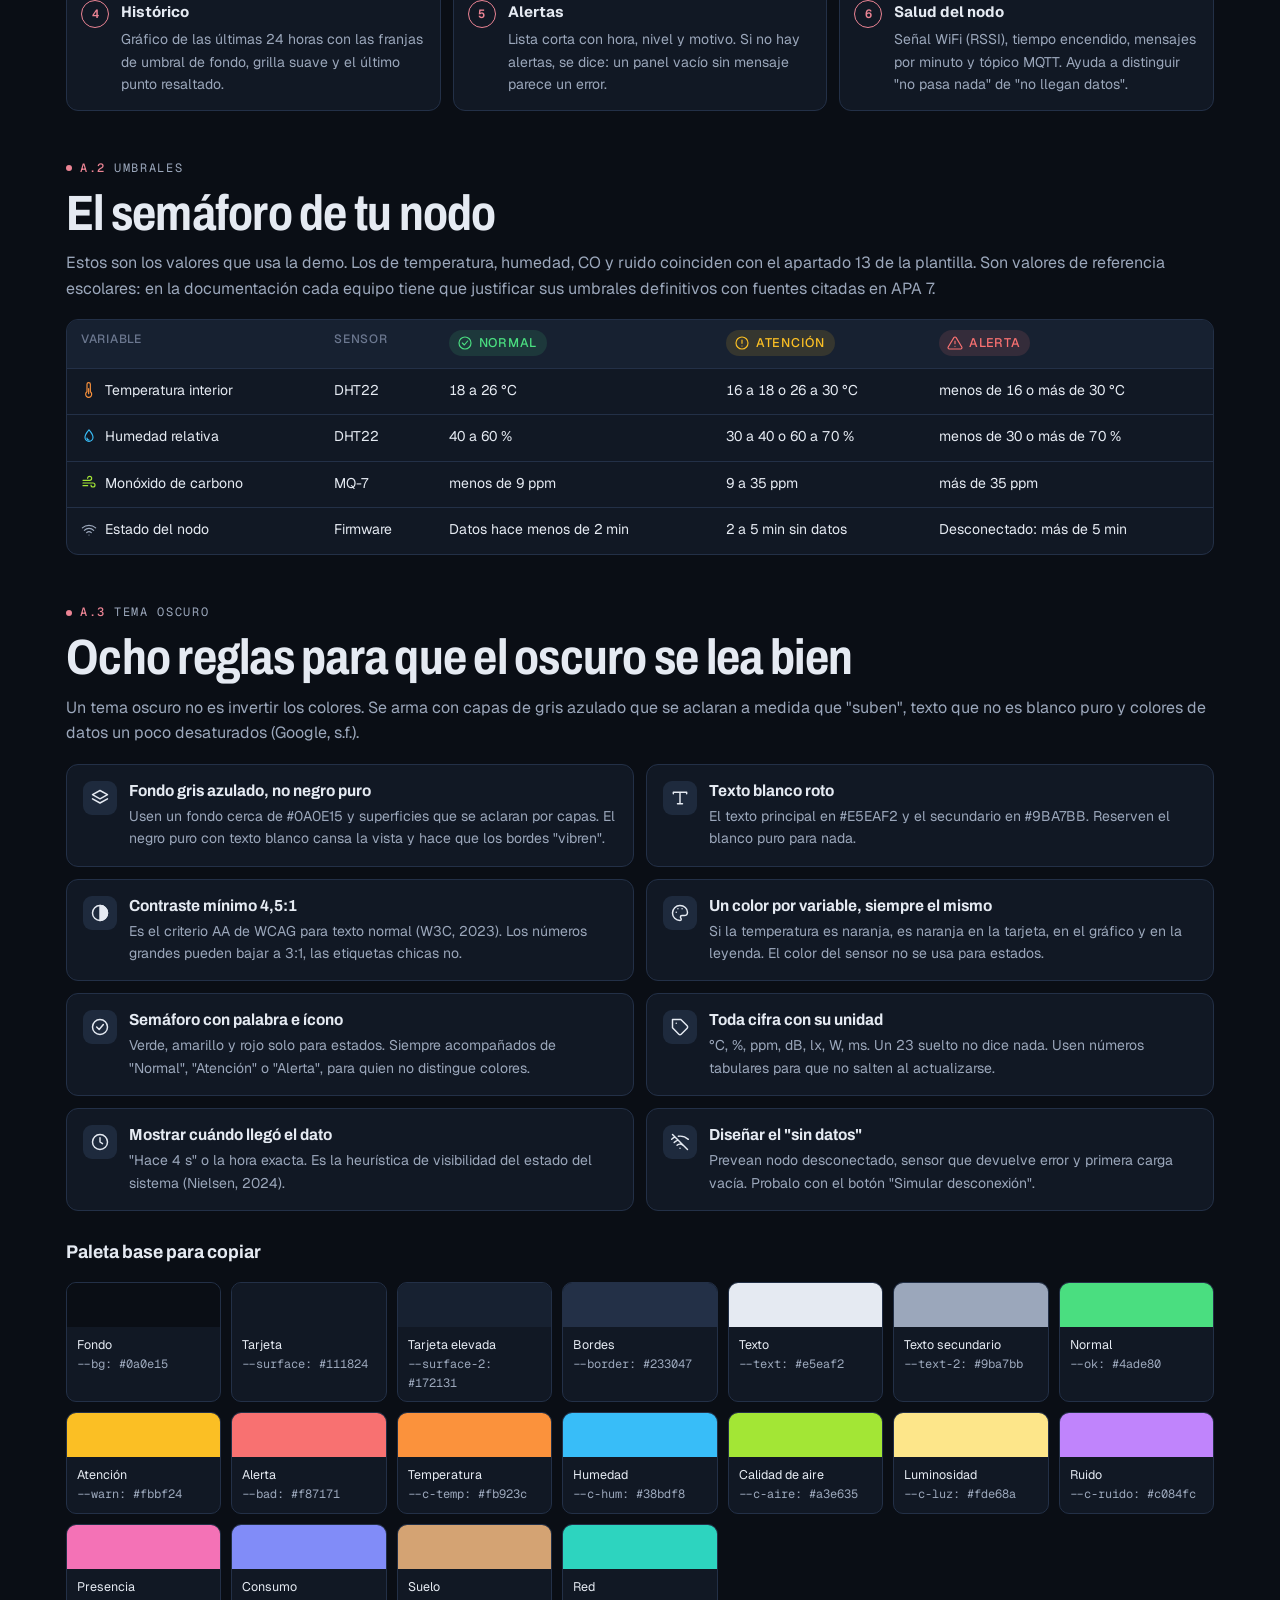
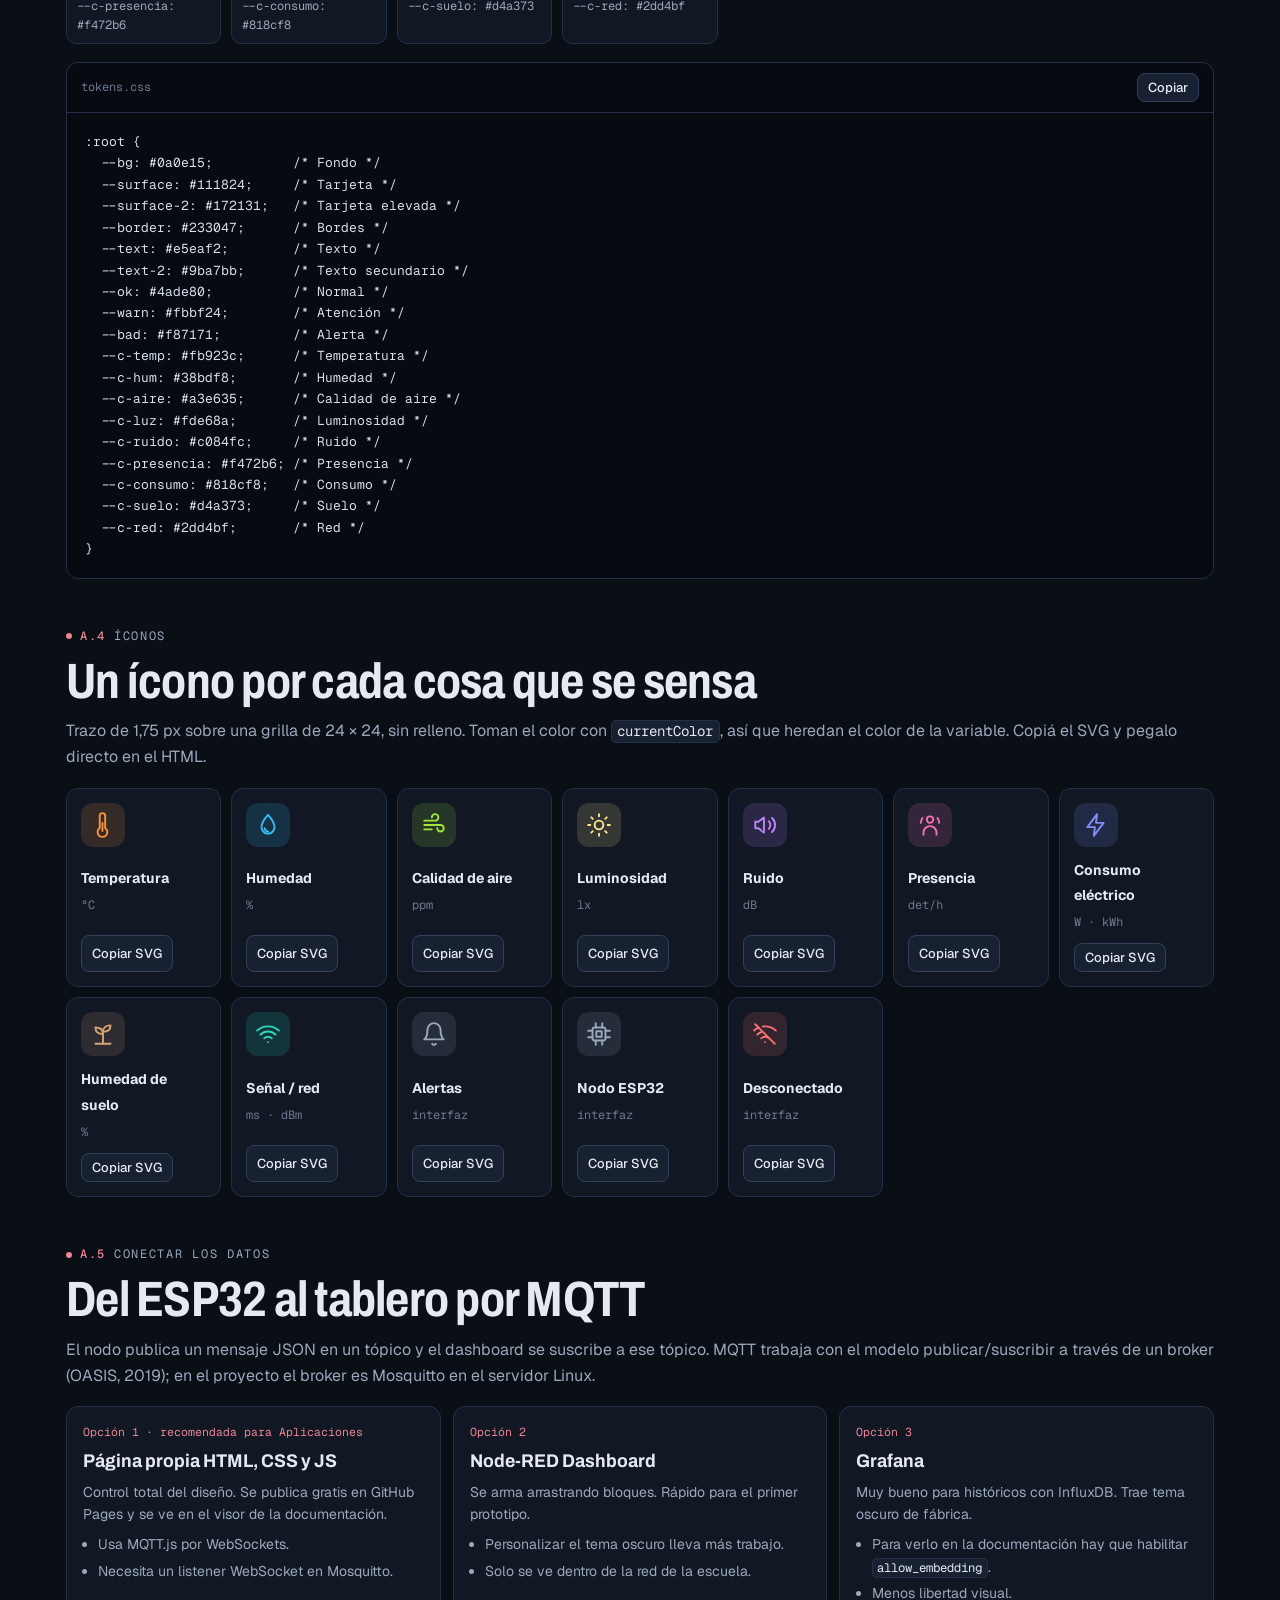
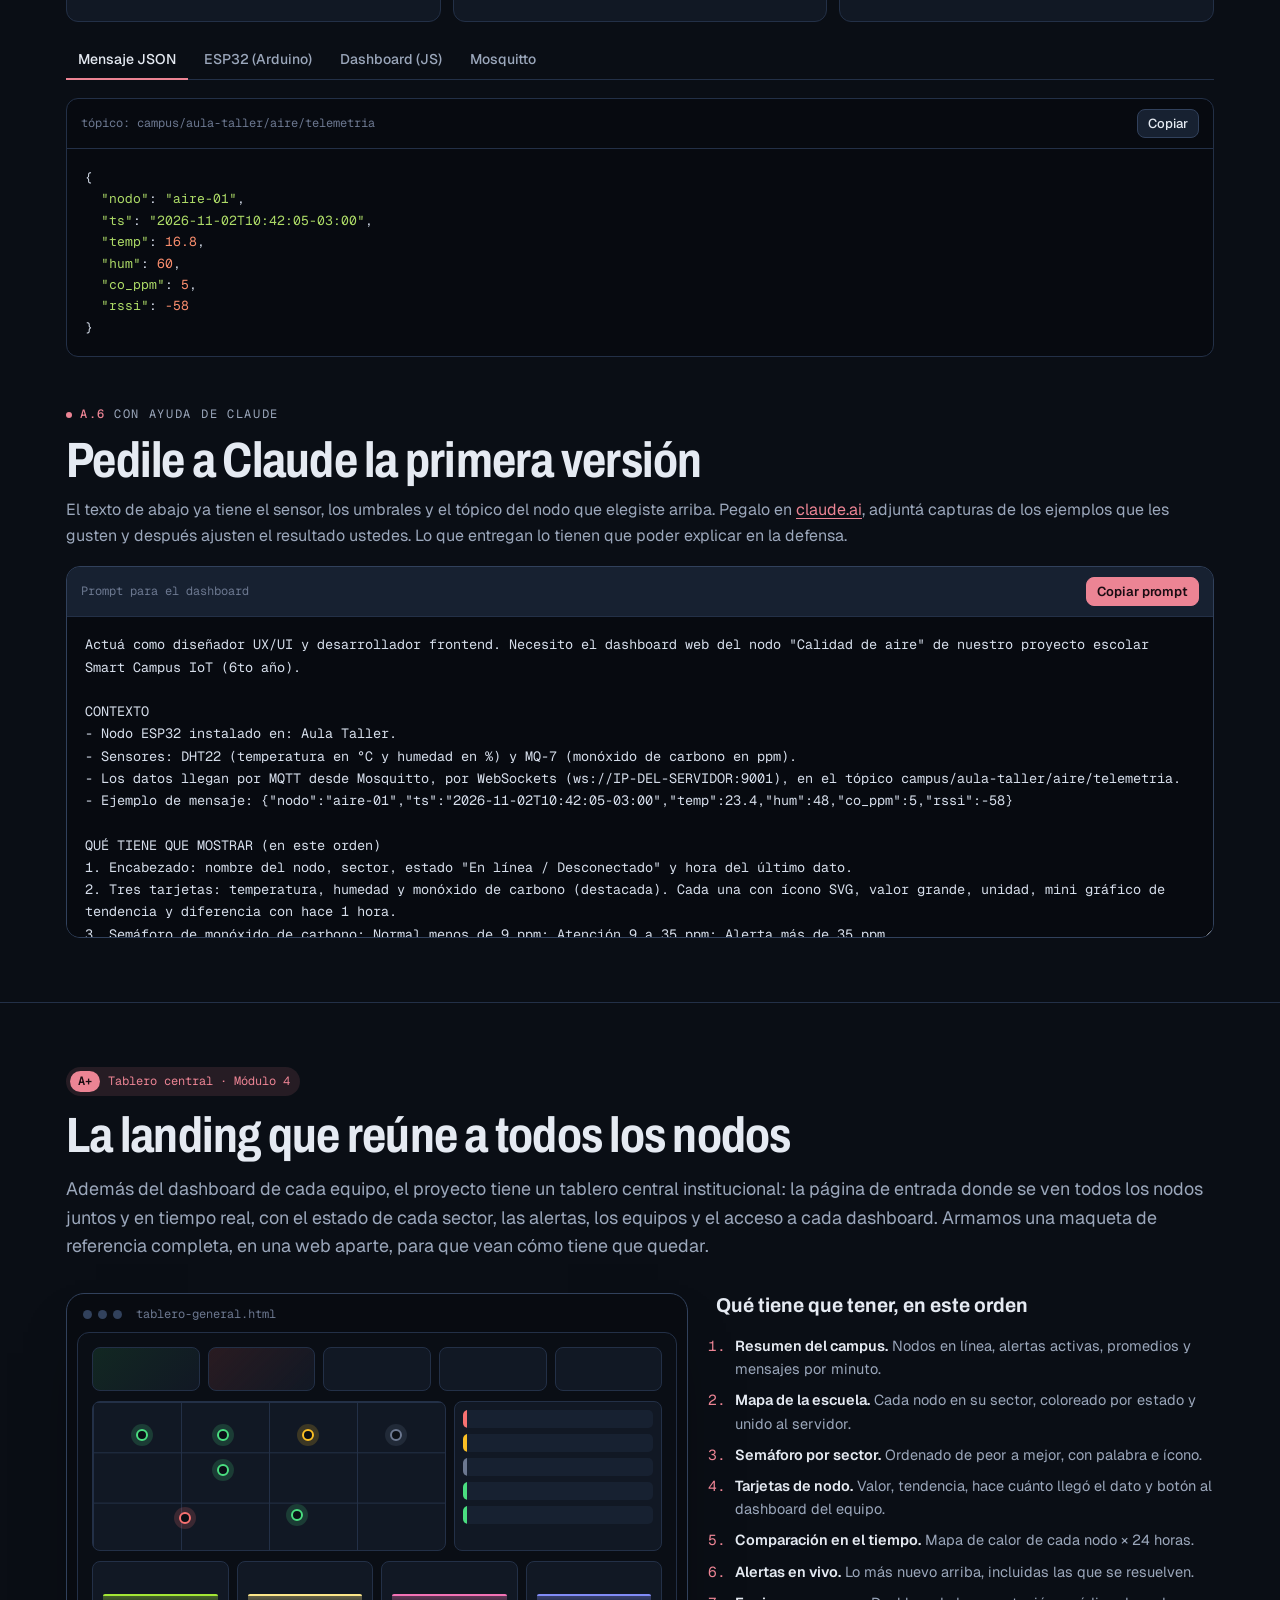
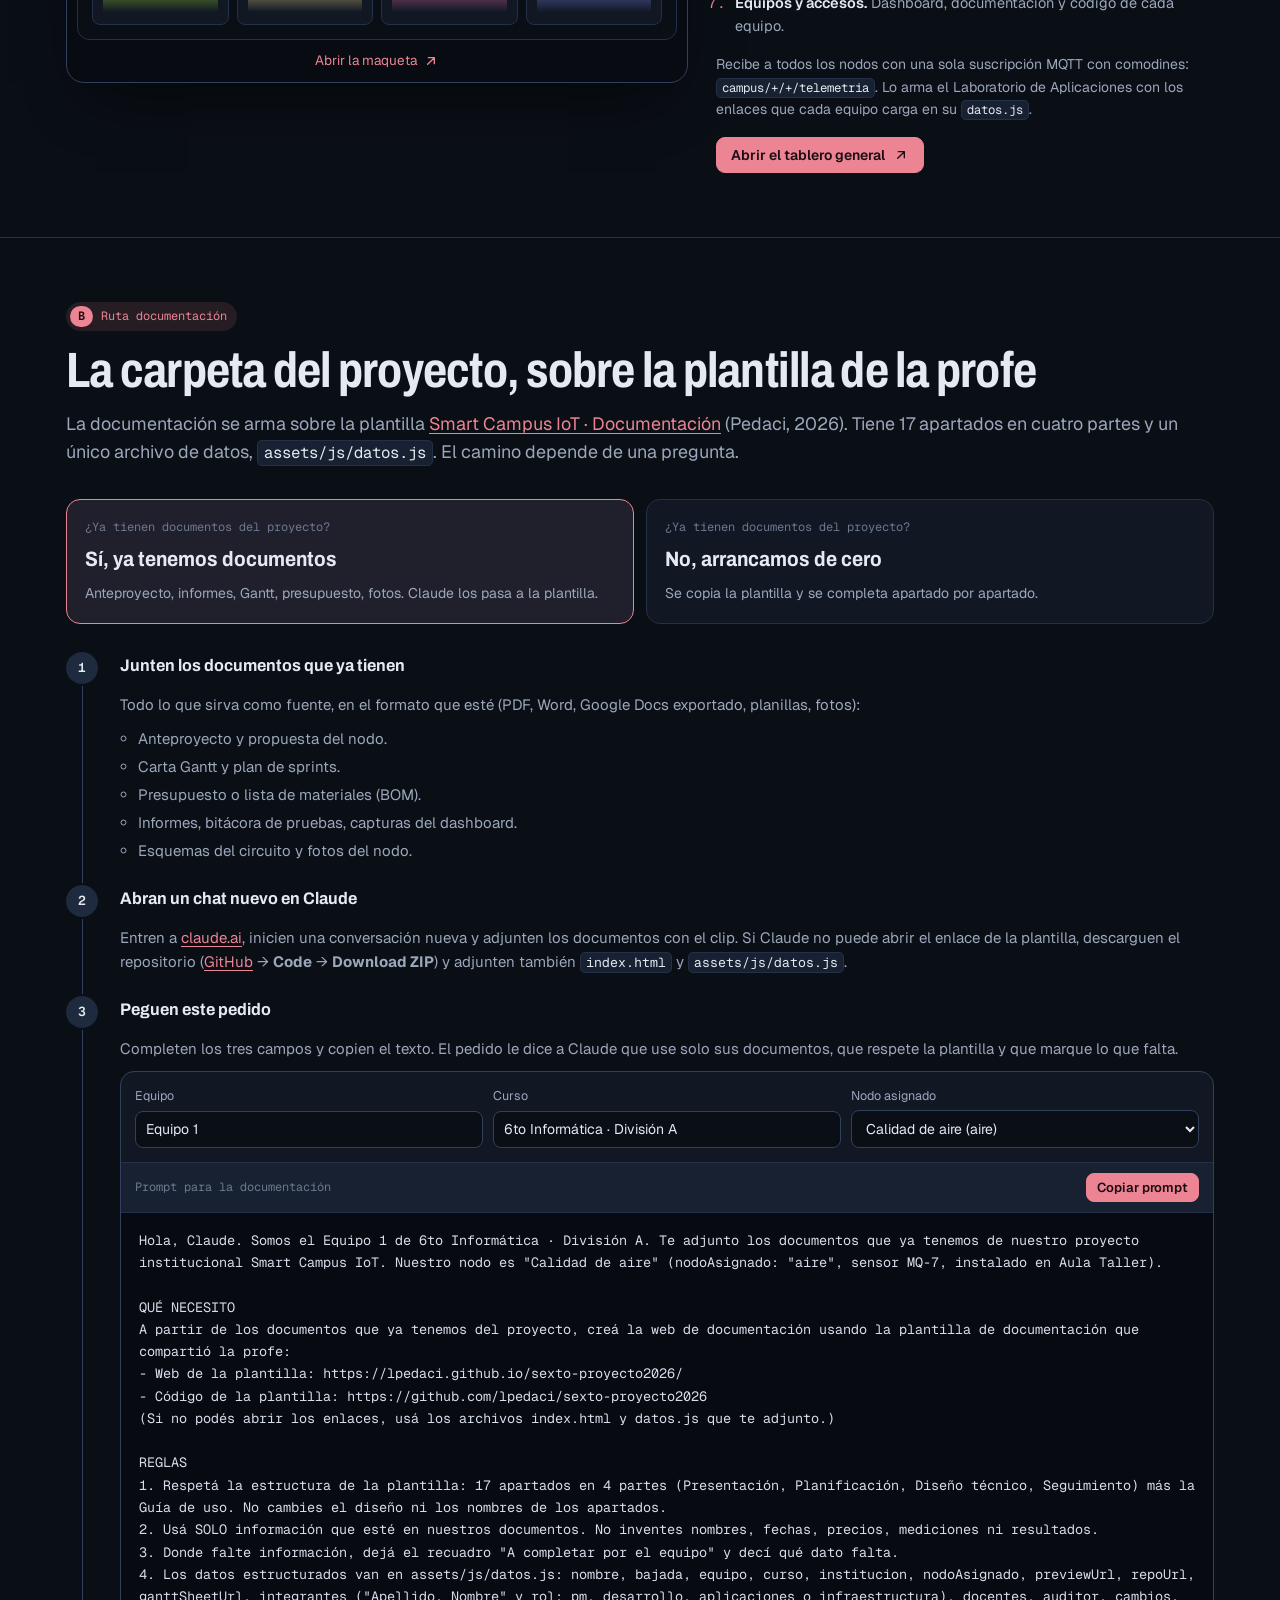
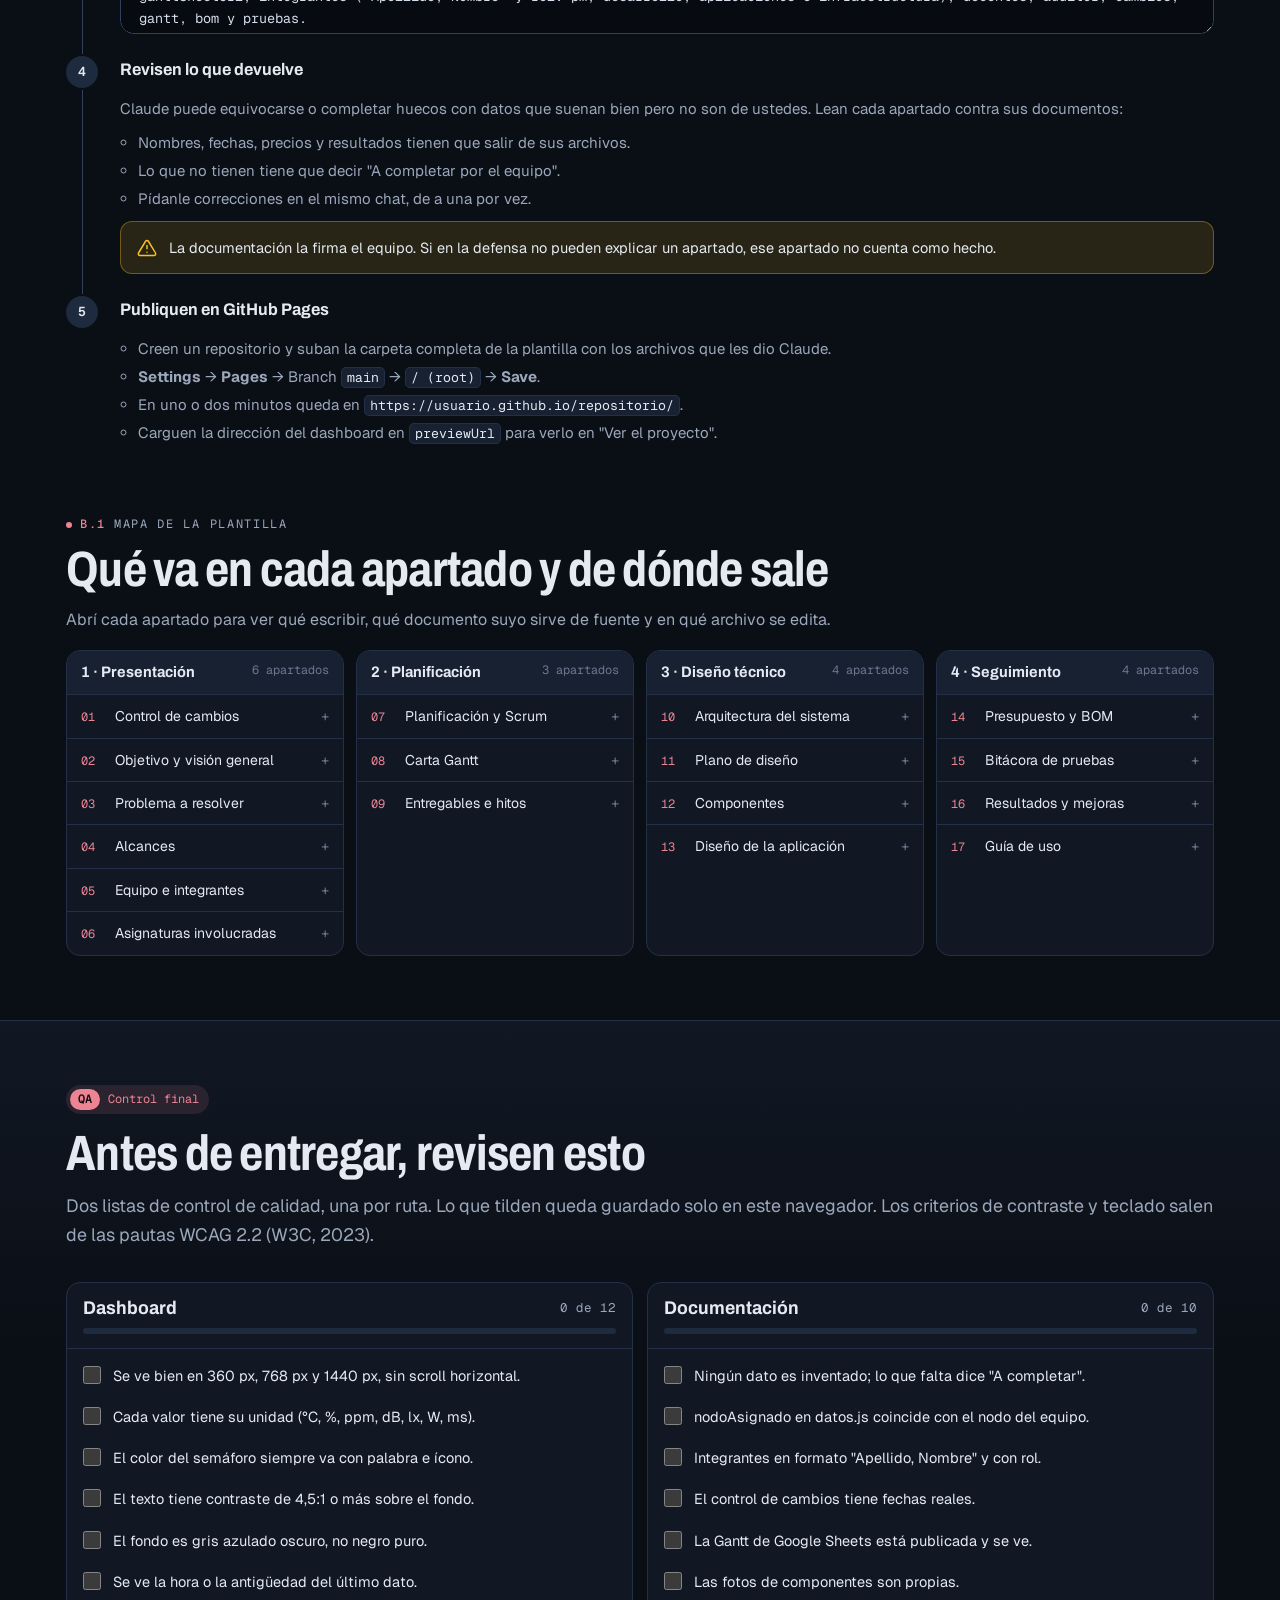
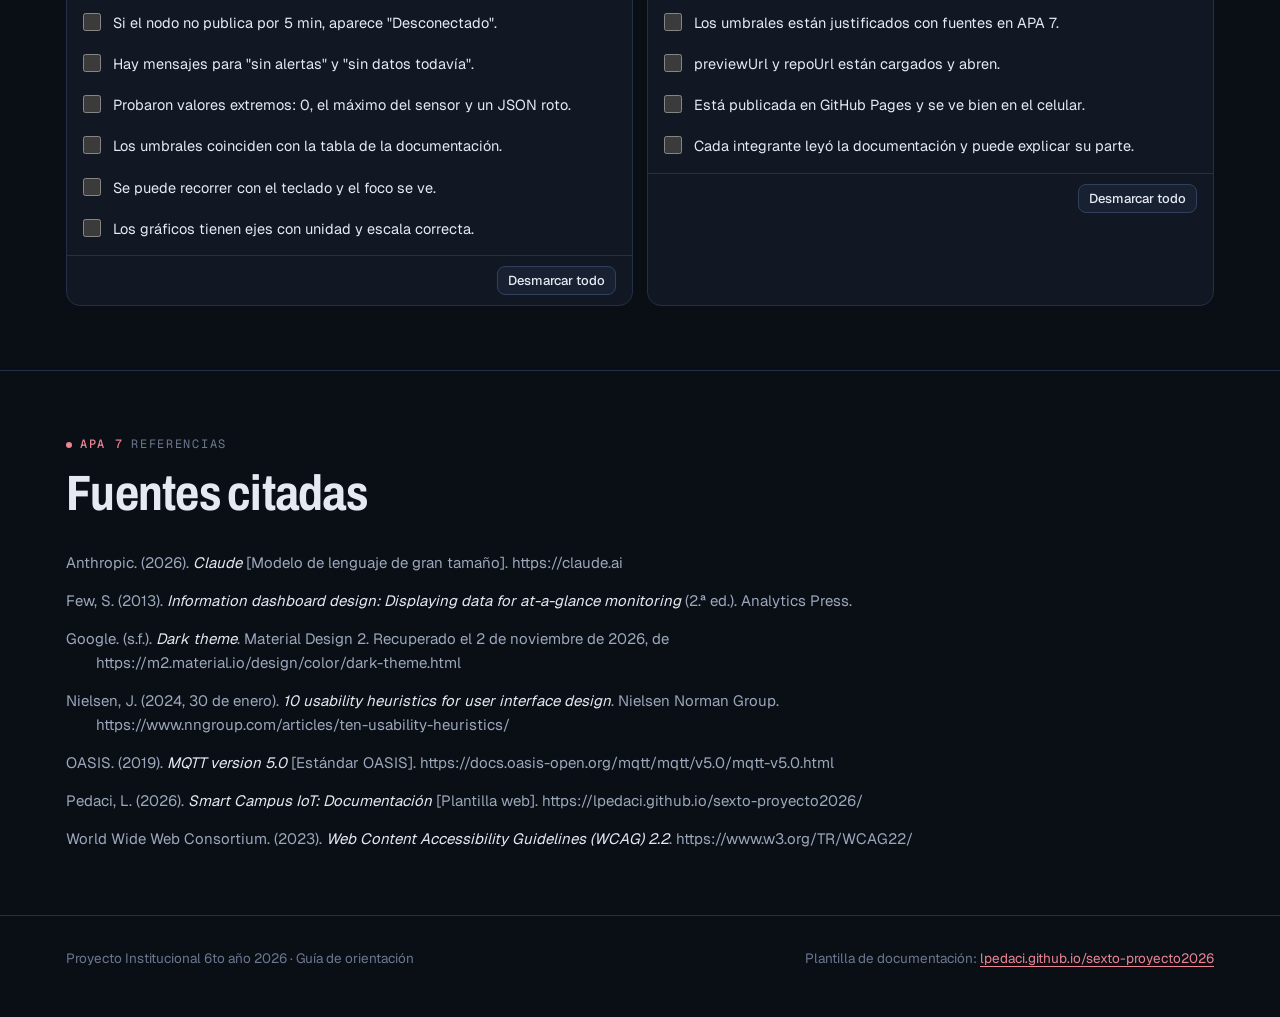
==== commit a1f31ec8: "Quitar botón Plantilla de la profe, sumar sensor de luz en Lab. Informática 3, ajustes mobile y READ" ====
--- a/index.html
+++ b/index.html
@@ -88,12 +88,10 @@
 .brand { justify-self: start; display: flex; align-items: center; gap: 10px; text-decoration: none; color: var(--text); font-family: var(--font-display); font-weight: 700; font-stretch: 90%; letter-spacing: .01em; white-space: nowrap; }
 .brand-mark { width: 30px; height: 30px; border-radius: 9px; background: var(--accent); color: var(--accent-ink); display: grid; place-items: center; }
 .brand small { font-family: var(--font-mono); font-weight: 400; color: var(--text-3); font-size: 12px; margin-left: 4px; }
-.top nav { justify-self: center; min-width: 0; display: flex; gap: 2px; padding: 4px; border: 1px solid var(--border); border-radius: 999px; background: var(--surface); overflow-x: auto; scrollbar-width: none; }
+.top nav { justify-self: center; min-width: 0; max-width: 100%; display: flex; gap: 2px; padding: 4px; border: 1px solid var(--border); border-radius: 999px; background: var(--surface); overflow-x: auto; scrollbar-width: none; }
 .top nav a { color: var(--text-2); text-decoration: none; font-size: 13.5px; padding: 6px 14px; border-radius: 999px; white-space: nowrap; transition: background .15s, color .15s; }
 .top nav a:hover, .top nav a.on { color: var(--text); background: var(--surface-3); }
-.top-cta { justify-self: end; display: inline-flex; align-items: center; gap: 8px; padding: 8px 14px; border-radius: 999px; background: var(--text); color: var(--bg); font-size: 13.5px; font-weight: 600; text-decoration: none; white-space: nowrap; }
-.top-cta:hover { background: var(--accent); color: var(--accent-ink); }
-@media (max-width: 900px) { .top .wrap { grid-template-columns: auto minmax(0, 1fr); } .top-cta { display: none; } .top nav { justify-self: end; } .brand small { display: none; } }
+@media (max-width: 900px) { .top .wrap { grid-template-columns: auto minmax(0, 1fr); } .top nav { justify-self: end; } .brand small { display: none; } }
 @media (max-width: 560px) { .brand .bt { display: none; } .top nav a.opt { display: none; } .top nav a { padding: 6px 11px; } }
 
 /* ---------- Tipografía ---------- */
@@ -544,7 +542,6 @@
       <a href="tablero-general.html">Tablero general</a>
       <a class="opt" href="#control">Control final</a>
     </nav>
-    <a class="top-cta" href="https://lpedaci.github.io/sexto-proyecto2026/" target="_blank" rel="noopener">Plantilla de la profe <svg class="ic-sm" viewBox="0 0 24 24" fill="none" stroke="currentColor" stroke-width="2" stroke-linecap="round" stroke-linejoin="round" aria-hidden="true"><path d="M7 17 17 7M8 7h9v9"/></svg></a>
   </div>
 </header>
 
@@ -793,7 +790,7 @@
       <div class="sec-head">
         <span class="route-label"><b>A+</b> Tablero central · Módulo 4</span>
         <h2>La landing que reúne a todos los nodos</h2>
-        <p class="lead">Además del dashboard de cada equipo, el proyecto tiene un tablero central institucional: la página de entrada donde se ven los siete nodos juntos y en tiempo real, con el estado de cada sector, las alertas, los equipos y el acceso a cada dashboard. Armamos una maqueta de referencia completa, en una web aparte, para que vean cómo tiene que quedar.</p>
+        <p class="lead">Además del dashboard de cada equipo, el proyecto tiene un tablero central institucional: la página de entrada donde se ven todos los nodos juntos y en tiempo real, con el estado de cada sector, las alertas, los equipos y el acceso a cada dashboard. Armamos una maqueta de referencia completa, en una web aparte, para que vean cómo tiene que quedar.</p>
       </div>
       <div class="tg">
         <a class="tg-prev" href="tablero-general.html" aria-label="Abrir la maqueta del tablero general">
@@ -820,7 +817,7 @@
             <li><b>Mapa de la escuela.</b> Cada nodo en su sector, coloreado por estado y unido al servidor.</li>
             <li><b>Semáforo por sector.</b> Ordenado de peor a mejor, con palabra e ícono.</li>
             <li><b>Tarjetas de nodo.</b> Valor, tendencia, hace cuánto llegó el dato y botón al dashboard del equipo.</li>
-            <li><b>Comparación en el tiempo.</b> Mapa de calor de 7 sectores × 24 horas.</li>
+            <li><b>Comparación en el tiempo.</b> Mapa de calor de cada nodo × 24 horas.</li>
             <li><b>Alertas en vivo.</b> Lo más nuevo arriba, incluidas las que se resuelven.</li>
             <li><b>Equipos y accesos.</b> Dashboard, documentación y código de cada equipo.</li>
           </ol>
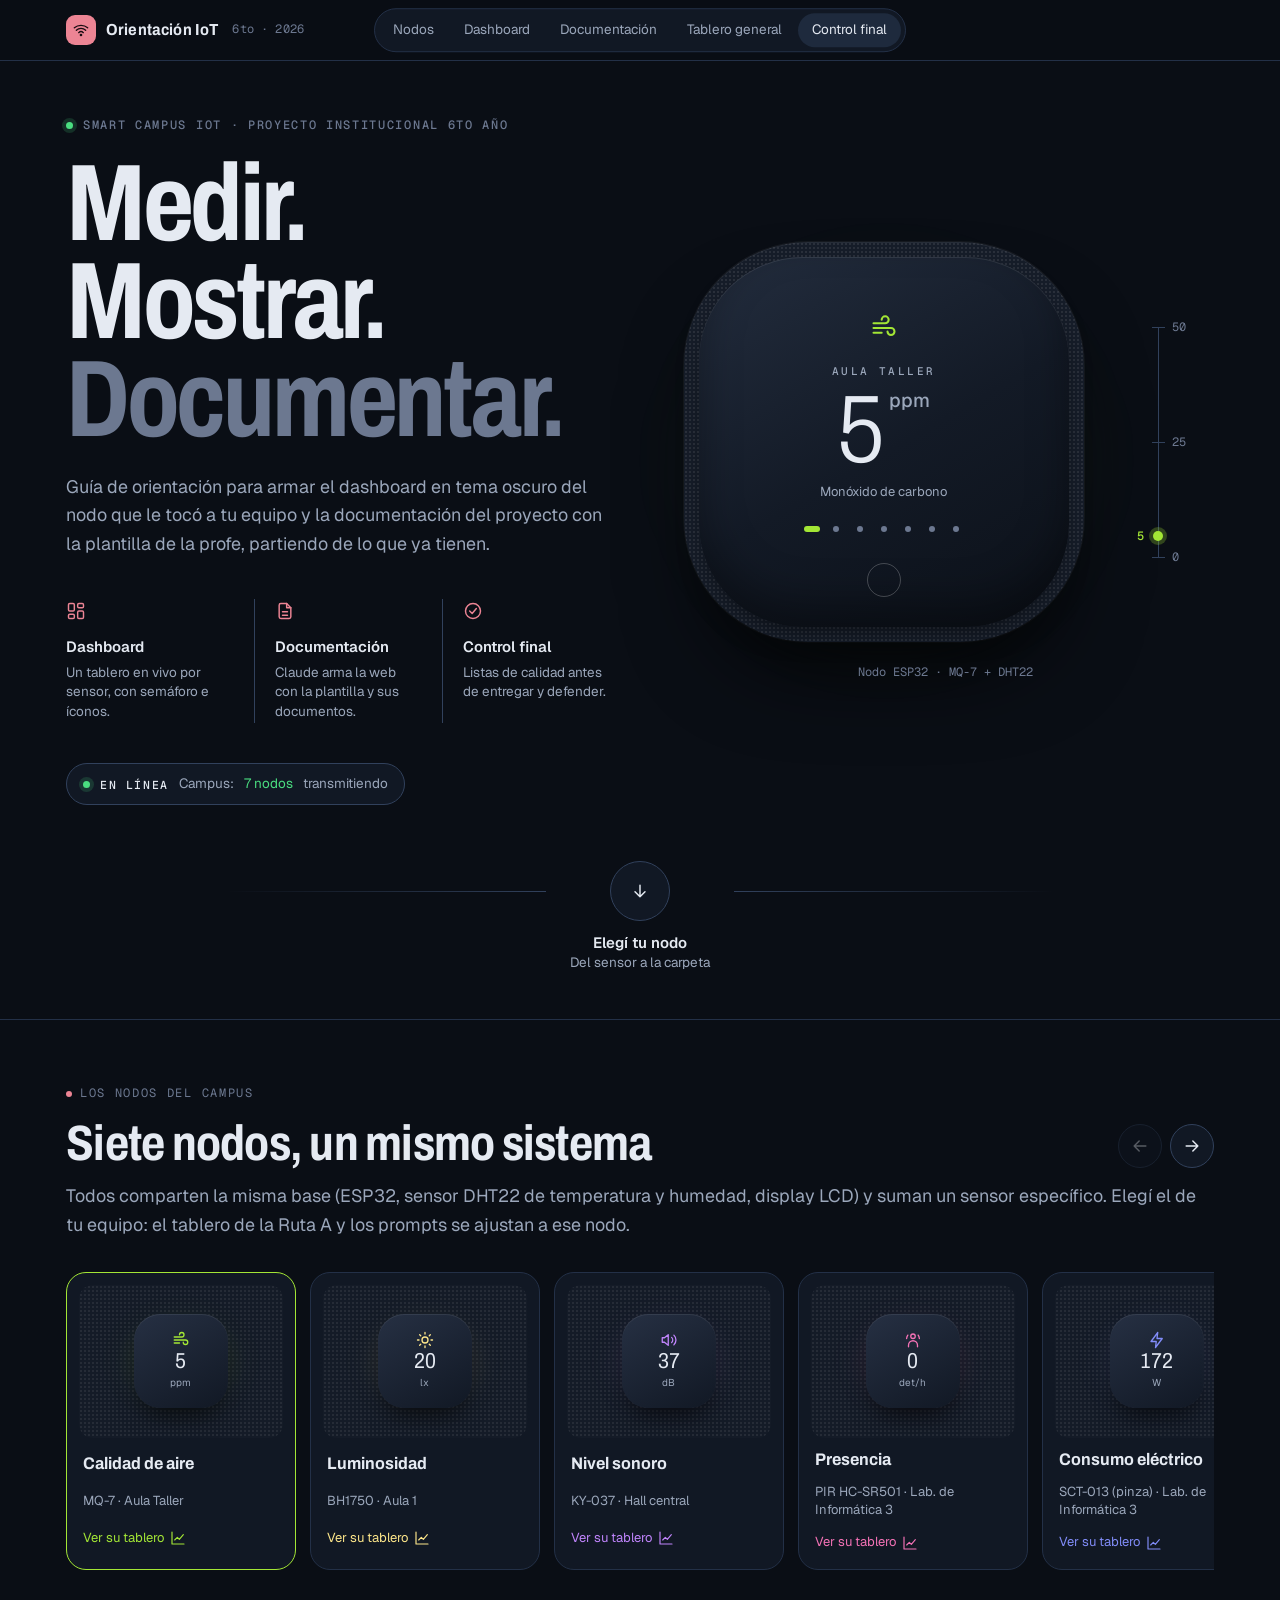
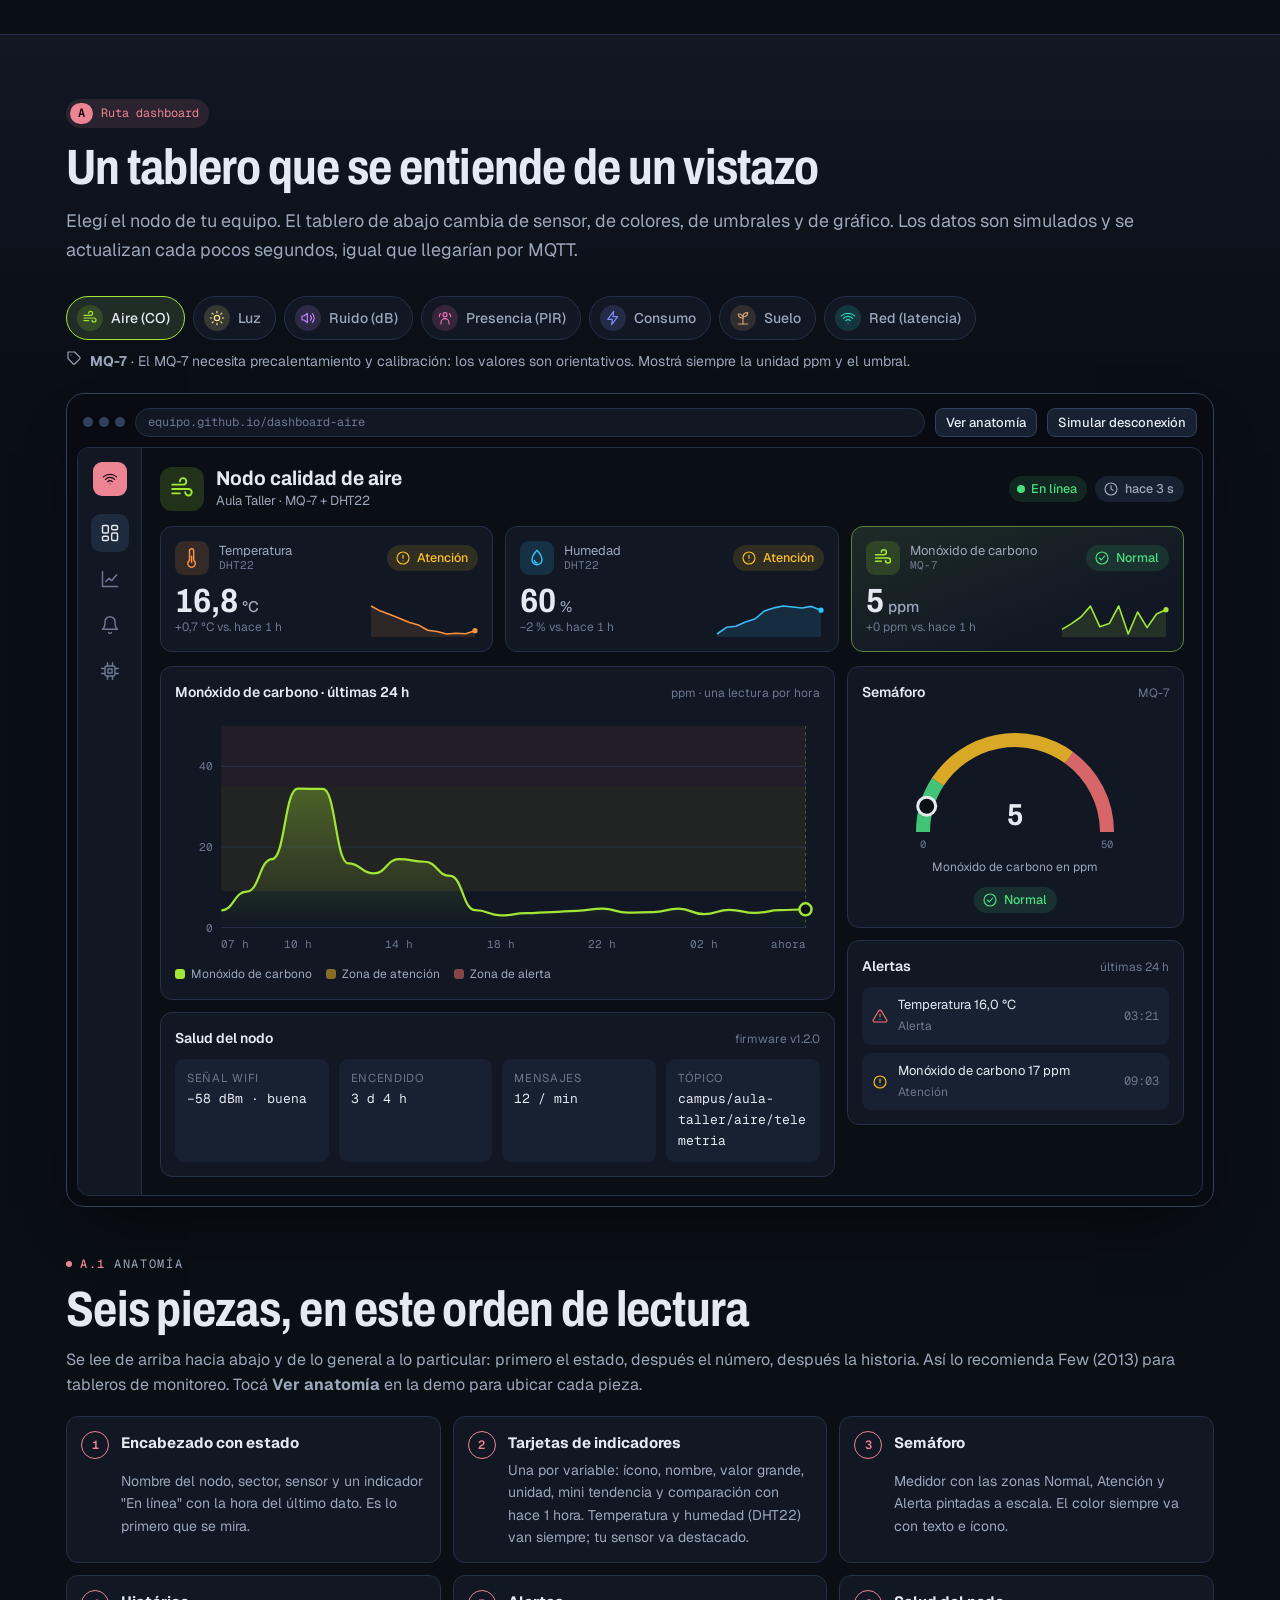
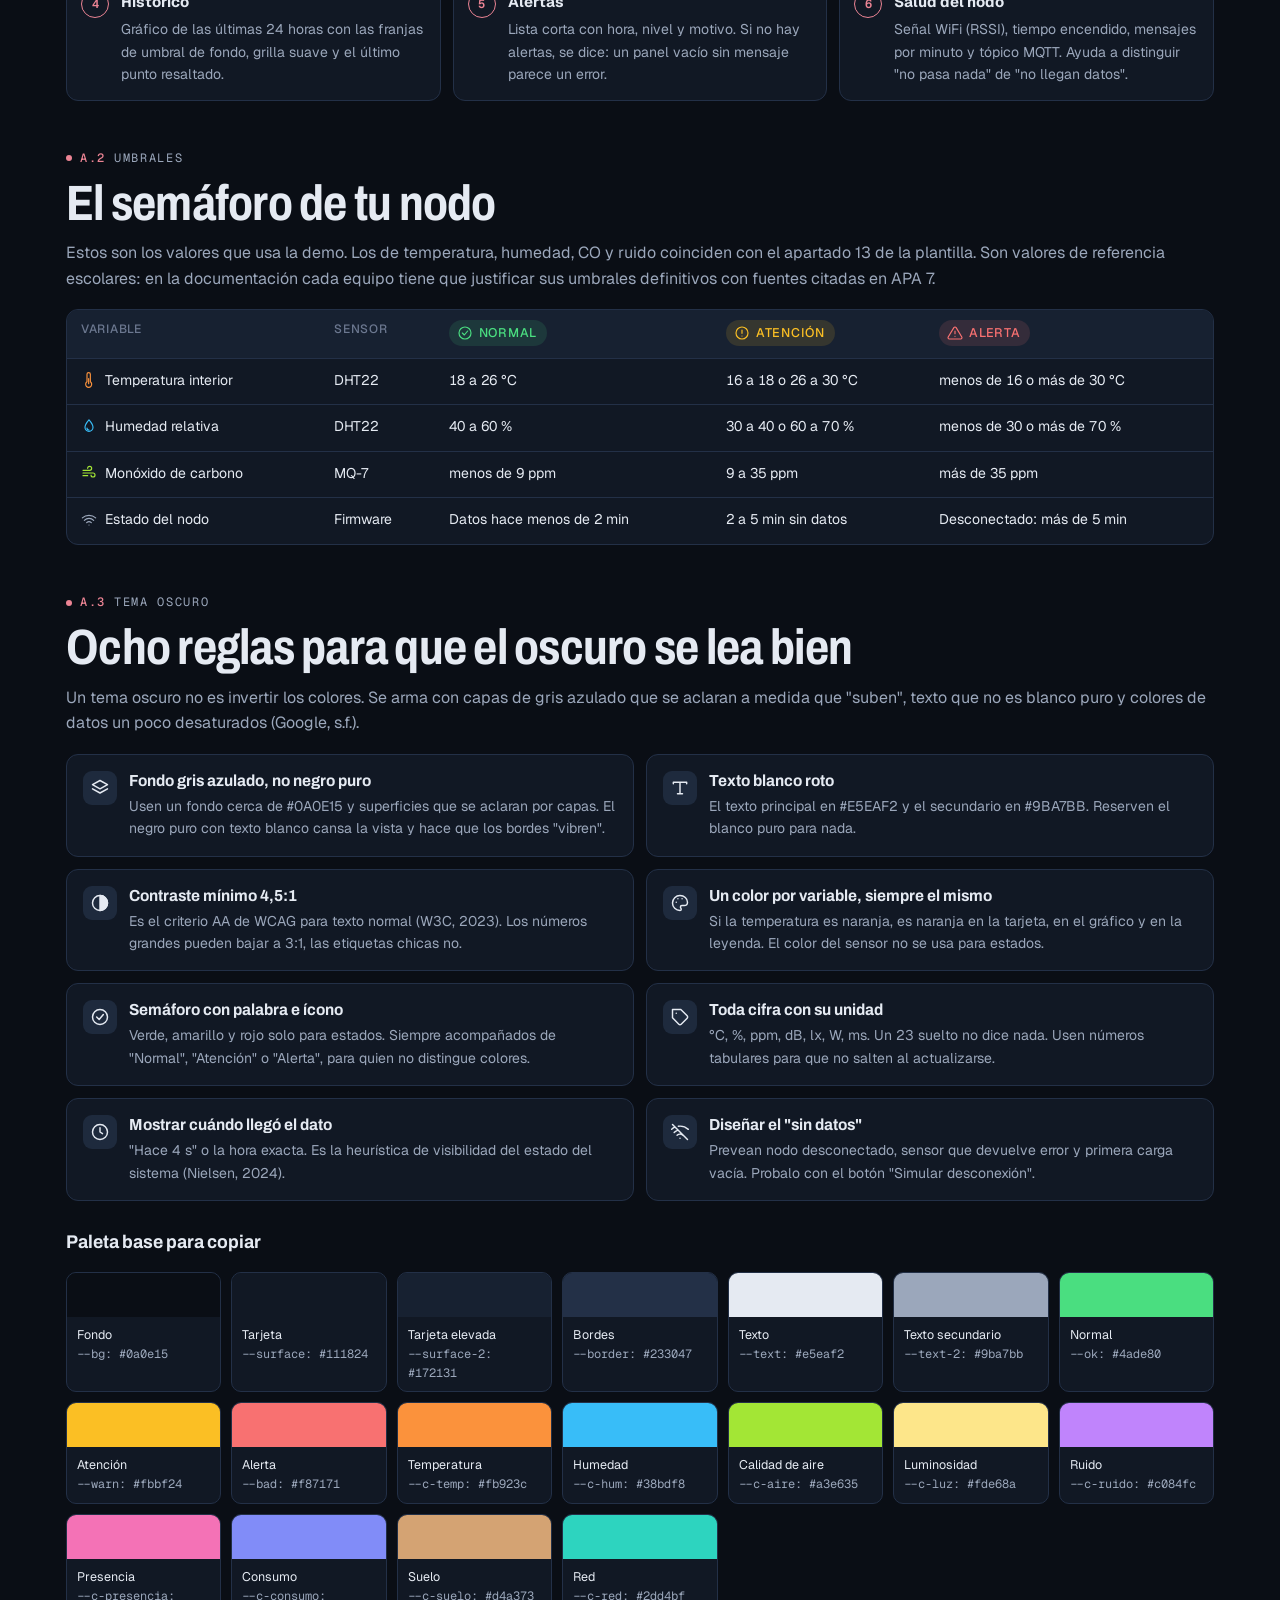
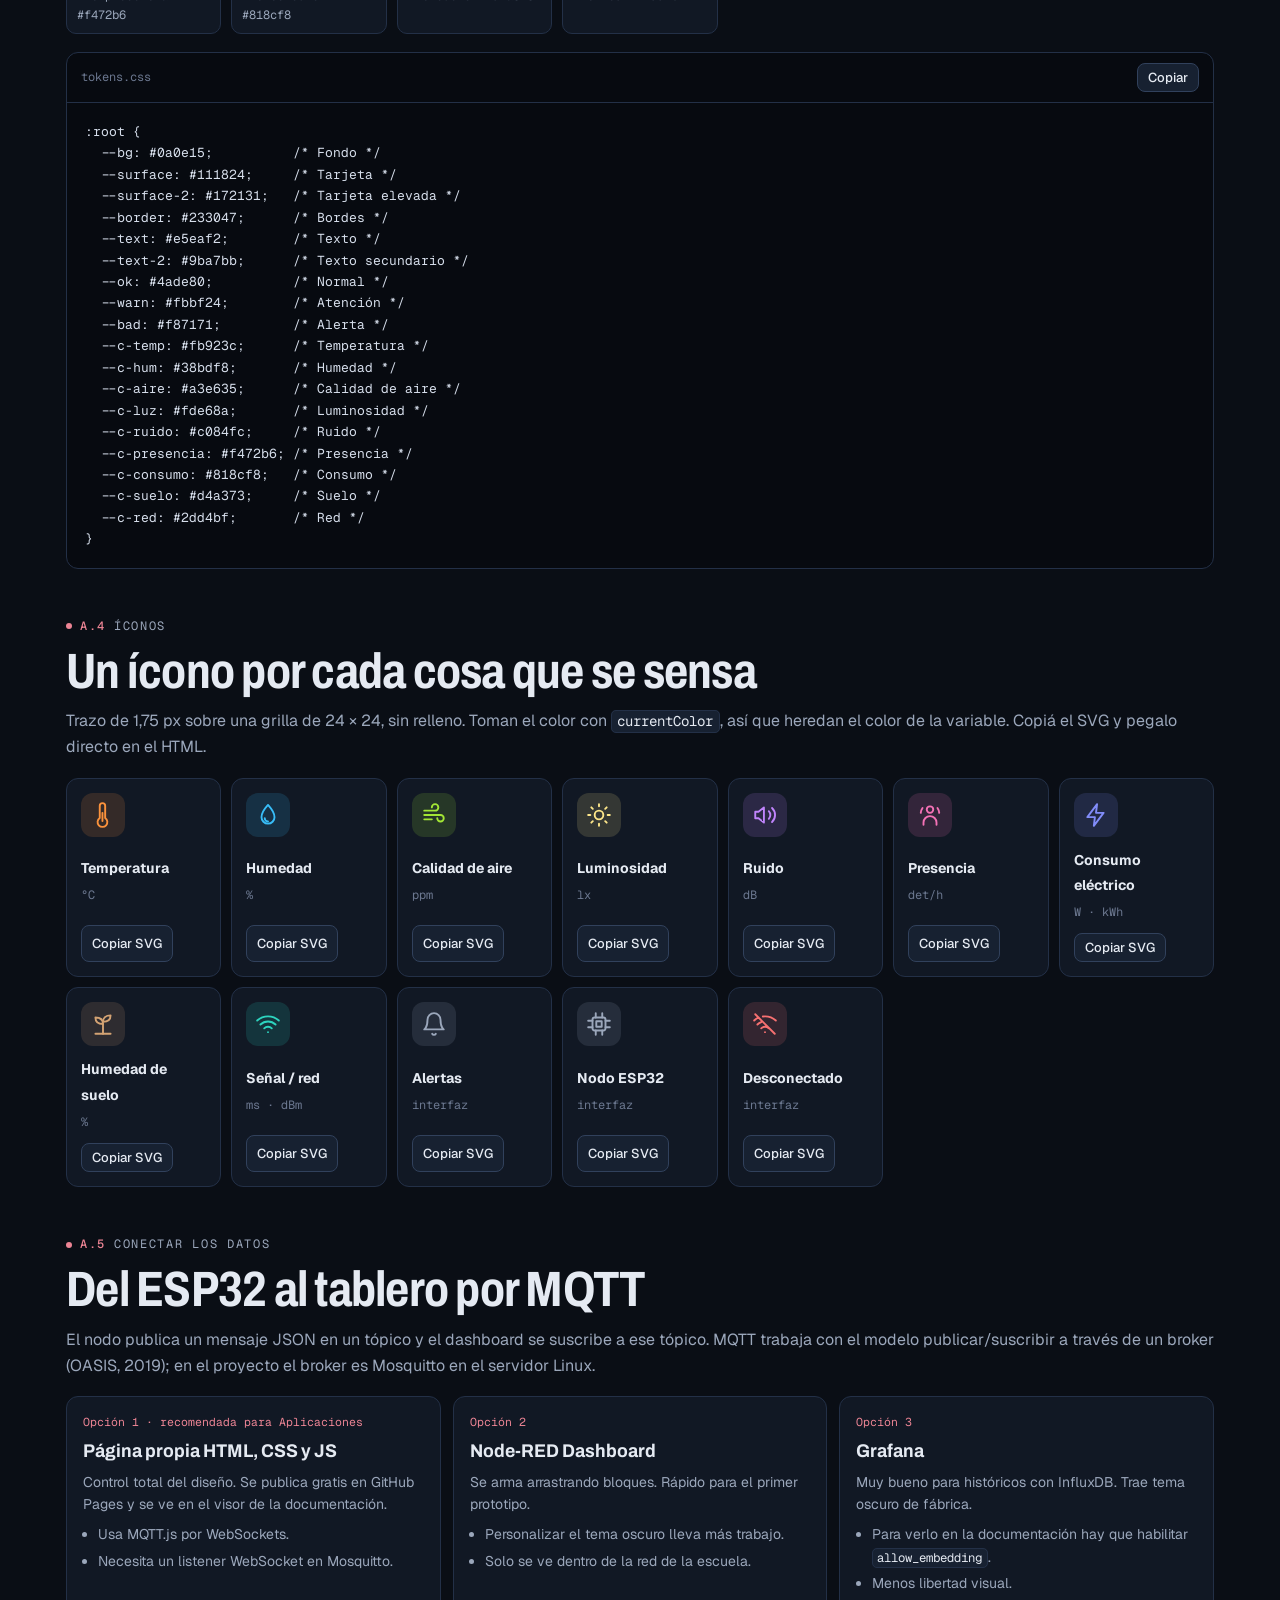
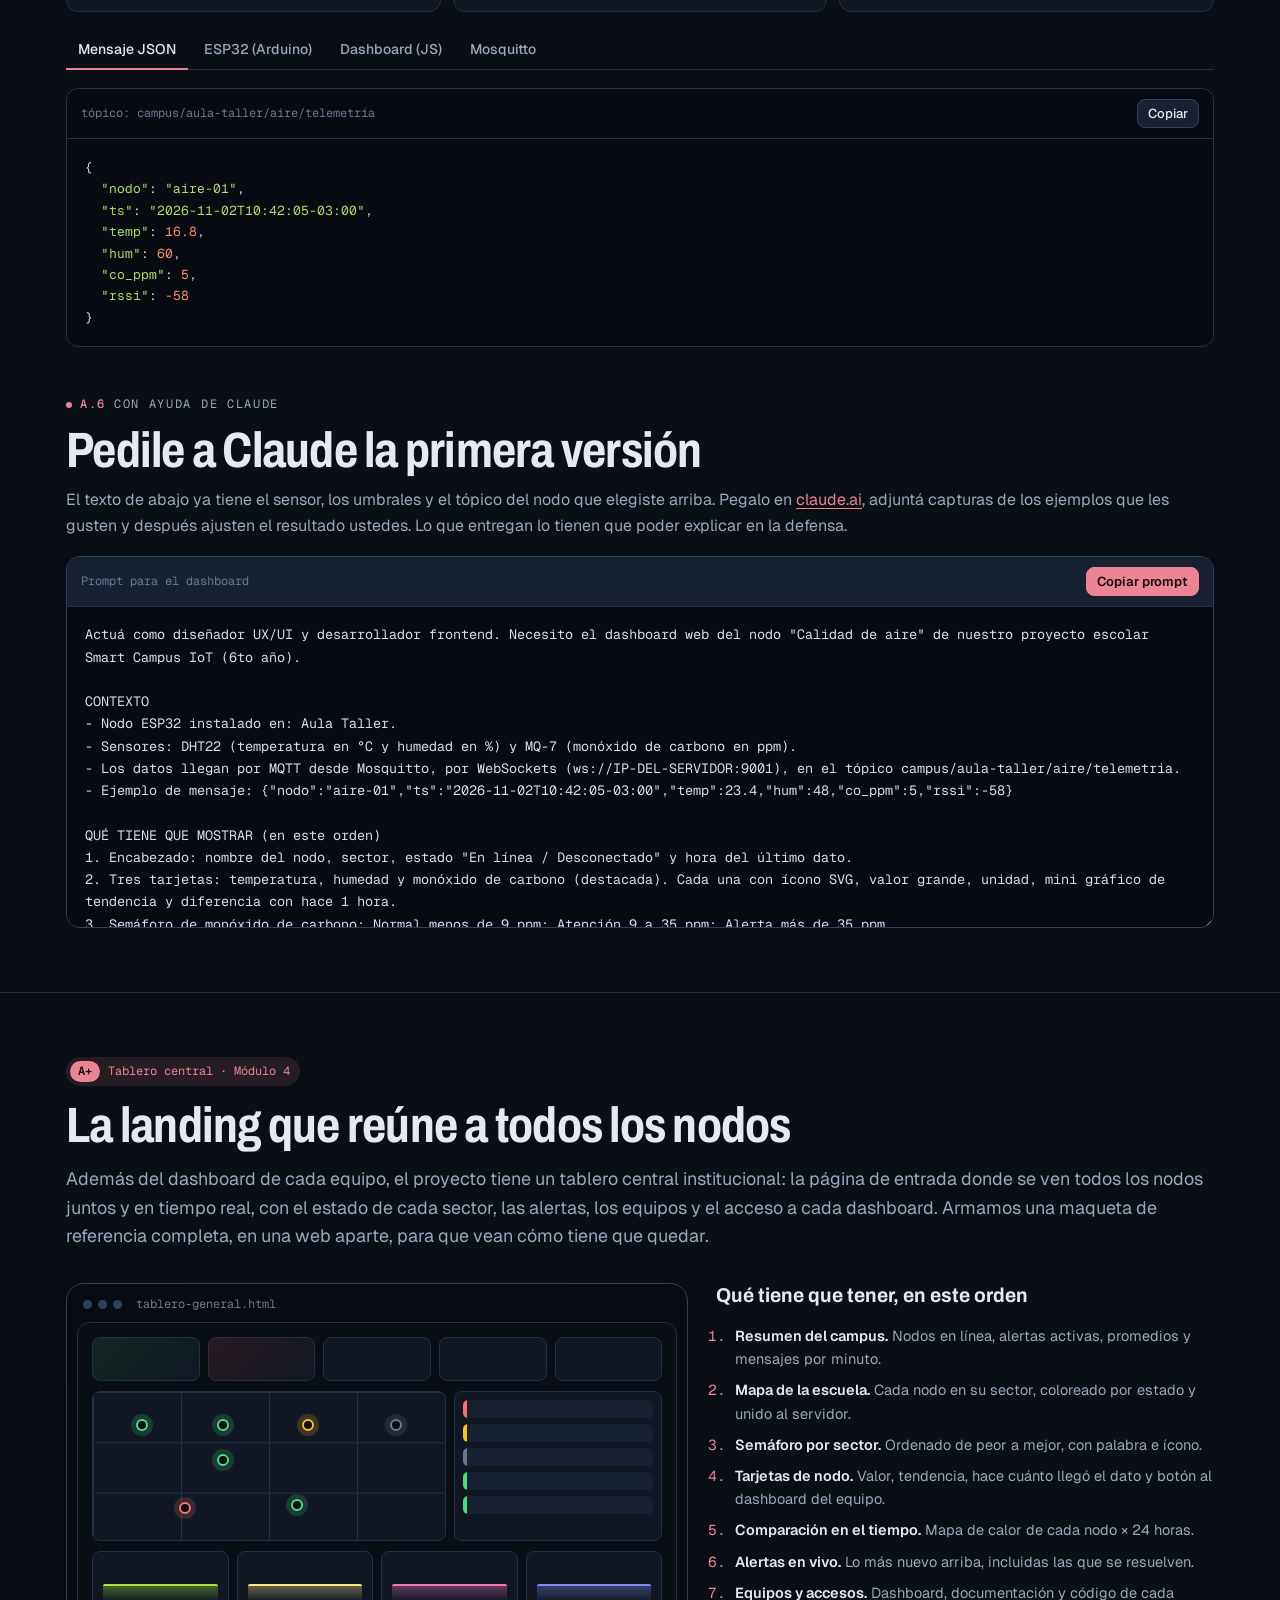
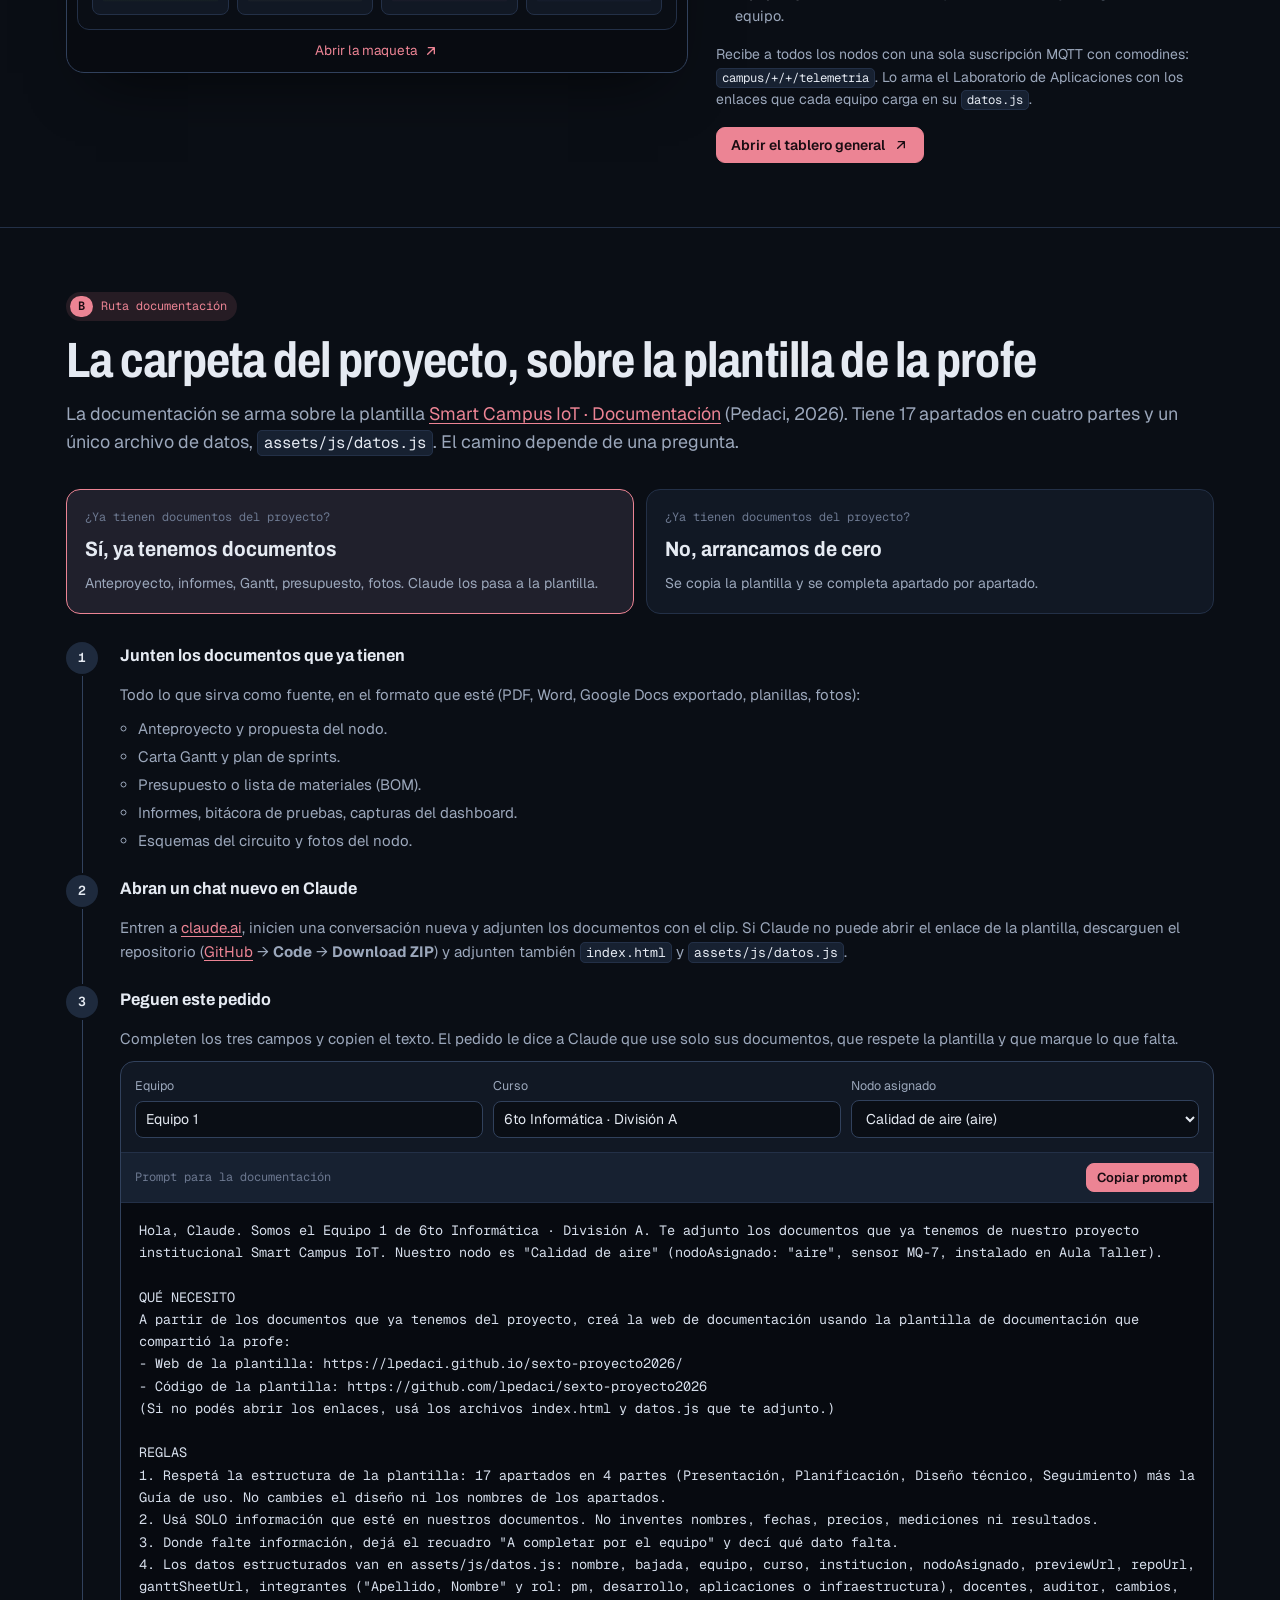
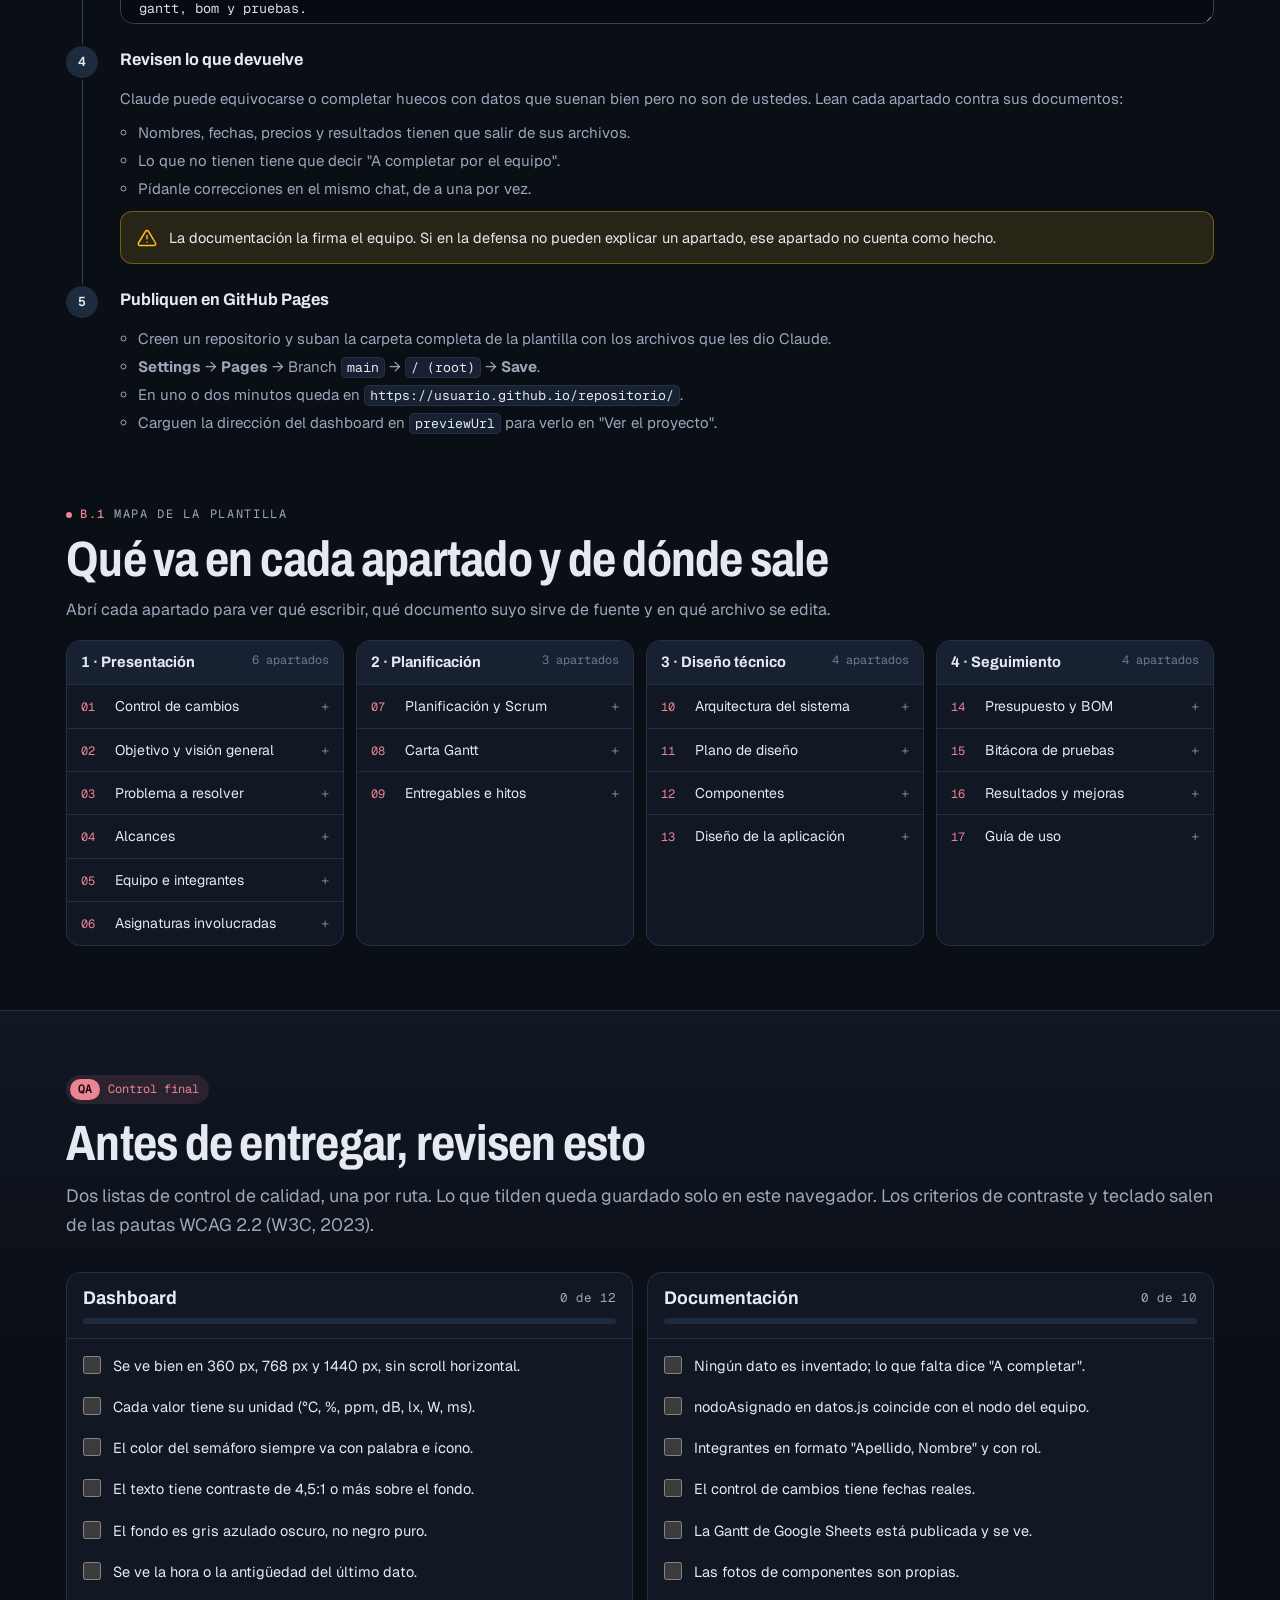
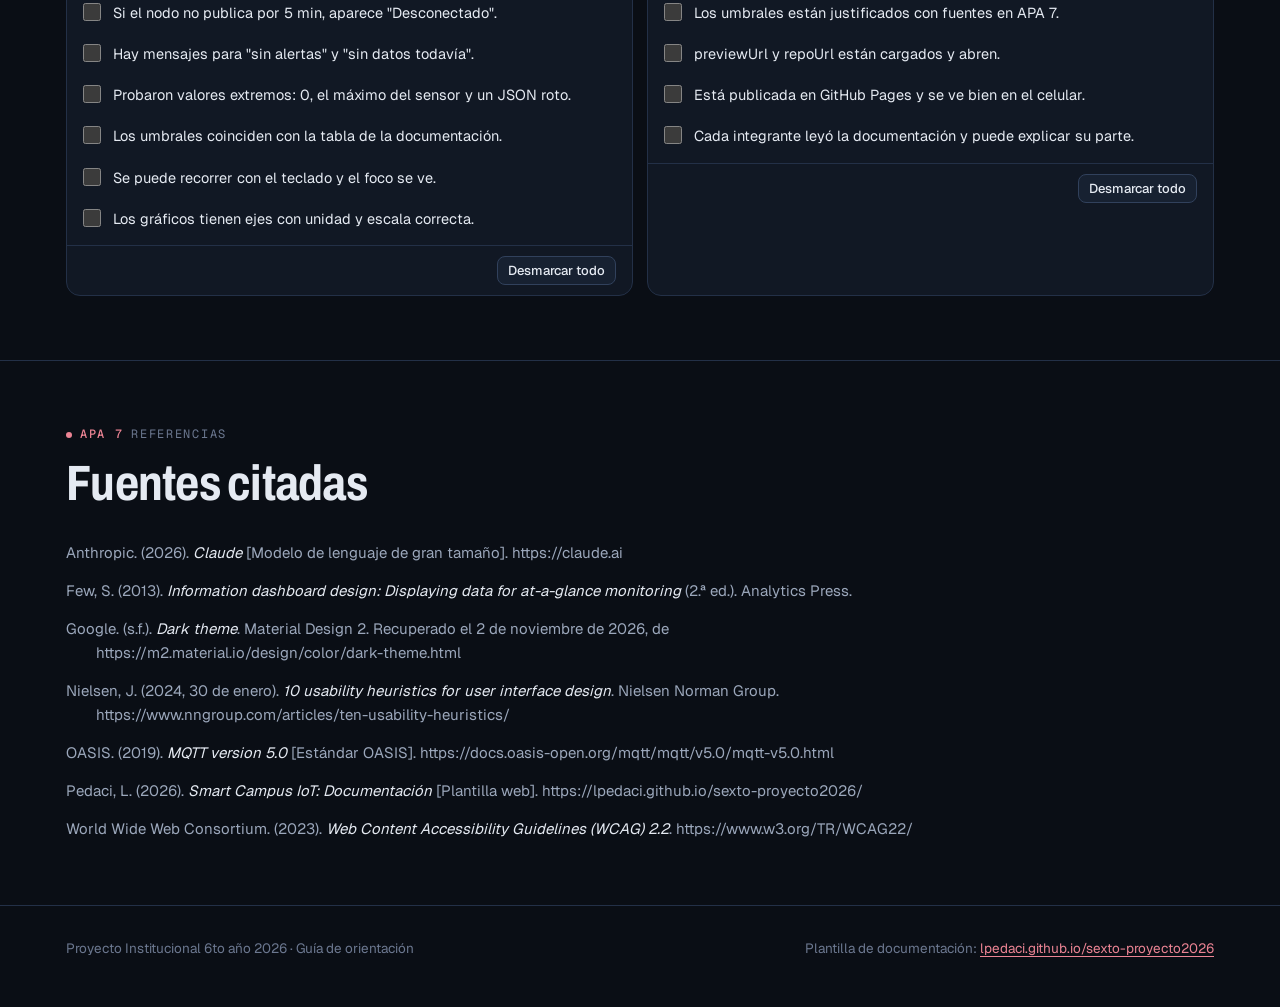
==== commit 5829f9d4: "Nav centrada, favicon, galería de nodos con arrastre y nodo de consumo activo en Lab. Informática 3" ====
--- a/index.html
+++ b/index.html
@@ -6,6 +6,8 @@
 <title>Orientación Proyecto IoT</title>
 <meta name="claude:viewport-fit-sides" content="cover">
 <meta name="description" content="Guía para 6to año: cómo diseñar el dashboard en tema oscuro de cada nodo IoT y cómo armar la documentación del proyecto con la plantilla de la profe.">
+<link rel="icon" type="image/svg+xml" href="data:image/svg+xml,%3Csvg xmlns="http://www.w3.org/2000/svg" viewBox="0 0 32 32"%3E%3Crect width="32" height="32" rx="8" fill="%23EC8494"/%3E%3Cg fill="none" stroke="%231A0C12" stroke-width="2.4" stroke-linecap="round"%3E%3Cpath d="M6 13.2a14 14 0 0 1 20 0"/%3E%3Cpath d="M9.5 17a9 9 0 0 1 13 0"/%3E%3Cpath d="M13 20.6a4.2 4.2 0 0 1 6 0"/%3E%3C/g%3E%3Ccircle cx="16" cy="24" r="1.7" fill="%231A0C12"/%3E%3C/svg%3E">
+<meta name="theme-color" content="#0a0e15">
 <link rel="preconnect" href="https://fonts.googleapis.com">
 <link rel="preconnect" href="https://fonts.gstatic.com" crossorigin>
 <link rel="stylesheet" href="https://fonts.googleapis.com/css2?family=Archivo:wdth,wght@75..125,300..800&family=Geist:wght@400;500;600&family=Geist+Mono:wght@400;500&display=swap">
@@ -91,6 +93,7 @@
 .top nav { justify-self: center; min-width: 0; max-width: 100%; display: flex; gap: 2px; padding: 4px; border: 1px solid var(--border); border-radius: 999px; background: var(--surface); overflow-x: auto; scrollbar-width: none; }
 .top nav a { color: var(--text-2); text-decoration: none; font-size: 13.5px; padding: 6px 14px; border-radius: 999px; white-space: nowrap; transition: background .15s, color .15s; }
 .top nav a:hover, .top nav a.on { color: var(--text); background: var(--surface-3); }
+@media (min-width: 901px) { .top .wrap { position: relative; } .top nav { position: absolute; left: 50%; top: 50%; transform: translate(-50%, -50%); } }
 @media (max-width: 900px) { .top .wrap { grid-template-columns: auto minmax(0, 1fr); } .top nav { justify-self: end; } .brand small { display: none; } }
 @media (max-width: 560px) { .brand .bt { display: none; } .top nav a.opt { display: none; } .top nav a { padding: 6px 11px; } }
 
@@ -182,7 +185,12 @@
 .rail-nav { display: flex; gap: 8px; }
 .rail-nav button { width: 44px; height: 44px; border-radius: 50%; border: 1px solid var(--border-strong); background: var(--surface); color: var(--text); cursor: pointer; display: grid; place-items: center; }
 .rail-nav button:hover { background: var(--text); color: var(--bg); }
-.rail { display: grid; grid-auto-flow: column; grid-auto-columns: minmax(230px, 1fr); gap: 14px; overflow-x: auto; scroll-snap-type: x mandatory; padding-bottom: 10px; scrollbar-width: thin; scrollbar-color: var(--border-strong) transparent; }
+.rail { display: grid; grid-auto-flow: column; grid-auto-columns: minmax(230px, 1fr); gap: 14px; overflow-x: auto; scroll-snap-type: x mandatory; scroll-behavior: smooth; scrollbar-width: none; cursor: grab; user-select: none; -webkit-user-select: none; touch-action: pan-x pan-y; }
+.rail::-webkit-scrollbar { display: none; }
+.rail.drag { cursor: grabbing; scroll-snap-type: none; scroll-behavior: auto; }
+.rail.drag .ncard { pointer-events: none; }
+.rail .ncard img, .rail .ncard svg { -webkit-user-drag: none; }
+.rail-nav button:disabled { opacity: .35; cursor: default; background: var(--surface); color: var(--text); }
 .ncard { scroll-snap-align: start; text-align: left; font: inherit; color: var(--text); background: var(--surface); border: 1px solid var(--border); border-radius: 20px; padding: 12px 12px 16px; cursor: pointer; display: grid; gap: 12px; transition: border-color .2s, transform .2s; }
 .ncard:hover { border-color: color-mix(in srgb, var(--c) 60%, var(--border)); transform: translateY(-2px); }
 .ncard[aria-pressed="true"] { border-color: var(--c); }
@@ -1700,6 +1708,32 @@
   $("#railPrev").addEventListener("click", () => $("#rail").scrollBy({ left: -railStep(), behavior: reduceMotion ? "auto" : "smooth" }));
   $("#railNext").addEventListener("click", () => $("#rail").scrollBy({ left: railStep(), behavior: reduceMotion ? "auto" : "smooth" }));
 
+
+  /* arrastre con el mouse: botón izquierdo o rueda (clic sostenido) */
+  (() => {
+    const rail = $("#rail"); let down = null, moved = false;
+    rail.addEventListener("mousedown", e => {
+      if (e.button !== 0 && e.button !== 1) return;
+      if (e.button === 1) e.preventDefault(); // evita el autoscroll nativo y usa el arrastre
+      down = { x: e.clientX, left: rail.scrollLeft }; moved = false;
+    });
+    window.addEventListener("mousemove", e => {
+      if (!down) return;
+      const dx = e.clientX - down.x;
+      if (!moved && Math.abs(dx) > 4) { moved = true; rail.classList.add("drag"); }
+      if (moved) { rail.scrollLeft = down.left - dx; e.preventDefault(); }
+    });
+    window.addEventListener("mouseup", () => {
+      if (!down) return;
+      down = null;
+      if (moved) { rail.classList.remove("drag"); const c = rail.querySelector(".ncard"); if (c) { const step = c.offsetWidth + 14; rail.scrollTo({ left: Math.round(rail.scrollLeft / step) * step }); } }
+    });
+    rail.addEventListener("click", e => { if (moved) { e.stopPropagation(); e.preventDefault(); moved = false; } }, true);
+    rail.addEventListener("auxclick", e => { if (e.button === 1) e.preventDefault(); });
+    // inclinación lateral de la rueda (deltaX) y Shift + rueda funcionan de forma nativa
+    const upd = () => { $("#railPrev").disabled = rail.scrollLeft < 4; $("#railNext").disabled = rail.scrollLeft + rail.clientWidth > rail.scrollWidth - 4; };
+    rail.addEventListener("scroll", upd, { passive: true }); window.addEventListener("resize", upd); setTimeout(upd, 50);
+  })();
   /* ------------------------------------------------------------ menú activo */
   if ("IntersectionObserver" in window) {
     const links = $$(".top nav a");
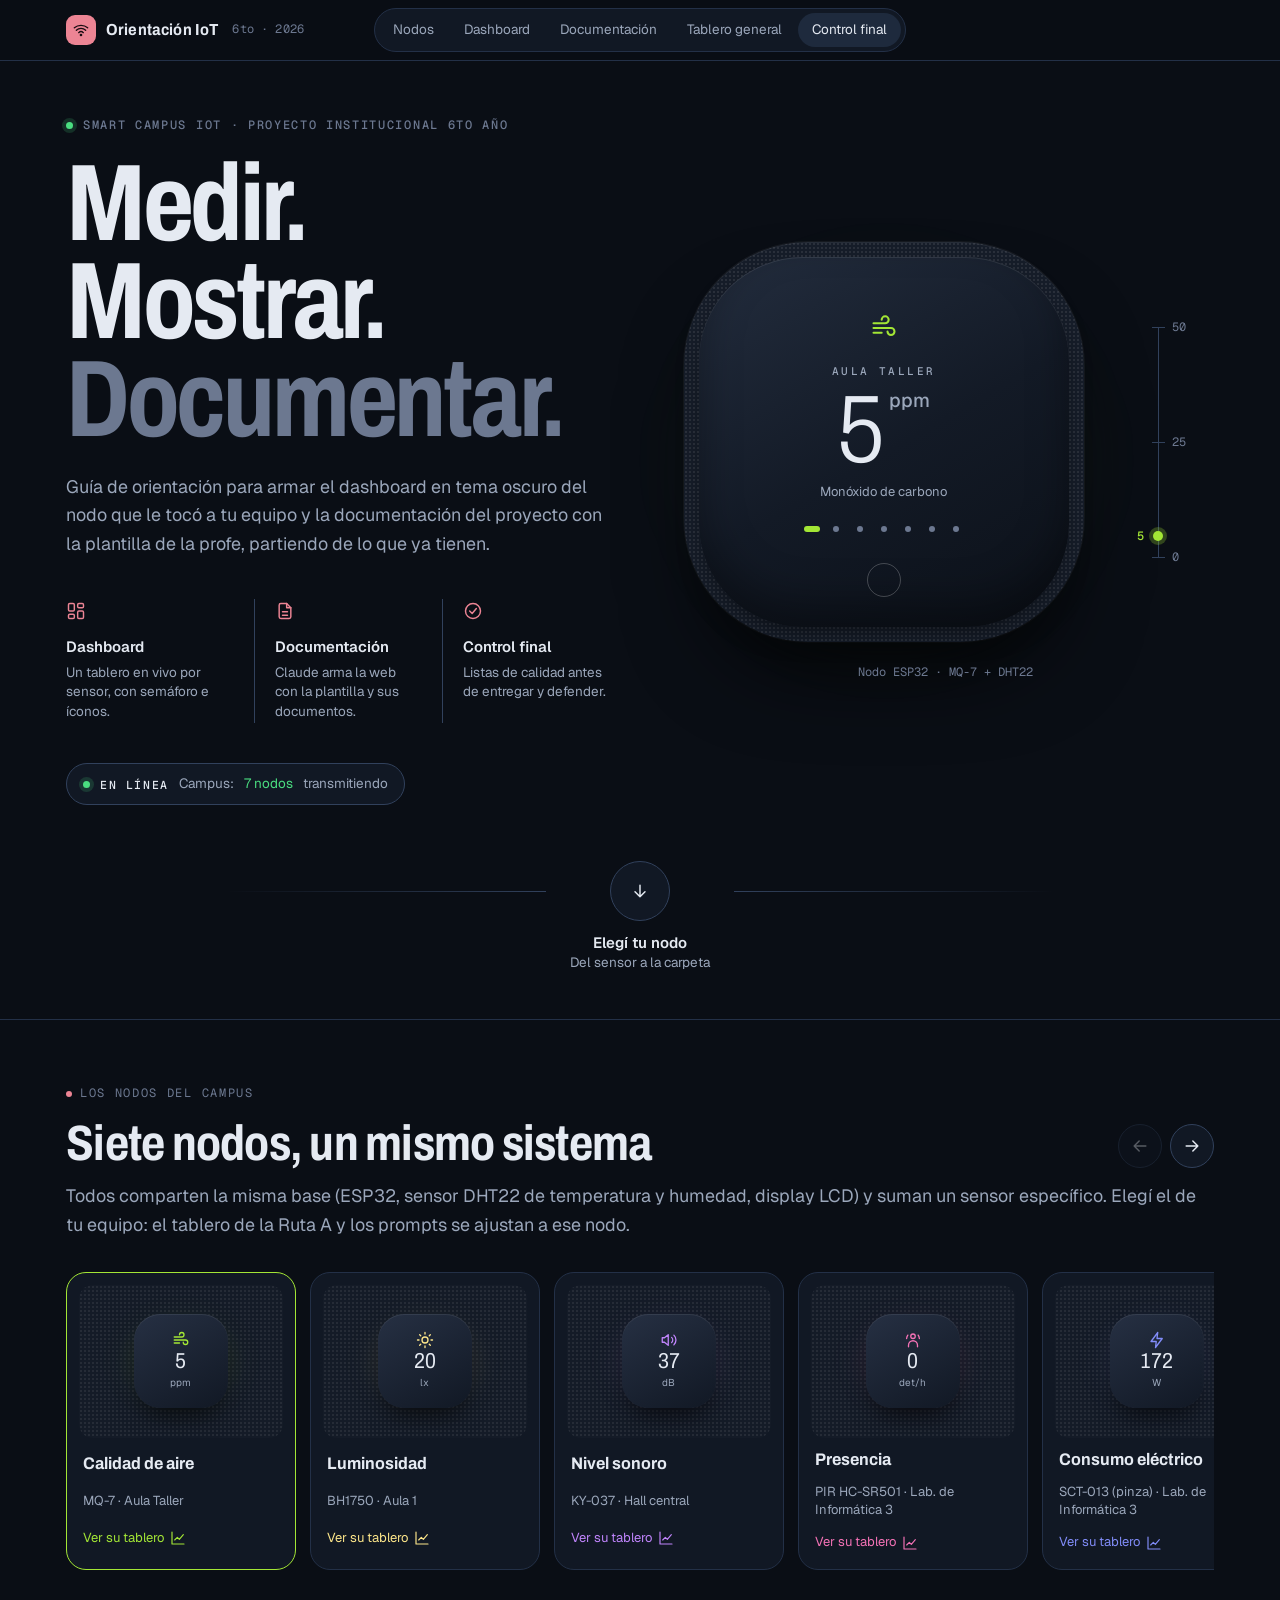
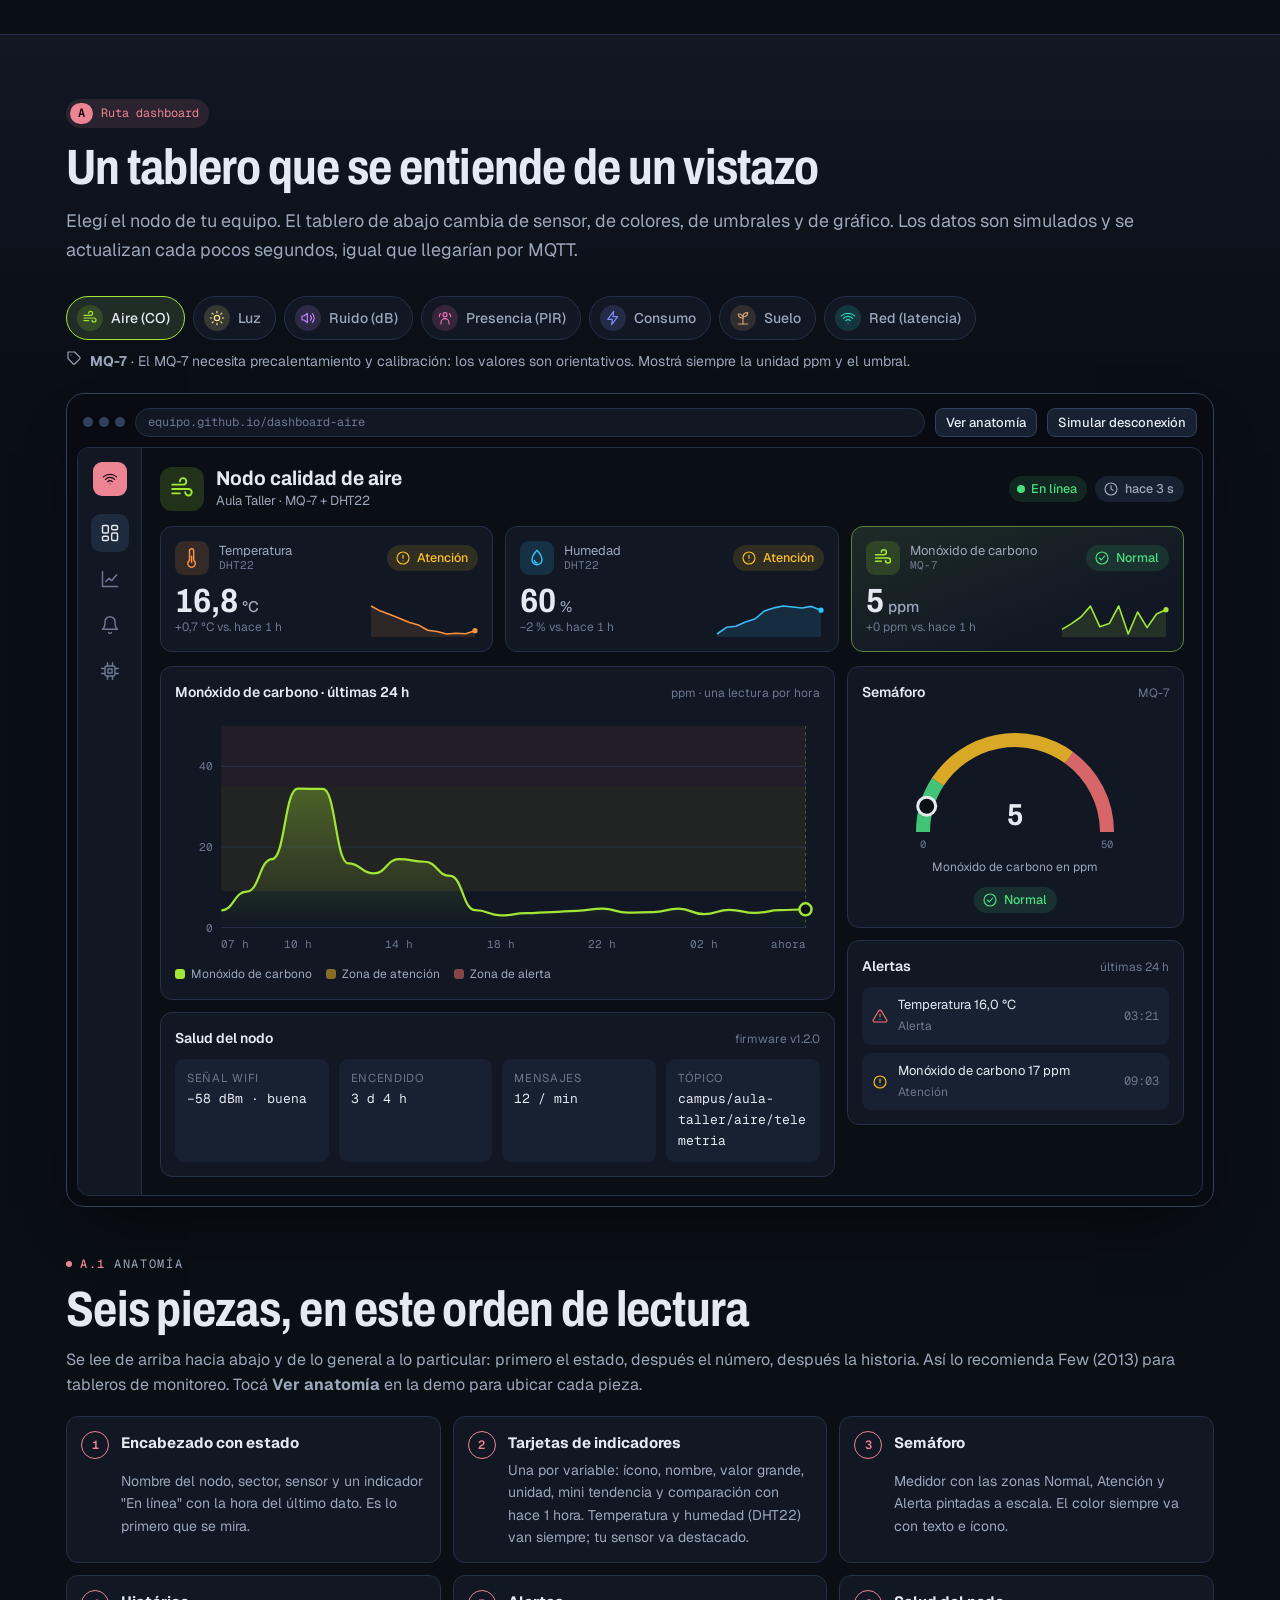
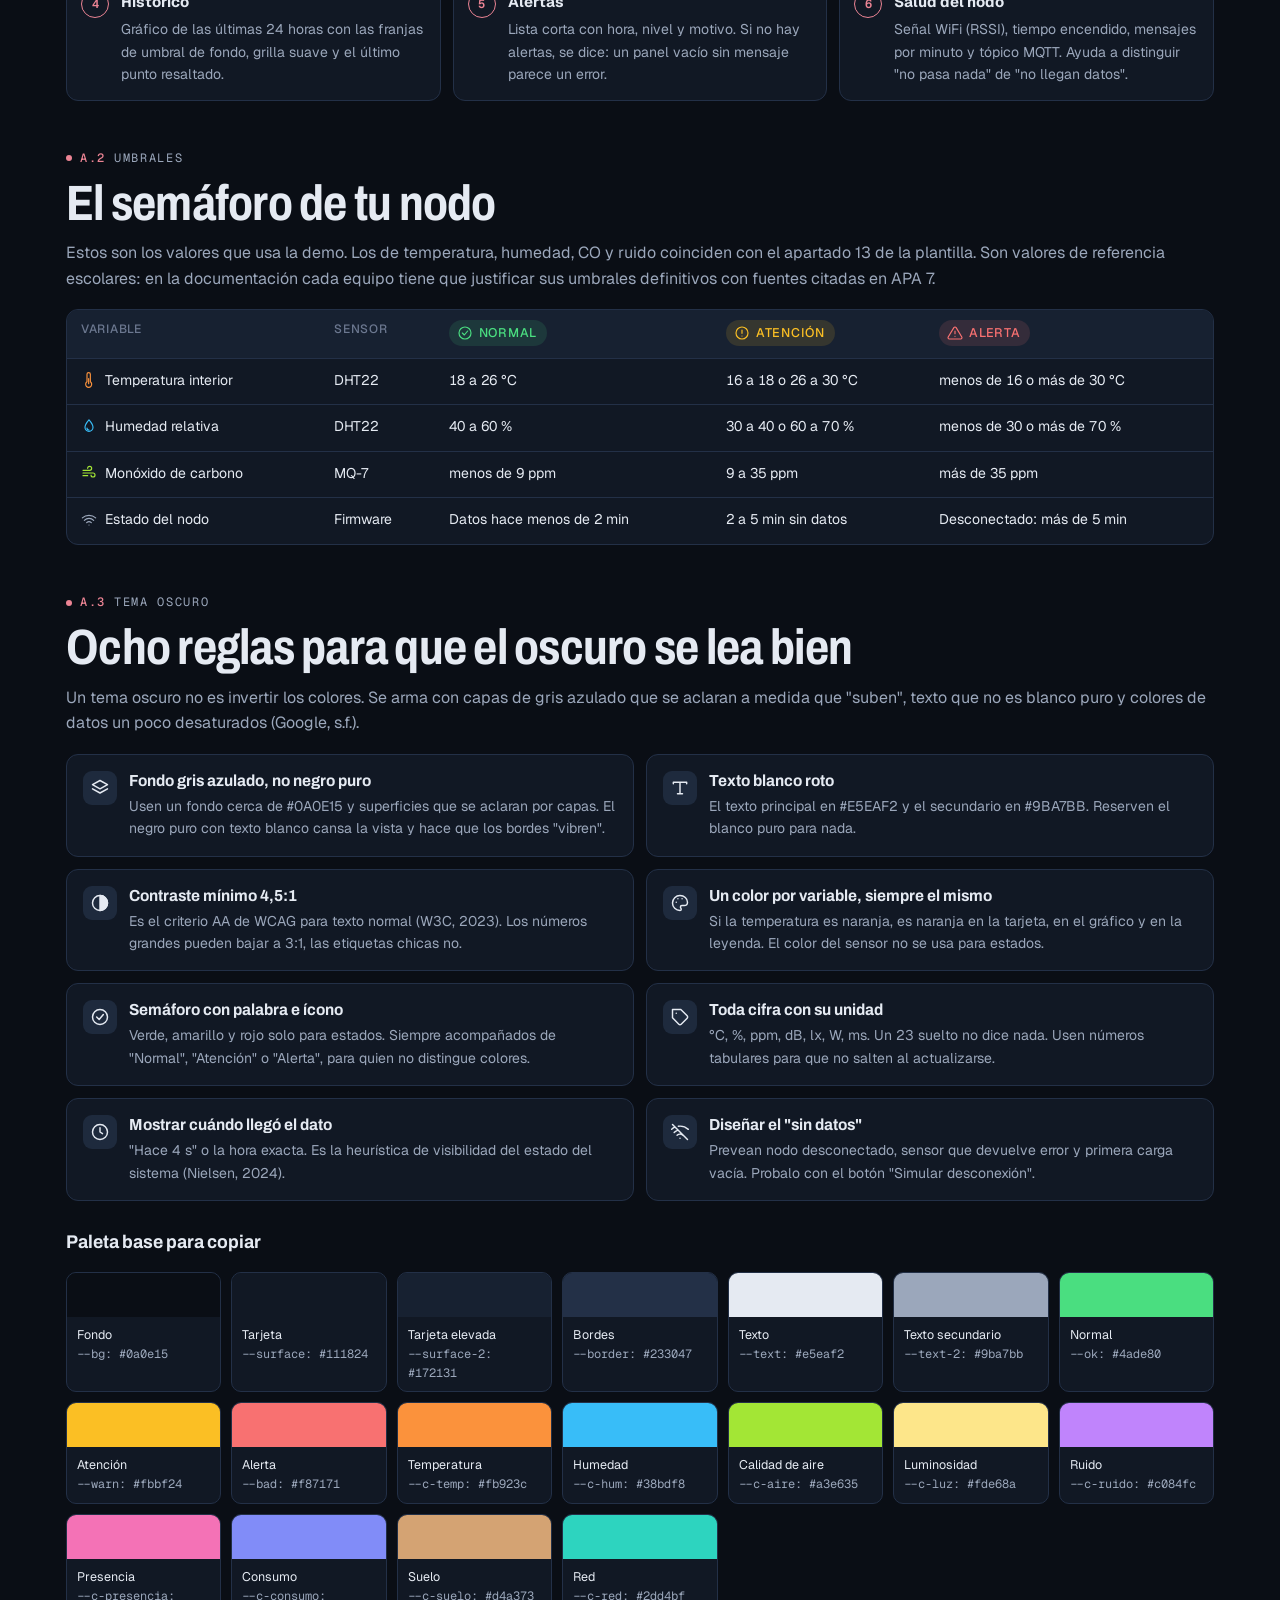
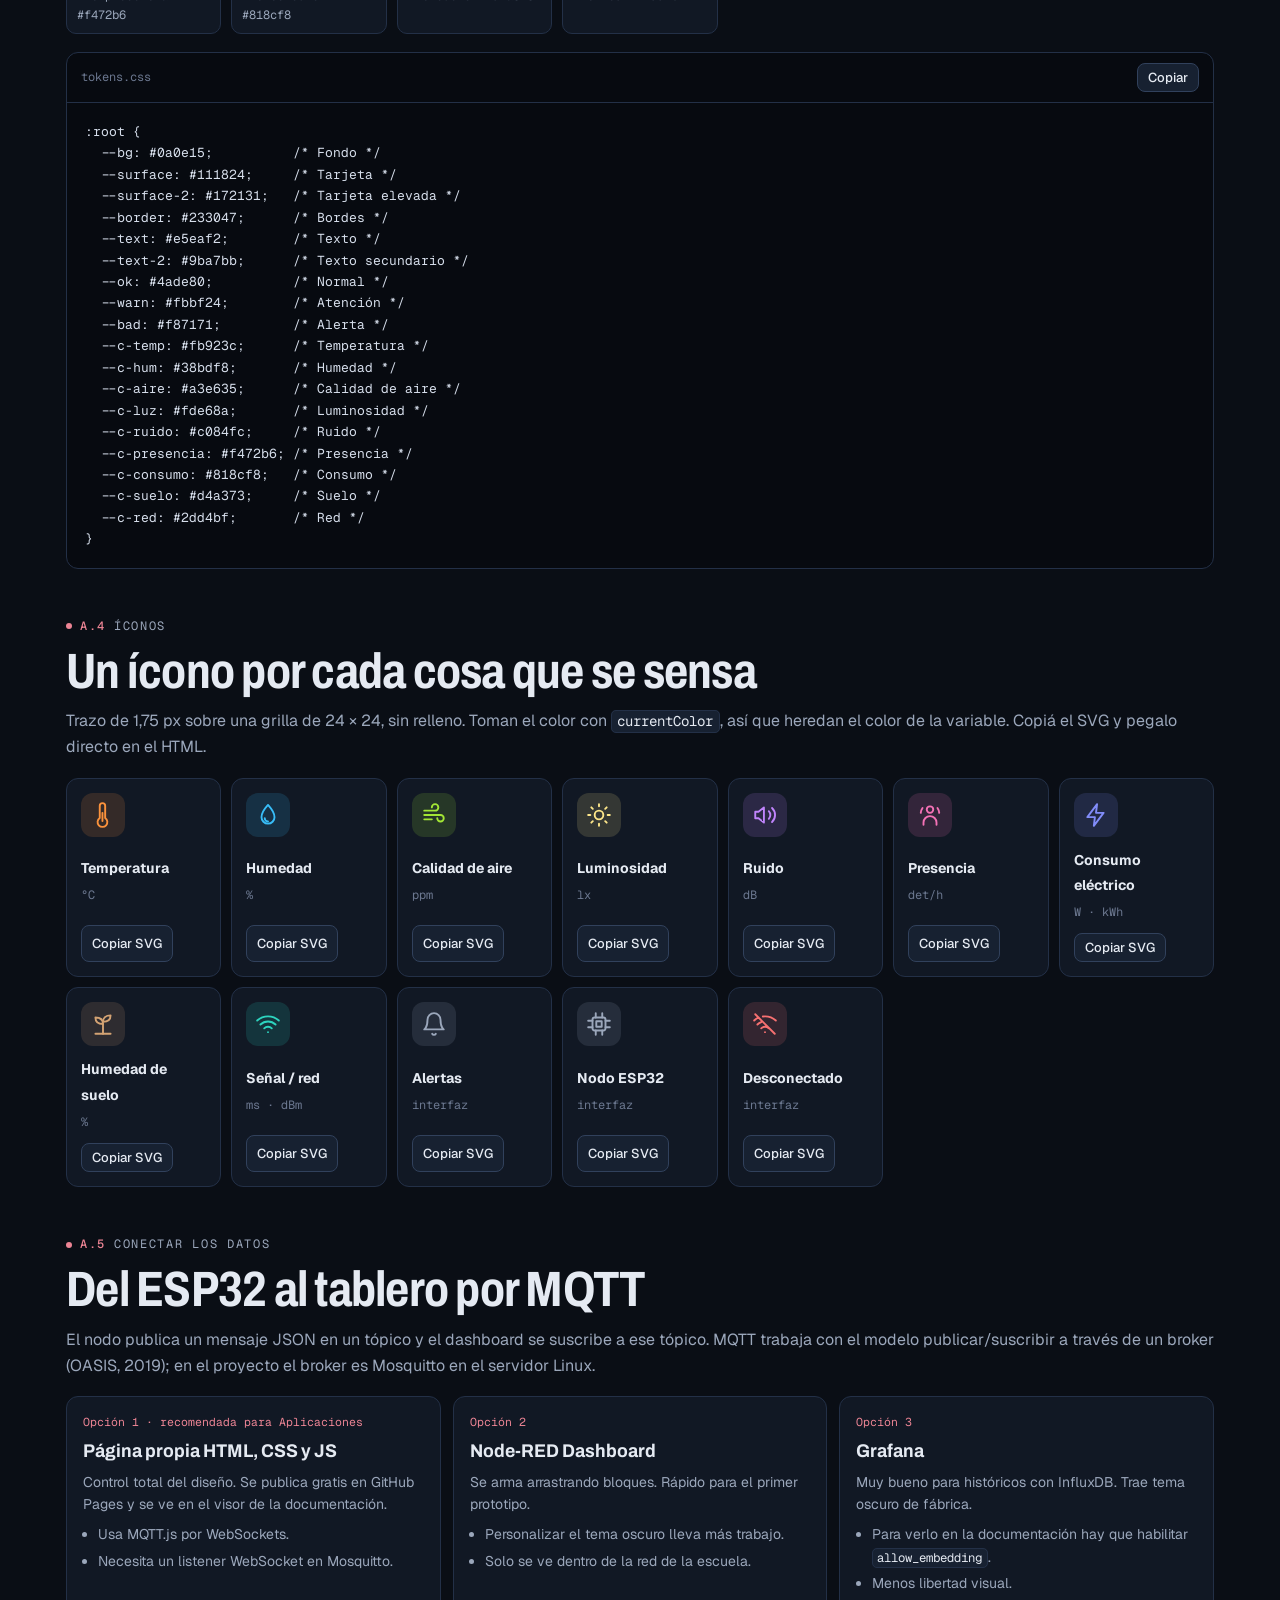
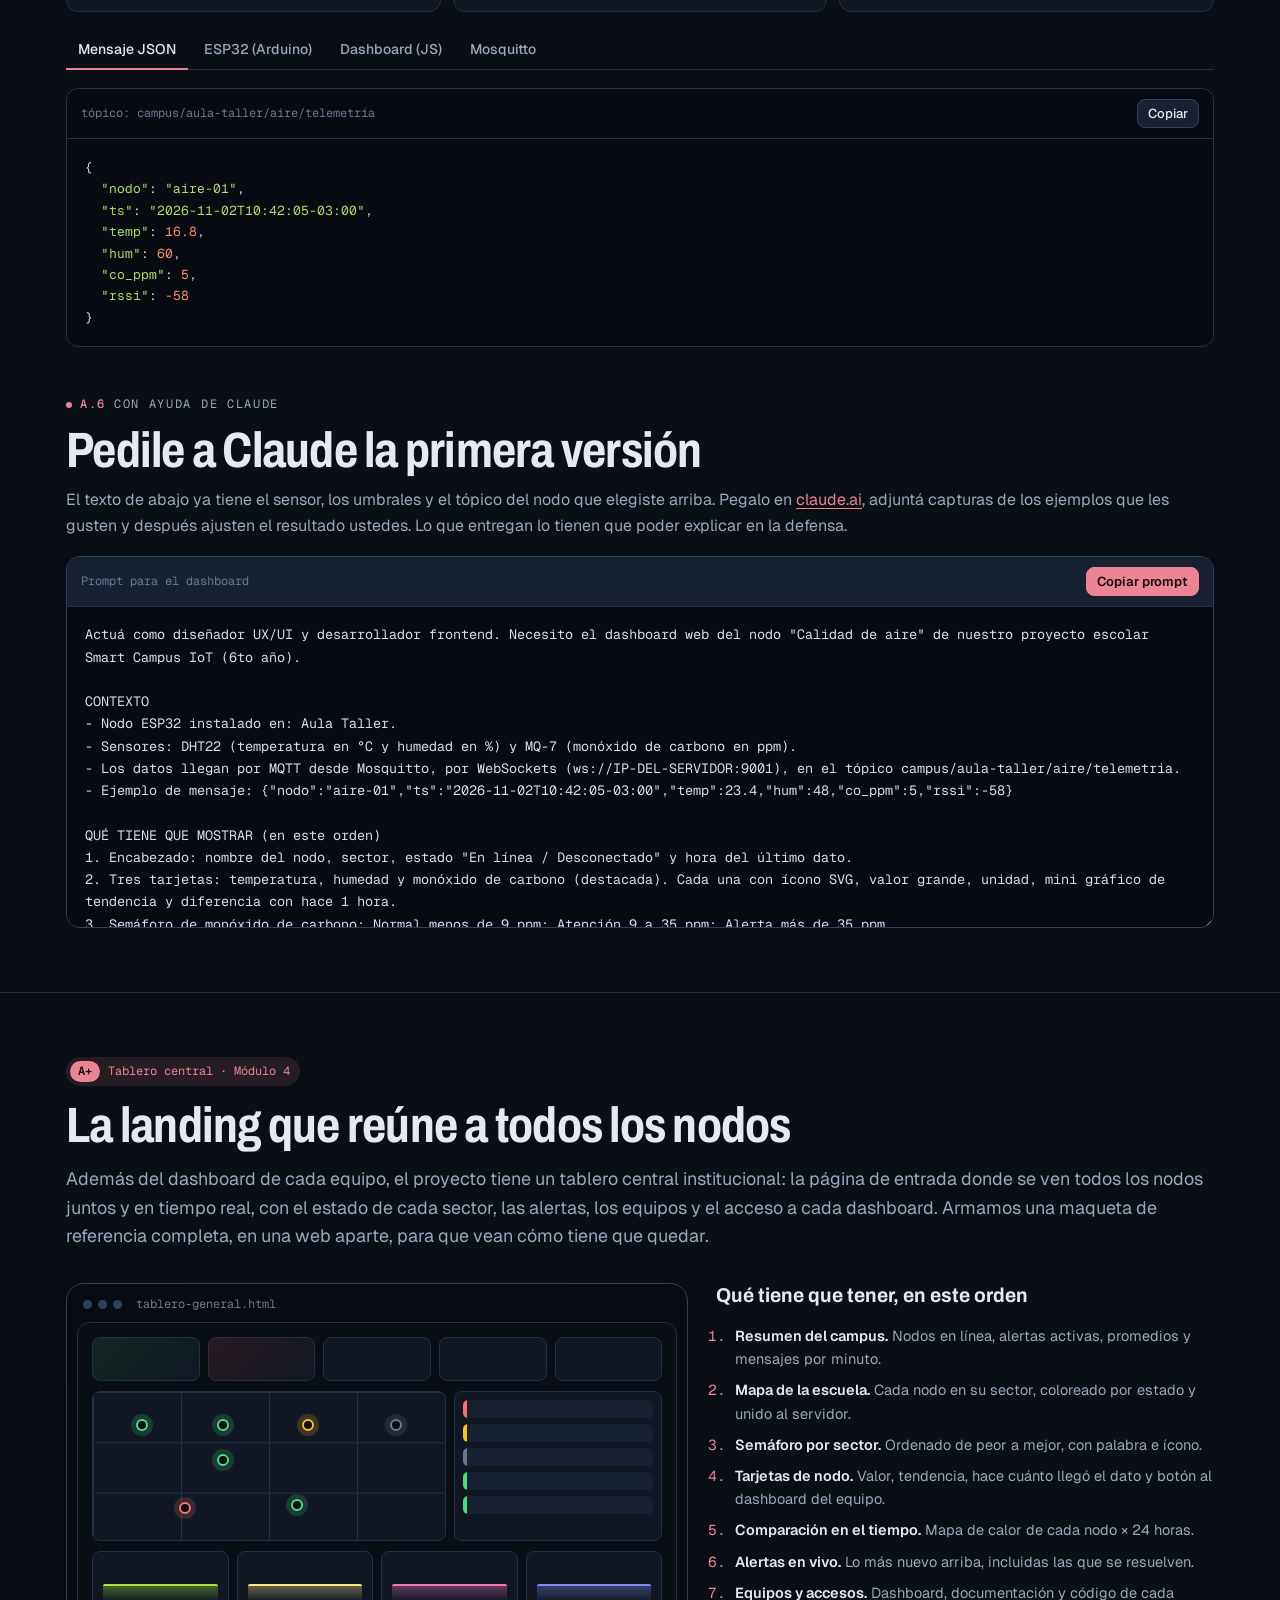
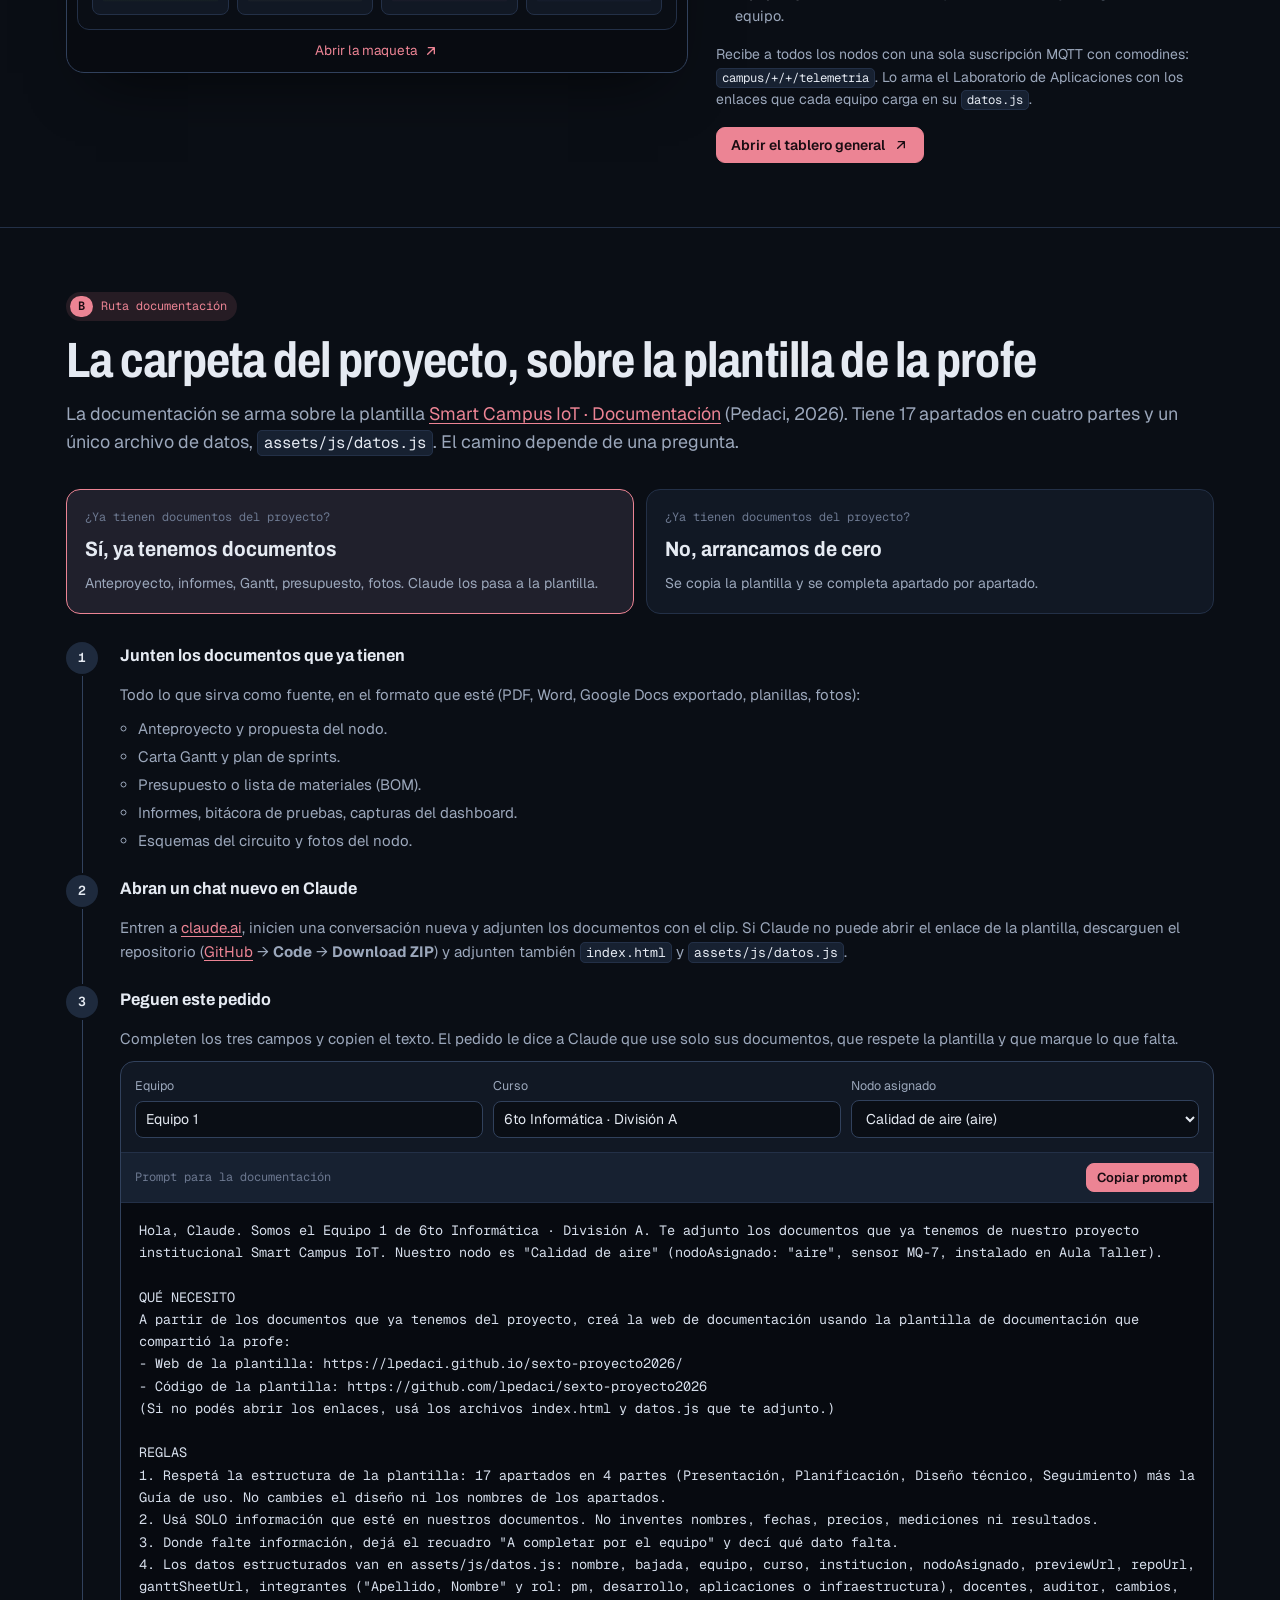
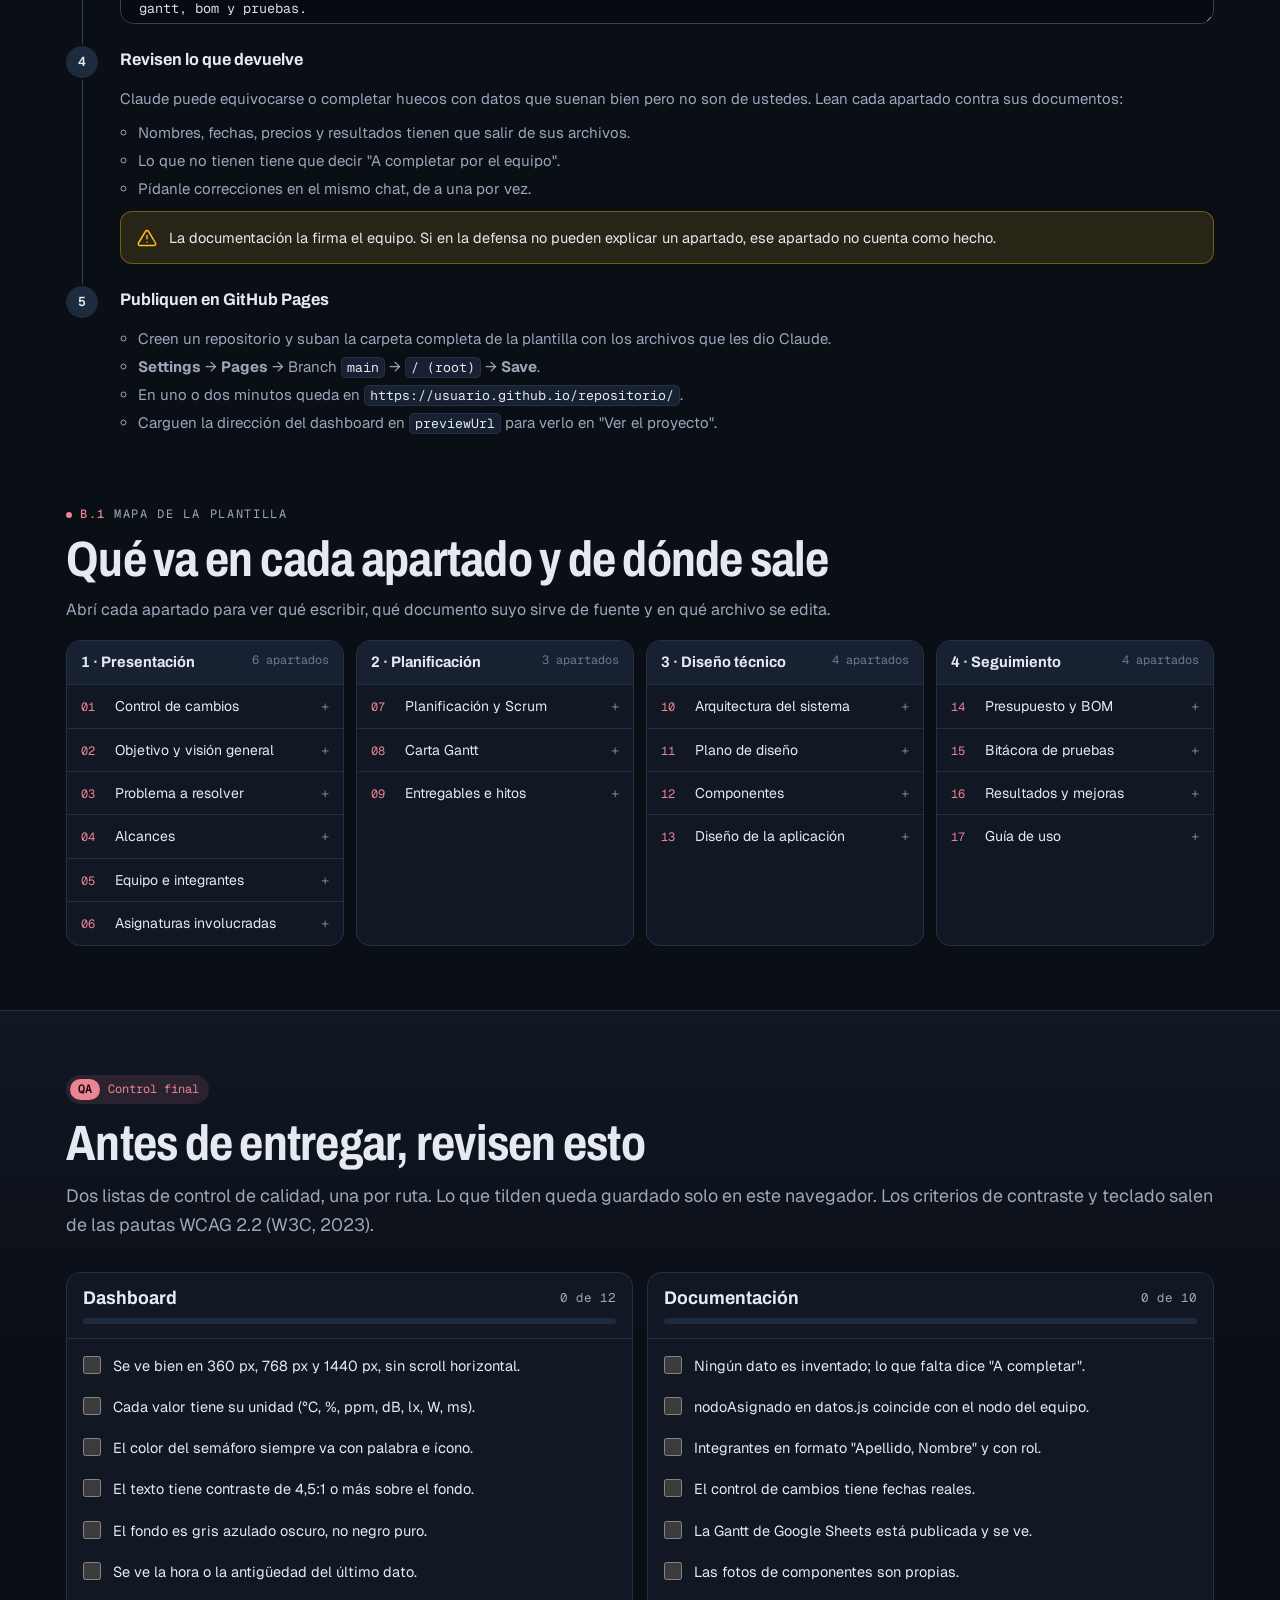
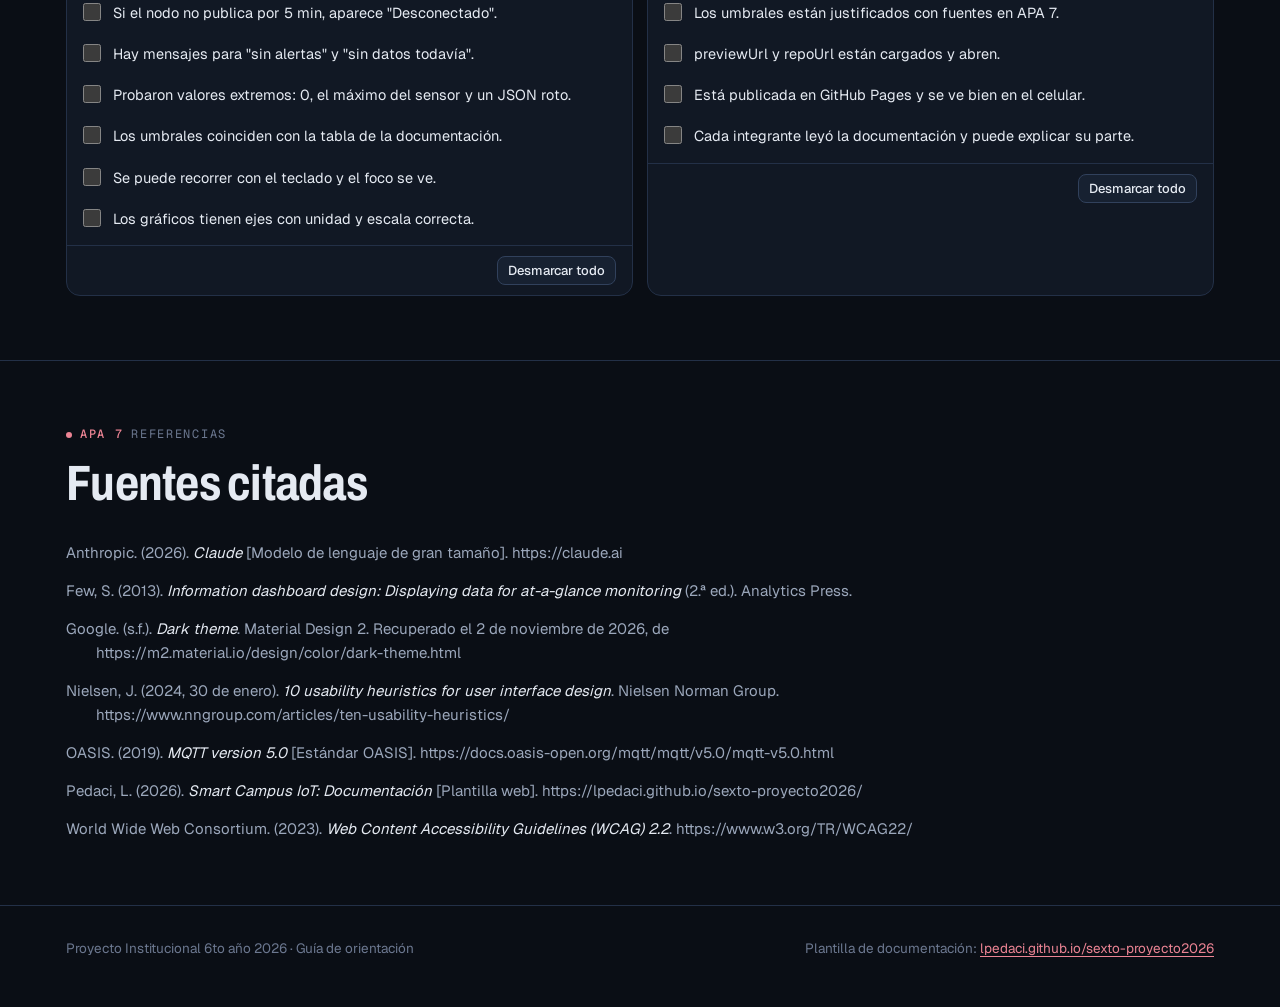
==== commit 00d157de: "Separar la web en assets y sumar íconos, tarjetas y SEO - Mover CSS, JS y datos de los HTML a assets" ====
--- a/index.html
+++ b/index.html
@@ -4,536 +4,94 @@
 <meta charset="utf-8">
 <meta name="viewport" content="width=device-width, initial-scale=1, viewport-fit=cover">
 <title>Orientación Proyecto IoT</title>
-<meta name="claude:viewport-fit-sides" content="cover">
 <meta name="description" content="Guía para 6to año: cómo diseñar el dashboard en tema oscuro de cada nodo IoT y cómo armar la documentación del proyecto con la plantilla de la profe.">
-<link rel="icon" type="image/svg+xml" href="data:image/svg+xml,%3Csvg xmlns="http://www.w3.org/2000/svg" viewBox="0 0 32 32"%3E%3Crect width="32" height="32" rx="8" fill="%23EC8494"/%3E%3Cg fill="none" stroke="%231A0C12" stroke-width="2.4" stroke-linecap="round"%3E%3Cpath d="M6 13.2a14 14 0 0 1 20 0"/%3E%3Cpath d="M9.5 17a9 9 0 0 1 13 0"/%3E%3Cpath d="M13 20.6a4.2 4.2 0 0 1 6 0"/%3E%3C/g%3E%3Ccircle cx="16" cy="24" r="1.7" fill="%231A0C12"/%3E%3C/svg%3E">
+<meta name="author" content="Lourdes Pedaci">
+<meta name="robots" content="index, follow, max-image-preview:large">
+<link rel="canonical" href="https://lpedaci.github.io/sexto-proyecto2026-orientacion/">
+<link rel="sitemap" type="application/xml" href="sitemap.xml">
+
+<!-- Íconos -->
+<link rel="icon" href="favicon.ico" sizes="48x48">
+<link rel="icon" type="image/svg+xml" href="assets/icons/favicon.svg">
+<link rel="icon" type="image/png" sizes="32x32" href="assets/icons/favicon-32x32.png">
+<link rel="icon" type="image/png" sizes="16x16" href="assets/icons/favicon-16x16.png">
+<link rel="apple-touch-icon" sizes="180x180" href="assets/icons/apple-touch-icon.png">
+<link rel="manifest" href="site.webmanifest">
 <meta name="theme-color" content="#0a0e15">
+<meta name="color-scheme" content="dark">
+
+<!-- Tarjetas para redes y mensajería (Open Graph y X) -->
+<meta property="og:type" content="website">
+<meta property="og:locale" content="es_AR">
+<meta property="og:site_name" content="Smart Campus IoT">
+<meta property="og:title" content="Orientación Proyecto IoT">
+<meta property="og:description" content="Guía para 6to año: cómo diseñar el dashboard en tema oscuro de cada nodo IoT y cómo armar la documentación del proyecto con la plantilla de la profe.">
+<meta property="og:url" content="https://lpedaci.github.io/sexto-proyecto2026-orientacion/">
+<meta property="og:image" content="https://lpedaci.github.io/sexto-proyecto2026-orientacion/assets/img/og/og-guia.png">
+<meta property="og:image:type" content="image/png">
+<meta property="og:image:width" content="1200">
+<meta property="og:image:height" content="630">
+<meta property="og:image:alt" content="Medir. Mostrar. Documentar. Guía de orientación del proyecto Smart Campus IoT, con un nodo ESP32 que muestra una lectura en vivo.">
+<meta name="twitter:card" content="summary_large_image">
+<meta name="twitter:title" content="Orientación Proyecto IoT">
+<meta name="twitter:description" content="Guía para 6to año: cómo diseñar el dashboard en tema oscuro de cada nodo IoT y cómo armar la documentación del proyecto con la plantilla de la profe.">
+<meta name="twitter:image" content="https://lpedaci.github.io/sexto-proyecto2026-orientacion/assets/img/og/og-guia.png">
+<meta name="twitter:image:alt" content="Medir. Mostrar. Documentar. Guía de orientación del proyecto Smart Campus IoT, con un nodo ESP32 que muestra una lectura en vivo.">
+
+<!-- Datos estructurados para buscadores -->
+<script type="application/ld+json">
+{
+  "@context": "https://schema.org",
+  "@graph": [
+    {
+      "@type": "WebSite",
+      "@id": "https://lpedaci.github.io/sexto-proyecto2026-orientacion/#sitio",
+      "url": "https://lpedaci.github.io/sexto-proyecto2026-orientacion/",
+      "name": "Orientación Proyecto IoT",
+      "inLanguage": "es",
+      "publisher": {
+        "@type": "EducationalOrganization",
+        "name": "Instituto Leonardo Murialdo"
+      }
+    },
+    {
+      "@type": "LearningResource",
+      "@id": "https://lpedaci.github.io/sexto-proyecto2026-orientacion/#guia",
+      "url": "https://lpedaci.github.io/sexto-proyecto2026-orientacion/",
+      "name": "Orientación Proyecto IoT",
+      "description": "Guía para 6to año: cómo diseñar el dashboard en tema oscuro de cada nodo IoT y cómo armar la documentación del proyecto con la plantilla de la profe.",
+      "inLanguage": "es",
+      "isPartOf": {
+        "@id": "https://lpedaci.github.io/sexto-proyecto2026-orientacion/#sitio"
+      },
+      "learningResourceType": "Guía",
+      "educationalLevel": "6to año",
+      "audience": {
+        "@type": "EducationalAudience",
+        "educationalRole": "student"
+      },
+      "isAccessibleForFree": true,
+      "author": {
+        "@type": "Person",
+        "name": "Lourdes Pedaci"
+      },
+      "sourceOrganization": {
+        "@type": "EducationalOrganization",
+        "name": "Instituto Leonardo Murialdo"
+      },
+      "image": "https://lpedaci.github.io/sexto-proyecto2026-orientacion/assets/img/og/og-guia.png"
+    }
+  ]
+}
+</script>
+
+<!-- Tipografías y estilos -->
 <link rel="preconnect" href="https://fonts.googleapis.com">
 <link rel="preconnect" href="https://fonts.gstatic.com" crossorigin>
 <link rel="stylesheet" href="https://fonts.googleapis.com/css2?family=Archivo:wdth,wght@75..125,300..800&family=Geist:wght@400;500;600&family=Geist+Mono:wght@400;500&display=swap">
-<style>
-/* Layout: consola de instrumentos. Una columna de lectura (max 1180px) con bandas por ruta:
-   A = dashboard (demo en vivo arriba), B = documentación (bifurcación Sí/No). Solo tema oscuro, a propósito. */
-:root {
-  /* Neutros con sesgo azul (pizarra nocturna) */
-  --bg: #0a0e15;
-  --surface: #111824;
-  --surface-2: #172131;
-  --surface-3: #1e2a3d;
-  --border: #233047;
-  --border-strong: #31415c;
-  --text: #e5eaf2;
-  --text-2: #9ba7bb;
-  --text-3: #6c7890;
-
-  /* Acento único: bordó rosado de la plantilla (identidad Info A en oscuro) */
-  --accent: #ec8494;
-  --accent-ink: #1a0c12;
-  --accent-soft: rgba(236, 132, 148, .12);
-
-  /* Semánticos del semáforo (no son acento) */
-  --ok: #4ade80;   --ok-soft: rgba(74, 222, 128, .12);
-  --warn: #fbbf24; --warn-soft: rgba(251, 191, 36, .13);
-  --bad: #f87171;  --bad-soft: rgba(248, 113, 113, .13);
-
-  /* Categóricos por variable sensada (datos, no decoración) */
-  --c-temp: #fb923c; --c-hum: #38bdf8; --c-aire: #a3e635; --c-luz: #fde68a;
-  --c-ruido: #c084fc; --c-presencia: #f472b6; --c-consumo: #818cf8;
-  --c-suelo: #d4a373; --c-red: #2dd4bf;
-
-  --code-bg: #070a10;
-
-  --font-display: "Archivo", "Arial Narrow", system-ui, sans-serif;
-  --font-body: "Geist", system-ui, -apple-system, "Segoe UI", sans-serif;
-  --font-mono: "Geist Mono", ui-monospace, "Cascadia Mono", Consolas, monospace;
-
-  --r-sm: 6px; --r: 10px; --r-lg: 16px;
-  --header-h: 60px;
-  color-scheme: dark;
-}
-
-* { box-sizing: border-box; }
-html { scroll-behavior: smooth; scroll-padding-top: calc(var(--header-h) + 16px); }
-@media (prefers-reduced-motion: reduce) { html { scroll-behavior: auto; } *, *::before, *::after { transition: none !important; animation: none !important; } }
-body {
-  margin: 0;
-  background: var(--bg);
-  color: var(--text);
-  font: 400 16px/1.6 var(--font-body);
-  -webkit-font-smoothing: antialiased;
-}
-body::before { content: ""; position: fixed; inset: 0 0 auto; height: env(safe-area-inset-top, 0px); z-index: 60; background: var(--bg); }
-a { color: var(--accent); text-underline-offset: 3px; }
-a:hover { color: var(--text); }
-:focus-visible { outline: 2px solid var(--accent); outline-offset: 2px; border-radius: 4px; }
-img { max-width: 100%; }
-[hidden] { display: none !important; }
-code, kbd, pre { font-family: var(--font-mono); }
-code { overflow-wrap: anywhere; font-size: .88em; background: var(--surface-2); border: 1px solid var(--border); padding: .08em .38em; border-radius: 5px; color: var(--text); }
-
-.wrap {
-  max-width: 1180px; margin: 0 auto;
-  padding-left: max(16px, env(safe-area-inset-left, 0px));
-  padding-right: max(16px, env(safe-area-inset-right, 0px));
-}
-.ic { width: 20px; height: 20px; flex: none; }
-.ic-sm { width: 16px; height: 16px; flex: none; }
-.ic-lg { width: 26px; height: 26px; flex: none; }
-
-/* ---------- Encabezado ---------- */
-.top {
-  position: sticky; top: env(safe-area-inset-top, 0px); z-index: 50;
-  background: rgba(10, 14, 21, .82); backdrop-filter: blur(12px);
-  border-bottom: 1px solid var(--border);
-}
-.top .wrap { height: var(--header-h); display: grid; grid-template-columns: 1fr auto 1fr; align-items: center; gap: 16px; }
-.brand { justify-self: start; display: flex; align-items: center; gap: 10px; text-decoration: none; color: var(--text); font-family: var(--font-display); font-weight: 700; font-stretch: 90%; letter-spacing: .01em; white-space: nowrap; }
-.brand-mark { width: 30px; height: 30px; border-radius: 9px; background: var(--accent); color: var(--accent-ink); display: grid; place-items: center; }
-.brand small { font-family: var(--font-mono); font-weight: 400; color: var(--text-3); font-size: 12px; margin-left: 4px; }
-.top nav { justify-self: center; min-width: 0; max-width: 100%; display: flex; gap: 2px; padding: 4px; border: 1px solid var(--border); border-radius: 999px; background: var(--surface); overflow-x: auto; scrollbar-width: none; }
-.top nav a { color: var(--text-2); text-decoration: none; font-size: 13.5px; padding: 6px 14px; border-radius: 999px; white-space: nowrap; transition: background .15s, color .15s; }
-.top nav a:hover, .top nav a.on { color: var(--text); background: var(--surface-3); }
-@media (min-width: 901px) { .top .wrap { position: relative; } .top nav { position: absolute; left: 50%; top: 50%; transform: translate(-50%, -50%); } }
-@media (max-width: 900px) { .top .wrap { grid-template-columns: auto minmax(0, 1fr); } .top nav { justify-self: end; } .brand small { display: none; } }
-@media (max-width: 560px) { .brand .bt { display: none; } .top nav a.opt { display: none; } .top nav a { padding: 6px 11px; } }
-
-/* ---------- Tipografía ---------- */
-h1, h2, h3 { font-family: var(--font-display); text-wrap: balance; margin: 0; }
-h1 { font-size: clamp(2.1rem, 5.2vw, 3.6rem); font-weight: 800; font-stretch: 82%; line-height: 1.02; letter-spacing: -.01em; }
-h2 { font-size: clamp(1.9rem, 4.2vw, 3.1rem); font-weight: 700; font-stretch: 80%; line-height: 1.02; letter-spacing: -.015em; }
-h3 { font-size: 1.15rem; font-weight: 700; font-stretch: 95%; line-height: 1.25; }
-p { margin: 0; }
-.lead { font-size: 1.12rem; color: var(--text-2); }
-.muted { color: var(--text-2); }
-.eyebrow { font-family: var(--font-mono); font-size: 12px; text-transform: uppercase; letter-spacing: .14em; color: var(--text-3); display: flex; align-items: center; gap: 8px; }
-.eyebrow::before { content: ""; width: 6px; height: 6px; border-radius: 50%; background: var(--accent); flex: none; }
-.eyebrow b { color: var(--accent); font-weight: 500; }
-.prose { display: grid; gap: 14px; max-width: 68ch; }
-.prose ul, .prose ol { margin: 0; padding-left: 1.2em; display: grid; gap: 6px; }
-
-/* ---------- Hero: el nodo como producto ---------- */
-.hero { position: relative; padding-block: 56px 48px; border-bottom: 1px solid var(--border); overflow: hidden; }
-.hero-grid { display: grid; grid-template-columns: minmax(0, 1.05fr) minmax(0, 1fr); gap: 48px; align-items: center; }
-@media (max-width: 960px) { .hero-grid { grid-template-columns: 1fr; gap: 40px; } }
-.status-eyebrow { font: 500 12px var(--font-mono); letter-spacing: .14em; text-transform: uppercase; color: var(--text-3); display: flex; align-items: center; gap: 10px; }
-.sig { width: 7px; height: 7px; border-radius: 50%; background: var(--ok); box-shadow: 0 0 0 4px rgba(74, 222, 128, .16); flex: none; }
-h1.mega { font-size: clamp(3.3rem, 8.6vw, 6.8rem); font-weight: 700; font-stretch: 76%; line-height: .9; letter-spacing: -.03em; margin-top: 22px; }
-h1.mega span { color: var(--text-3); }
-.hero .lead { margin-top: 24px; max-width: 46ch; }
-.feats { margin-top: 40px; display: grid; grid-template-columns: repeat(3, minmax(0, 1fr)); }
-.feat { display: grid; align-content: start; gap: 4px; padding: 2px 20px; border-left: 1px solid var(--border-strong); text-decoration: none; color: var(--text); }
-.feat:first-child { padding-left: 0; border-left: 0; }
-.feat .fi { color: var(--accent); margin-bottom: 10px; display: block; line-height: 0; }
-.feat strong { font-size: 15px; font-weight: 600; transition: color .15s; }
-.feat span:not(.fi) { font-size: 13.5px; color: var(--text-2); line-height: 1.45; }
-.feat:hover strong { color: var(--accent); }
-@media (max-width: 560px) {
-  .feats { grid-template-columns: 1fr; gap: 18px; }
-  .feat { border-left: 0; padding: 0; grid-template-columns: auto minmax(0, 1fr); column-gap: 14px; }
-  .feat .fi { grid-row: span 2; margin: 2px 0 0; }
-}
-.hero-foot { margin-top: 40px; display: flex; flex-wrap: wrap; align-items: center; gap: 18px; }
-.status-pill { display: inline-flex; align-items: center; gap: 10px; padding: 9px 16px; border: 1px solid var(--border-strong); border-radius: 999px; font-size: 13.5px; color: var(--text-2); background: var(--surface); }
-.status-pill b { font: 500 11.5px var(--font-mono); letter-spacing: .14em; color: var(--text); }
-.status-pill em { font-style: normal; color: var(--ok); }
-.hero-cta { margin: 56px auto 0; display: grid; justify-items: center; gap: 12px; width: max-content; max-width: 100%; text-decoration: none; color: var(--text); text-align: center; position: relative; }
-.hero-cta::before, .hero-cta::after { content: ""; position: absolute; top: 30px; width: min(28vw, 320px); height: 1px; }
-.hero-cta::before { right: calc(100% + 24px); background: linear-gradient(90deg, transparent, var(--border-strong)); }
-.hero-cta::after { left: calc(100% + 24px); background: linear-gradient(90deg, var(--border-strong), transparent); }
-.hero-cta .lbl { font-size: 15px; font-weight: 600; line-height: 1.35; }
-.hero-cta .lbl small { display: block; font-size: 13.5px; font-weight: 400; color: var(--text-2); }
-.round { width: 60px; height: 60px; border-radius: 50%; border: 1px solid var(--border-strong); background: var(--surface); display: grid; place-items: center; flex: none; transition: background .2s, border-color .2s, transform .2s, color .2s; }
-.hero-cta:hover { color: var(--text); }
-.hero-cta:hover .round { background: var(--accent); color: var(--accent-ink); border-color: var(--accent); transform: translateY(3px); }
-@media (prefers-reduced-motion: no-preference) { .hero-cta .round { animation: nudge 2.6s ease-in-out infinite; } @keyframes nudge { 0%, 70%, 100% { transform: none; } 80% { transform: translateY(4px); } 90% { transform: translateY(0); } } }
-
-.stage { --c: var(--c-aire); position: relative; display: grid; grid-template-columns: minmax(0, 1fr) 112px; align-items: center; gap: 12px; }
-.stage::before { content: ""; position: absolute; inset: 4% 22% 4% 0; background: radial-gradient(closest-side, color-mix(in srgb, var(--c) 24%, transparent), transparent); filter: blur(34px); z-index: 0; transition: background .7s; }
-.device {
-  position: relative; z-index: 1; justify-self: center; width: min(400px, 100%); max-width: 100%; aspect-ratio: 1; border-radius: 31%; padding: 15px;
-  background-color: #161d29; background-image: radial-gradient(rgba(255, 255, 255, .085) .8px, transparent 1.15px); background-size: 4px 4px;
-  box-shadow: 0 50px 90px -34px rgba(0, 0, 0, .9), 0 0 0 1px rgba(255, 255, 255, .05), inset 0 1px 0 rgba(255, 255, 255, .07);
-}
-.device-face {
-  position: relative; height: 100%; border-radius: 28%; padding: 10% 10% 18%;
-  background: linear-gradient(150deg, #232d3e 0%, #131a26 52%, #0c1119 100%);
-  box-shadow: inset 0 1px 0 rgba(255, 255, 255, .09), inset 0 -24px 40px rgba(0, 0, 0, .35), 0 12px 30px -12px rgba(0, 0, 0, .7);
-  display: grid; justify-items: center; align-content: center; gap: 4px; text-align: center;
-}
-.dv-ico { color: var(--c); transition: color .5s; }
-.dv-ico svg { width: 28px; height: 28px; }
-.dv-place { font: 500 11px var(--font-mono); letter-spacing: .22em; text-transform: uppercase; color: var(--text-2); margin-top: 10px; }
-.dv-val { font-family: var(--font-display); font-weight: 300; font-stretch: 84%; font-size: clamp(3.6rem, 10vw, 6rem); line-height: 1; letter-spacing: -.02em; font-variant-numeric: tabular-nums; color: var(--text); }
-.dv-val sup { font-family: var(--font-body); font-weight: 500; font-size: .2em; letter-spacing: 0; vertical-align: top; position: relative; top: .5em; margin-left: 6px; color: var(--text-2); }
-.dv-var { font-size: 13px; color: var(--text-2); }
-.dv-dots { display: flex; gap: 2px; margin-top: 12px; }
-.dv-dots button { width: 22px; height: 22px; padding: 0; border: 0; background: none; cursor: pointer; display: grid; place-items: center; border-radius: 6px; }
-.dv-dots button::before { content: ""; width: 6px; height: 6px; border-radius: 99px; background: var(--text-3); transition: width .3s, background .3s; }
-.dv-dots button[aria-pressed="true"]::before { width: 16px; background: var(--c); }
-.dv-ring { position: absolute; bottom: 8%; left: 50%; width: 34px; height: 34px; margin-left: -17px; border-radius: 50%; border: 1.5px solid rgba(255, 255, 255, .22); }
-.scale { position: relative; z-index: 1; height: 230px; font: 12px var(--font-mono); color: var(--text-3); }
-.scale::before { content: ""; position: absolute; left: 56px; top: 0; bottom: 0; width: 1px; background: var(--border-strong); }
-.scale .tk { position: absolute; left: 50px; transform: translateY(-50%); padding-left: 20px; white-space: nowrap; }
-.scale .tk::before { content: ""; position: absolute; left: 0; top: 50%; width: 13px; height: 1px; background: var(--border-strong); }
-.scale .mk { position: absolute; left: 0; width: 56px; transform: translateY(-50%); padding-right: 14px; text-align: right; color: var(--c); font-weight: 500; transition: top .7s, color .5s; }
-.scale .mk i { position: absolute; right: -4.5px; top: 50%; width: 10px; height: 10px; margin-top: -5px; border-radius: 50%; background: var(--c); box-shadow: 0 0 0 4px color-mix(in srgb, var(--c) 25%, transparent); }
-.dv-cap { grid-column: 1 / -1; text-align: center; font: 12px var(--font-mono); color: var(--text-3); position: relative; z-index: 1; margin-top: 10px; }
-@media (max-width: 520px) { .stage { grid-template-columns: 1fr; } .scale { display: none; } }
-
-/* ---------- Galería de nodos ---------- */
-.rail-head { display: flex; justify-content: space-between; align-items: end; gap: 20px; flex-wrap: wrap; }
-.rail-nav { display: flex; gap: 8px; }
-.rail-nav button { width: 44px; height: 44px; border-radius: 50%; border: 1px solid var(--border-strong); background: var(--surface); color: var(--text); cursor: pointer; display: grid; place-items: center; }
-.rail-nav button:hover { background: var(--text); color: var(--bg); }
-.rail { display: grid; grid-auto-flow: column; grid-auto-columns: minmax(230px, 1fr); gap: 14px; overflow-x: auto; scroll-snap-type: x mandatory; scroll-behavior: smooth; scrollbar-width: none; cursor: grab; user-select: none; -webkit-user-select: none; touch-action: pan-x pan-y; }
-.rail::-webkit-scrollbar { display: none; }
-.rail.drag { cursor: grabbing; scroll-snap-type: none; scroll-behavior: auto; }
-.rail.drag .ncard { pointer-events: none; }
-.rail .ncard img, .rail .ncard svg { -webkit-user-drag: none; }
-.rail-nav button:disabled { opacity: .35; cursor: default; background: var(--surface); color: var(--text); }
-.ncard { scroll-snap-align: start; text-align: left; font: inherit; color: var(--text); background: var(--surface); border: 1px solid var(--border); border-radius: 20px; padding: 12px 12px 16px; cursor: pointer; display: grid; gap: 12px; transition: border-color .2s, transform .2s; }
-.ncard:hover { border-color: color-mix(in srgb, var(--c) 60%, var(--border)); transform: translateY(-2px); }
-.ncard[aria-pressed="true"] { border-color: var(--c); }
-.mini { aspect-ratio: 4 / 3; border-radius: 14px; display: grid; place-items: center; position: relative; overflow: hidden;
-  background-color: #141b27; background-image: radial-gradient(rgba(255, 255, 255, .07) .8px, transparent 1.1px); background-size: 4px 4px; }
-.mini::before { content: ""; position: absolute; inset: 20%; background: radial-gradient(closest-side, color-mix(in srgb, var(--c) 30%, transparent), transparent); filter: blur(14px); }
-.mini-dev { position: relative; width: 46%; aspect-ratio: 1; border-radius: 28%; background: linear-gradient(150deg, #263043, #111824); box-shadow: 0 14px 24px -10px rgba(0, 0, 0, .8), inset 0 1px 0 rgba(255, 255, 255, .08); display: grid; place-items: center; align-content: center; gap: 2px; }
-.mini-dev .ic { color: var(--c); width: 18px; height: 18px; }
-.mini-dev b { font-family: var(--font-display); font-weight: 400; font-stretch: 85%; font-size: 1.35rem; line-height: 1; font-variant-numeric: tabular-nums; }
-.mini-dev small { font-size: 10px; color: var(--text-2); }
-.ncard h3 { font-size: 1.05rem; padding: 0 4px; }
-.ncard p { font-size: 13px; color: var(--text-2); padding: 0 4px; line-height: 1.45; }
-.ncard .more { font-size: 13px; color: var(--c); padding: 0 4px; display: inline-flex; align-items: center; gap: 6px; }
-
-/* ---------- Secciones ---------- */
-.band { padding-block: 64px; border-bottom: 1px solid var(--border); }
-.band.alt { background: linear-gradient(180deg, var(--surface) 0, var(--bg) 340px); }
-.sec-head { display: grid; gap: 14px; margin-bottom: 32px; }
-.sub { margin-top: 48px; display: grid; gap: 18px; }
-.sub > * { min-width: 0; }
-.sub > header { display: grid; gap: 6px; }
-.sub > header p { color: var(--text-2); }
-.sub > header h2 { margin-block: 4px 6px; }
-.route-label { display: inline-flex; align-items: center; gap: 8px; font-family: var(--font-mono); font-size: 12px; padding: 4px 10px 4px 4px; border-radius: 999px; background: var(--accent-soft); color: var(--accent); width: max-content; }
-.route-label b { background: var(--accent); color: var(--accent-ink); border-radius: 999px; padding: 1px 8px; font-weight: 600; }
-
-/* ---------- Selector de nodo ---------- */
-.picker { display: flex; flex-wrap: wrap; gap: 8px; }
-.chip {
-  display: inline-flex; align-items: center; gap: 8px; padding: 8px 14px 8px 10px;
-  border: 1px solid var(--border); background: var(--surface); color: var(--text-2);
-  border-radius: 999px; font: 500 14px var(--font-body); cursor: pointer; transition: all .15s;
-}
-.chip:hover { border-color: var(--border-strong); color: var(--text); }
-.chip .dot { width: 26px; height: 26px; border-radius: 50%; display: grid; place-items: center; background: color-mix(in srgb, var(--c) 16%, transparent); color: var(--c); }
-.chip[aria-pressed="true"] { border-color: var(--c); color: var(--text); background: color-mix(in srgb, var(--c) 10%, var(--surface)); }
-.picker-note { font-size: 14px; color: var(--text-2); }
-
-/* ---------- Demo de dashboard ---------- */
-.demo-shell { border: 1px solid var(--border-strong); border-radius: 18px; background: #080b11; padding: 10px; box-shadow: 0 30px 60px -30px rgba(0,0,0,.7); }
-.demo-bar { display: flex; align-items: center; gap: 10px; padding: 4px 6px 10px; flex-wrap: wrap; }
-.demo-bar .lights { display: flex; gap: 6px; }
-.demo-bar .lights i { width: 10px; height: 10px; border-radius: 50%; background: var(--border-strong); }
-.demo-bar .url { flex: 1; min-width: 160px; font-family: var(--font-mono); font-size: 12px; color: var(--text-3); background: var(--surface); border: 1px solid var(--border); border-radius: 999px; padding: 4px 12px; overflow: hidden; text-overflow: ellipsis; white-space: nowrap; }
-.btn {
-  display: inline-flex; align-items: center; gap: 8px; padding: 8px 14px; border-radius: 9px;
-  border: 1px solid var(--border-strong); background: var(--surface-2); color: var(--text);
-  font: 500 14px var(--font-body); cursor: pointer; text-decoration: none; transition: background .15s, border-color .15s;
-}
-.btn:hover { background: var(--surface-3); color: var(--text); }
-.btn.sm { padding: 5px 10px; font-size: 13px; border-radius: 8px; }
-.btn.primary { background: var(--accent); color: var(--accent-ink); border-color: var(--accent); font-weight: 600; }
-.btn.primary:hover { background: #f29dab; color: var(--accent-ink); }
-.btn[aria-pressed="true"] { border-color: var(--accent); color: var(--accent); background: var(--accent-soft); }
-
-.dash { position: relative; display: grid; grid-template-columns: 64px minmax(0, 1fr); background: var(--bg); border-radius: 12px; overflow: hidden; border: 1px solid var(--border); }
-.dash-side { background: var(--surface); border-right: 1px solid var(--border); display: flex; flex-direction: column; align-items: center; gap: 8px; padding: 14px 0; }
-.dash-side .logo { width: 34px; height: 34px; border-radius: 9px; background: var(--accent); color: var(--accent-ink); display: grid; place-items: center; margin-bottom: 10px; }
-.dash-side span { width: 38px; height: 38px; border-radius: 10px; display: grid; place-items: center; color: var(--text-3); }
-.dash-side span.on { background: var(--surface-3); color: var(--text); }
-.dash-main { padding: 18px; display: grid; gap: 14px; min-width: 0; }
-@media (max-width: 640px) { .dash { grid-template-columns: 1fr; } .dash-side { display: none; } .dash-main { padding: 12px; } }
-
-.d-head { position: relative; display: flex; flex-wrap: wrap; align-items: center; gap: 12px 16px; }
-.d-title { display: flex; align-items: center; gap: 12px; min-width: 0; }
-.d-title .big-ico { width: 44px; height: 44px; border-radius: 12px; display: grid; place-items: center; background: color-mix(in srgb, var(--c) 16%, transparent); color: var(--c); flex: none; }
-.d-title h3 { font-size: 1.25rem; }
-.d-title p { font-size: 13px; color: var(--text-2); }
-.d-meta { margin-left: auto; display: flex; flex-wrap: wrap; gap: 8px; align-items: center; }
-.pill { display: inline-flex; align-items: center; gap: 6px; padding: 3px 10px 3px 8px; border-radius: 999px; font-size: 12.5px; font-weight: 500; white-space: nowrap; }
-.pill.ok { background: var(--ok-soft); color: var(--ok); }
-.pill.warn { background: var(--warn-soft); color: var(--warn); }
-.pill.bad { background: var(--bad-soft); color: var(--bad); }
-.pill.mute { background: var(--surface-2); color: var(--text-2); }
-.live-dot { width: 8px; height: 8px; border-radius: 50%; background: currentColor; box-shadow: 0 0 0 0 currentColor; animation: pulse 2s infinite; }
-@keyframes pulse { 0% { box-shadow: 0 0 0 0 rgba(74,222,128,.5); } 70% { box-shadow: 0 0 0 7px rgba(74,222,128,0); } 100% { box-shadow: 0 0 0 0 rgba(74,222,128,0); } }
-
-.offline-banner { display: flex; align-items: center; gap: 10px; padding: 10px 14px; border-radius: 10px; background: var(--bad-soft); color: var(--bad); font-size: 14px; border: 1px solid rgba(248,113,113,.3); }
-.offline-banner b { color: var(--text); font-weight: 600; }
-
-.kpis { position: relative; display: grid; grid-template-columns: repeat(3, minmax(0, 1fr)); gap: 12px; }
-@media (max-width: 760px) { .kpis { grid-template-columns: 1fr; } }
-.kpi { background: var(--surface); border: 1px solid var(--border); border-radius: 12px; padding: 14px; display: grid; gap: 10px; min-width: 0; }
-.kpi.main { border-color: color-mix(in srgb, var(--c) 45%, var(--border)); background: linear-gradient(160deg, color-mix(in srgb, var(--c) 9%, var(--surface)) 0, var(--surface) 70%); }
-.kpi-top { display: flex; align-items: center; gap: 10px; }
-.kpi-ico { width: 34px; height: 34px; border-radius: 9px; display: grid; place-items: center; background: color-mix(in srgb, var(--c) 15%, transparent); color: var(--c); flex: none; }
-.kpi-name { font-size: 13px; color: var(--text-2); line-height: 1.25; }
-.kpi-name small { display: block; font-family: var(--font-mono); font-size: 11px; color: var(--text-3); }
-.kpi-top .pill { margin-left: auto; }
-.kpi-row { display: flex; align-items: flex-end; justify-content: space-between; gap: 8px; }
-.kpi-val { font-family: var(--font-display); font-stretch: 88%; font-weight: 700; font-size: 2.1rem; line-height: 1; font-variant-numeric: tabular-nums; }
-.kpi-val small { font-family: var(--font-body); font-size: .95rem; font-weight: 500; color: var(--text-2); margin-left: 4px; }
-.kpi-delta { font-size: 12px; color: var(--text-3); font-variant-numeric: tabular-nums; }
-.kpi svg.spark { width: 110px; height: 34px; }
-.is-off .kpi-val, .is-off .gauge-val { color: var(--text-3); }
-
-.d-grid { display: grid; grid-template-columns: minmax(0, 2fr) minmax(0, 1fr); gap: 12px; align-items: start; }
-@media (max-width: 900px) { .d-grid { grid-template-columns: 1fr; } }
-.panel { position: relative; background: var(--surface); border: 1px solid var(--border); border-radius: 12px; padding: 14px; min-width: 0; display: grid; gap: 10px; align-content: start; }
-.panel-h { display: flex; align-items: baseline; justify-content: space-between; gap: 10px; flex-wrap: wrap; }
-.panel-h h4 { margin: 0; font-size: 14px; font-weight: 600; }
-.panel-h span { font-size: 12px; color: var(--text-3); }
-.chart svg { width: 100%; height: auto; display: block; }
-.legend { display: flex; flex-wrap: wrap; gap: 6px 14px; font-size: 12px; color: var(--text-2); }
-.legend i { display: inline-block; width: 10px; height: 10px; border-radius: 3px; margin-right: 6px; vertical-align: -1px; }
-.side-col { display: grid; gap: 12px; align-content: start; min-width: 0; }
-.gauge { display: grid; justify-items: center; gap: 4px; }
-.gauge > svg { width: 100%; max-width: 240px; height: auto; }
-.gauge-val { font-family: var(--font-display); font-stretch: 88%; font-weight: 700; font-size: 1.9rem; line-height: 1; margin-top: -54px; font-variant-numeric: tabular-nums; }
-.gauge-unit { font-size: 12px; color: var(--text-2); }
-.gauge .pill { margin-top: 6px; }
-.alerts { list-style: none; margin: 0; padding: 0; display: grid; gap: 8px; }
-.alerts li { display: grid; grid-template-columns: auto 1fr auto; gap: 10px; align-items: center; font-size: 13px; padding: 8px 10px; border-radius: 9px; background: var(--surface-2); }
-.alerts li .t { font-family: var(--font-mono); font-size: 12px; color: var(--text-3); }
-.alerts li.warn .ic-sm { color: var(--warn); }
-.alerts li.bad .ic-sm { color: var(--bad); }
-.alerts .empty { grid-template-columns: auto 1fr; color: var(--text-2); }
-.alerts .empty .ic-sm { color: var(--ok); }
-.health { display: grid; grid-template-columns: repeat(4, minmax(0, 1fr)); gap: 10px; }
-@media (max-width: 760px) { .health { grid-template-columns: repeat(2, minmax(0, 1fr)); } }
-.health div { background: var(--surface-2); border-radius: 9px; padding: 10px 12px; min-width: 0; }
-.health dt { font-size: 11.5px; color: var(--text-3); text-transform: uppercase; letter-spacing: .06em; }
-.health dd { margin: 2px 0 0; font-family: var(--font-mono); font-size: 13px; overflow-wrap: anywhere; font-variant-numeric: tabular-nums; }
-
-/* Marcadores de anatomía */
-.anat { position: absolute; z-index: 3; width: 24px; height: 24px; border-radius: 50%; background: var(--accent); color: var(--accent-ink); font: 700 12px/24px var(--font-mono); text-align: center; box-shadow: 0 0 0 4px rgba(236,132,148,.25); display: none; }
-.show-anat .anat { display: block; }
-.show-anat [data-anat] { outline: 1.5px dashed rgba(236,132,148,.55); outline-offset: 3px; }
-
-.anat-list { display: grid; grid-template-columns: repeat(3, minmax(0, 1fr)); gap: 12px; counter-reset: a; list-style: none; padding: 0; margin: 0; }
-@media (max-width: 900px) { .anat-list { grid-template-columns: repeat(2, minmax(0, 1fr)); } }
-@media (max-width: 560px) { .anat-list { grid-template-columns: 1fr; } }
-.anat-list li { display: grid; grid-template-columns: auto 1fr; gap: 4px 12px; padding: 14px; border-radius: 12px; border: 1px solid var(--border); background: var(--surface); }
-.anat-list li::before { counter-increment: a; content: counter(a); grid-row: span 2; width: 26px; height: 26px; border-radius: 50%; border: 1.5px solid var(--accent); color: var(--accent); display: grid; place-items: center; font: 600 12px var(--font-mono); }
-.anat-list strong { font-size: 15px; }
-.anat-list span { font-size: 14px; color: var(--text-2); }
-
-
-/* ---------- Tablero general (vista previa) ---------- */
-:root { --off-c: #6c7890; }
-.tg { display: grid; grid-template-columns: minmax(0, 1.25fr) minmax(0, 1fr); gap: 28px; align-items: start; }
-@media (max-width: 960px) { .tg { grid-template-columns: 1fr; } }
-.tg-prev { display: grid; text-decoration: none; color: var(--text); border: 1px solid var(--border-strong); border-radius: 18px; background: #080b11; padding: 10px; box-shadow: 0 30px 60px -30px rgba(0,0,0,.7); transition: border-color .2s, transform .2s; }
-.tg-prev:hover { border-color: var(--accent); transform: translateY(-2px); color: var(--text); }
-.tg-bar { display: flex; align-items: center; gap: 6px; padding: 2px 6px 10px; font: 12px var(--font-mono); color: var(--text-3); }
-.tg-bar i { width: 9px; height: 9px; border-radius: 50%; background: var(--border-strong); }
-.tg-bar span { margin-left: 8px; }
-.tg-body { display: grid; gap: 10px; padding: 14px; border-radius: 12px; background: var(--bg); border: 1px solid var(--border); }
-.tg-kpis { display: grid; grid-template-columns: repeat(5, 1fr); gap: 8px; }
-.tg-kpis i { height: 44px; border-radius: 8px; background: var(--surface); border: 1px solid var(--border); }
-.tg-kpis i:first-child { background: linear-gradient(135deg, var(--ok-soft), var(--surface)); }
-.tg-kpis i:nth-child(2) { background: linear-gradient(135deg, var(--bad-soft), var(--surface)); }
-.tg-row { display: grid; grid-template-columns: 1.7fr 1fr; gap: 8px; }
-.tg-map { position: relative; height: 150px; border-radius: 8px; background: var(--surface); border: 1px solid var(--border);
-  background-image: linear-gradient(var(--border) 1px, transparent 1px), linear-gradient(90deg, var(--border) 1px, transparent 1px); background-size: 25% 34%, 25% 34%; }
-.tg-map .dt { position: absolute; width: 12px; height: 12px; margin: -6px 0 0 -6px; border-radius: 50%; background: var(--bg); border: 2.5px solid var(--d); box-shadow: 0 0 0 5px color-mix(in srgb, var(--d) 18%, transparent); }
-.tg-list { display: grid; gap: 6px; align-content: start; padding: 8px; border-radius: 8px; background: var(--surface); border: 1px solid var(--border); }
-.tg-list i { height: 18px; border-radius: 5px; background: linear-gradient(90deg, var(--d) 0 4px, var(--surface-2) 4px); }
-.tg-cards { display: grid; grid-template-columns: repeat(4, 1fr); gap: 8px; }
-.tg-cards i { height: 64px; border-radius: 8px; background: var(--surface); border: 1px solid var(--border); position: relative; overflow: hidden; }
-.tg-cards i::after { content: ""; position: absolute; left: 10px; right: 10px; bottom: 12px; height: 16px; background: linear-gradient(180deg, color-mix(in srgb, var(--d) 35%, transparent), transparent); border-top: 2px solid var(--d); border-radius: 2px; }
-.tg-open { justify-self: center; display: inline-flex; align-items: center; gap: 6px; margin-top: 10px; font-size: 13.5px; color: var(--accent); }
-.tg-side { display: grid; gap: 16px; align-content: start; }
-.tg-side h3 { font-size: 1.25rem; }
-.tg-list-req { margin: 0; padding-left: 1.3em; display: grid; gap: 8px; color: var(--text-2); font-size: 14.5px; }
-.tg-list-req b { color: var(--text); font-weight: 600; }
-.tg-list-req li::marker { color: var(--accent); font-family: var(--font-mono); }
-
-
-/* ---------- Índice lateral (aparece al dejar el hero) ---------- */
-.sidenav {
-  position: fixed; z-index: 40; top: calc(env(safe-area-inset-top, 0px) + var(--header-h) + 20px);
-  left: max(16px, env(safe-area-inset-left, 0px)); width: 232px; max-height: calc(100vh - var(--header-h) - 40px); overflow-y: auto; scrollbar-width: thin;
-  padding: 16px 14px; border: 1px solid var(--border); border-radius: 16px; background: rgba(17, 24, 36, .9); backdrop-filter: blur(10px);
-  opacity: 0; transform: translateX(-12px); pointer-events: none; transition: opacity .3s, transform .3s;
-}
-.sidenav.on { opacity: 1; transform: none; pointer-events: auto; }
-.sn-top { display: grid; gap: 8px; margin-bottom: 12px; }
-.sn-top .eyebrow { font-size: 11px; }
-.sn-prog { height: 4px; border-radius: 99px; background: var(--surface-3); overflow: hidden; }
-.sn-prog i { display: block; height: 100%; width: 0; background: var(--accent); transition: width .2s; }
-.sn-group { display: grid; gap: 1px; padding-block: 8px; border-top: 1px solid var(--border); }
-.sn-group:first-of-type { border-top: 0; padding-top: 0; }
-.sn-g { display: flex; align-items: center; gap: 8px; padding: 6px 8px; border-radius: 8px; color: var(--text); text-decoration: none; font-size: 13.5px; font-weight: 600; }
-.sn-g .tag { min-width: 26px; height: 20px; padding: 0 6px; border-radius: 999px; display: grid; place-items: center; font: 600 10.5px var(--font-mono); background: var(--surface-3); color: var(--text-2); }
-.sn-s { display: block; padding: 4px 8px 4px 42px; border-radius: 7px; color: var(--text-2); text-decoration: none; font-size: 13px; position: relative; }
-.sn-s::before { content: ""; position: absolute; left: 21px; top: 50%; width: 6px; height: 6px; margin-top: -3px; border-radius: 50%; background: var(--border-strong); }
-.sn-g:hover, .sn-s:hover { background: var(--surface-2); color: var(--text); }
-.sn-g.on .tag { background: var(--accent); color: var(--accent-ink); }
-.sn-s.on { color: var(--text); background: var(--accent-soft); }
-.sn-s.on::before { background: var(--accent); }
-.sn-ext { display: inline-flex; align-items: center; gap: 6px; margin: 2px 0 0 42px; font-size: 12.5px; }
-.sn-fab {
-  position: fixed; z-index: 45; left: max(16px, env(safe-area-inset-left, 0px)); bottom: calc(16px + env(safe-area-inset-bottom, 0px));
-  display: none; align-items: center; gap: 8px; padding: 10px 16px 10px 12px; border-radius: 999px; border: 1px solid var(--border-strong);
-  background: var(--surface-2); color: var(--text); font: 600 14px var(--font-body); cursor: pointer; box-shadow: 0 12px 30px -10px rgba(0,0,0,.7);
-  opacity: 0; pointer-events: none; transition: opacity .3s;
-}
-.sn-fab.on { opacity: 1; pointer-events: auto; }
-.sn-fab b { font: 500 12px var(--font-mono); color: var(--accent); }
-@media (min-width: 1300px) {
-  main > section:not(.hero), footer.site { padding-left: 264px; }
-}
-@media (max-width: 1299px) {
-  .sn-fab { display: inline-flex; }
-  .sidenav { top: auto; bottom: calc(72px + env(safe-area-inset-bottom, 0px)); width: min(300px, calc(100vw - 32px)); max-height: 70vh; box-shadow: 0 30px 60px -20px rgba(0,0,0,.8); background: var(--surface); }
-  .sidenav.on { opacity: 0; transform: translateY(8px); pointer-events: none; }
-  .sidenav.on.open { opacity: 1; transform: none; pointer-events: auto; }
-}
-
-/* ---------- Tablas ---------- */
-.table-wrap { overflow-x: auto; border: 1px solid var(--border); border-radius: 12px; background: var(--surface); }
-table { width: 100%; border-collapse: collapse; font-size: 14px; }
-th, td { text-align: left; padding: 10px 14px; border-bottom: 1px solid var(--border); vertical-align: top; }
-th { font-size: 12px; text-transform: uppercase; letter-spacing: .06em; color: var(--text-3); font-weight: 500; background: var(--surface-2); white-space: nowrap; }
-tr:last-child td { border-bottom: 0; }
-td.num { font-variant-numeric: tabular-nums; white-space: nowrap; }
-.caption { font-size: 13px; color: var(--text-3); }
-
-/* ---------- Reglas de diseño ---------- */
-.rules { display: grid; grid-template-columns: repeat(2, minmax(0, 1fr)); gap: 12px; }
-@media (max-width: 760px) { .rules { grid-template-columns: 1fr; } }
-.rule { display: grid; grid-template-columns: auto 1fr; gap: 12px; padding: 16px; border-radius: 12px; background: var(--surface); border: 1px solid var(--border); }
-.rule .ico { width: 34px; height: 34px; border-radius: 9px; background: var(--surface-3); color: var(--text); display: grid; place-items: center; }
-.rule h3 { font-size: 1rem; margin-bottom: 4px; }
-.rule p { font-size: 14px; color: var(--text-2); }
-.compare { display: flex; gap: 8px; margin-top: 10px; flex-wrap: wrap; }
-.compare span { font-size: 12px; padding: 4px 10px; border-radius: 7px; }
-
-.swatches { display: grid; grid-template-columns: repeat(auto-fill, minmax(140px, 1fr)); gap: 10px; }
-.sw { border: 1px solid var(--border); border-radius: 10px; overflow: hidden; background: var(--surface); }
-.sw i { display: block; height: 44px; }
-.sw div { padding: 8px 10px; font-size: 12.5px; display: grid; }
-.sw code { background: none; border: 0; padding: 0; color: var(--text-2); font-size: 12px; }
-
-/* ---------- Iconos ---------- */
-.icons { display: grid; grid-template-columns: repeat(auto-fill, minmax(150px, 1fr)); gap: 10px; }
-.icon-card { display: grid; justify-items: start; gap: 10px; padding: 14px; border-radius: 12px; background: var(--surface); border: 1px solid var(--border); }
-.icon-card .ico { width: 44px; height: 44px; border-radius: 12px; display: grid; place-items: center; background: color-mix(in srgb, var(--c) 15%, transparent); color: var(--c); }
-.icon-card strong { font-size: 14px; }
-.icon-card span { font-family: var(--font-mono); font-size: 12px; color: var(--text-3); }
-
-/* ---------- Código y pestañas ---------- */
-.tabs { display: flex; gap: 4px; flex-wrap: wrap; border-bottom: 1px solid var(--border); }
-.tab { background: none; border: 0; border-bottom: 2px solid transparent; color: var(--text-2); font: 500 14px var(--font-body); padding: 10px 12px; cursor: pointer; margin-bottom: -1px; }
-.tab[aria-selected="true"] { color: var(--text); border-color: var(--accent); }
-.code { position: relative; background: var(--code-bg); border: 1px solid var(--border); border-radius: 12px; min-width: 0; }
-.code pre { margin: 0; padding: 18px; overflow-x: auto; font-size: 13px; line-height: 1.65; color: #d6deeb; }
-.code .copy { position: absolute; top: 10px; right: 10px; }
-.code .k { color: #c792ea; } .code .s { color: #addb67; } .code .c { color: #637777; font-style: italic; } .code .n { color: #f78c6c; }
-.code-head { display: flex; justify-content: space-between; align-items: center; gap: 10px; padding: 10px 14px; border-bottom: 1px solid var(--border); font-family: var(--font-mono); font-size: 12px; color: var(--text-3); flex-wrap: wrap; }
-.code-head .copy { position: static; }
-
-.options { display: grid; grid-template-columns: repeat(3, minmax(0, 1fr)); gap: 12px; }
-@media (max-width: 860px) { .options { grid-template-columns: 1fr; } }
-.opt-card { padding: 16px; border-radius: 12px; border: 1px solid var(--border); background: var(--surface); display: grid; gap: 8px; align-content: start; }
-.opt-card .badge { font-family: var(--font-mono); font-size: 11.5px; color: var(--accent); }
-.opt-card p { font-size: 14px; color: var(--text-2); }
-.opt-card ul { margin: 0; padding-left: 1.1em; font-size: 14px; color: var(--text-2); display: grid; gap: 4px; }
-
-/* ---------- Prompt ---------- */
-.prompt-box { border: 1px solid var(--border-strong); border-radius: 14px; background: var(--surface); overflow: hidden; }
-.prompt-box .code-head { background: var(--surface-2); }
-.prompt-box textarea {
-  display: block; width: 100%; min-height: 320px; resize: vertical; border: 0; outline: 0;
-  background: var(--code-bg); color: #d6deeb; padding: 16px 18px; font: 13.5px/1.65 var(--font-mono);
-}
-.prompt-box textarea:focus-visible { outline: 2px solid var(--accent); outline-offset: -2px; }
-.fields { display: grid; grid-template-columns: repeat(3, minmax(0, 1fr)); gap: 10px; padding: 14px; border-bottom: 1px solid var(--border); }
-@media (max-width: 760px) { .fields { grid-template-columns: 1fr; } }
-.fields label { display: grid; gap: 4px; font-size: 12.5px; color: var(--text-2); }
-.fields input, .fields select { background: var(--bg); color: var(--text); border: 1px solid var(--border-strong); border-radius: 8px; padding: 8px 10px; font: 14px var(--font-body); min-width: 0; }
-.toast { font-size: 13px; color: var(--ok); }
-
-/* ---------- Bifurcación documentación ---------- */
-.fork { display: grid; grid-template-columns: repeat(2, minmax(0, 1fr)); gap: 12px; }
-@media (max-width: 760px) { .fork { grid-template-columns: 1fr; } }
-.fork button {
-  text-align: left; padding: 18px; border-radius: 14px; border: 1px solid var(--border); background: var(--surface); color: var(--text);
-  cursor: pointer; display: grid; gap: 6px; font: inherit; transition: border-color .15s, background .15s;
-}
-.fork button:hover { border-color: var(--border-strong); }
-.fork button[aria-pressed="true"] { border-color: var(--accent); background: color-mix(in srgb, var(--accent) 7%, var(--surface)); }
-.fork .q { font-family: var(--font-mono); font-size: 12px; color: var(--text-3); }
-.fork strong { font-family: var(--font-display); font-size: 1.3rem; font-stretch: 90%; }
-.fork span.d { color: var(--text-2); font-size: 14px; }
-
-.steps { list-style: none; margin: 0; padding: 0; display: grid; gap: 0; counter-reset: st; }
-.steps > li { position: relative; display: grid; grid-template-columns: 40px minmax(0, 1fr); gap: 14px; padding-bottom: 22px; }
-.steps > li::before { counter-increment: st; content: counter(st); width: 32px; height: 32px; border-radius: 50%; background: var(--surface-3); color: var(--text); display: grid; place-items: center; font: 600 13px var(--font-mono); position: relative; z-index: 1; }
-.steps > li::after { content: ""; position: absolute; left: 15.5px; top: 34px; bottom: 2px; width: 1px; background: var(--border-strong); }
-.steps > li:last-child::after { display: none; }
-.steps h3 { font-size: 1.05rem; margin: 4px 0 6px; }
-.steps p, .steps li li { color: var(--text-2); font-size: 15px; }
-.steps .inner { display: grid; gap: 10px; min-width: 0; }
-.steps ul { margin: 0; padding-left: 1.1em; display: grid; gap: 4px; }
-
-.callout { display: grid; grid-template-columns: auto 1fr; gap: 12px; padding: 14px 16px; border-radius: 12px; border: 1px solid rgba(251,191,36,.35); background: var(--warn-soft); font-size: 14.5px; }
-.callout .ic { color: var(--warn); margin-top: 2px; }
-.callout.info { border-color: var(--border-strong); background: var(--surface-2); }
-.callout.info .ic { color: var(--accent); }
-
-/* Mapa de la plantilla */
-.map { display: grid; grid-template-columns: repeat(4, minmax(0, 1fr)); gap: 12px; }
-@media (max-width: 1000px) { .map { grid-template-columns: repeat(2, minmax(0, 1fr)); } }
-@media (max-width: 600px) { .map { grid-template-columns: 1fr; } }
-.map-col { border: 1px solid var(--border); border-radius: 14px; background: var(--surface); overflow: hidden; display: grid; align-content: start; }
-.map-col h3 { font-size: .95rem; padding: 12px 14px; background: var(--surface-2); border-bottom: 1px solid var(--border); display: flex; justify-content: space-between; gap: 8px; }
-.map-col h3 span { font-family: var(--font-mono); font-weight: 400; font-size: 12px; color: var(--text-3); }
-.map-col details { border-bottom: 1px solid var(--border); }
-.map-col details:last-child { border-bottom: 0; }
-.map-col summary { cursor: pointer; padding: 10px 14px; display: grid; grid-template-columns: 28px 1fr auto; gap: 6px; align-items: baseline; font-size: 14px; list-style: none; }
-.map-col summary::-webkit-details-marker { display: none; }
-.map-col summary .n { font-family: var(--font-mono); font-size: 12px; color: var(--accent); }
-.map-col summary::after { content: "+"; color: var(--text-3); font-family: var(--font-mono); }
-.map-col details[open] summary::after { content: "−"; }
-.map-col .body { padding: 0 14px 12px 48px; font-size: 13.5px; color: var(--text-2); display: grid; gap: 6px; }
-.map-col .body b { color: var(--text); font-weight: 500; }
-
-/* Checklists */
-.checks { display: grid; grid-template-columns: repeat(2, minmax(0, 1fr)); gap: 14px; }
-@media (max-width: 860px) { .checks { grid-template-columns: 1fr; } }
-.checklist { border: 1px solid var(--border); border-radius: 14px; background: var(--surface); overflow: hidden; }
-.checklist header { padding: 14px 16px; display: grid; gap: 8px; border-bottom: 1px solid var(--border); }
-.checklist header div { display: flex; justify-content: space-between; align-items: center; gap: 10px; }
-.bar { height: 6px; border-radius: 99px; background: var(--surface-3); overflow: hidden; }
-.bar i { display: block; height: 100%; width: 0; background: var(--ok); transition: width .25s; }
-.count { font-family: var(--font-mono); font-size: 12.5px; color: var(--text-2); }
-.checklist ul { list-style: none; margin: 0; padding: 6px 0; }
-.checklist label { display: grid; grid-template-columns: auto 1fr; gap: 12px; align-items: start; padding: 9px 16px; cursor: pointer; font-size: 14.5px; }
-.checklist label:hover { background: var(--surface-2); }
-.checklist input { width: 18px; height: 18px; margin: 2px 0 0; accent-color: var(--ok); }
-.checklist input:checked + span { color: var(--text-3); text-decoration: line-through; text-decoration-color: var(--text-3); }
-.checklist footer { padding: 10px 16px; border-top: 1px solid var(--border); display: flex; justify-content: flex-end; }
-
-/* Referencias */
-.refs { list-style: none; padding: 0; margin: 0; display: grid; gap: 14px; max-width: 80ch; }
-.refs li { padding-left: 2em; text-indent: -2em; color: var(--text-2); font-size: 15px; overflow-wrap: anywhere; }
-.refs i { color: var(--text); }
-
-footer.site { padding-block: 32px 48px; color: var(--text-3); font-size: 13.5px; }
-footer.site .wrap { overflow-wrap: anywhere; display: flex; flex-wrap: wrap; justify-content: space-between; gap: 12px; }
-</style>
+<link rel="stylesheet" href="assets/css/tokens.css">
+<link rel="stylesheet" href="assets/css/base.css">
+<link rel="stylesheet" href="assets/css/guia.css">
 </head>
 <body>
 
@@ -646,10 +204,10 @@
       </div>
 
       <div class="picker" id="picker" role="group" aria-label="Elegí tu nodo"></div>
-      <p class="picker-note" id="pickerNote" style="margin-top:10px"></p>
+      <p class="picker-note" id="pickerNote"></p>
 
       <!-- Demo -->
-      <div class="demo-shell" style="margin-top:20px">
+      <div class="demo-shell">
         <div class="demo-bar">
           <span class="lights" aria-hidden="true"><i></i><i></i><i></i></span>
           <span class="url" id="demoUrl">equipo.github.io/dashboard</span>
@@ -660,7 +218,7 @@
           <aside class="dash-side" aria-hidden="true" id="dashSide"></aside>
           <div class="dash-main">
             <div class="d-head" data-anat>
-              <span class="anat" style="left:-8px;top:-8px">1</span>
+              <span class="anat">1</span>
               <div class="d-title"><span class="big-ico" id="dIco"></span><div><h3 id="dTitle">Nodo</h3><p id="dSub">Lugar</p></div></div>
               <div class="d-meta" id="dMeta"></div>
             </div>
@@ -668,29 +226,29 @@
               <svg class="ic" viewBox="0 0 24 24" fill="none" stroke="currentColor" stroke-width="1.75" stroke-linecap="round" aria-hidden="true"><path d="M2 8.8a15 15 0 0 1 4.2-2.9M10 5.1A15 15 0 0 1 22 8.8M5 12.5a10 10 0 0 1 3.5-2.2M15.5 10.2A10 10 0 0 1 19 12.5M8.5 16a5 5 0 0 1 7 0M3 3l18 18"/></svg>
               <span><b>Nodo desconectado.</b> Sin datos hace 6 min. Los valores que ves son los últimos recibidos, no los actuales.</span>
             </div>
-            <div class="kpis" id="kpis" data-anat><span class="anat" style="left:-8px;top:-8px">2</span></div>
+            <div class="kpis" id="kpis" data-anat><span class="anat">2</span></div>
             <div class="d-grid">
               <div class="side-col">
               <div class="panel" data-anat>
-                <span class="anat" style="left:-8px;top:-8px">4</span>
+                <span class="anat">4</span>
                 <div class="panel-h"><h4 id="chartTitle">Histórico 24 h</h4><span id="chartSub"></span></div>
                 <div class="chart" id="chart"></div>
                 <div class="legend" id="chartLegend"></div>
               </div>
               <div class="panel" data-anat>
-                <span class="anat" style="left:-8px;top:-8px">6</span>
+                <span class="anat">6</span>
                 <div class="panel-h"><h4>Salud del nodo</h4><span id="healthSub"></span></div>
-                <dl class="health" id="health" style="margin:0"></dl>
+                <dl class="health" id="health"></dl>
               </div>
               </div>
               <div class="side-col">
                 <div class="panel" data-anat>
-                  <span class="anat" style="left:-8px;top:-8px">3</span>
+                  <span class="anat">3</span>
                   <div class="panel-h"><h4>Semáforo</h4><span id="gaugeSub"></span></div>
                   <div class="gauge" id="gauge"></div>
                 </div>
                 <div class="panel" data-anat>
-                  <span class="anat" style="left:-8px;top:-8px">5</span>
+                  <span class="anat">5</span>
                   <div class="panel-h"><h4>Alertas</h4><span>últimas 24 h</span></div>
                   <ul class="alerts" id="alerts"></ul>
                 </div>
@@ -735,7 +293,7 @@
           <p>Un tema oscuro no es invertir los colores. Se arma con capas de gris azulado que se aclaran a medida que "suben", texto que no es blanco puro y colores de datos un poco desaturados (Google, s.f.).</p>
         </header>
         <div class="rules" id="rules"></div>
-        <h3 style="margin-top:12px">Paleta base para copiar</h3>
+        <h3 class="paleta-titulo">Paleta base para copiar</h3>
         <div class="swatches" id="swatches"></div>
         <div class="code">
           <div class="code-head"><span>tokens.css</span><button class="btn sm copy" data-copy="#tokensCode" type="button">Copiar</button></div>
@@ -785,7 +343,7 @@
           <p>El texto de abajo ya tiene el sensor, los umbrales y el tópico del nodo que elegiste arriba. Pegalo en <a href="https://claude.ai" target="_blank" rel="noopener">claude.ai</a>, adjuntá capturas de los ejemplos que les gusten y después ajusten el resultado ustedes. Lo que entregan lo tienen que poder explicar en la defensa.</p>
         </header>
         <div class="prompt-box">
-          <div class="code-head"><span>Prompt para el dashboard</span><span style="display:flex;gap:10px;align-items:center"><span class="toast" id="toastDash" role="status"></span><button class="btn sm primary" id="copyDash" type="button">Copiar prompt</button></span></div>
+          <div class="code-head"><span>Prompt para el dashboard</span><span class="code-acciones"><span class="toast" id="toastDash" role="status"></span><button class="btn sm primary" id="copyDash" type="button">Copiar prompt</button></span></div>
           <textarea id="promptDash" spellcheck="false" aria-label="Prompt para el dashboard"></textarea>
         </div>
       </div>
@@ -807,14 +365,14 @@
             <span class="tg-kpis"><i></i><i></i><i></i><i></i><i></i></span>
             <span class="tg-row">
               <span class="tg-map">
-                <span class="dt" style="left:14%;top:22%;--d:var(--ok)"></span><span class="dt" style="left:37%;top:22%;--d:var(--ok)"></span>
-                <span class="dt" style="left:61%;top:22%;--d:var(--warn)"></span><span class="dt" style="left:86%;top:22%;--d:var(--off-c)"></span>
-                <span class="dt" style="left:37%;top:46%;--d:var(--ok)"></span><span class="dt" style="left:26%;top:78%;--d:var(--bad)"></span>
-                <span class="dt" style="left:58%;top:76%;--d:var(--ok)"></span>
+                <span class="dt dt-1 d-ok"></span><span class="dt dt-2 d-ok"></span>
+                <span class="dt dt-3 d-warn"></span><span class="dt dt-4 d-off"></span>
+                <span class="dt dt-5 d-ok"></span><span class="dt dt-6 d-bad"></span>
+                <span class="dt dt-7 d-ok"></span>
               </span>
-              <span class="tg-list"><i style="--d:var(--bad)"></i><i style="--d:var(--warn)"></i><i style="--d:var(--off-c)"></i><i style="--d:var(--ok)"></i><i style="--d:var(--ok)"></i></span>
+              <span class="tg-list"><i class="d-bad"></i><i class="d-warn"></i><i class="d-off"></i><i class="d-ok"></i><i class="d-ok"></i></span>
             </span>
-            <span class="tg-cards"><i style="--d:var(--c-aire)"></i><i style="--d:var(--c-luz)"></i><i style="--d:var(--c-presencia)"></i><i style="--d:var(--c-consumo)"></i></span>
+            <span class="tg-cards"><i class="d-aire"></i><i class="d-luz"></i><i class="d-presencia"></i><i class="d-consumo"></i></span>
           </span>
           <span class="tg-open">Abrir la maqueta <svg class="ic-sm" viewBox="0 0 24 24" fill="none" stroke="currentColor" stroke-width="2" stroke-linecap="round" stroke-linejoin="round" aria-hidden="true"><path d="M7 17 17 7M8 7h9v9"/></svg></span>
         </a>
@@ -829,8 +387,8 @@
             <li><b>Alertas en vivo.</b> Lo más nuevo arriba, incluidas las que se resuelven.</li>
             <li><b>Equipos y accesos.</b> Dashboard, documentación y código de cada equipo.</li>
           </ol>
-          <p class="muted" style="font-size:14px">Recibe a todos los nodos con una sola suscripción MQTT con comodines: <code>campus/+/+/telemetria</code>. Lo arma el Laboratorio de Aplicaciones con los enlaces que cada equipo carga en su <code>datos.js</code>.</p>
-          <div style="display:flex;gap:10px;flex-wrap:wrap"><a class="btn primary" href="tablero-general.html">Abrir el tablero general <svg class="ic-sm" viewBox="0 0 24 24" fill="none" stroke="currentColor" stroke-width="2" stroke-linecap="round" stroke-linejoin="round" aria-hidden="true"><path d="M7 17 17 7M8 7h9v9"/></svg></a></div>
+          <p class="muted">Recibe a todos los nodos con una sola suscripción MQTT con comodines: <code>campus/+/+/telemetria</code>. Lo arma el Laboratorio de Aplicaciones con los enlaces que cada equipo carga en su <code>datos.js</code>.</p>
+          <div class="tg-acciones"><a class="btn primary" href="tablero-general.html">Abrir el tablero general <svg class="ic-sm" viewBox="0 0 24 24" fill="none" stroke="currentColor" stroke-width="2" stroke-linecap="round" stroke-linejoin="round" aria-hidden="true"><path d="M7 17 17 7M8 7h9v9"/></svg></a></div>
         </div>
       </div>
     </div>
@@ -859,7 +417,7 @@
       </div>
 
       <!-- Camino Claude -->
-      <div class="sub" id="camino-claude" style="margin-top:28px">
+      <div class="sub camino" id="camino-claude">
         <ol class="steps">
           <li><div class="inner">
             <h3>Junten los documentos que ya tienen</h3>
@@ -879,8 +437,8 @@
                 <label for="fCurso">Curso<input id="fCurso" value="6to Informática · División A" autocomplete="off"></label>
                 <label for="fNodo">Nodo asignado<select id="fNodo"></select></label>
               </div>
-              <div class="code-head"><span>Prompt para la documentación</span><span style="display:flex;gap:10px;align-items:center"><span class="toast" id="toastDoc" role="status"></span><button class="btn sm primary" id="copyDoc" type="button">Copiar prompt</button></span></div>
-              <textarea id="promptDoc" spellcheck="false" aria-label="Prompt para la documentación" style="min-height:420px"></textarea>
+              <div class="code-head"><span>Prompt para la documentación</span><span class="code-acciones"><span class="toast" id="toastDoc" role="status"></span><button class="btn sm primary" id="copyDoc" type="button">Copiar prompt</button></span></div>
+              <textarea id="promptDoc" class="alto" spellcheck="false" aria-label="Prompt para la documentación"></textarea>
             </div>
           </div></li>
           <li><div class="inner">
@@ -897,7 +455,7 @@
       </div>
 
       <!-- Camino manual -->
-      <div class="sub" id="camino-manual" hidden style="margin-top:28px">
+      <div class="sub camino" id="camino-manual" hidden>
         <ol class="steps">
           <li><div class="inner">
             <h3>Copien la plantilla</h3>
@@ -985,806 +543,11 @@
   </div>
 </footer>
 
-<script>
-(() => {
-  "use strict";
-  const $ = (s, r = document) => r.querySelector(s);
-  const $$ = (s, r = document) => Array.from(r.querySelectorAll(s));
-  const esc = s => String(s).replace(/[&<>"]/g, c => ({ "&": "&amp;", "<": "&lt;", ">": "&gt;", '"': "&quot;" }[c]));
-  const store = {
-    get(k, d) { try { const v = localStorage.getItem(k); return v === null ? d : JSON.parse(v); } catch (e) { return d; } },
-    set(k, v) { try { localStorage.setItem(k, JSON.stringify(v)); } catch (e) {} }
-  };
-  const reduceMotion = window.matchMedia && window.matchMedia("(prefers-reduced-motion: reduce)").matches;
-
-  /* ------------------------------------------------------------ íconos */
-  const ICONS = {
-    temp: '<path d="M14 14.76V3.5a2.5 2.5 0 0 0-5 0v11.26a4.5 4.5 0 1 0 5 0z"/><path d="M11.5 17.5V10"/>',
-    hum: '<path d="M12 2.7s-6 6.6-6 11.3a6 6 0 0 0 12 0c0-4.7-6-11.3-6-11.3z"/><path d="M9 15a3 3 0 0 0 3 3"/>',
-    aire: '<path d="M3 8h10a3 3 0 1 0-3-3"/><path d="M3 12h15a3 3 0 1 1-3 3"/><path d="M3 16h7"/>',
-    luz: '<circle cx="12" cy="12" r="4"/><path d="M12 2v2M12 20v2M4.9 4.9l1.4 1.4M17.7 17.7l1.4 1.4M2 12h2M20 12h2M4.9 19.1l1.4-1.4M17.7 6.3l1.4-1.4"/>',
-    ruido: '<path d="M11 5 6 9H3v6h3l5 4z"/><path d="M15.5 8.5a5 5 0 0 1 0 7"/><path d="M18.5 5.5a9 9 0 0 1 0 13"/>',
-    presencia: '<circle cx="12" cy="7" r="3"/><path d="M6 21v-2a6 6 0 0 1 12 0v2"/><path d="M3.5 10a9 9 0 0 1 1.6-4.5M20.5 10a9 9 0 0 0-1.6-4.5"/>',
-    consumo: '<path d="M13 2 4 14h7l-1 8 9-12h-7z"/>',
-    suelo: '<path d="M12 21v-9"/><path d="M12 12c0-4-3-6-7-6 0 4 3 6 7 6z"/><path d="M12 10c0-3.5 2.5-6 7-6 0 4-3 6-7 6z"/><path d="M5 21h14"/>',
-    red: '<path d="M2 8.8a15 15 0 0 1 20 0"/><path d="M5 12.5a10 10 0 0 1 14 0"/><path d="M8.5 16a5 5 0 0 1 7 0"/><path d="M12 19.5h.01"/>',
-    ok: '<circle cx="12" cy="12" r="9"/><path d="m8 12 3 3 5-6"/>',
-    warn: '<circle cx="12" cy="12" r="9"/><path d="M12 7.5v5M12 16.5h.01"/>',
-    bad: '<path d="M10.3 3.9 1.8 18a2 2 0 0 0 1.7 3h17a2 2 0 0 0 1.7-3L13.7 3.9a2 2 0 0 0-3.4 0z"/><path d="M12 9v4M12 17h.01"/>',
-    grid: '<rect x="3" y="3" width="7" height="9" rx="1.5"/><rect x="14" y="3" width="7" height="5" rx="1.5"/><rect x="14" y="12" width="7" height="9" rx="1.5"/><rect x="3" y="16" width="7" height="5" rx="1.5"/>',
-    chart: '<path d="M3 3v18h18"/><path d="m7 15 4-4 3 3 6-7"/>',
-    bell: '<path d="M6 8a6 6 0 0 1 12 0c0 7 3 9 3 9H3s3-2 3-9"/><path d="M10.3 21a1.9 1.9 0 0 0 3.4 0"/>',
-    cpu: '<rect x="6" y="6" width="12" height="12" rx="2"/><rect x="9.5" y="9.5" width="5" height="5"/><path d="M9 2v4M15 2v4M9 18v4M15 18v4M2 9h4M2 15h4M18 9h4M18 15h4"/>',
-    doc: '<path d="M14 3H7a2 2 0 0 0-2 2v14a2 2 0 0 0 2 2h10a2 2 0 0 0 2-2V8z"/><path d="M14 3v5h5M9 13h6M9 17h6"/>',
-    layers: '<path d="m12 3 9 5-9 5-9-5z"/><path d="m3 13 9 5 9-5"/>',
-    contrast: '<circle cx="12" cy="12" r="9"/><path d="M12 3v18a9 9 0 0 0 0-18z" fill="currentColor"/>',
-    tag: '<path d="M20.6 13.4 13.4 20.6a2 2 0 0 1-2.8 0L3 13V3h10l7.6 7.6a2 2 0 0 1 0 2.8z"/><path d="M7.5 7.5h.01"/>',
-    palette: '<path d="M12 3a9 9 0 1 0 0 18c1.1 0 1.5-.8 1.5-1.5 0-1.3-1-1.6-1-2.8 0-1 .8-1.7 1.8-1.7H17a4 4 0 0 0 4-4C21 6.6 17 3 12 3z"/><path d="M7.5 11h.01M9.5 7h.01M14.5 7h.01"/>',
-    clock: '<circle cx="12" cy="12" r="9"/><path d="M12 7v5l3 2"/>',
-    wifiOff: '<path d="M8.5 16a5 5 0 0 1 7 0M12 19.5h.01M3 3l18 18M5 12.5a10 10 0 0 1 3.5-2.2M2 8.8a15 15 0 0 1 4.2-2.9M10 5.1A15 15 0 0 1 22 8.8"/>',
-    phone: '<rect x="7" y="2" width="10" height="20" rx="2"/><path d="M11 18h2"/>',
-    type: '<path d="M4 7V5h16v2M9 19h6M12 5v14"/>'
-  };
-  const svgIcon = (n, cls = "ic") => `<svg class="${cls}" viewBox="0 0 24 24" fill="none" stroke="currentColor" stroke-width="1.75" stroke-linecap="round" stroke-linejoin="round" aria-hidden="true">${ICONS[n]}</svg>`;
-  const rawSvg = n => `<svg xmlns="http://www.w3.org/2000/svg" width="24" height="24" viewBox="0 0 24 24" fill="none" stroke="currentColor" stroke-width="1.75" stroke-linecap="round" stroke-linejoin="round">${ICONS[n]}</svg>`;
-
-  $("#featA").innerHTML = svgIcon("grid", "ic");
-  $("#featB").innerHTML = svgIcon("doc", "ic");
-  $("#featC").innerHTML = svgIcon("ok", "ic");
-
-  /* ------------------------------------------------------------ variables y nodos */
-  const fmt = (v, d) => Number(v).toLocaleString("es-AR", { minimumFractionDigits: d, maximumFractionDigits: d });
-  const enClase = h => h >= 8 && h < 17;
-  const bump = (h, c, w) => Math.exp(-((h - c) ** 2) / (2 * w * w));
-
-  const BASE = {
-    temp: { id: "temp", nombre: "Temperatura", sensor: "DHT22", unidad: "°C", icon: "temp", color: "var(--c-temp)", hex: "#fb923c", min: 10, max: 36, dec: 1, tipo: "rango", u: { n: [18, 26], a: [16, 30] },
-      serie: (h, r) => 20 + 4 * Math.sin((h - 10) * Math.PI / 12) + (enClase(h) ? 1.2 : 0) + (r() - .5) * .6 },
-    hum: { id: "hum", nombre: "Humedad", sensor: "DHT22", unidad: "%", icon: "hum", color: "var(--c-hum)", hex: "#38bdf8", min: 0, max: 100, dec: 0, tipo: "rango", u: { n: [40, 60], a: [30, 70] },
-      serie: (h, r) => 54 - 9 * Math.sin((h - 10) * Math.PI / 12) + (r() - .5) * 3 }
-  };
-
-  const NODOS = {
-    aire: { nombre: "Calidad de aire", corto: "Aire (CO)", sensor: "MQ-7", lugar: "Aula Taller", sector: "aula-taller", variable: "Monóxido de carbono", clave: "co_ppm",
-      unidad: "ppm", icon: "aire", color: "var(--c-aire)", hex: "#a3e635", min: 0, max: 50, dec: 0, tipo: "max", u: { a: 9, b: 35 }, grafico: "area",
-      nota: "El MQ-7 necesita precalentamiento y calibración: los valores son orientativos. Mostrá siempre la unidad ppm y el umbral.",
-      serie: (h, r) => 3 + (enClase(h) ? 5 : 0) + 30 * bump(h, 10.5, .9) + 9 * bump(h, 14.5, 1) + r() * 2 },
-    luz: { nombre: "Luminosidad", corto: "Luz", sensor: "BH1750", lugar: "Aula 1", sector: "aula-1", variable: "Iluminancia", clave: "lux",
-      unidad: "lx", icon: "luz", color: "var(--c-luz)", hex: "#fde68a", min: 0, max: 1000, dec: 0, tipo: "rango", u: { n: [300, 750], a: [150, 900] }, grafico: "area",
-      nota: "Un aula de clase necesita alrededor de 300 a 500 lx en el plano de trabajo. Luz encendida fuera de horario es un buen caso de alerta.",
-      serie: (h, r) => Math.max(0, 140 * Math.sin((h - 6) * Math.PI / 13)) + (enClase(h) ? 330 : 0) + (h === 19 || h === 20 ? 320 : 0) + r() * 25 },
-    ruido: { nombre: "Nivel sonoro", corto: "Ruido (dB)", sensor: "KY-037", lugar: "Hall central", sector: "hall-central", variable: "Nivel sonoro", clave: "db",
-      unidad: "dB", icon: "ruido", color: "var(--c-ruido)", hex: "#c084fc", min: 30, max: 90, dec: 0, tipo: "max", u: { a: 55, b: 70 }, grafico: "area",
-      nota: "El KY-037 estima el nivel: calibrenlo contra un decibelímetro (puede ser una app). Los recreos marcan picos claros.",
-      serie: (h, r) => 36 + (enClase(h) ? 14 : 0) + 22 * bump(h, 10, .35) + 20 * bump(h, 12.5, .4) + 18 * bump(h, 15, .35) + r() * 4 },
-    presencia: { nombre: "Presencia", corto: "Presencia (PIR)", sensor: "PIR HC-SR501", lugar: "Lab. de Informática 3", sector: "lab-info-3", variable: "Detecciones por hora", clave: "mov",
-      unidad: "det/h", icon: "presencia", color: "var(--c-presencia)", hex: "#f472b6", min: 0, max: 60, dec: 0, tipo: "presencia", grafico: "barras",
-      nota: "El PIR no identifica personas: solo detecta movimiento. Mostrá Ocupada o Libre en palabras y alertá si hay movimiento fuera de horario.",
-      serie: (h, r) => enClase(h) ? 22 + r() * 22 : (h === 21 ? 4 : 0) },
-    consumo: { nombre: "Consumo eléctrico", corto: "Consumo", sensor: "SCT-013 (pinza)", lugar: "Lab. de Informática 3", sector: "lab-info-3", variable: "Potencia", clave: "w",
-      unidad: "W", icon: "consumo", color: "var(--c-consumo)", hex: "#818cf8", min: 0, max: 3000, dec: 0, tipo: "max", u: { a: 1500, b: 2500 }, grafico: "area",
-      nota: "Usen pinza no invasiva y nunca intervengan la instalación de 220 V. Además de la potencia, muestren la energía del día en kWh.",
-      serie: (h, r) => 160 + (enClase(h) ? 1100 + r() * 300 : r() * 40) + 1250 * bump(h, 14, .5) },
-    suelo: { nombre: "Humedad de suelo", corto: "Suelo", sensor: "Capacitivo v1.2", lugar: "Patio / huerta", sector: "huerta", variable: "Humedad de suelo", clave: "suelo_pct",
-      unidad: "%", icon: "suelo", color: "var(--c-suelo)", hex: "#d4a373", min: 0, max: 100, dec: 0, tipo: "rango", u: { n: [40, 70], a: [25, 85] }, grafico: "area",
-      nota: "La humedad del suelo cambia lento: un gráfico de 24 h muestra bien el riego. La alerta útil es \"regar\" cuando baja del umbral.",
-      serie: (h, r) => (h < 9 ? 46 - h * 1.6 : 78 - (h - 9) * 2.1) + (r() - .5) * 1.5 },
-    red: { nombre: "Estado de red", corto: "Red (latencia)", sensor: "ESP32 (ping + RSSI)", lugar: "Sala de servidores", sector: "servidores", variable: "Latencia al servidor", clave: "lat_ms",
-      unidad: "ms", icon: "red", color: "var(--c-red)", hex: "#2dd4bf", min: 0, max: 250, dec: 0, tipo: "max", u: { a: 50, b: 150 }, grafico: "area",
-      nota: "No usa sensor extra. Muestren latencia y señal (RSSI en dBm) y distingan \"red lenta\" de \"nodo caído\".",
-      serie: (h, r) => 14 + r() * 10 + (enClase(h) ? 12 : 0) + 95 * bump(h, 11, .4) + 170 * bump(h, 15, .3) }
-  };
-  const ORDEN = ["aire", "luz", "ruido", "presencia", "consumo", "suelo", "red"];
-
-  const NIVEL = [
-    { k: "ok", txt: "Normal", icon: "ok" },
-    { k: "warn", txt: "Atención", icon: "warn" },
-    { k: "bad", txt: "Alerta", icon: "bad" }
-  ];
-  function estado(cfg, v, h) {
-    if (cfg.tipo === "max") return v < cfg.u.a ? 0 : v < cfg.u.b ? 1 : 2;
-    if (cfg.tipo === "rango") {
-      if (v >= cfg.u.n[0] && v <= cfg.u.n[1]) return 0;
-      if (v >= cfg.u.a[0] && v <= cfg.u.a[1]) return 1;
-      return 2;
-    }
-    if (cfg.tipo === "presencia") return (v > 0 && !(h >= 7 && h < 18)) ? 2 : 0;
-    return 0;
-  }
-  function etiqueta(cfg, nivel, v, h) {
-    if (cfg.tipo === "presencia") {
-      if (nivel === 2) return "Movimiento fuera de horario";
-      return v > 0 ? "Ocupada" : "Libre";
-    }
-    if (cfg.id === "suelo" && v < cfg.u.n[0]) return nivel === 2 ? "Regar ya" : "Regar pronto";
-    if (cfg.id === "aire" && nivel > 0) return nivel === 2 ? "Alerta: ventilar" : "Atención: ventilar";
-    return NIVEL[nivel].txt;
-  }
-  function pill(nivel, texto) {
-    const n = NIVEL[nivel];
-    return `<span class="pill ${n.k}">${svgIcon(n.icon, "ic-sm")}${esc(texto || n.txt)}</span>`;
-  }
-
-  /* ------------------------------------------------------------ datos simulados */
-  function rng(seed) { let a = seed >>> 0; return () => { a |= 0; a = a + 0x6D2B79F5 | 0; let t = Math.imul(a ^ a >>> 15, 1 | a); t = t + Math.imul(t ^ t >>> 7, 61 | t) ^ t; return ((t ^ t >>> 14) >>> 0) / 4294967296; }; }
-  const nowH = new Date().getHours();
-  const horas = Array.from({ length: 24 }, (_, i) => (nowH - 23 + i + 24) % 24);
-  function serie(cfg, seed) {
-    const r = rng(seed);
-    return horas.map(h => Math.min(cfg.max, Math.max(cfg.min, cfg.serie(h, r))));
-  }
-
-  let actual = store.get("orient-nodo", "aire");
-  if (!NODOS[actual]) actual = "aire";
-  let datos = {};
-  let offline = false;
-  let ultimo = 0;
-
-  function cargarDatos() {
-    const seed = ORDEN.indexOf(actual) * 97 + 13;
-    datos = { temp: serie(BASE.temp, seed + 1), hum: serie(BASE.hum, seed + 2), main: serie(NODOS[actual], seed + 3) };
-  }
-
-  /* ------------------------------------------------------------ dibujos */
-  function sparkline(vals, color) {
-    const w = 110, h = 34, p = 3;
-    const mn = Math.min(...vals), mx = Math.max(...vals), rg = (mx - mn) || 1;
-    const pts = vals.map((v, i) => [p + i * (w - 2 * p) / (vals.length - 1), h - p - (v - mn) / rg * (h - 2 * p)]);
-    const d = pts.map((q, i) => (i ? "L" : "M") + q[0].toFixed(1) + " " + q[1].toFixed(1)).join(" ");
-    const last = pts[pts.length - 1];
-    return `<svg class="spark" viewBox="0 0 ${w} ${h}" aria-hidden="true"><path d="${d} L${last[0].toFixed(1)} ${h} L${p} ${h} Z" fill="${color}" fill-opacity=".12"/><path d="${d}" fill="none" stroke="${color}" stroke-width="1.6" stroke-linejoin="round"/><circle cx="${last[0].toFixed(1)}" cy="${last[1].toFixed(1)}" r="2.6" fill="${color}"/></svg>`;
-  }
-
-  function niceTicks(min, max, n = 5) {
-    const span = max - min, step0 = span / (n - 1);
-    const mag = Math.pow(10, Math.floor(Math.log10(step0)));
-    const step = [1, 2, 2.5, 5, 10].map(m => m * mag).find(s => s >= step0) || step0;
-    const out = [];
-    for (let v = Math.ceil(min / step) * step; v <= max + 1e-9; v += step) out.push(+v.toFixed(6));
-    return out;
-  }
-
-  function bandas(cfg) {
-    const B = [];
-    if (cfg.tipo === "max") {
-      B.push([cfg.u.a, cfg.u.b, "warn"], [cfg.u.b, cfg.max, "bad"]);
-    } else if (cfg.tipo === "rango") {
-      B.push([cfg.min, cfg.u.a[0], "bad"], [cfg.u.a[0], cfg.u.n[0], "warn"], [cfg.u.n[1], cfg.u.a[1], "warn"], [cfg.u.a[1], cfg.max, "bad"]);
-    }
-    return B.map(([a, b, k]) => [Math.max(cfg.min, a), Math.min(cfg.max, b), k]).filter(([a, b]) => b > a);
-  }
-
-  function chart(cfg, vals) {
-    const W = 640, H = 240, L = 46, R = 14, T = 12, Bm = 28;
-    const iw = W - L - R, ih = H - T - Bm;
-    const x = cfg.grafico === "barras" ? i => L + (i + .5) * iw / vals.length : i => L + i * iw / (vals.length - 1);
-    const y = v => T + ih - (v - cfg.min) / (cfg.max - cfg.min) * ih;
-    let s = `<svg viewBox="0 0 ${W} ${H}" role="img" aria-label="${esc(cfg.variable)} en las últimas 24 horas, en ${esc(cfg.unidad)}">`;
-    bandas(cfg).forEach(([a, b, k]) => {
-      s += `<rect x="${L}" y="${y(b).toFixed(1)}" width="${iw}" height="${(y(a) - y(b)).toFixed(1)}" fill="var(--${k})" fill-opacity=".07"/>`;
-    });
-    niceTicks(cfg.min, cfg.max).forEach(t => {
-      s += `<line x1="${L}" x2="${W - R}" y1="${y(t).toFixed(1)}" y2="${y(t).toFixed(1)}" stroke="var(--border)" stroke-width="1"/>`;
-      s += `<text x="${L - 8}" y="${(y(t) + 4).toFixed(1)}" text-anchor="end" font-size="11" fill="var(--text-3)" font-family="Geist Mono, monospace">${fmt(t, 0)}</text>`;
-    });
-    horas.forEach((h, i) => {
-      if (i % 4 === 3 || i === 0) {
-        const lab = i === vals.length - 1 ? "ahora" : String(h).padStart(2, "0") + " h";
-        s += `<text x="${x(i).toFixed(1)}" y="${H - 8}" text-anchor="${i === 0 ? "start" : i === vals.length - 1 ? "end" : "middle"}" font-size="11" fill="var(--text-3)" font-family="Geist Mono, monospace">${lab}</text>`;
-      }
-    });
-    const col = cfg.hex;
-    if (cfg.grafico === "barras") {
-      const bw = iw / vals.length * .62;
-      vals.forEach((v, i) => {
-        const nv = estado(cfg, v, horas[i]);
-        const fill = nv === 2 ? "var(--bad)" : col;
-        s += `<rect x="${(x(i) - bw / 2).toFixed(1)}" y="${y(v).toFixed(1)}" width="${bw.toFixed(1)}" height="${Math.max(0, y(cfg.min) - y(v)).toFixed(1)}" rx="2" fill="${fill}" fill-opacity="${i === vals.length - 1 ? 1 : .7}"/>`;
-      });
-    } else {
-      const pts = vals.map((v, i) => [x(i), y(v)]);
-      let d = "M" + pts[0][0].toFixed(1) + " " + pts[0][1].toFixed(1);
-      for (let i = 1; i < pts.length; i++) {
-        const [x0, y0] = pts[i - 1], [x1, y1] = pts[i], mx = (x0 + x1) / 2;
-        d += ` C${mx.toFixed(1)} ${y0.toFixed(1)} ${mx.toFixed(1)} ${y1.toFixed(1)} ${x1.toFixed(1)} ${y1.toFixed(1)}`;
-      }
-      const gid = "g" + cfg.clave;
-      s += `<defs><linearGradient id="${gid}" x1="0" x2="0" y1="0" y2="1"><stop offset="0" stop-color="${col}" stop-opacity=".32"/><stop offset="1" stop-color="${col}" stop-opacity="0"/></linearGradient></defs>`;
-      s += `<path d="${d} L${x(vals.length - 1).toFixed(1)} ${y(cfg.min).toFixed(1)} L${L} ${y(cfg.min).toFixed(1)} Z" fill="url(#${gid})"/>`;
-      s += `<path d="${d}" fill="none" stroke="${col}" stroke-width="2.2" stroke-linejoin="round"/>`;
-      const lp = pts[pts.length - 1];
-      s += `<line x1="${lp[0].toFixed(1)}" x2="${lp[0].toFixed(1)}" y1="${T}" y2="${y(cfg.min).toFixed(1)}" stroke="${col}" stroke-opacity=".35" stroke-dasharray="3 3"/>`;
-      s += `<circle cx="${lp[0].toFixed(1)}" cy="${lp[1].toFixed(1)}" r="6" fill="var(--bg)" stroke="${col}" stroke-width="2.4"/>`;
-    }
-    return s + "</svg>";
-  }
-
-  function gauge(cfg, v, h) {
-    const W = 240, cx = 120, cy = 118, r = 92, sw = 14;
-    const ang = t => Math.PI * (1 - t);
-    const pt = (t, rr = r) => [cx + rr * Math.cos(ang(t)), cy - rr * Math.sin(ang(t))];
-    const arc = (t0, t1, color) => {
-      const [x0, y0] = pt(t0), [x1, y1] = pt(t1);
-      return `<path d="M${x0.toFixed(1)} ${y0.toFixed(1)} A${r} ${r} 0 0 1 ${x1.toFixed(1)} ${y1.toFixed(1)}" fill="none" stroke="${color}" stroke-width="${sw}"/>`;
-    };
-    const N = 60, cols = ["var(--ok)", "var(--warn)", "var(--bad)"];
-    let s = `<svg viewBox="0 0 ${W} 136" aria-hidden="true">`;
-    s += arc(0, 1, "var(--surface-3)");
-    let start = 0, prev = null;
-    for (let i = 0; i <= N; i++) {
-      const t = i / N, val = cfg.min + t * (cfg.max - cfg.min);
-      const nv = estado(cfg, val, h);
-      if (prev === null) prev = nv;
-      if (nv !== prev || i === N) { s += `<g opacity=".85">${arc(start, t, cols[prev])}</g>`; start = t; prev = nv; }
-    }
-    const tv = Math.min(1, Math.max(0, (v - cfg.min) / (cfg.max - cfg.min)));
-    const [mx, my] = pt(tv);
-    s += `<circle cx="${mx.toFixed(1)}" cy="${my.toFixed(1)}" r="9" fill="var(--bg)" stroke="var(--text)" stroke-width="3"/>`;
-    s += `<text x="${pt(0)[0]}" y="${cy + 16}" text-anchor="middle" font-size="10.5" fill="var(--text-3)" font-family="Geist Mono, monospace">${fmt(cfg.min, 0)}</text>`;
-    s += `<text x="${pt(1)[0]}" y="${cy + 16}" text-anchor="middle" font-size="10.5" fill="var(--text-3)" font-family="Geist Mono, monospace">${fmt(cfg.max, 0)}</text>`;
-    return s + "</svg>";
-  }
-
-  /* ------------------------------------------------------------ render */
-  const mainCfg = () => Object.assign({ id: actual }, NODOS[actual]);
-
-  function render() {
-    const cfg = mainCfg();
-    const dash = $("#dash");
-    dash.style.setProperty("--c", cfg.color);
-    dash.classList.toggle("is-off", offline);
-    $("#demoUrl").textContent = `equipo.github.io/dashboard-${actual}`;
-    $("#dashSide").innerHTML = `<span class="logo">${svgIcon("red", "ic-sm")}</span><span class="on">${svgIcon("grid")}</span><span>${svgIcon("chart")}</span><span>${svgIcon("bell")}</span><span>${svgIcon("cpu")}</span>`;
-    $("#dIco").innerHTML = svgIcon(cfg.icon, "ic-lg");
-    $("#dTitle").textContent = "Nodo " + cfg.nombre.toLowerCase();
-    $("#dSub").textContent = `${cfg.lugar} · ${cfg.sensor} + DHT22`;
-
-    const h = nowH;
-    const mv = datos.main[23];
-    const meta = offline
-      ? `<span class="pill bad">${svgIcon("wifiOff", "ic-sm")}Desconectado</span><span class="pill mute">${svgIcon("clock", "ic-sm")}hace 6 min</span>`
-      : `<span class="pill ok"><span class="live-dot"></span>En línea</span><span class="pill mute" id="agoPill">${svgIcon("clock", "ic-sm")}hace ${ultimo} s</span>`;
-    $("#dMeta").innerHTML = meta;
-    $("#offBanner").hidden = !offline;
-
-    // KPIs
-    const kp = [Object.assign({ main: false, vals: datos.temp }, BASE.temp), Object.assign({ main: false, vals: datos.hum }, BASE.hum), Object.assign({ main: true, vals: datos.main }, cfg)];
-    const anatKpi = '<span class="anat" style="left:-8px;top:-8px">2</span>';
-    $("#kpis").innerHTML = anatKpi + kp.map(k => {
-      const v = k.vals[23], prevV = k.vals[22];
-      const nv = estado(k, v, h);
-      const diff = v - prevV;
-      const sign = diff > 0 ? "+" : diff < 0 ? "−" : "±";
-      let valHtml = `${fmt(v, k.dec)}<small>${esc(k.unidad)}</small>`;
-      if (k.tipo === "presencia") valHtml = `${v > 0 ? "Ocupada" : "Libre"}<small>${fmt(v, 0)} det/h</small>`;
-      const pillTxt = offline ? null : etiqueta(k, nv, v, h);
-      return `<div class="kpi${k.main ? " main" : ""}" style="--c:${k.color}">
-        <div class="kpi-top"><span class="kpi-ico">${svgIcon(k.icon)}</span><span class="kpi-name">${esc(k.main ? k.variable : k.nombre)}<small>${esc(k.sensor)}</small></span>${offline ? '<span class="pill mute">Sin datos</span>' : pill(nv, pillTxt)}</div>
-        <div class="kpi-row"><div><div class="kpi-val">${valHtml}</div><div class="kpi-delta">${sign}${fmt(Math.abs(diff), k.dec)} ${esc(k.unidad)} vs. hace 1 h</div></div>${sparkline(k.vals.slice(-12), k.hex)}</div>
-      </div>`;
-    }).join("");
-
-    // Gráfico
-    $("#chartTitle").textContent = `${cfg.variable} · últimas 24 h`;
-    $("#chartSub").textContent = `${cfg.unidad} · una lectura por hora`;
-    $("#chart").innerHTML = chart(cfg, datos.main);
-    const leg = [`<span><i style="background:${cfg.hex}"></i>${esc(cfg.variable)}</span>`];
-    if (cfg.tipo !== "presencia") leg.push(`<span><i style="background:var(--warn);opacity:.5"></i>Zona de atención</span>`, `<span><i style="background:var(--bad);opacity:.5"></i>Zona de alerta</span>`);
-    else leg.push(`<span><i style="background:var(--bad)"></i>Fuera de horario</span>`);
-    $("#chartLegend").innerHTML = leg.join("");
-
-    // Semáforo
-    const nv = estado(cfg, mv, h);
-    $("#gaugeSub").textContent = cfg.sensor;
-    $("#gauge").innerHTML = gauge(cfg, mv, h) +
-      `<div class="gauge-val">${cfg.tipo === "presencia" ? (mv > 0 ? "Ocupada" : "Libre") : fmt(mv, cfg.dec)}</div>
-       <div class="gauge-unit">${cfg.tipo === "presencia" ? fmt(mv, 0) + " detecciones en la última hora" : esc(cfg.variable) + " en " + esc(cfg.unidad)}</div>
-       ${offline ? '<span class="pill mute">Último valor recibido</span>' : pill(nv, etiqueta(cfg, nv, mv, h))}`;
-
-    // Alertas
-    const al = [];
-    let prev = 0;
-    datos.main.forEach((v, i) => {
-      const e = estado(cfg, v, horas[i]);
-      if (e > 0 && e !== prev) al.push({ h: horas[i], e, v });
-      prev = e;
-    });
-    datos.temp.forEach((v, i) => { if (estado(BASE.temp, v, horas[i]) === 2 && (i === 0 || estado(BASE.temp, datos.temp[i - 1], horas[i - 1]) < 2)) al.push({ h: horas[i], e: 2, v, base: "temp" }); });
-    let items = al.slice(-4).reverse().map(a => {
-      const k = a.base ? BASE[a.base] : cfg;
-      const txt = a.base ? `Temperatura ${fmt(a.v, 1)} °C` : (cfg.tipo === "presencia" ? "Movimiento fuera de horario" : `${cfg.variable} ${fmt(a.v, cfg.dec)} ${cfg.unidad}`);
-      return `<li class="${NIVEL[a.e].k}">${svgIcon(NIVEL[a.e].icon, "ic-sm")}<span>${esc(txt)}<br><span class="kpi-delta">${NIVEL[a.e].txt}</span></span><span class="t">${String(a.h).padStart(2, "0")}:${String((a.h * 7) % 60).padStart(2, "0")}</span></li>`;
-    });
-    if (offline) items.unshift(`<li class="bad">${svgIcon("wifiOff", "ic-sm")}<span>Nodo sin datos hace más de 5 min<br><span class="kpi-delta">Alerta</span></span><span class="t">ahora</span></li>`);
-    $("#alerts").innerHTML = items.length ? items.join("") : `<li class="empty">${svgIcon("ok", "ic-sm")}<span>Sin alertas en las últimas 24 h.</span></li>`;
-
-    // Salud
-    $("#healthSub").textContent = "firmware v1.2.0";
-    $("#health").innerHTML = [
-      ["Señal WiFi", offline ? "sin señal" : "−58 dBm · buena"],
-      ["Encendido", offline ? "desconocido" : "3 d 4 h"],
-      ["Mensajes", offline ? "0 / min" : "12 / min"],
-      ["Tópico", `campus/${cfg.sector}/${actual}/telemetria`]
-    ].map(([a, b]) => `<div><dt>${a}</dt><dd>${esc(b)}</dd></div>`).join("");
-
-    renderSecundario();
-  }
-
-  /* ------------------------------------------------------------ selector */
-  function renderPicker() {
-    $("#picker").innerHTML = ORDEN.map(k => {
-      const n = NODOS[k];
-      return `<button class="chip" type="button" data-nodo="${k}" aria-pressed="${k === actual}" style="--c:${n.color}"><span class="dot">${svgIcon(n.icon, "ic-sm")}</span>${esc(n.corto)}</button>`;
-    }).join("");
-    $("#pickerNote").innerHTML = `${svgIcon("tag", "ic-sm")}<span><b>${esc(NODOS[actual].sensor)}</b> · ${esc(NODOS[actual].nota)}</span>`;
-    $("#pickerNote").style.display = "flex"; $("#pickerNote").style.gap = "8px"; $("#pickerNote").style.alignItems = "baseline";
-  }
-  $("#picker").addEventListener("click", e => {
-    const b = e.target.closest("[data-nodo]"); if (!b) return;
-    elegir(b.dataset.nodo);
-  });
-  function elegir(k) {
-    actual = k; store.set("orient-nodo", k);
-    cargarDatos(); renderPicker(); render();
-    if (typeof renderRail === "function") { heroK = k; renderHero(); renderRail(); }
-    const sel = $("#fNodo"); if (sel && sel.value !== k) { sel.value = k; }
-    renderPromptDoc();
-  }
-
-  $("#btnAnat").addEventListener("click", e => {
-    const on = e.currentTarget.getAttribute("aria-pressed") !== "true";
-    e.currentTarget.setAttribute("aria-pressed", on);
-    $("#dash").classList.toggle("show-anat", on);
-  });
-  $("#btnOff").addEventListener("click", e => {
-    offline = e.currentTarget.getAttribute("aria-pressed") !== "true";
-    e.currentTarget.setAttribute("aria-pressed", offline);
-    e.currentTarget.textContent = offline ? "Reconectar nodo" : "Simular desconexión";
-    render();
-  });
-
-  /* ------------------------------------------------------------ "en vivo" */
-  setInterval(() => {
-    if (offline) return;
-    ultimo += 1;
-    if (ultimo >= 5) {
-      ultimo = 0;
-      const cfg = mainCfg(), r = Math.random;
-      const jit = (arr, k, amp) => { const v = arr[23] + (r() - .5) * amp; arr[23] = Math.min(k.max, Math.max(k.min, v)); };
-      jit(datos.temp, BASE.temp, .3); jit(datos.hum, BASE.hum, 1.2);
-      if (cfg.tipo === "presencia") datos.main[23] = Math.max(0, Math.round(datos.main[23] + (r() - .5) * 4));
-      else jit(datos.main, cfg, (cfg.max - cfg.min) * .02);
-      render();
-    } else {
-      const p = $("#agoPill"); if (p) p.innerHTML = svgIcon("clock", "ic-sm") + `hace ${ultimo} s`;
-    }
-  }, 1000);
-
-  /* ------------------------------------------------------------ secciones que dependen del nodo */
-  function rangoTxt(cfg) {
-    const u = cfg.unidad;
-    if (cfg.tipo === "max") return [`menos de ${fmt(cfg.u.a, 0)} ${u}`, `${fmt(cfg.u.a, 0)} a ${fmt(cfg.u.b, 0)} ${u}`, `más de ${fmt(cfg.u.b, 0)} ${u}`];
-    if (cfg.tipo === "rango") return [`${fmt(cfg.u.n[0], 0)} a ${fmt(cfg.u.n[1], 0)} ${u}`, `${fmt(cfg.u.a[0], 0)} a ${fmt(cfg.u.n[0], 0)} o ${fmt(cfg.u.n[1], 0)} a ${fmt(cfg.u.a[1], 0)} ${u}`, `menos de ${fmt(cfg.u.a[0], 0)} o más de ${fmt(cfg.u.a[1], 0)} ${u}`];
-    return ["Ocupada o libre en horario escolar", "No aplica", "Movimiento fuera de horario (antes de 7 h o después de 18 h)"];
-  }
-  function renderSecundario() {
-    const cfg = mainCfg();
-    const filas = [Object.assign({ id: "temp" }, BASE.temp, { variable: "Temperatura interior" }), Object.assign({ id: "hum" }, BASE.hum, { variable: "Humedad relativa" }), cfg];
-    filas.push({ variable: "Estado del nodo", sensor: "Firmware", icon: "red", color: "var(--text-2)", unidad: "", tipo: "custom", txt: ["Datos hace menos de 2 min", "2 a 5 min sin datos", "Desconectado: más de 5 min"] });
-    $("#tablaUmbrales").innerHTML = `<thead><tr><th>Variable</th><th>Sensor</th><th><span class="pill ok">${svgIcon("ok", "ic-sm")}Normal</span></th><th><span class="pill warn">${svgIcon("warn", "ic-sm")}Atención</span></th><th><span class="pill bad">${svgIcon("bad", "ic-sm")}Alerta</span></th></tr></thead><tbody>` +
-      filas.map(f => {
-        const t = f.txt || rangoTxt(f);
-        return `<tr><td><span style="display:inline-flex;gap:8px;align-items:center;color:${f.color}">${svgIcon(f.icon, "ic-sm")}<span style="color:var(--text)">${esc(f.variable)}</span></span></td><td>${esc(f.sensor)}</td><td class="num">${esc(t[0])}</td><td class="num">${esc(t[1])}</td><td class="num">${esc(t[2])}</td></tr>`;
-      }).join("") + "</tbody>";
-
-    // código
-    const ts = "2026-11-02T10:42:05-03:00";
-    const mainVal = cfg.tipo === "presencia" ? 32 : +(datos.main[23]).toFixed(cfg.dec);
-    const topic = `campus/${cfg.sector}/${actual}/telemetria`;
-    $("#topicLabel").textContent = "tópico: " + topic;
-    $("#codeJson").innerHTML = `{
-  <span class="s">"nodo"</span>: <span class="s">"${actual}-01"</span>,
-  <span class="s">"ts"</span>: <span class="s">"${ts}"</span>,
-  <span class="s">"temp"</span>: <span class="n">${fmt(datos.temp[23], 1).replace(",", ".")}</span>,
-  <span class="s">"hum"</span>: <span class="n">${Math.round(datos.hum[23])}</span>,
-  <span class="s">"${cfg.clave}"</span>: <span class="n">${mainVal}</span>,
-  <span class="s">"rssi"</span>: <span class="n">-58</span>
-}`;
-    $("#codeEsp").innerHTML = `<span class="c">// Librerías: PubSubClient y ArduinoJson</span>
-<span class="k">const char</span>* TOPIC = <span class="s">"${topic}"</span>;
-
-<span class="k">void</span> publicar() {
-  StaticJsonDocument&lt;<span class="n">256</span>&gt; doc;
-  doc[<span class="s">"nodo"</span>] = <span class="s">"${actual}-01"</span>;
-  doc[<span class="s">"temp"</span>] = dht.readTemperature();
-  doc[<span class="s">"hum"</span>]  = dht.readHumidity();
-  doc[<span class="s">"${cfg.clave}"</span>] = leer${actual.charAt(0).toUpperCase() + actual.slice(1)}(); <span class="c">// función de tu sensor (${esc(cfg.sensor)})</span>
-  doc[<span class="s">"rssi"</span>] = WiFi.RSSI();
-
-  <span class="k">char</span> buf[<span class="n">256</span>];
-  serializeJson(doc, buf);
-  <span class="k">if</span> (!mqtt.connected()) reconectar();  <span class="c">// reconexión automática</span>
-  mqtt.publish(TOPIC, buf);
-}`;
-    $("#codeWeb").innerHTML = `<span class="c">// &lt;script src="https://unpkg.com/mqtt@5.10.1/dist/mqtt.min.js"&gt;&lt;/script&gt;</span>
-<span class="k">const</span> client = mqtt.connect(<span class="s">"ws://IP-DEL-SERVIDOR:9001"</span>, {
-  username: <span class="s">"dashboard"</span>, password: <span class="s">"********"</span>
-});
-<span class="k">let</span> ultimoDato = Date.now();
-
-client.on(<span class="s">"connect"</span>, () =&gt; client.subscribe(<span class="s">"${topic}"</span>));
-client.on(<span class="s">"message"</span>, (topic, msg) =&gt; {
-  <span class="k">try</span> {
-    <span class="k">const</span> d = JSON.parse(msg.toString());
-    ultimoDato = Date.now();
-    pintarTarjeta(<span class="s">"temp"</span>, d.temp, <span class="s">"°C"</span>);
-    pintarTarjeta(<span class="s">"hum"</span>, d.hum, <span class="s">"%"</span>);
-    pintarTarjeta(<span class="s">"${actual}"</span>, d.${cfg.clave}, <span class="s">"${cfg.unidad}"</span>);
-  } <span class="k">catch</span> (e) { console.warn(<span class="s">"Mensaje inválido"</span>, e); }
-});
-
-<span class="c">// Estado del nodo: más de 5 min sin datos = desconectado</span>
-setInterval(() =&gt; {
-  <span class="k">const</span> min = (Date.now() - ultimoDato) / <span class="n">60000</span>;
-  marcarEstado(min &lt; <span class="n">2</span> ? <span class="s">"ok"</span> : min &lt; <span class="n">5</span> ? <span class="s">"warn"</span> : <span class="s">"offline"</span>);
-}, <span class="n">10000</span>);`;
-    $("#codeMos").innerHTML = `<span class="c"># MQTT clásico para los ESP32</span>
-listener <span class="n">1883</span>
-<span class="c"># WebSockets para el dashboard en el navegador</span>
-listener <span class="n">9001</span>
-protocol websockets
-<span class="c"># Sin usuarios anónimos (Seguridad Informática)</span>
-allow_anonymous <span class="k">false</span>
-password_file /etc/mosquitto/passwd`;
-
-    renderPromptDash();
-  }
-
-  /* ------------------------------------------------------------ reglas, paleta, íconos */
-  const RULES = [
-    ["layers", "Fondo gris azulado, no negro puro", "Usen un fondo cerca de #0A0E15 y superficies que se aclaran por capas. El negro puro con texto blanco cansa la vista y hace que los bordes \"vibren\"."],
-    ["type", "Texto blanco roto", "El texto principal en #E5EAF2 y el secundario en #9BA7BB. Reserven el blanco puro para nada."],
-    ["contrast", "Contraste mínimo 4,5:1", "Es el criterio AA de WCAG para texto normal (W3C, 2023). Los números grandes pueden bajar a 3:1, las etiquetas chicas no."],
-    ["palette", "Un color por variable, siempre el mismo", "Si la temperatura es naranja, es naranja en la tarjeta, en el gráfico y en la leyenda. El color del sensor no se usa para estados."],
-    ["ok", "Semáforo con palabra e ícono", "Verde, amarillo y rojo solo para estados. Siempre acompañados de \"Normal\", \"Atención\" o \"Alerta\", para quien no distingue colores."],
-    ["tag", "Toda cifra con su unidad", "°C, %, ppm, dB, lx, W, ms. Un 23 suelto no dice nada. Usen números tabulares para que no salten al actualizarse."],
-    ["clock", "Mostrar cuándo llegó el dato", "\"Hace 4 s\" o la hora exacta. Es la heurística de visibilidad del estado del sistema (Nielsen, 2024)."],
-    ["wifiOff", "Diseñar el \"sin datos\"", "Prevean nodo desconectado, sensor que devuelve error y primera carga vacía. Probalo con el botón \"Simular desconexión\"."]
-  ];
-  $("#rules").innerHTML = RULES.map(([i, t, d]) => `<div class="rule"><span class="ico">${svgIcon(i)}</span><div><h3>${esc(t)}</h3><p>${esc(d)}</p></div></div>`).join("");
-
-  const SW = [
-    ["--bg", "#0a0e15", "Fondo"], ["--surface", "#111824", "Tarjeta"], ["--surface-2", "#172131", "Tarjeta elevada"], ["--border", "#233047", "Bordes"],
-    ["--text", "#e5eaf2", "Texto"], ["--text-2", "#9ba7bb", "Texto secundario"], ["--ok", "#4ade80", "Normal"], ["--warn", "#fbbf24", "Atención"], ["--bad", "#f87171", "Alerta"],
-    ["--c-temp", "#fb923c", "Temperatura"], ["--c-hum", "#38bdf8", "Humedad"], ["--c-aire", "#a3e635", "Calidad de aire"], ["--c-luz", "#fde68a", "Luminosidad"],
-    ["--c-ruido", "#c084fc", "Ruido"], ["--c-presencia", "#f472b6", "Presencia"], ["--c-consumo", "#818cf8", "Consumo"], ["--c-suelo", "#d4a373", "Suelo"], ["--c-red", "#2dd4bf", "Red"]
-  ];
-  $("#swatches").innerHTML = SW.map(([t, h, n]) => `<div class="sw"><i style="background:${h}"></i><div><span>${n}</span><code>${t}: ${h}</code></div></div>`).join("");
-  $("#tokensCode").textContent = ":root {\n" + SW.map(([t, h, n]) => `  ${t}: ${h};`.padEnd(26) + `/* ${n} */`).join("\n") + "\n}";
-
-  const ICON_LIST = [
-    ["temp", "Temperatura", "°C", "var(--c-temp)"], ["hum", "Humedad", "%", "var(--c-hum)"], ["aire", "Calidad de aire", "ppm", "var(--c-aire)"],
-    ["luz", "Luminosidad", "lx", "var(--c-luz)"], ["ruido", "Ruido", "dB", "var(--c-ruido)"], ["presencia", "Presencia", "det/h", "var(--c-presencia)"],
-    ["consumo", "Consumo eléctrico", "W · kWh", "var(--c-consumo)"], ["suelo", "Humedad de suelo", "%", "var(--c-suelo)"], ["red", "Señal / red", "ms · dBm", "var(--c-red)"],
-    ["bell", "Alertas", "", "var(--text-2)"], ["cpu", "Nodo ESP32", "", "var(--text-2)"], ["wifiOff", "Desconectado", "", "var(--bad)"]
-  ];
-  $("#icons").innerHTML = ICON_LIST.map(([k, n, u, c]) => `<div class="icon-card" style="--c:${c}"><span class="ico">${svgIcon(k, "ic-lg")}</span><div><strong>${n}</strong><br><span>${u || "interfaz"}</span></div><button class="btn sm" type="button" data-svg="${k}">Copiar SVG</button></div>`).join("");
-
-  /* ------------------------------------------------------------ copiar */
-  function copiar(text, btn, toastEl) {
-    const done = ok => {
-      const old = btn.textContent;
-      btn.textContent = ok ? "Copiado" : "Seleccioná y copiá";
-      if (toastEl) toastEl.textContent = ok ? "Listo para pegar en Claude" : "";
-      setTimeout(() => { btn.textContent = old; if (toastEl) toastEl.textContent = ""; }, 1800);
-    };
-    try {
-      navigator.clipboard.writeText(text).then(() => done(true), () => done(false));
-    } catch (e) { done(false); }
-  }
-  document.addEventListener("click", e => {
-    const b = e.target.closest("[data-copy]");
-    if (b) { const el = $(b.dataset.copy); copiar(el.textContent, b); selectText(el); return; }
-    const s = e.target.closest("[data-svg]");
-    if (s) copiar(rawSvg(s.dataset.svg), s);
-  });
-  function selectText(el) { try { const r = document.createRange(); r.selectNodeContents(el); const s = getSelection(); s.removeAllRanges(); s.addRange(r); } catch (e) {} }
-
-  /* ------------------------------------------------------------ pestañas */
-  $$(".tab").forEach(t => t.addEventListener("click", () => {
-    $$(".tab").forEach(o => { o.setAttribute("aria-selected", o === t); $("#" + o.getAttribute("aria-controls")).hidden = o !== t; });
-  }));
-
-  /* ------------------------------------------------------------ prompts */
-  function renderPromptDash() {
-    const cfg = mainCfg(), t = rangoTxt(cfg), topic = `campus/${cfg.sector}/${actual}/telemetria`;
-    $("#promptDash").value =
-`Actuá como diseñador UX/UI y desarrollador frontend. Necesito el dashboard web del nodo "${cfg.nombre}" de nuestro proyecto escolar Smart Campus IoT (6to año).
-
-CONTEXTO
-- Nodo ESP32 instalado en: ${cfg.lugar}.
-- Sensores: DHT22 (temperatura en °C y humedad en %) y ${cfg.sensor} (${cfg.variable.toLowerCase()} en ${cfg.unidad}).
-- Los datos llegan por MQTT desde Mosquitto, por WebSockets (ws://IP-DEL-SERVIDOR:9001), en el tópico ${topic}.
-- Ejemplo de mensaje: {"nodo":"${actual}-01","ts":"2026-11-02T10:42:05-03:00","temp":23.4,"hum":48,"${cfg.clave}":${cfg.tipo === "presencia" ? 32 : Math.round(datos.main[23])},"rssi":-58}
-
-QUÉ TIENE QUE MOSTRAR (en este orden)
-1. Encabezado: nombre del nodo, sector, estado "En línea / Desconectado" y hora del último dato.
-2. Tres tarjetas: temperatura, humedad y ${cfg.variable.toLowerCase()} (destacada). Cada una con ícono SVG, valor grande, unidad, mini gráfico de tendencia y diferencia con hace 1 hora.
-3. Semáforo de ${cfg.variable.toLowerCase()}: Normal ${t[0]}; Atención ${t[1]}; Alerta ${t[2]}.
-   Temperatura: Normal 18 a 26 °C; Atención 16 a 18 o 26 a 30 °C; Alerta fuera de eso.
-   Humedad: Normal 40 a 60 %; Atención 30 a 40 o 60 a 70 %; Alerta fuera de eso.
-4. Gráfico histórico de las últimas 24 h con las franjas de umbral de fondo.
-5. Lista de alertas con hora, nivel y motivo, y un mensaje cuando no hay alertas.
-6. Salud del nodo: señal WiFi (RSSI), mensajes por minuto, tópico.
-
-DISEÑO
-- Tema oscuro: fondo #0A0E15, tarjetas #111824, bordes #233047, texto #E5EAF2 y #9BA7BB.
-- Color de la variable principal: ${cfg.hex}. Temperatura #FB923C, humedad #38BDF8. Estados: #4ADE80, #FBBF24, #F87171.
-- El color del semáforo siempre va con la palabra (Normal, Atención, Alerta) y un ícono.
-- Contraste mínimo 4,5:1 (WCAG 2.2 AA), foco de teclado visible, números tabulares.
-- Responsive: que funcione en 360 px, 768 px y 1440 px sin scroll horizontal.
-
-TÉCNICO
-- HTML, CSS y JavaScript sin frameworks, en archivos separados (index.html, styles.css, app.js), listo para GitHub Pages.
-- MQTT.js desde CDN. Si no hay conexión, que arranque en "modo demo" con datos simulados y lo indique en pantalla.
-- Si pasan más de 5 minutos sin datos, mostrar "Nodo desconectado" y marcar los valores como viejos.
-- Validar el JSON recibido: ignorar valores vacíos o fuera del rango del sensor.
-- Comentá el código en español para que podamos explicarlo en la defensa.
-
-Al final, explicame en una lista corta qué hace cada archivo y qué tengo que cambiar para conectarlo a nuestro servidor.`;
-  }
-
-  // selector del prompt de documentación
-  $("#fNodo").innerHTML = ORDEN.map(k => `<option value="${k}">${esc(NODOS[k].nombre)} (${k})</option>`).join("");
-  const saved = store.get("orient-doc", null);
-  if (saved) { if (saved.equipo) $("#fEquipo").value = saved.equipo; if (saved.curso) $("#fCurso").value = saved.curso; }
-  $("#fNodo").value = actual;
-
-  function renderPromptDoc() {
-    const eq = $("#fEquipo").value.trim() || "Equipo", cu = $("#fCurso").value.trim() || "6to año", nk = $("#fNodo").value, n = NODOS[nk];
-    store.set("orient-doc", { equipo: eq, curso: cu });
-    $("#promptDoc").value =
-`Hola, Claude. Somos el ${eq} de ${cu}. Te adjunto los documentos que ya tenemos de nuestro proyecto institucional Smart Campus IoT. Nuestro nodo es "${n.nombre}" (nodoAsignado: "${nk}", sensor ${n.sensor}, instalado en ${n.lugar}).
-
-QUÉ NECESITO
-A partir de los documentos que ya tenemos del proyecto, creá la web de documentación usando la plantilla de documentación que compartió la profe:
-- Web de la plantilla: https://lpedaci.github.io/sexto-proyecto2026/
-- Código de la plantilla: https://github.com/lpedaci/sexto-proyecto2026
-(Si no podés abrir los enlaces, usá los archivos index.html y datos.js que te adjunto.)
-
-REGLAS
-1. Respetá la estructura de la plantilla: 17 apartados en 4 partes (Presentación, Planificación, Diseño técnico, Seguimiento) más la Guía de uso. No cambies el diseño ni los nombres de los apartados.
-2. Usá SOLO información que esté en nuestros documentos. No inventes nombres, fechas, precios, mediciones ni resultados.
-3. Donde falte información, dejá el recuadro "A completar por el equipo" y decí qué dato falta.
-4. Los datos estructurados van en assets/js/datos.js: nombre, bajada, equipo, curso, institucion, nodoAsignado, previewUrl, repoUrl, ganttSheetUrl, integrantes ("Apellido, Nombre" y rol: pm, desarrollo, aplicaciones o infraestructura), docentes, auditor, cambios, gantt, bom y pruebas.
-5. Los textos largos (problema, objetivo del nodo, alcances, resultados) van en index.html, dentro del apartado que corresponde.
-6. Escribí en español rioplatense, claro y en tercera persona del equipo. Sin rayas largas.
-7. Si citás fuentes (datasheets, normas, umbrales), usá formato APA 7.ª edición, con cita en el texto y lista de referencias.
-8. Agregá una fila en "cambios" con la fecha de hoy que diga que la documentación se armó a partir de los documentos del equipo.
-
-QUÉ ME TENÉS QUE DEVOLVER
-a) El archivo assets/js/datos.js completo.
-b) Los fragmentos de index.html que cambiaste, indicando en qué apartado va cada uno (o el index.html completo).
-c) Una tabla con: apartado, qué completaste, de qué documento nuestro salió, y qué falta todavía.
-d) Los pasos para publicarlo en GitHub Pages.`;
-  }
-  ["#fEquipo", "#fCurso"].forEach(s => $(s).addEventListener("input", renderPromptDoc));
-  $("#fNodo").addEventListener("change", e => { elegir(e.target.value); });
-  $("#copyDoc").addEventListener("click", e => { copiar($("#promptDoc").value, e.currentTarget, $("#toastDoc")); $("#promptDoc").select(); });
-  $("#copyDash").addEventListener("click", e => { copiar($("#promptDash").value, e.currentTarget, $("#toastDash")); $("#promptDash").select(); });
-
-  /* ------------------------------------------------------------ bifurcación */
-  $$(".fork button").forEach(b => b.addEventListener("click", () => {
-    $$(".fork button").forEach(o => o.setAttribute("aria-pressed", o === b));
-    $("#camino-claude").hidden = b.dataset.path !== "claude";
-    $("#camino-manual").hidden = b.dataset.path !== "manual";
-  }));
-
-  /* ------------------------------------------------------------ mapa de la plantilla */
-  const MAPA = [
-    ["1 · Presentación", [
-      [1, "Control de cambios", "Una fila por cada cambio aprobado: versión, fecha real, responsable y detalle.", "Historial del repositorio, actas o mensajes con el Product Owner.", "datos.js → cambios"],
-      [2, "Objetivo y visión general", "Qué hace su nodo dentro del sistema, en dos o tres oraciones.", "Anteproyecto.", "index.html"],
-      [3, "Problema a resolver", "En qué sector se instala, qué se observa hoy y qué decisión va a poder tomar la escuela.", "Anteproyecto, relevamiento del sector.", "index.html"],
-      [4, "Alcances", "Qué del Nivel 1 cumplen y qué del Nivel 2 encaran.", "Propuesta y acuerdos con el auditor.", "index.html"],
-      [5, "Equipo e integrantes", "Nombres, roles y fotos cuadradas de 400 × 400 px.", "Lista del equipo.", "datos.js → integrantes, docentes"],
-      [6, "Asignaturas involucradas", "Qué produjo el equipo en cada materia.", "Consignas y entregas de cada asignatura.", "index.html"]
-    ]],
-    ["2 · Planificación", [
-      [7, "Planificación y Scrum", "Duración de los sprints, backlog y quién es Scrum Master.", "Tablero de tareas (Trello, GitHub Projects).", "datos.js → semanasPorSprint"],
-      [8, "Carta Gantt", "La Gantt del equipo publicada desde Google Sheets.", "Planilla de la Gantt.", "datos.js → ganttSheetUrl, gantt"],
-      [9, "Entregables e hitos", "Qué se entregó, cuándo y en qué estado.", "Gantt y cronograma de la materia.", "index.html"]
-    ]],
-    ["3 · Diseño técnico", [
-      [10, "Arquitectura del sistema", "Recorrido del dato y servicios del servidor que usan.", "Diagrama del servidor (Sistemas Operativos).", "index.html"],
-      [11, "Plano de diseño", "Esquema del nodo, tabla de conexiones y ubicación en la escuela.", "Fritzing o Tinkercad, fotos del protoboard.", "index.html"],
-      [12, "Componentes", "Sensores reales con fotos propias de 1200 × 800 px.", "Datasheets y BOM.", "assets/img/componentes/"],
-      [13, "Diseño de la aplicación", "Wireframe, capturas escritorio y móvil, paleta, logo y umbrales justificados.", "El dashboard de la Ruta A.", "index.html + previewUrl"]
-    ]],
-    ["4 · Seguimiento", [
-      [14, "Presupuesto y BOM", "Cantidades y precios en pesos argentinos con la fecha del presupuesto.", "Presupuestos de proveedores.", "datos.js → bom"],
-      [15, "Bitácora de pruebas", "Prueba, resultado esperado, resultado obtenido y estado.", "Cuaderno de laboratorio, capturas del monitor serie.", "datos.js → pruebas"],
-      [16, "Resultados y mejoras", "Qué funcionó, qué no y qué harían en una segunda etapa.", "Conclusiones y devoluciones de los docentes.", "index.html"],
-      [17, "Guía de uso", "Ya viene escrita. Revisen que los enlaces funcionen.", "La plantilla.", "index.html"]
-    ]]
-  ];
-  $("#map").innerHTML = MAPA.map(([g, items]) => `<div class="map-col"><h3>${esc(g)}<span>${items.length} apartados</span></h3>${items.map(([n, t, q, f, a]) =>
-    `<details><summary><span class="n">${String(n).padStart(2, "0")}</span><span>${esc(t)}</span></summary><div class="body"><span><b>Qué va:</b> ${esc(q)}</span><span><b>Fuente:</b> ${esc(f)}</span><span><b>Se edita en:</b> <code>${esc(a)}</code></span></div></details>`).join("")}</div>`).join("");
-
-  /* ------------------------------------------------------------ checklists */
-  const CHECKS = {
-    dash: [
-      "Se ve bien en 360 px, 768 px y 1440 px, sin scroll horizontal.",
-      "Cada valor tiene su unidad (°C, %, ppm, dB, lx, W, ms).",
-      "El color del semáforo siempre va con palabra e ícono.",
-      "El texto tiene contraste de 4,5:1 o más sobre el fondo.",
-      "El fondo es gris azulado oscuro, no negro puro.",
-      "Se ve la hora o la antigüedad del último dato.",
-      "Si el nodo no publica por 5 min, aparece \"Desconectado\".",
-      "Hay mensajes para \"sin alertas\" y \"sin datos todavía\".",
-      "Probaron valores extremos: 0, el máximo del sensor y un JSON roto.",
-      "Los umbrales coinciden con la tabla de la documentación.",
-      "Se puede recorrer con el teclado y el foco se ve.",
-      "Los gráficos tienen ejes con unidad y escala correcta."
-    ],
-    doc: [
-      "Ningún dato es inventado; lo que falta dice \"A completar\".",
-      "nodoAsignado en datos.js coincide con el nodo del equipo.",
-      "Integrantes en formato \"Apellido, Nombre\" y con rol.",
-      "El control de cambios tiene fechas reales.",
-      "La Gantt de Google Sheets está publicada y se ve.",
-      "Las fotos de componentes son propias.",
-      "Los umbrales están justificados con fuentes en APA 7.",
-      "previewUrl y repoUrl están cargados y abren.",
-      "Está publicada en GitHub Pages y se ve bien en el celular.",
-      "Cada integrante leyó la documentación y puede explicar su parte."
-    ]
-  };
-  $$(".checklist").forEach(box => {
-    const key = box.dataset.list, list = CHECKS[key], sk = "orient-check-" + key;
-    let marcados = store.get(sk, []);
-    const ul = $("ul", box);
-    ul.innerHTML = list.map((t, i) => `<li><label for="chk-${key}-${i}"><input type="checkbox" id="chk-${key}-${i}" data-i="${i}"${marcados.includes(i) ? " checked" : ""}><span>${esc(t)}</span></label></li>`).join("");
-    const upd = () => {
-      const n = marcados.length;
-      $(".count", box).textContent = `${n} de ${list.length}`;
-      $(".bar i", box).style.width = (n / list.length * 100) + "%";
-    };
-    ul.addEventListener("change", e => {
-      const i = +e.target.dataset.i;
-      marcados = e.target.checked ? [...new Set([...marcados, i])] : marcados.filter(x => x !== i);
-      store.set(sk, marcados); upd();
-    });
-    $("[data-reset]", box).addEventListener("click", () => { marcados = []; store.set(sk, []); $$("input", ul).forEach(c => c.checked = false); upd(); });
-    upd();
-  });
-
-  /* ------------------------------------------------------------ hero: nodo de ejemplo + galería */
-  const ultimoValor = k => serie(NODOS[k], ORDEN.indexOf(k) * 97 + 13 + 3)[23];
-  const valorTxt = (k, v) => NODOS[k].tipo === "presencia" ? fmt(v, 0) : fmt(v, NODOS[k].dec);
-  let heroK = actual, heroFijo = false, heroPausa = false;
-  function renderHero() {
-    const n = NODOS[heroK], v = heroK === actual && datos.main ? datos.main[23] : ultimoValor(heroK);
-    $("#stage").style.setProperty("--c", n.color);
-    $("#dvIco").innerHTML = svgIcon(n.icon);
-    $("#dvPlace").textContent = n.lugar;
-    $("#dvVal").innerHTML = `${valorTxt(heroK, v)}<sup>${esc(n.unidad)}</sup>`;
-    $("#dvVar").textContent = n.variable;
-    $("#dvCap").textContent = `Nodo ESP32 · ${n.sensor} + DHT22`;
-    $("#dvDots").innerHTML = ORDEN.map(k => `<button type="button" data-hk="${k}" aria-label="${esc(NODOS[k].nombre)}" aria-pressed="${k === heroK}"></button>`).join("");
-    const pos = val => (1 - (val - n.min) / (n.max - n.min)) * 100;
-    const mid = (n.min + n.max) / 2;
-    $("#dvScale").innerHTML = [n.max, mid, n.min].map(t => `<span class="tk" style="top:${pos(t)}%">${fmt(t, 0)}</span>`).join("") +
-      `<span class="mk" style="top:${Math.min(100, Math.max(0, pos(v)))}%">${valorTxt(heroK, v)}<i></i></span>`;
-  }
-  $("#dvDots").addEventListener("click", e => {
-    const b = e.target.closest("[data-hk]"); if (!b) return;
-    heroFijo = true; heroK = b.dataset.hk; elegir(heroK);
-  });
-  $("#stage").addEventListener("mouseenter", () => { heroPausa = true; });
-  $("#stage").addEventListener("mouseleave", () => { heroPausa = false; });
-  if (!reduceMotion) setInterval(() => {
-    if (heroFijo || heroPausa || document.hidden) return;
-    heroK = ORDEN[(ORDEN.indexOf(heroK) + 1) % ORDEN.length]; renderHero();
-  }, 3800);
-
-  function renderRail() {
-    $("#rail").innerHTML = ORDEN.map(k => {
-      const n = NODOS[k], v = ultimoValor(k);
-      return `<button type="button" class="ncard" data-rk="${k}" aria-pressed="${k === actual}" style="--c:${n.color}">
-        <span class="mini"><span class="mini-dev">${svgIcon(n.icon)}<b>${valorTxt(k, v)}</b><small>${esc(n.unidad)}</small></span></span>
-        <h3>${esc(n.nombre)}</h3>
-        <p>${esc(n.sensor)} · ${esc(n.lugar)}</p>
-        <span class="more">Ver su tablero ${svgIcon("chart", "ic-sm")}</span>
-      </button>`;
-    }).join("");
-  }
-  $("#rail").addEventListener("click", e => {
-    const b = e.target.closest("[data-rk]"); if (!b) return;
-    elegir(b.dataset.rk);
-    $("#dashboard").scrollIntoView({ behavior: reduceMotion ? "auto" : "smooth" });
-  });
-  const railStep = () => Math.max(240, $("#rail").clientWidth * .8);
-  $("#railPrev").addEventListener("click", () => $("#rail").scrollBy({ left: -railStep(), behavior: reduceMotion ? "auto" : "smooth" }));
-  $("#railNext").addEventListener("click", () => $("#rail").scrollBy({ left: railStep(), behavior: reduceMotion ? "auto" : "smooth" }));
-
-
-  /* arrastre con el mouse: botón izquierdo o rueda (clic sostenido) */
-  (() => {
-    const rail = $("#rail"); let down = null, moved = false;
-    rail.addEventListener("mousedown", e => {
-      if (e.button !== 0 && e.button !== 1) return;
-      if (e.button === 1) e.preventDefault(); // evita el autoscroll nativo y usa el arrastre
-      down = { x: e.clientX, left: rail.scrollLeft }; moved = false;
-    });
-    window.addEventListener("mousemove", e => {
-      if (!down) return;
-      const dx = e.clientX - down.x;
-      if (!moved && Math.abs(dx) > 4) { moved = true; rail.classList.add("drag"); }
-      if (moved) { rail.scrollLeft = down.left - dx; e.preventDefault(); }
-    });
-    window.addEventListener("mouseup", () => {
-      if (!down) return;
-      down = null;
-      if (moved) { rail.classList.remove("drag"); const c = rail.querySelector(".ncard"); if (c) { const step = c.offsetWidth + 14; rail.scrollTo({ left: Math.round(rail.scrollLeft / step) * step }); } }
-    });
-    rail.addEventListener("click", e => { if (moved) { e.stopPropagation(); e.preventDefault(); moved = false; } }, true);
-    rail.addEventListener("auxclick", e => { if (e.button === 1) e.preventDefault(); });
-    // inclinación lateral de la rueda (deltaX) y Shift + rueda funcionan de forma nativa
-    const upd = () => { $("#railPrev").disabled = rail.scrollLeft < 4; $("#railNext").disabled = rail.scrollLeft + rail.clientWidth > rail.scrollWidth - 4; };
-    rail.addEventListener("scroll", upd, { passive: true }); window.addEventListener("resize", upd); setTimeout(upd, 50);
-  })();
-  /* ------------------------------------------------------------ menú activo */
-  if ("IntersectionObserver" in window) {
-    const links = $$(".top nav a");
-    const io = new IntersectionObserver(es => es.forEach(en => {
-      if (en.isIntersecting) links.forEach(a => a.classList.toggle("on", a.getAttribute("href") === "#" + en.target.id));
-    }), { rootMargin: "-45% 0px -50% 0px" });
-    ["nodos", "dashboard", "documentacion", "control"].forEach(id => { const el = document.getElementById(id); if (el) io.observe(el); });
-  }
-
-  /* ------------------------------------------------------------ índice lateral */
-  (() => {
-    const nav = $("#sidenav"), fab = $("#snFab");
-    const links = $$("#sidenav a[href^='#']");
-    const ids = [...new Set(links.map(a => a.getAttribute("href").slice(1)))];
-    const targets = ids.map(id => document.getElementById(id)).filter(Boolean);
-    const hero = $(".hero");
-    const setOpen = o => { nav.classList.toggle("open", o); fab.setAttribute("aria-expanded", o); };
-    fab.addEventListener("click", () => setOpen(!nav.classList.contains("open")));
-    links.forEach(a => a.addEventListener("click", () => setOpen(false)));
-    document.addEventListener("keydown", e => { if (e.key === "Escape") setOpen(false); });
-    document.addEventListener("click", e => { if (nav.classList.contains("open") && !nav.contains(e.target) && !fab.contains(e.target)) setOpen(false); });
-    function update() {
-      const pastHero = hero.getBoundingClientRect().bottom < 120;
-      nav.classList.toggle("on", pastHero); fab.classList.toggle("on", pastHero);
-      if (!pastHero) setOpen(false);
-      // sección activa: la última cuyo inicio pasó el 35 % de la pantalla
-      const line = window.innerHeight * .35;
-      let cur = null;
-      targets.forEach(t => { if (t.getBoundingClientRect().top <= line) cur = t; });
-      // subsecciones anidadas: preferir la más específica
-      const curId = cur ? cur.id : null;
-      links.forEach(a => a.classList.toggle("on", a.getAttribute("href") === "#" + curId && a.classList.contains("sn-s")));
-      $$("#sidenav .sn-g").forEach(h => {
-        const g = h.closest(".sn-group"), heads = g.querySelectorAll(".sn-g");
-        const on = heads.length > 1 ? h.getAttribute("href") === "#" + curId : !!(curId && g.querySelector(`a[href="#${curId}"]`));
-        h.classList.toggle("on", on);
-      });
-      const act = $("#sidenav .sn-g.on .tag");
-      $("#snFabSec").textContent = act ? act.textContent : "0";
-      const doc = document.documentElement, max = doc.scrollHeight - window.innerHeight;
-      $("#snProg").style.width = (max > 0 ? Math.min(100, window.scrollY / max * 100) : 0) + "%";
-    }
-    let raf = 0;
-    window.addEventListener("scroll", () => { if (!raf) raf = requestAnimationFrame(() => { raf = 0; update(); }); }, { passive: true });
-    window.addEventListener("resize", update);
-    update();
-  })();
-
-  /* ------------------------------------------------------------ inicio */
-  cargarDatos(); renderPicker(); render(); renderPromptDoc(); renderHero(); renderRail();
-})();
-</script>
+<script src="assets/js/comun/utilidades.js"></script>
+<script src="assets/js/comun/iconos.js"></script>
+<script src="assets/js/guia/datos.js"></script>
+<script src="assets/js/guia/codigo.js"></script>
+<script src="assets/js/guia/prompts.js"></script>
+<script src="assets/js/guia/app.js"></script>
 </body>
 </html>
--- a/assets/css/tokens.css
+++ b/assets/css/tokens.css
@@ -0,0 +1,39 @@
+/* Variables de diseño compartidas por la guía y el tablero. Solo tema oscuro, a propósito. */
+:root {
+  /* Neutros con sesgo azul (pizarra nocturna) */
+  --bg: #0a0e15;
+  --surface: #111824;
+  --surface-2: #172131;
+  --surface-3: #1e2a3d;
+  --border: #233047;
+  --border-strong: #31415c;
+  --text: #e5eaf2;
+  --text-2: #9ba7bb;
+  --text-3: #6c7890;
+
+  /* Acento único: bordó rosado de la plantilla (identidad Info A en oscuro) */
+  --accent: #ec8494;
+  --accent-ink: #1a0c12;
+  --accent-soft: rgba(236, 132, 148, .12);
+
+  /* Semánticos del semáforo (no son acento) */
+  --ok: #4ade80;   --ok-soft: rgba(74, 222, 128, .12);
+  --warn: #fbbf24; --warn-soft: rgba(251, 191, 36, .13);
+  --bad: #f87171;  --bad-soft: rgba(248, 113, 113, .13);
+  --off: #6c7890;  --off-soft: rgba(108, 120, 144, .16);
+
+  /* Categóricos por variable sensada (datos, no decoración) */
+  --c-temp: #fb923c; --c-hum: #38bdf8; --c-aire: #a3e635; --c-luz: #fde68a;
+  --c-ruido: #c084fc; --c-presencia: #f472b6; --c-consumo: #818cf8;
+  --c-suelo: #d4a373; --c-red: #2dd4bf;
+
+  --code-bg: #070a10;
+
+  --font-display: "Archivo", "Arial Narrow", system-ui, sans-serif;
+  --font-body: "Geist", system-ui, -apple-system, "Segoe UI", sans-serif;
+  --font-mono: "Geist Mono", ui-monospace, "Cascadia Mono", Consolas, monospace;
+
+  --r-sm: 6px; --r: 10px; --r-lg: 16px;
+  --header-h: 60px;
+  color-scheme: dark;
+}
--- a/assets/css/base.css
+++ b/assets/css/base.css
@@ -0,0 +1,14 @@
+/* Reglas comunes a todas las páginas. Lo propio de cada una está en guia.css y tablero.css. */
+* { box-sizing: border-box; }
+html { scroll-behavior: smooth; scroll-padding-top: calc(var(--header-h) + 16px); }
+@media (prefers-reduced-motion: reduce) { html { scroll-behavior: auto; } *, *::before, *::after { transition: none !important; animation: none !important; } }
+body { margin: 0; background: var(--bg); color: var(--text); -webkit-font-smoothing: antialiased; }
+body::before { content: ""; position: fixed; inset: 0 0 auto; height: env(safe-area-inset-top, 0px); z-index: 60; background: var(--bg); }
+a { color: var(--accent); text-underline-offset: 3px; }
+:focus-visible { outline: 2px solid var(--accent); outline-offset: 2px; border-radius: 4px; }
+[hidden] { display: none !important; }
+h1, h2, h3 { font-family: var(--font-display); text-wrap: balance; margin: 0; }
+p { margin: 0; }
+.ic { width: 20px; height: 20px; flex: none; }
+.ic-sm { width: 16px; height: 16px; flex: none; }
+.ic-lg { width: 26px; height: 26px; flex: none; }
--- a/assets/css/guia.css
+++ b/assets/css/guia.css
@@ -0,0 +1,487 @@
+/* Layout: consola de instrumentos. Una columna de lectura (max 1180px) con bandas por ruta:
+   A = dashboard (demo en vivo arriba), B = documentación (bifurcación Sí/No). Solo tema oscuro, a propósito. */
+
+body { font: 400 16px/1.6 var(--font-body); }
+a:hover { color: var(--text); }
+img { max-width: 100%; }
+code, kbd, pre { font-family: var(--font-mono); }
+code { overflow-wrap: anywhere; font-size: .88em; background: var(--surface-2); border: 1px solid var(--border); padding: .08em .38em; border-radius: 5px; color: var(--text); }
+
+.wrap {
+  max-width: 1180px; margin: 0 auto;
+  padding-left: max(16px, env(safe-area-inset-left, 0px));
+  padding-right: max(16px, env(safe-area-inset-right, 0px));
+}
+
+/* ---------- Encabezado ---------- */
+.top {
+  position: sticky; top: env(safe-area-inset-top, 0px); z-index: 50;
+  background: rgba(10, 14, 21, .82); backdrop-filter: blur(12px);
+  border-bottom: 1px solid var(--border);
+}
+.top .wrap { height: var(--header-h); display: grid; grid-template-columns: minmax(0, 1fr) auto minmax(0, 1fr); align-items: center; gap: 16px; }
+.brand { justify-self: start; display: flex; align-items: center; gap: 10px; text-decoration: none; color: var(--text); font-family: var(--font-display); font-weight: 700; font-stretch: 90%; letter-spacing: .01em; white-space: nowrap; }
+.brand-mark { width: 30px; height: 30px; border-radius: 9px; background: var(--accent); color: var(--accent-ink); display: grid; place-items: center; }
+.brand small { font-family: var(--font-mono); font-weight: 400; color: var(--text-3); font-size: 12px; margin-left: 4px; }
+.top nav { justify-self: center; min-width: 0; max-width: 100%; display: flex; gap: 2px; padding: 4px; border: 1px solid var(--border); border-radius: 999px; background: var(--surface); overflow-x: auto; scrollbar-width: none; }
+.top nav a { color: var(--text-2); text-decoration: none; font-size: 13.5px; padding: 6px 14px; border-radius: 999px; white-space: nowrap; transition: background .15s, color .15s; }
+.top nav a:hover, .top nav a.on { color: var(--text); background: var(--surface-3); }
+/* La nav queda en el centro exacto de la página: si no entra junto a la marca, pasa a una segunda fila, también centrada. */
+@media (max-width: 1100px) { .brand small { display: none; } }
+@media (max-width: 960px) {
+  :root { --header-h: 92px; }
+  .top .wrap { grid-template-columns: minmax(0, 1fr); justify-items: center; align-content: center; gap: 6px; }
+  .brand { justify-self: center; }
+}
+@media (max-width: 600px) { .top nav a.opt { display: none; } .top nav a { padding: 6px 11px; } }
+@media (max-width: 400px) { .top nav a { padding: 6px 8px; } }
+
+/* ---------- Tipografía ---------- */
+h1 { font-size: clamp(2.1rem, 5.2vw, 3.6rem); font-weight: 800; font-stretch: 82%; line-height: 1.02; letter-spacing: -.01em; }
+h2 { font-size: clamp(1.9rem, 4.2vw, 3.1rem); font-weight: 700; font-stretch: 80%; line-height: 1.02; letter-spacing: -.015em; }
+h3 { font-size: 1.15rem; font-weight: 700; font-stretch: 95%; line-height: 1.25; }
+.lead { font-size: 1.12rem; color: var(--text-2); }
+.muted { color: var(--text-2); }
+.eyebrow { font-family: var(--font-mono); font-size: 12px; text-transform: uppercase; letter-spacing: .14em; color: var(--text-3); display: flex; align-items: center; gap: 8px; }
+.eyebrow::before { content: ""; width: 6px; height: 6px; border-radius: 50%; background: var(--accent); flex: none; }
+.eyebrow b { color: var(--accent); font-weight: 500; }
+.prose { display: grid; gap: 14px; max-width: 68ch; }
+.prose ul, .prose ol { margin: 0; padding-left: 1.2em; display: grid; gap: 6px; }
+
+/* ---------- Hero: el nodo como producto ---------- */
+.hero { position: relative; padding-block: 56px 48px; border-bottom: 1px solid var(--border); overflow: hidden; }
+.hero-grid { display: grid; grid-template-columns: minmax(0, 1.05fr) minmax(0, 1fr); gap: 48px; align-items: center; }
+@media (max-width: 960px) { .hero-grid { grid-template-columns: 1fr; gap: 40px; } }
+.status-eyebrow { font: 500 12px var(--font-mono); letter-spacing: .14em; text-transform: uppercase; color: var(--text-3); display: flex; align-items: center; gap: 10px; }
+.sig { width: 7px; height: 7px; border-radius: 50%; background: var(--ok); box-shadow: 0 0 0 4px rgba(74, 222, 128, .16); flex: none; }
+h1.mega { font-size: clamp(3.3rem, 8.6vw, 6.8rem); font-weight: 700; font-stretch: 76%; line-height: .9; letter-spacing: -.03em; margin-top: 22px; }
+h1.mega span { color: var(--text-3); }
+.hero .lead { margin-top: 24px; max-width: 46ch; }
+.feats { margin-top: 40px; display: grid; grid-template-columns: repeat(3, minmax(0, 1fr)); }
+.feat { display: grid; align-content: start; gap: 4px; padding: 2px 20px; border-left: 1px solid var(--border-strong); text-decoration: none; color: var(--text); }
+.feat:first-child { padding-left: 0; border-left: 0; }
+.feat .fi { color: var(--accent); margin-bottom: 10px; display: block; line-height: 0; }
+.feat strong { font-size: 15px; font-weight: 600; transition: color .15s; }
+.feat span:not(.fi) { font-size: 13.5px; color: var(--text-2); line-height: 1.45; }
+.feat:hover strong { color: var(--accent); }
+@media (max-width: 560px) {
+  .feats { grid-template-columns: 1fr; gap: 18px; }
+  .feat { border-left: 0; padding: 0; grid-template-columns: auto minmax(0, 1fr); column-gap: 14px; }
+  .feat .fi { grid-row: span 2; margin: 2px 0 0; }
+}
+.hero-foot { margin-top: 40px; display: flex; flex-wrap: wrap; align-items: center; gap: 18px; }
+.status-pill { display: inline-flex; align-items: center; gap: 10px; padding: 9px 16px; border: 1px solid var(--border-strong); border-radius: 999px; font-size: 13.5px; color: var(--text-2); background: var(--surface); }
+.status-pill b { font: 500 11.5px var(--font-mono); letter-spacing: .14em; color: var(--text); }
+.status-pill em { font-style: normal; color: var(--ok); }
+.hero-cta { margin: 56px auto 0; display: grid; justify-items: center; gap: 12px; width: max-content; max-width: 100%; text-decoration: none; color: var(--text); text-align: center; position: relative; }
+.hero-cta::before, .hero-cta::after { content: ""; position: absolute; top: 30px; width: min(28vw, 320px); height: 1px; }
+.hero-cta::before { right: calc(100% + 24px); background: linear-gradient(90deg, transparent, var(--border-strong)); }
+.hero-cta::after { left: calc(100% + 24px); background: linear-gradient(90deg, var(--border-strong), transparent); }
+.hero-cta .lbl { font-size: 15px; font-weight: 600; line-height: 1.35; }
+.hero-cta .lbl small { display: block; font-size: 13.5px; font-weight: 400; color: var(--text-2); }
+.round { width: 60px; height: 60px; border-radius: 50%; border: 1px solid var(--border-strong); background: var(--surface); display: grid; place-items: center; flex: none; transition: background .2s, border-color .2s, transform .2s, color .2s; }
+.hero-cta:hover { color: var(--text); }
+.hero-cta:hover .round { background: var(--accent); color: var(--accent-ink); border-color: var(--accent); transform: translateY(3px); }
+@media (prefers-reduced-motion: no-preference) { .hero-cta .round { animation: nudge 2.6s ease-in-out infinite; } @keyframes nudge { 0%, 70%, 100% { transform: none; } 80% { transform: translateY(4px); } 90% { transform: translateY(0); } } }
+
+.stage { --c: var(--c-aire); position: relative; display: grid; grid-template-columns: minmax(0, 1fr) 112px; align-items: center; gap: 12px; }
+.stage::before { content: ""; position: absolute; inset: 4% 22% 4% 0; background: radial-gradient(closest-side, color-mix(in srgb, var(--c) 24%, transparent), transparent); filter: blur(34px); z-index: 0; transition: background .7s; }
+.device {
+  position: relative; z-index: 1; justify-self: center; width: min(400px, 100%); max-width: 100%; aspect-ratio: 1; border-radius: 31%; padding: 15px;
+  background-color: #161d29; background-image: radial-gradient(rgba(255, 255, 255, .085) .8px, transparent 1.15px); background-size: 4px 4px;
+  box-shadow: 0 50px 90px -34px rgba(0, 0, 0, .9), 0 0 0 1px rgba(255, 255, 255, .05), inset 0 1px 0 rgba(255, 255, 255, .07);
+}
+.device-face {
+  position: relative; height: 100%; border-radius: 28%; padding: 10% 10% 18%;
+  background: linear-gradient(150deg, #232d3e 0%, #131a26 52%, #0c1119 100%);
+  box-shadow: inset 0 1px 0 rgba(255, 255, 255, .09), inset 0 -24px 40px rgba(0, 0, 0, .35), 0 12px 30px -12px rgba(0, 0, 0, .7);
+  display: grid; justify-items: center; align-content: center; gap: 4px; text-align: center;
+}
+.dv-ico { color: var(--c); transition: color .5s; }
+.dv-ico svg { width: 28px; height: 28px; }
+.dv-place { font: 500 11px var(--font-mono); letter-spacing: .22em; text-transform: uppercase; color: var(--text-2); margin-top: 10px; }
+.dv-val { font-family: var(--font-display); font-weight: 300; font-stretch: 84%; font-size: clamp(3.6rem, 10vw, 6rem); line-height: 1; letter-spacing: -.02em; font-variant-numeric: tabular-nums; color: var(--text); }
+.dv-val sup { font-family: var(--font-body); font-weight: 500; font-size: .2em; letter-spacing: 0; vertical-align: top; position: relative; top: .5em; margin-left: 6px; color: var(--text-2); }
+.dv-var { font-size: 13px; color: var(--text-2); }
+.dv-dots { display: flex; gap: 2px; margin-top: 12px; }
+.dv-dots button { width: 22px; height: 22px; padding: 0; border: 0; background: none; cursor: pointer; display: grid; place-items: center; border-radius: 6px; }
+.dv-dots button::before { content: ""; width: 6px; height: 6px; border-radius: 99px; background: var(--text-3); transition: width .3s, background .3s; }
+.dv-dots button[aria-pressed="true"]::before { width: 16px; background: var(--c); }
+.dv-ring { position: absolute; bottom: 8%; left: 50%; width: 34px; height: 34px; margin-left: -17px; border-radius: 50%; border: 1.5px solid rgba(255, 255, 255, .22); }
+.scale { position: relative; z-index: 1; height: 230px; font: 12px var(--font-mono); color: var(--text-3); }
+.scale::before { content: ""; position: absolute; left: 56px; top: 0; bottom: 0; width: 1px; background: var(--border-strong); }
+.scale .tk { position: absolute; left: 50px; transform: translateY(-50%); padding-left: 20px; white-space: nowrap; }
+.scale .tk::before { content: ""; position: absolute; left: 0; top: 50%; width: 13px; height: 1px; background: var(--border-strong); }
+.scale .mk { position: absolute; left: 0; width: 56px; transform: translateY(-50%); padding-right: 14px; text-align: right; color: var(--c); font-weight: 500; transition: top .7s, color .5s; }
+.scale .mk i { position: absolute; right: -4.5px; top: 50%; width: 10px; height: 10px; margin-top: -5px; border-radius: 50%; background: var(--c); box-shadow: 0 0 0 4px color-mix(in srgb, var(--c) 25%, transparent); }
+.dv-cap { grid-column: 1 / -1; text-align: center; font: 12px var(--font-mono); color: var(--text-3); position: relative; z-index: 1; margin-top: 10px; }
+@media (max-width: 520px) { .stage { grid-template-columns: 1fr; } .scale { display: none; } }
+
+/* ---------- Galería de nodos ---------- */
+.rail-head { display: flex; justify-content: space-between; align-items: end; gap: 20px; flex-wrap: wrap; }
+.rail-nav { display: flex; gap: 8px; }
+.rail-nav button { width: 44px; height: 44px; border-radius: 50%; border: 1px solid var(--border-strong); background: var(--surface); color: var(--text); cursor: pointer; display: grid; place-items: center; }
+.rail-nav button:hover { background: var(--text); color: var(--bg); }
+.rail { display: grid; grid-auto-flow: column; grid-auto-columns: minmax(230px, 1fr); gap: 14px; overflow-x: auto; scroll-snap-type: x mandatory; scroll-behavior: smooth; scrollbar-width: none; cursor: grab; user-select: none; -webkit-user-select: none; touch-action: pan-x pan-y; }
+.rail::-webkit-scrollbar { display: none; }
+.rail.drag { cursor: grabbing; scroll-snap-type: none; scroll-behavior: auto; }
+.rail.drag .ncard { pointer-events: none; }
+.rail .ncard img, .rail .ncard svg { -webkit-user-drag: none; }
+.rail-nav button:disabled { opacity: .35; cursor: default; background: var(--surface); color: var(--text); }
+.ncard { scroll-snap-align: start; text-align: left; font: inherit; color: var(--text); background: var(--surface); border: 1px solid var(--border); border-radius: 20px; padding: 12px 12px 16px; cursor: pointer; display: grid; gap: 12px; transition: border-color .2s, transform .2s; }
+.ncard:hover { border-color: color-mix(in srgb, var(--c) 60%, var(--border)); transform: translateY(-2px); }
+.ncard[aria-pressed="true"] { border-color: var(--c); }
+.mini { aspect-ratio: 4 / 3; border-radius: 14px; display: grid; place-items: center; position: relative; overflow: hidden;
+  background-color: #141b27; background-image: radial-gradient(rgba(255, 255, 255, .07) .8px, transparent 1.1px); background-size: 4px 4px; }
+.mini::before { content: ""; position: absolute; inset: 20%; background: radial-gradient(closest-side, color-mix(in srgb, var(--c) 30%, transparent), transparent); filter: blur(14px); }
+.mini-dev { position: relative; width: 46%; aspect-ratio: 1; border-radius: 28%; background: linear-gradient(150deg, #263043, #111824); box-shadow: 0 14px 24px -10px rgba(0, 0, 0, .8), inset 0 1px 0 rgba(255, 255, 255, .08); display: grid; place-items: center; align-content: center; gap: 2px; }
+.mini-dev .ic { color: var(--c); width: 18px; height: 18px; }
+.mini-dev b { font-family: var(--font-display); font-weight: 400; font-stretch: 85%; font-size: 1.35rem; line-height: 1; font-variant-numeric: tabular-nums; }
+.mini-dev small { font-size: 10px; color: var(--text-2); }
+.ncard h3 { font-size: 1.05rem; padding: 0 4px; }
+.ncard p { font-size: 13px; color: var(--text-2); padding: 0 4px; line-height: 1.45; }
+.ncard .more { font-size: 13px; color: var(--c); padding: 0 4px; display: inline-flex; align-items: center; gap: 6px; }
+
+/* ---------- Secciones ---------- */
+.band { padding-block: 64px; border-bottom: 1px solid var(--border); }
+.band.alt { background: linear-gradient(180deg, var(--surface) 0, var(--bg) 340px); }
+.sec-head { display: grid; gap: 14px; margin-bottom: 32px; }
+.sub { margin-top: 48px; display: grid; gap: 18px; }
+.sub > * { min-width: 0; }
+.sub > header { display: grid; gap: 6px; }
+.sub > header p { color: var(--text-2); }
+.sub > header h2 { margin-block: 4px 6px; }
+.sub.camino { margin-top: 28px; }
+.paleta-titulo { margin-top: 12px; }
+.route-label { display: inline-flex; align-items: center; gap: 8px; font-family: var(--font-mono); font-size: 12px; padding: 4px 10px 4px 4px; border-radius: 999px; background: var(--accent-soft); color: var(--accent); width: max-content; }
+.route-label b { background: var(--accent); color: var(--accent-ink); border-radius: 999px; padding: 1px 8px; font-weight: 600; }
+
+/* ---------- Selector de nodo ---------- */
+.picker { display: flex; flex-wrap: wrap; gap: 8px; }
+.chip {
+  display: inline-flex; align-items: center; gap: 8px; padding: 8px 14px 8px 10px;
+  border: 1px solid var(--border); background: var(--surface); color: var(--text-2);
+  border-radius: 999px; font: 500 14px var(--font-body); cursor: pointer; transition: all .15s;
+}
+.chip:hover { border-color: var(--border-strong); color: var(--text); }
+.chip .dot { width: 26px; height: 26px; border-radius: 50%; display: grid; place-items: center; background: color-mix(in srgb, var(--c) 16%, transparent); color: var(--c); }
+.chip[aria-pressed="true"] { border-color: var(--c); color: var(--text); background: color-mix(in srgb, var(--c) 10%, var(--surface)); }
+.picker-note { margin-top: 10px; font-size: 14px; color: var(--text-2); }
+
+/* ---------- Demo de dashboard ---------- */
+.demo-shell { margin-top: 20px; border: 1px solid var(--border-strong); border-radius: 18px; background: #080b11; padding: 10px; box-shadow: 0 30px 60px -30px rgba(0,0,0,.7); }
+.demo-bar { display: flex; align-items: center; gap: 10px; padding: 4px 6px 10px; flex-wrap: wrap; }
+.demo-bar .lights { display: flex; gap: 6px; }
+.demo-bar .lights i { width: 10px; height: 10px; border-radius: 50%; background: var(--border-strong); }
+.demo-bar .url { flex: 1; min-width: 160px; font-family: var(--font-mono); font-size: 12px; color: var(--text-3); background: var(--surface); border: 1px solid var(--border); border-radius: 999px; padding: 4px 12px; overflow: hidden; text-overflow: ellipsis; white-space: nowrap; }
+.btn {
+  display: inline-flex; align-items: center; gap: 8px; padding: 8px 14px; border-radius: 9px;
+  border: 1px solid var(--border-strong); background: var(--surface-2); color: var(--text);
+  font: 500 14px var(--font-body); cursor: pointer; text-decoration: none; transition: background .15s, border-color .15s;
+}
+.btn:hover { background: var(--surface-3); color: var(--text); }
+.btn.sm { padding: 5px 10px; font-size: 13px; border-radius: 8px; }
+.btn.primary { background: var(--accent); color: var(--accent-ink); border-color: var(--accent); font-weight: 600; }
+.btn.primary:hover { background: #f29dab; color: var(--accent-ink); }
+.btn[aria-pressed="true"] { border-color: var(--accent); color: var(--accent); background: var(--accent-soft); }
+
+.dash { position: relative; display: grid; grid-template-columns: 64px minmax(0, 1fr); background: var(--bg); border-radius: 12px; overflow: hidden; border: 1px solid var(--border); }
+.dash-side { background: var(--surface); border-right: 1px solid var(--border); display: flex; flex-direction: column; align-items: center; gap: 8px; padding: 14px 0; }
+.dash-side .logo { width: 34px; height: 34px; border-radius: 9px; background: var(--accent); color: var(--accent-ink); display: grid; place-items: center; margin-bottom: 10px; }
+.dash-side span { width: 38px; height: 38px; border-radius: 10px; display: grid; place-items: center; color: var(--text-3); }
+.dash-side span.on { background: var(--surface-3); color: var(--text); }
+.dash-main { padding: 18px; display: grid; gap: 14px; min-width: 0; }
+@media (max-width: 640px) { .dash { grid-template-columns: 1fr; } .dash-side { display: none; } .dash-main { padding: 12px; } }
+
+.d-head { position: relative; display: flex; flex-wrap: wrap; align-items: center; gap: 12px 16px; }
+.d-title { display: flex; align-items: center; gap: 12px; min-width: 0; }
+.d-title .big-ico { width: 44px; height: 44px; border-radius: 12px; display: grid; place-items: center; background: color-mix(in srgb, var(--c) 16%, transparent); color: var(--c); flex: none; }
+.d-title h3 { font-size: 1.25rem; }
+.d-title p { font-size: 13px; color: var(--text-2); }
+.d-meta { margin-left: auto; display: flex; flex-wrap: wrap; gap: 8px; align-items: center; }
+.pill { display: inline-flex; align-items: center; gap: 6px; padding: 3px 10px 3px 8px; border-radius: 999px; font-size: 12.5px; font-weight: 500; white-space: nowrap; }
+.pill.ok { background: var(--ok-soft); color: var(--ok); }
+.pill.warn { background: var(--warn-soft); color: var(--warn); }
+.pill.bad { background: var(--bad-soft); color: var(--bad); }
+.pill.mute { background: var(--surface-2); color: var(--text-2); }
+.live-dot { width: 8px; height: 8px; border-radius: 50%; background: currentColor; box-shadow: 0 0 0 0 currentColor; animation: pulse 2s infinite; }
+@keyframes pulse { 0% { box-shadow: 0 0 0 0 rgba(74,222,128,.5); } 70% { box-shadow: 0 0 0 7px rgba(74,222,128,0); } 100% { box-shadow: 0 0 0 0 rgba(74,222,128,0); } }
+
+.offline-banner { display: flex; align-items: center; gap: 10px; padding: 10px 14px; border-radius: 10px; background: var(--bad-soft); color: var(--bad); font-size: 14px; border: 1px solid rgba(248,113,113,.3); }
+.offline-banner b { color: var(--text); font-weight: 600; }
+
+.kpis { position: relative; display: grid; grid-template-columns: repeat(3, minmax(0, 1fr)); gap: 12px; }
+@media (max-width: 760px) { .kpis { grid-template-columns: 1fr; } }
+.kpi { background: var(--surface); border: 1px solid var(--border); border-radius: 12px; padding: 14px; display: grid; gap: 10px; min-width: 0; }
+.kpi.main { border-color: color-mix(in srgb, var(--c) 45%, var(--border)); background: linear-gradient(160deg, color-mix(in srgb, var(--c) 9%, var(--surface)) 0, var(--surface) 70%); }
+.kpi-top { display: flex; align-items: center; gap: 10px; }
+.kpi-ico { width: 34px; height: 34px; border-radius: 9px; display: grid; place-items: center; background: color-mix(in srgb, var(--c) 15%, transparent); color: var(--c); flex: none; }
+.kpi-name { font-size: 13px; color: var(--text-2); line-height: 1.25; }
+.kpi-name small { display: block; font-family: var(--font-mono); font-size: 11px; color: var(--text-3); }
+.kpi-top .pill { margin-left: auto; }
+.kpi-row { display: flex; align-items: flex-end; justify-content: space-between; gap: 8px; }
+.kpi-val { font-family: var(--font-display); font-stretch: 88%; font-weight: 700; font-size: 2.1rem; line-height: 1; font-variant-numeric: tabular-nums; }
+.kpi-val small { font-family: var(--font-body); font-size: .95rem; font-weight: 500; color: var(--text-2); margin-left: 4px; }
+.kpi-delta { font-size: 12px; color: var(--text-3); font-variant-numeric: tabular-nums; }
+.kpi svg.spark { width: 110px; height: 34px; }
+.is-off .kpi-val, .is-off .gauge-val { color: var(--text-3); }
+
+.d-grid { display: grid; grid-template-columns: minmax(0, 2fr) minmax(0, 1fr); gap: 12px; align-items: start; }
+@media (max-width: 900px) { .d-grid { grid-template-columns: 1fr; } }
+.panel { position: relative; background: var(--surface); border: 1px solid var(--border); border-radius: 12px; padding: 14px; min-width: 0; display: grid; gap: 10px; align-content: start; }
+.panel-h { display: flex; align-items: baseline; justify-content: space-between; gap: 10px; flex-wrap: wrap; }
+.panel-h h4 { margin: 0; font-size: 14px; font-weight: 600; }
+.panel-h span { font-size: 12px; color: var(--text-3); }
+.chart svg { width: 100%; height: auto; display: block; }
+.legend { display: flex; flex-wrap: wrap; gap: 6px 14px; font-size: 12px; color: var(--text-2); }
+.legend i { display: inline-block; width: 10px; height: 10px; border-radius: 3px; margin-right: 6px; vertical-align: -1px; }
+.legend i.zona-warn { background: var(--warn); opacity: .5; }
+.legend i.zona-bad { background: var(--bad); opacity: .5; }
+.legend i.fuera { background: var(--bad); }
+.side-col { display: grid; gap: 12px; align-content: start; min-width: 0; }
+.gauge { display: grid; justify-items: center; gap: 4px; }
+.gauge > svg { width: 100%; max-width: 240px; height: auto; }
+.gauge-val { font-family: var(--font-display); font-stretch: 88%; font-weight: 700; font-size: 1.9rem; line-height: 1; margin-top: -54px; font-variant-numeric: tabular-nums; }
+.gauge-unit { font-size: 12px; color: var(--text-2); }
+.gauge .pill { margin-top: 6px; }
+.alerts { list-style: none; margin: 0; padding: 0; display: grid; gap: 8px; }
+.alerts li { display: grid; grid-template-columns: auto 1fr auto; gap: 10px; align-items: center; font-size: 13px; padding: 8px 10px; border-radius: 9px; background: var(--surface-2); }
+.alerts li .t { font-family: var(--font-mono); font-size: 12px; color: var(--text-3); }
+.alerts li.warn .ic-sm { color: var(--warn); }
+.alerts li.bad .ic-sm { color: var(--bad); }
+.alerts .empty { grid-template-columns: auto 1fr; color: var(--text-2); }
+.alerts .empty .ic-sm { color: var(--ok); }
+.health { margin: 0; display: grid; grid-template-columns: repeat(4, minmax(0, 1fr)); gap: 10px; }
+@media (max-width: 760px) { .health { grid-template-columns: repeat(2, minmax(0, 1fr)); } }
+.health div { background: var(--surface-2); border-radius: 9px; padding: 10px 12px; min-width: 0; }
+.health dt { font-size: 11.5px; color: var(--text-3); text-transform: uppercase; letter-spacing: .06em; }
+.health dd { margin: 2px 0 0; font-family: var(--font-mono); font-size: 13px; overflow-wrap: anywhere; font-variant-numeric: tabular-nums; }
+
+/* Marcadores de anatomía */
+.anat { position: absolute; z-index: 3; left: -8px; top: -8px; width: 24px; height: 24px; border-radius: 50%; background: var(--accent); color: var(--accent-ink); font: 700 12px/24px var(--font-mono); text-align: center; box-shadow: 0 0 0 4px rgba(236,132,148,.25); display: none; }
+.show-anat .anat { display: block; }
+.show-anat [data-anat] { outline: 1.5px dashed rgba(236,132,148,.55); outline-offset: 3px; }
+
+.anat-list { display: grid; grid-template-columns: repeat(3, minmax(0, 1fr)); gap: 12px; counter-reset: a; list-style: none; padding: 0; margin: 0; }
+@media (max-width: 900px) { .anat-list { grid-template-columns: repeat(2, minmax(0, 1fr)); } }
+@media (max-width: 560px) { .anat-list { grid-template-columns: 1fr; } }
+.anat-list li { display: grid; grid-template-columns: auto 1fr; gap: 4px 12px; padding: 14px; border-radius: 12px; border: 1px solid var(--border); background: var(--surface); }
+.anat-list li::before { counter-increment: a; content: counter(a); grid-row: span 2; width: 26px; height: 26px; border-radius: 50%; border: 1.5px solid var(--accent); color: var(--accent); display: grid; place-items: center; font: 600 12px var(--font-mono); }
+.anat-list strong { font-size: 15px; }
+.anat-list span { font-size: 14px; color: var(--text-2); }
+
+
+/* ---------- Tablero general (vista previa) ---------- */
+:root { --off-c: #6c7890; }
+.tg { display: grid; grid-template-columns: minmax(0, 1.25fr) minmax(0, 1fr); gap: 28px; align-items: start; }
+@media (max-width: 960px) { .tg { grid-template-columns: 1fr; } }
+.tg-prev { display: grid; text-decoration: none; color: var(--text); border: 1px solid var(--border-strong); border-radius: 18px; background: #080b11; padding: 10px; box-shadow: 0 30px 60px -30px rgba(0,0,0,.7); transition: border-color .2s, transform .2s; }
+.tg-prev:hover { border-color: var(--accent); transform: translateY(-2px); color: var(--text); }
+.tg-bar { display: flex; align-items: center; gap: 6px; padding: 2px 6px 10px; font: 12px var(--font-mono); color: var(--text-3); }
+.tg-bar i { width: 9px; height: 9px; border-radius: 50%; background: var(--border-strong); }
+.tg-bar span { margin-left: 8px; }
+.tg-body { display: grid; gap: 10px; padding: 14px; border-radius: 12px; background: var(--bg); border: 1px solid var(--border); }
+.tg-kpis { display: grid; grid-template-columns: repeat(5, 1fr); gap: 8px; }
+.tg-kpis i { height: 44px; border-radius: 8px; background: var(--surface); border: 1px solid var(--border); }
+.tg-kpis i:first-child { background: linear-gradient(135deg, var(--ok-soft), var(--surface)); }
+.tg-kpis i:nth-child(2) { background: linear-gradient(135deg, var(--bad-soft), var(--surface)); }
+.tg-row { display: grid; grid-template-columns: 1.7fr 1fr; gap: 8px; }
+.tg-map { position: relative; height: 150px; border-radius: 8px; background: var(--surface); border: 1px solid var(--border);
+  background-image: linear-gradient(var(--border) 1px, transparent 1px), linear-gradient(90deg, var(--border) 1px, transparent 1px); background-size: 25% 34%, 25% 34%; }
+.tg-map .dt { position: absolute; width: 12px; height: 12px; margin: -6px 0 0 -6px; border-radius: 50%; background: var(--bg); border: 2.5px solid var(--d); box-shadow: 0 0 0 5px color-mix(in srgb, var(--d) 18%, transparent); }
+.tg-map .dt-1 { left: 14%; top: 22%; } .tg-map .dt-2 { left: 37%; top: 22%; } .tg-map .dt-3 { left: 61%; top: 22%; } .tg-map .dt-4 { left: 86%; top: 22%; }
+.tg-map .dt-5 { left: 37%; top: 46%; } .tg-map .dt-6 { left: 26%; top: 78%; } .tg-map .dt-7 { left: 58%; top: 76%; }
+.d-ok { --d: var(--ok); } .d-warn { --d: var(--warn); } .d-bad { --d: var(--bad); } .d-off { --d: var(--off-c); }
+.d-aire { --d: var(--c-aire); } .d-luz { --d: var(--c-luz); } .d-presencia { --d: var(--c-presencia); } .d-consumo { --d: var(--c-consumo); }
+.tg-list { display: grid; gap: 6px; align-content: start; padding: 8px; border-radius: 8px; background: var(--surface); border: 1px solid var(--border); }
+.tg-list i { height: 18px; border-radius: 5px; background: linear-gradient(90deg, var(--d) 0 4px, var(--surface-2) 4px); }
+.tg-cards { display: grid; grid-template-columns: repeat(4, 1fr); gap: 8px; }
+.tg-cards i { height: 64px; border-radius: 8px; background: var(--surface); border: 1px solid var(--border); position: relative; overflow: hidden; }
+.tg-cards i::after { content: ""; position: absolute; left: 10px; right: 10px; bottom: 12px; height: 16px; background: linear-gradient(180deg, color-mix(in srgb, var(--d) 35%, transparent), transparent); border-top: 2px solid var(--d); border-radius: 2px; }
+.tg-open { justify-self: center; display: inline-flex; align-items: center; gap: 6px; margin-top: 10px; font-size: 13.5px; color: var(--accent); }
+.tg-side { display: grid; gap: 16px; align-content: start; }
+.tg-side h3 { font-size: 1.25rem; }
+.tg-side .muted { font-size: 14px; }
+.tg-acciones { display: flex; gap: 10px; flex-wrap: wrap; }
+.tg-list-req { margin: 0; padding-left: 1.3em; display: grid; gap: 8px; color: var(--text-2); font-size: 14.5px; }
+.tg-list-req b { color: var(--text); font-weight: 600; }
+.tg-list-req li::marker { color: var(--accent); font-family: var(--font-mono); }
+
+
+/* ---------- Índice lateral (aparece al dejar el hero) ---------- */
+.sidenav {
+  position: fixed; z-index: 40; top: calc(env(safe-area-inset-top, 0px) + var(--header-h) + 20px);
+  left: max(16px, env(safe-area-inset-left, 0px)); width: 232px; max-height: calc(100vh - var(--header-h) - 40px); overflow-y: auto; scrollbar-width: thin;
+  padding: 16px 14px; border: 1px solid var(--border); border-radius: 16px; background: rgba(17, 24, 36, .9); backdrop-filter: blur(10px);
+  opacity: 0; transform: translateX(-12px); pointer-events: none; transition: opacity .3s, transform .3s;
+}
+.sidenav.on { opacity: 1; transform: none; pointer-events: auto; }
+.sn-top { display: grid; gap: 8px; margin-bottom: 12px; }
+.sn-top .eyebrow { font-size: 11px; }
+.sn-prog { height: 4px; border-radius: 99px; background: var(--surface-3); overflow: hidden; }
+.sn-prog i { display: block; height: 100%; width: 0; background: var(--accent); transition: width .2s; }
+.sn-group { display: grid; gap: 1px; padding-block: 8px; border-top: 1px solid var(--border); }
+.sn-group:first-of-type { border-top: 0; padding-top: 0; }
+.sn-g { display: flex; align-items: center; gap: 8px; padding: 6px 8px; border-radius: 8px; color: var(--text); text-decoration: none; font-size: 13.5px; font-weight: 600; }
+.sn-g .tag { min-width: 26px; height: 20px; padding: 0 6px; border-radius: 999px; display: grid; place-items: center; font: 600 10.5px var(--font-mono); background: var(--surface-3); color: var(--text-2); }
+.sn-s { display: block; padding: 4px 8px 4px 42px; border-radius: 7px; color: var(--text-2); text-decoration: none; font-size: 13px; position: relative; }
+.sn-s::before { content: ""; position: absolute; left: 21px; top: 50%; width: 6px; height: 6px; margin-top: -3px; border-radius: 50%; background: var(--border-strong); }
+.sn-g:hover, .sn-s:hover { background: var(--surface-2); color: var(--text); }
+.sn-g.on .tag { background: var(--accent); color: var(--accent-ink); }
+.sn-s.on { color: var(--text); background: var(--accent-soft); }
+.sn-s.on::before { background: var(--accent); }
+.sn-ext { display: inline-flex; align-items: center; gap: 6px; margin: 2px 0 0 42px; font-size: 12.5px; }
+.sn-fab {
+  position: fixed; z-index: 45; left: max(16px, env(safe-area-inset-left, 0px)); bottom: calc(16px + env(safe-area-inset-bottom, 0px));
+  display: none; align-items: center; gap: 8px; padding: 10px 16px 10px 12px; border-radius: 999px; border: 1px solid var(--border-strong);
+  background: var(--surface-2); color: var(--text); font: 600 14px var(--font-body); cursor: pointer; box-shadow: 0 12px 30px -10px rgba(0,0,0,.7);
+  opacity: 0; pointer-events: none; transition: opacity .3s;
+}
+.sn-fab.on { opacity: 1; pointer-events: auto; }
+.sn-fab b { font: 500 12px var(--font-mono); color: var(--accent); }
+@media (min-width: 1300px) {
+  main > section:not(.hero), footer.site { padding-left: 264px; }
+}
+@media (max-width: 1299px) {
+  .sn-fab { display: inline-flex; }
+  .sidenav { top: auto; bottom: calc(72px + env(safe-area-inset-bottom, 0px)); width: min(300px, calc(100vw - 32px)); max-height: 70vh; box-shadow: 0 30px 60px -20px rgba(0,0,0,.8); background: var(--surface); }
+  .sidenav.on { opacity: 0; transform: translateY(8px); pointer-events: none; }
+  .sidenav.on.open { opacity: 1; transform: none; pointer-events: auto; }
+}
+
+/* ---------- Tablas ---------- */
+.table-wrap { overflow-x: auto; border: 1px solid var(--border); border-radius: 12px; background: var(--surface); }
+table { width: 100%; border-collapse: collapse; font-size: 14px; }
+th, td { text-align: left; padding: 10px 14px; border-bottom: 1px solid var(--border); vertical-align: top; }
+th { font-size: 12px; text-transform: uppercase; letter-spacing: .06em; color: var(--text-3); font-weight: 500; background: var(--surface-2); white-space: nowrap; }
+tr:last-child td { border-bottom: 0; }
+td.num { font-variant-numeric: tabular-nums; white-space: nowrap; }
+.var-cell { display: inline-flex; gap: 8px; align-items: center; }
+.var-cell .nombre { color: var(--text); }
+.caption { font-size: 13px; color: var(--text-3); }
+
+/* ---------- Reglas de diseño ---------- */
+.rules { display: grid; grid-template-columns: repeat(2, minmax(0, 1fr)); gap: 12px; }
+@media (max-width: 760px) { .rules { grid-template-columns: 1fr; } }
+.rule { display: grid; grid-template-columns: auto 1fr; gap: 12px; padding: 16px; border-radius: 12px; background: var(--surface); border: 1px solid var(--border); }
+.rule .ico { width: 34px; height: 34px; border-radius: 9px; background: var(--surface-3); color: var(--text); display: grid; place-items: center; }
+.rule h3 { font-size: 1rem; margin-bottom: 4px; }
+.rule p { font-size: 14px; color: var(--text-2); }
+.compare { display: flex; gap: 8px; margin-top: 10px; flex-wrap: wrap; }
+.compare span { font-size: 12px; padding: 4px 10px; border-radius: 7px; }
+
+.swatches { display: grid; grid-template-columns: repeat(auto-fill, minmax(140px, 1fr)); gap: 10px; }
+.sw { border: 1px solid var(--border); border-radius: 10px; overflow: hidden; background: var(--surface); }
+.sw i { display: block; height: 44px; }
+.sw div { padding: 8px 10px; font-size: 12.5px; display: grid; }
+.sw code { background: none; border: 0; padding: 0; color: var(--text-2); font-size: 12px; }
+
+/* ---------- Iconos ---------- */
+.icons { display: grid; grid-template-columns: repeat(auto-fill, minmax(150px, 1fr)); gap: 10px; }
+.icon-card { display: grid; justify-items: start; gap: 10px; padding: 14px; border-radius: 12px; background: var(--surface); border: 1px solid var(--border); }
+.icon-card .ico { width: 44px; height: 44px; border-radius: 12px; display: grid; place-items: center; background: color-mix(in srgb, var(--c) 15%, transparent); color: var(--c); }
+.icon-card strong { font-size: 14px; }
+.icon-card span { font-family: var(--font-mono); font-size: 12px; color: var(--text-3); }
+
+/* ---------- Código y pestañas ---------- */
+.tabs { display: flex; gap: 4px; flex-wrap: wrap; border-bottom: 1px solid var(--border); }
+.tab { background: none; border: 0; border-bottom: 2px solid transparent; color: var(--text-2); font: 500 14px var(--font-body); padding: 10px 12px; cursor: pointer; margin-bottom: -1px; }
+.tab[aria-selected="true"] { color: var(--text); border-color: var(--accent); }
+.code { position: relative; background: var(--code-bg); border: 1px solid var(--border); border-radius: 12px; min-width: 0; }
+.code pre { margin: 0; padding: 18px; overflow-x: auto; font-size: 13px; line-height: 1.65; color: #d6deeb; }
+.code .copy { position: absolute; top: 10px; right: 10px; }
+.code .k { color: #c792ea; } .code .s { color: #addb67; } .code .c { color: #637777; font-style: italic; } .code .n { color: #f78c6c; }
+.code-head { display: flex; justify-content: space-between; align-items: center; gap: 10px; padding: 10px 14px; border-bottom: 1px solid var(--border); font-family: var(--font-mono); font-size: 12px; color: var(--text-3); flex-wrap: wrap; }
+.code-head .copy { position: static; }
+.code-acciones { display: flex; gap: 10px; align-items: center; }
+
+.options { display: grid; grid-template-columns: repeat(3, minmax(0, 1fr)); gap: 12px; }
+@media (max-width: 860px) { .options { grid-template-columns: 1fr; } }
+.opt-card { padding: 16px; border-radius: 12px; border: 1px solid var(--border); background: var(--surface); display: grid; gap: 8px; align-content: start; }
+.opt-card .badge { font-family: var(--font-mono); font-size: 11.5px; color: var(--accent); }
+.opt-card p { font-size: 14px; color: var(--text-2); }
+.opt-card ul { margin: 0; padding-left: 1.1em; font-size: 14px; color: var(--text-2); display: grid; gap: 4px; }
+
+/* ---------- Prompt ---------- */
+.prompt-box { border: 1px solid var(--border-strong); border-radius: 14px; background: var(--surface); overflow: hidden; }
+.prompt-box .code-head { background: var(--surface-2); }
+.prompt-box textarea {
+  display: block; width: 100%; min-height: 320px; resize: vertical; border: 0; outline: 0;
+  background: var(--code-bg); color: #d6deeb; padding: 16px 18px; font: 13.5px/1.65 var(--font-mono);
+}
+.prompt-box textarea.alto { min-height: 420px; }
+.prompt-box textarea:focus-visible { outline: 2px solid var(--accent); outline-offset: -2px; }
+.fields { display: grid; grid-template-columns: repeat(3, minmax(0, 1fr)); gap: 10px; padding: 14px; border-bottom: 1px solid var(--border); }
+@media (max-width: 760px) { .fields { grid-template-columns: 1fr; } }
+.fields label { display: grid; gap: 4px; font-size: 12.5px; color: var(--text-2); }
+.fields input, .fields select { background: var(--bg); color: var(--text); border: 1px solid var(--border-strong); border-radius: 8px; padding: 8px 10px; font: 14px var(--font-body); min-width: 0; }
+.toast { font-size: 13px; color: var(--ok); }
+
+/* ---------- Bifurcación documentación ---------- */
+.fork { display: grid; grid-template-columns: repeat(2, minmax(0, 1fr)); gap: 12px; }
+@media (max-width: 760px) { .fork { grid-template-columns: 1fr; } }
+.fork button {
+  text-align: left; padding: 18px; border-radius: 14px; border: 1px solid var(--border); background: var(--surface); color: var(--text);
+  cursor: pointer; display: grid; gap: 6px; font: inherit; transition: border-color .15s, background .15s;
+}
+.fork button:hover { border-color: var(--border-strong); }
+.fork button[aria-pressed="true"] { border-color: var(--accent); background: color-mix(in srgb, var(--accent) 7%, var(--surface)); }
+.fork .q { font-family: var(--font-mono); font-size: 12px; color: var(--text-3); }
+.fork strong { font-family: var(--font-display); font-size: 1.3rem; font-stretch: 90%; }
+.fork span.d { color: var(--text-2); font-size: 14px; }
+
+.steps { list-style: none; margin: 0; padding: 0; display: grid; gap: 0; counter-reset: st; }
+.steps > li { position: relative; display: grid; grid-template-columns: 40px minmax(0, 1fr); gap: 14px; padding-bottom: 22px; }
+.steps > li::before { counter-increment: st; content: counter(st); width: 32px; height: 32px; border-radius: 50%; background: var(--surface-3); color: var(--text); display: grid; place-items: center; font: 600 13px var(--font-mono); position: relative; z-index: 1; }
+.steps > li::after { content: ""; position: absolute; left: 15.5px; top: 34px; bottom: 2px; width: 1px; background: var(--border-strong); }
+.steps > li:last-child::after { display: none; }
+.steps h3 { font-size: 1.05rem; margin: 4px 0 6px; }
+.steps p, .steps li li { color: var(--text-2); font-size: 15px; }
+.steps .inner { display: grid; gap: 10px; min-width: 0; }
+.steps ul { margin: 0; padding-left: 1.1em; display: grid; gap: 4px; }
+
+.callout { display: grid; grid-template-columns: auto 1fr; gap: 12px; padding: 14px 16px; border-radius: 12px; border: 1px solid rgba(251,191,36,.35); background: var(--warn-soft); font-size: 14.5px; }
+.callout .ic { color: var(--warn); margin-top: 2px; }
+.callout.info { border-color: var(--border-strong); background: var(--surface-2); }
+.callout.info .ic { color: var(--accent); }
+
+/* Mapa de la plantilla */
+.map { display: grid; grid-template-columns: repeat(4, minmax(0, 1fr)); gap: 12px; }
+@media (max-width: 1000px) { .map { grid-template-columns: repeat(2, minmax(0, 1fr)); } }
+@media (max-width: 600px) { .map { grid-template-columns: 1fr; } }
+.map-col { border: 1px solid var(--border); border-radius: 14px; background: var(--surface); overflow: hidden; display: grid; align-content: start; }
+.map-col h3 { font-size: .95rem; padding: 12px 14px; background: var(--surface-2); border-bottom: 1px solid var(--border); display: flex; justify-content: space-between; gap: 8px; }
+.map-col h3 span { font-family: var(--font-mono); font-weight: 400; font-size: 12px; color: var(--text-3); }
+.map-col details { border-bottom: 1px solid var(--border); }
+.map-col details:last-child { border-bottom: 0; }
+.map-col summary { cursor: pointer; padding: 10px 14px; display: grid; grid-template-columns: 28px 1fr auto; gap: 6px; align-items: baseline; font-size: 14px; list-style: none; }
+.map-col summary::-webkit-details-marker { display: none; }
+.map-col summary .n { font-family: var(--font-mono); font-size: 12px; color: var(--accent); }
+.map-col summary::after { content: "+"; color: var(--text-3); font-family: var(--font-mono); }
+.map-col details[open] summary::after { content: "−"; }
+.map-col .body { padding: 0 14px 12px 48px; font-size: 13.5px; color: var(--text-2); display: grid; gap: 6px; }
+.map-col .body b { color: var(--text); font-weight: 500; }
+
+/* Checklists */
+.checks { display: grid; grid-template-columns: repeat(2, minmax(0, 1fr)); gap: 14px; }
+@media (max-width: 860px) { .checks { grid-template-columns: 1fr; } }
+.checklist { border: 1px solid var(--border); border-radius: 14px; background: var(--surface); overflow: hidden; }
+.checklist header { padding: 14px 16px; display: grid; gap: 8px; border-bottom: 1px solid var(--border); }
+.checklist header div { display: flex; justify-content: space-between; align-items: center; gap: 10px; }
+.bar { height: 6px; border-radius: 99px; background: var(--surface-3); overflow: hidden; }
+.bar i { display: block; height: 100%; width: 0; background: var(--ok); transition: width .25s; }
+.count { font-family: var(--font-mono); font-size: 12.5px; color: var(--text-2); }
+.checklist ul { list-style: none; margin: 0; padding: 6px 0; }
+.checklist label { display: grid; grid-template-columns: auto 1fr; gap: 12px; align-items: start; padding: 9px 16px; cursor: pointer; font-size: 14.5px; }
+.checklist label:hover { background: var(--surface-2); }
+.checklist input { width: 18px; height: 18px; margin: 2px 0 0; accent-color: var(--ok); }
+.checklist input:checked + span { color: var(--text-3); text-decoration: line-through; text-decoration-color: var(--text-3); }
+.checklist footer { padding: 10px 16px; border-top: 1px solid var(--border); display: flex; justify-content: flex-end; }
+
+/* Referencias */
+.refs { list-style: none; padding: 0; margin: 0; display: grid; gap: 14px; max-width: 80ch; }
+.refs li { padding-left: 2em; text-indent: -2em; color: var(--text-2); font-size: 15px; overflow-wrap: anywhere; }
+.refs i { color: var(--text); }
+
+footer.site { padding-block: 32px 48px; color: var(--text-3); font-size: 13.5px; }
+footer.site .wrap { overflow-wrap: anywhere; display: flex; flex-wrap: wrap; justify-content: space-between; gap: 12px; }
